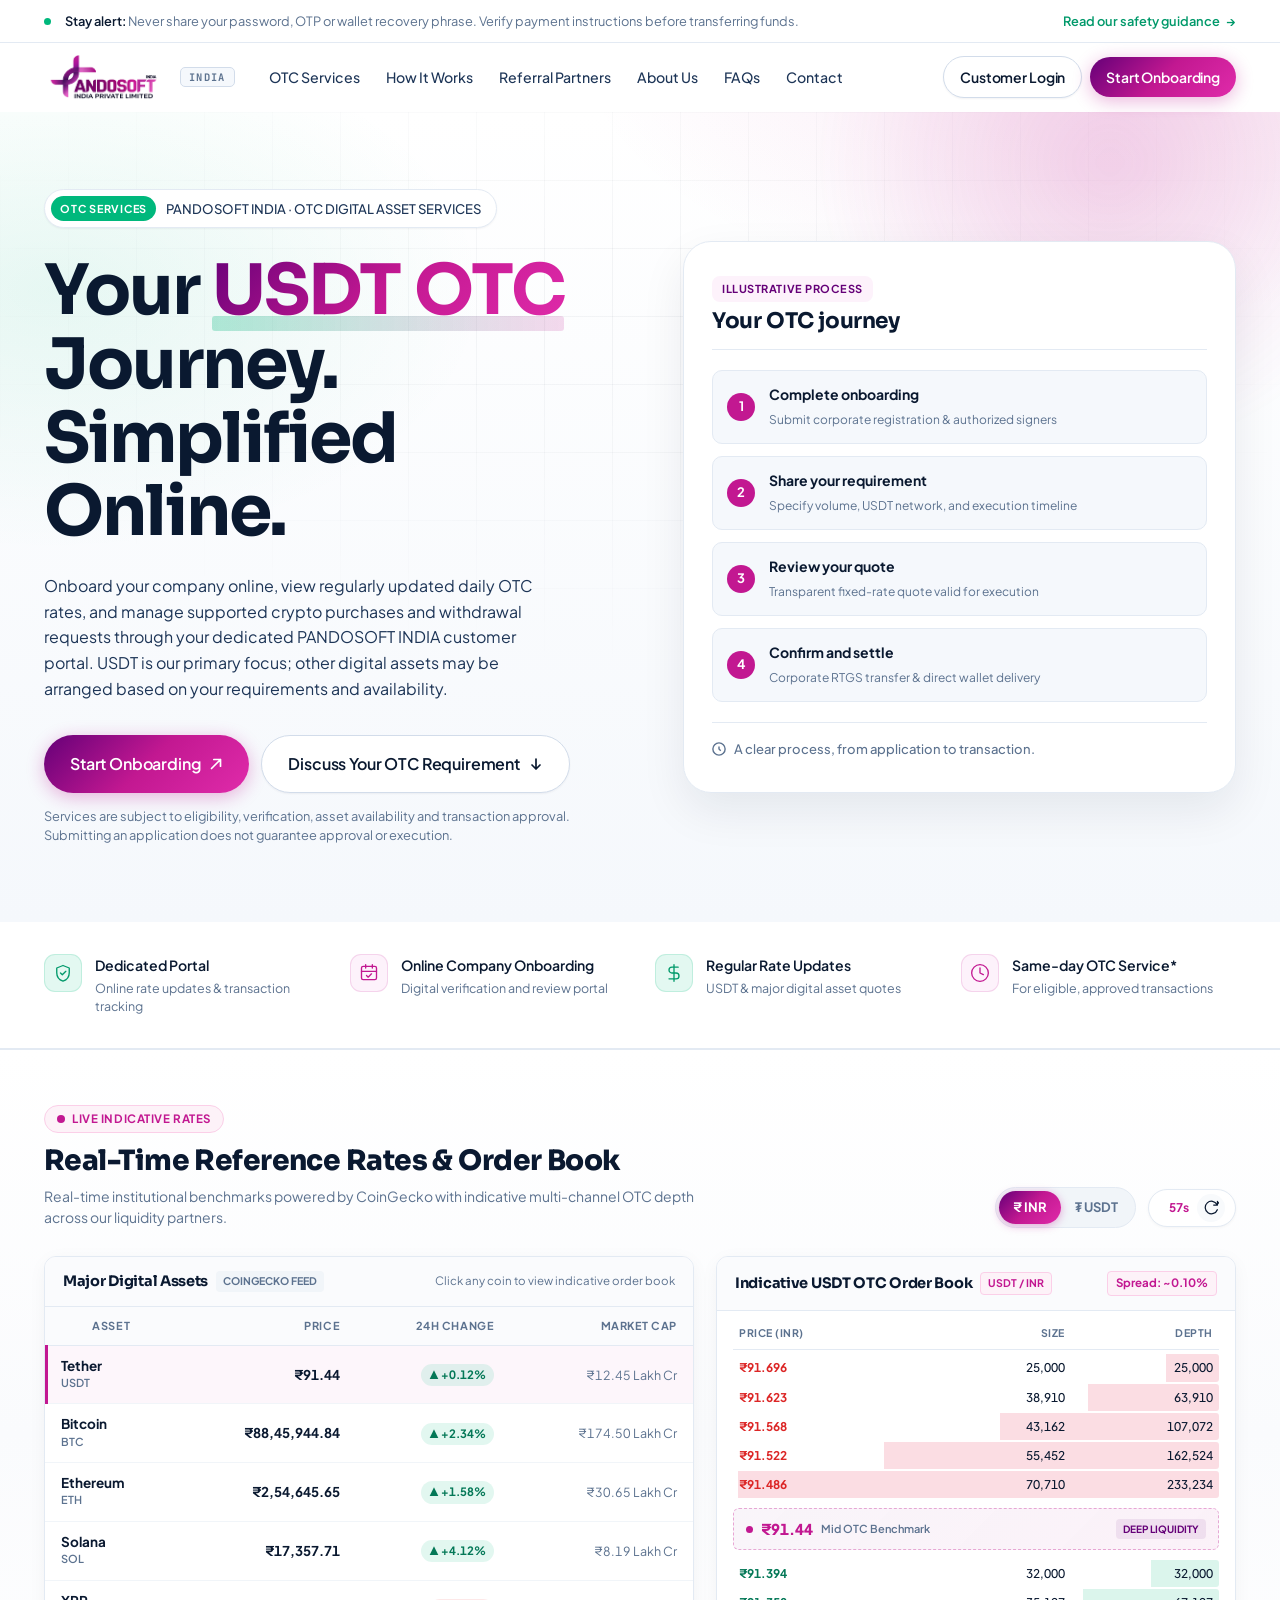
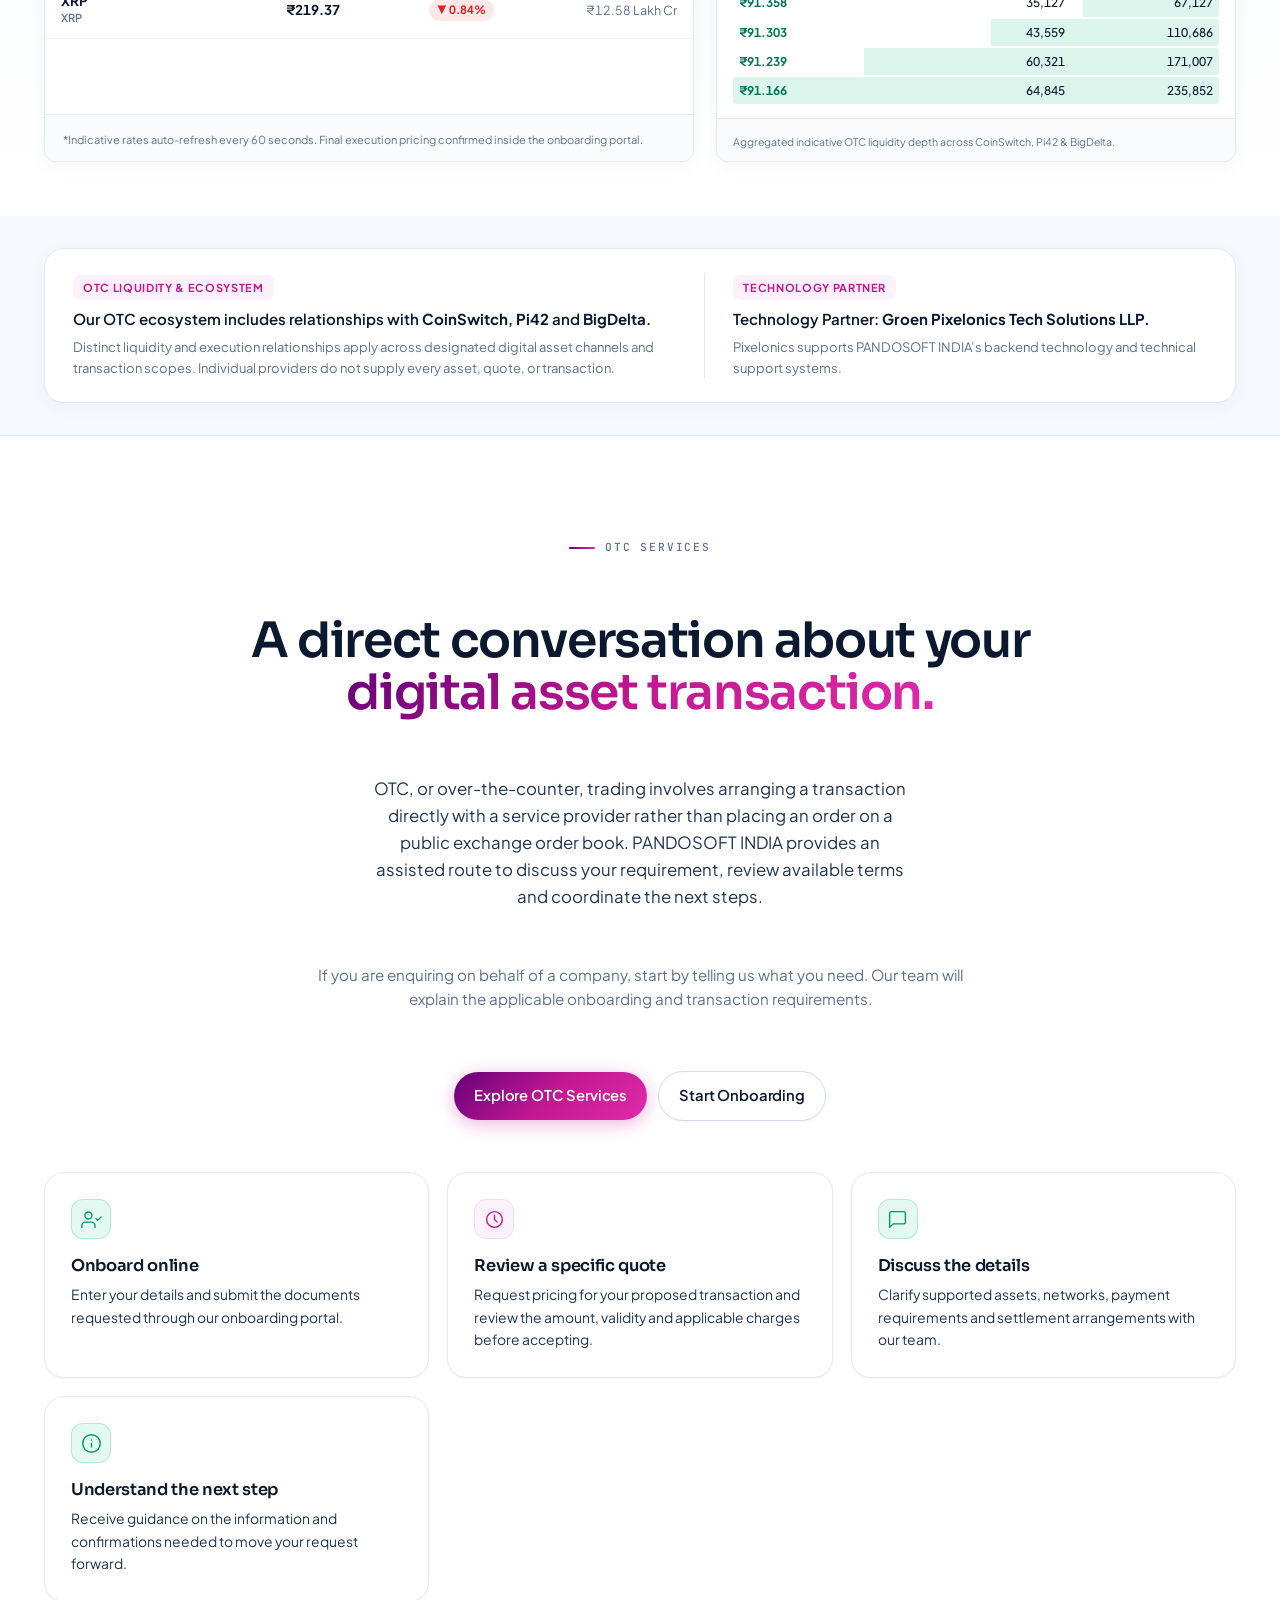
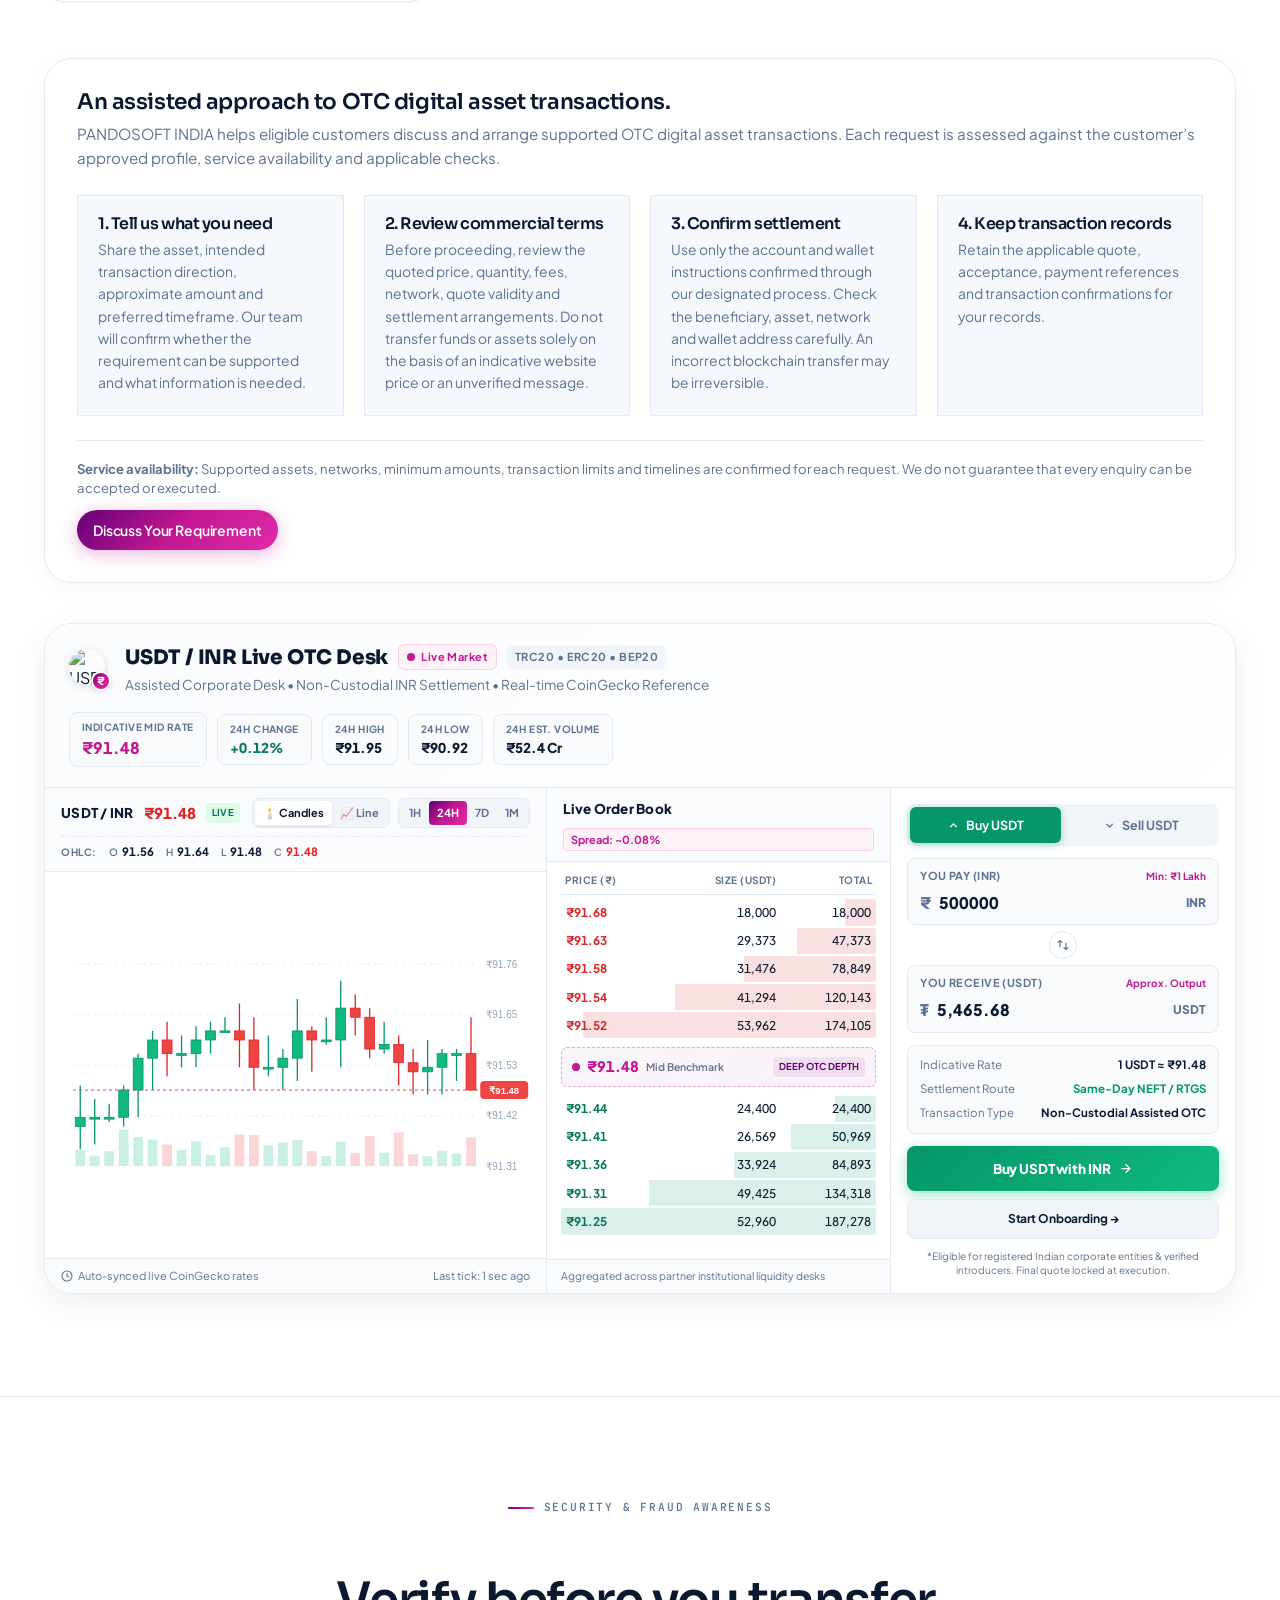
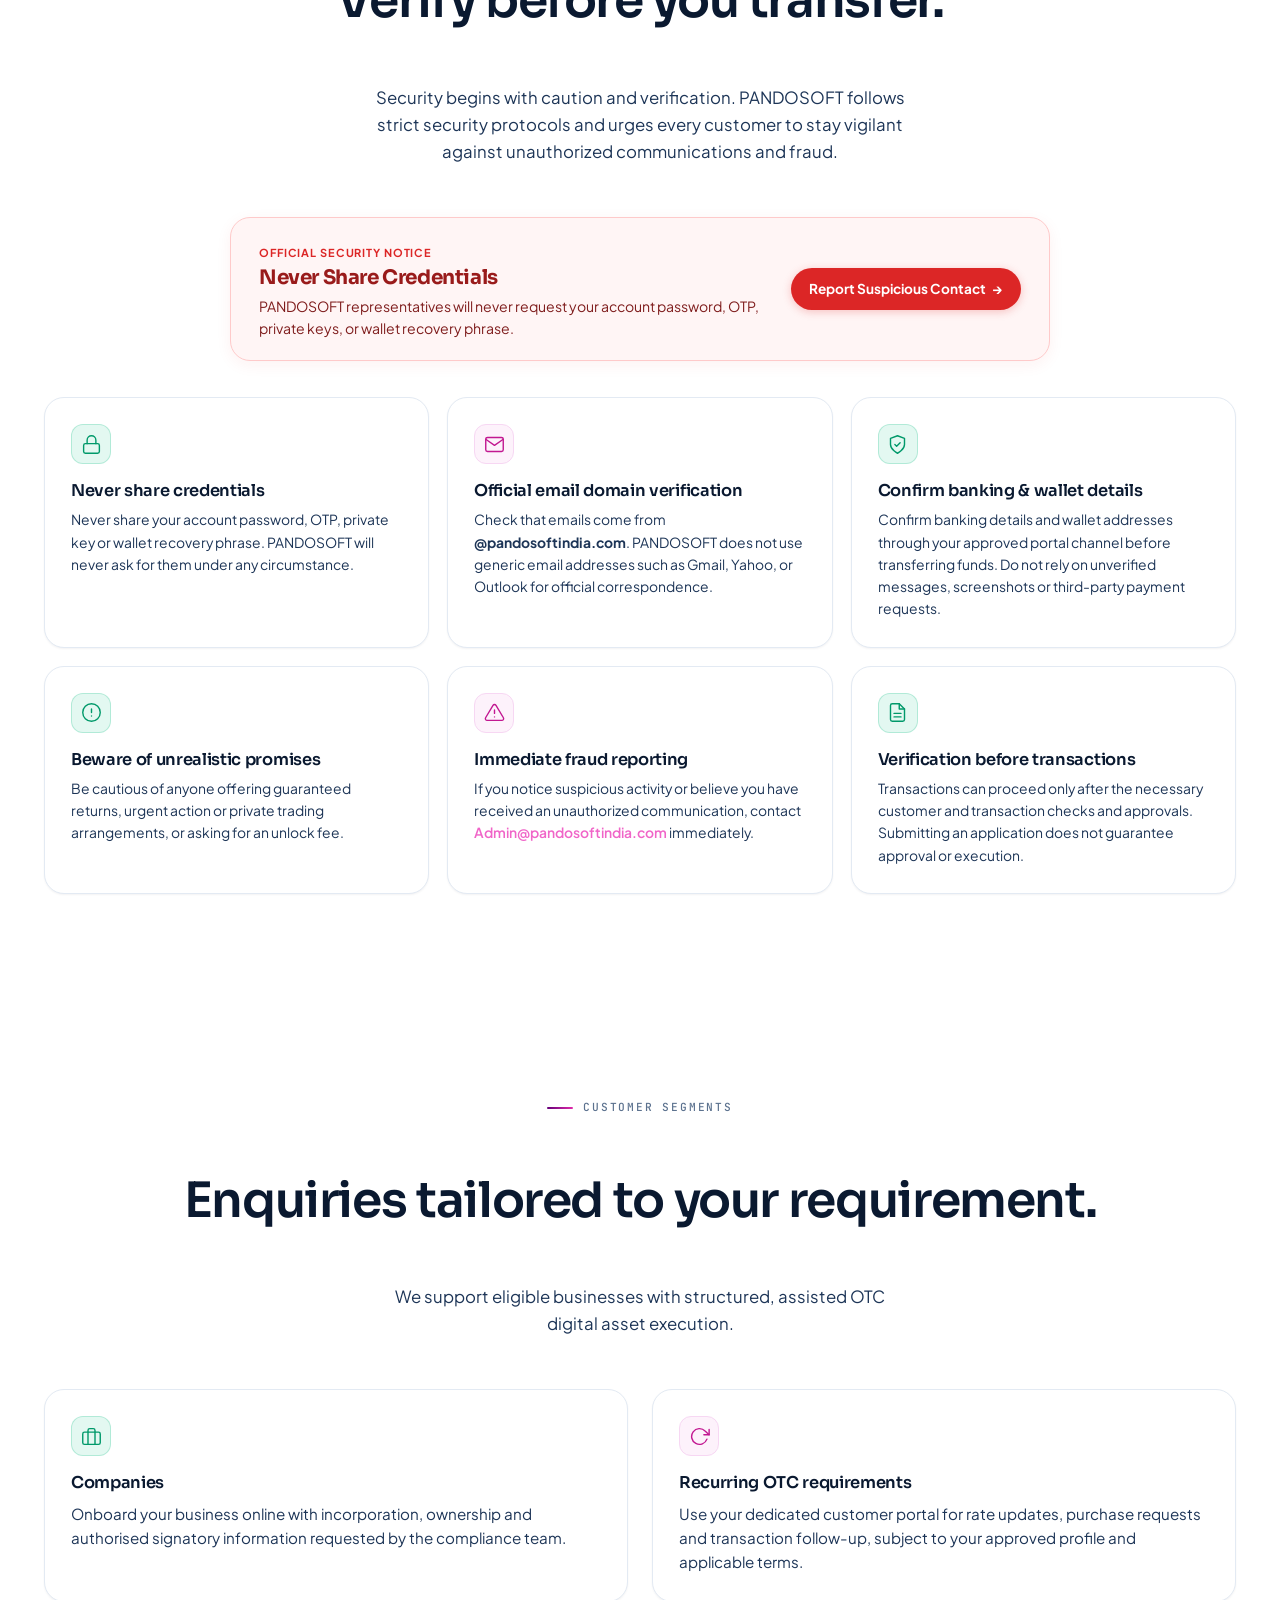
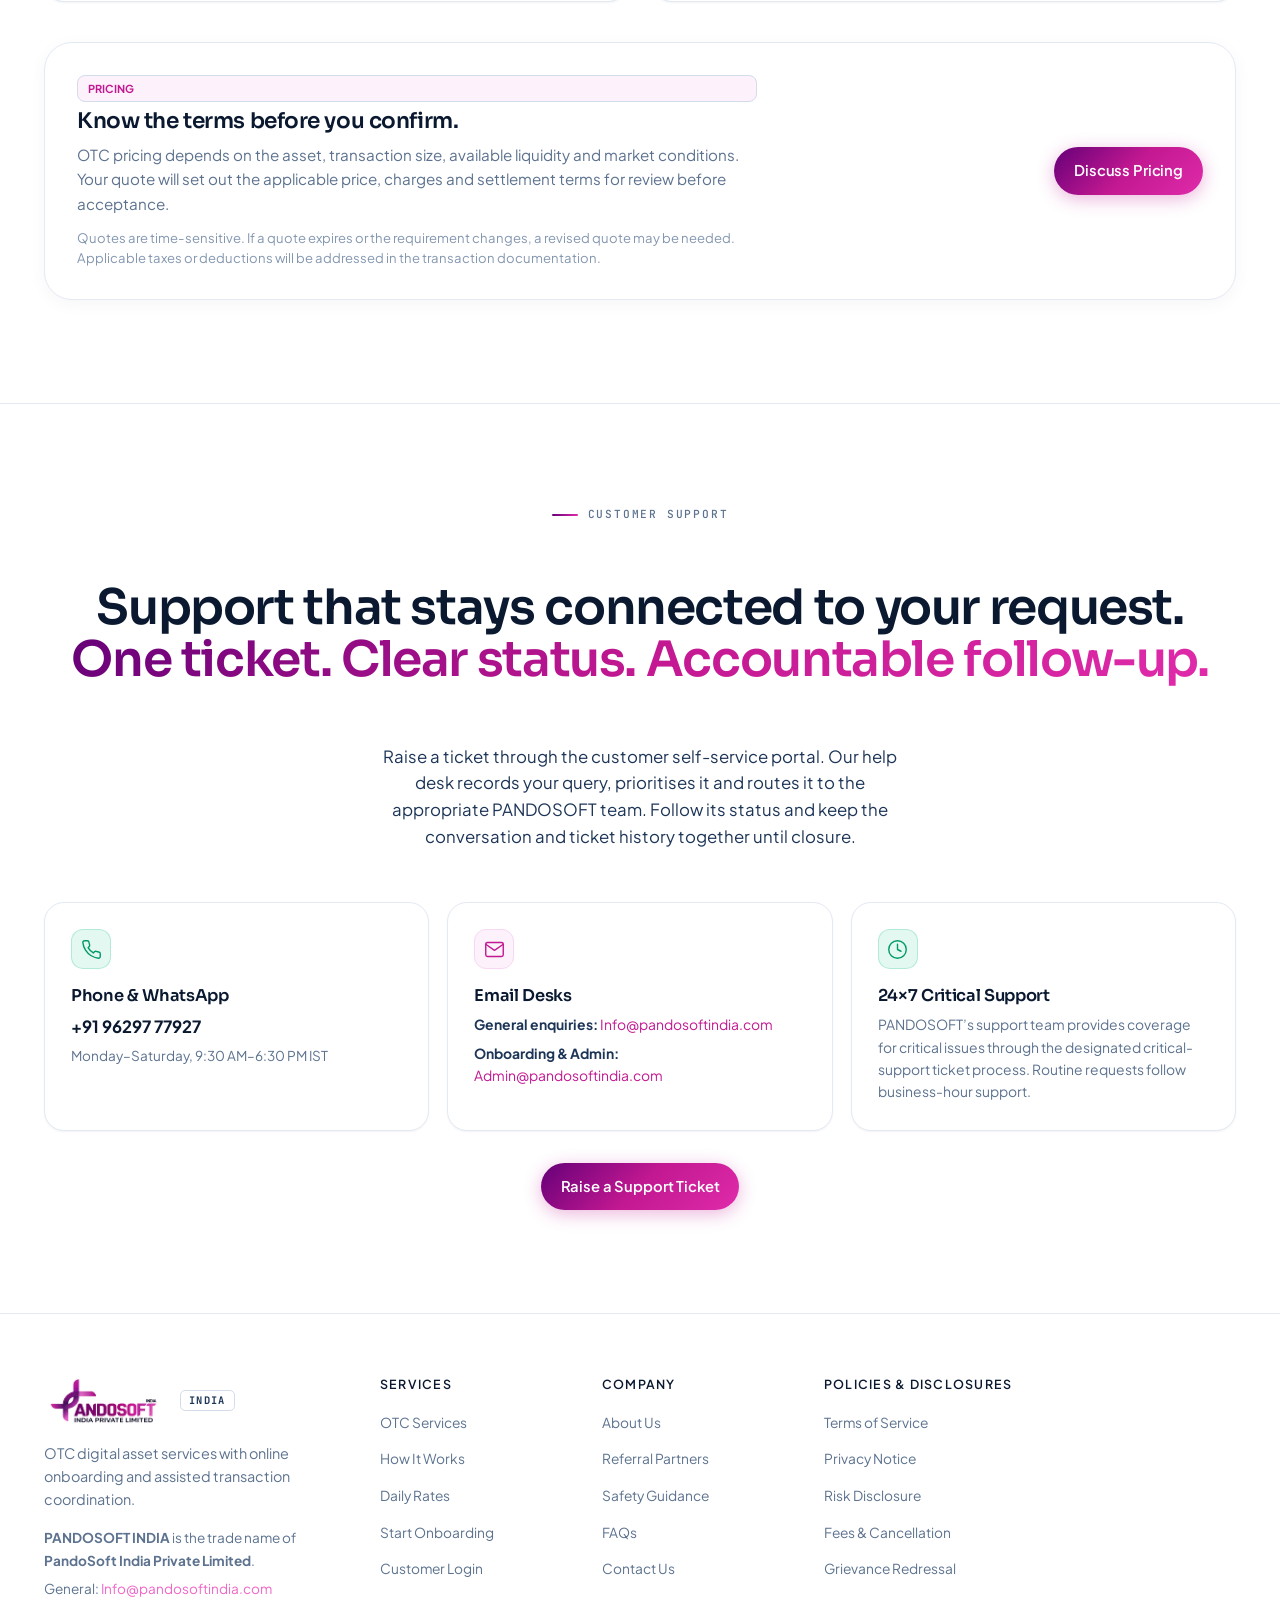
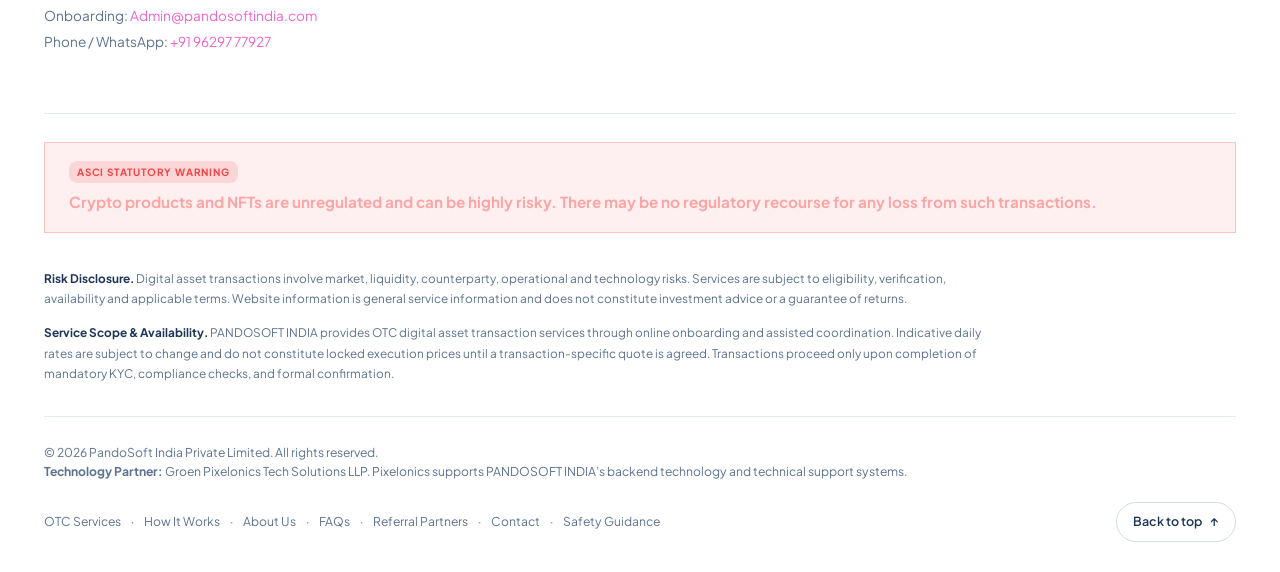
==== index.html @ 8f8084a9 "refactor: reorder sections in index.html, remove inspect_cta.py, and update brand logo dimensions in" ====
<!DOCTYPE html>
<html lang="en">
<head>
<meta charset="utf-8" />
<meta name="viewport" content="width=device-width, initial-scale=1" />
<title>PandoSoft India — Your USDT OTC Journey. Simplified Online.</title>
<meta name="description" content="Buy, sell and trade 400+ cryptocurrencies in rupees. UPI deposits, INR-margined futures, 1% TDS handled automatically and a demo terminal you can try without signing up." />
<meta name="theme-color" content="#071B3A" />
<link rel="preconnect" href="https://fonts.googleapis.com" />
<link rel="preconnect" href="https://fonts.gstatic.com" crossorigin />
<link href="https://fonts.googleapis.com/css2?family=Sora:wght@400;500;600;700&family=Plus+Jakarta+Sans:wght@400;500;600;700&family=JetBrains+Mono:wght@400;500;600&display=swap" rel="stylesheet" />
<link rel="stylesheet" href="styles.css" />
<link rel="icon" type="image/png" href="logo.png" />
<link rel="apple-touch-icon" href="logo.png" />
</head>
<body>

<div class="progress" id="progress" aria-hidden="true"></div>

<a class="skiplink" href="#main">Skip to content</a>

<!-- ══════════ NOTICE ══════════ -->
<div class="notice">
  <div class="wrap notice__in">
    <span class="notice__dot" aria-hidden="true"></span>
    <p class="notice__text">
      <strong>Stay alert:</strong> Never share your password, OTP or wallet recovery phrase. Verify payment instructions before transferring funds.
    </p>
    <a class="notice__link" href="#security">Read our safety guidance <span aria-hidden="true">→</span></a>
  </div>
</div>

<!-- ══════════ HEADER ══════════ -->
<header class="header" id="header">
  <div class="wrap header__in">
    <a class="brand" href="#top" aria-label="PandoSoft India — home">
      <img class="brand__logo-img" src="logo.png" alt="PandoSoft India" />
      <span class="brand__tag">INDIA</span>
    </a>

    <nav class="nav" aria-label="Main">
      <a class="nav__link" href="#otc-services">OTC Services</a>
      <a class="nav__link" href="how-it-works.html">How It Works</a>
      <a class="nav__link" href="referral-partners.html">Referral Partners</a>
      <a class="nav__link" href="about.html">About Us</a>
      <a class="nav__link" href="how-it-works.html#faq">FAQs</a>
      <a class="nav__link" href="contact.html">Contact</a>
    </nav>

    <div class="header__cta">
      <a class="btn btn--ghost btn--sm" href="https://portal.pandosoftindia.com/login">Customer Login</a>
      <a class="btn btn--primary btn--sm" href="https://portal.pandosoftindia.com/onboard" data-magnetic>Start Onboarding</a>
    </div>

    <button class="burger" id="burger" type="button" aria-expanded="false" aria-controls="drawer" aria-label="Open menu">
      <span></span><span></span><span></span>
    </button>
  </div>

  <!-- mobile drawer -->
  <div class="drawer" id="drawer" hidden>
    <div class="wrap">
      <a class="drawer__link" href="#otc-services">OTC Services</a>
      <a class="drawer__link" href="how-it-works.html">How It Works</a>
      <a class="drawer__link" href="referral-partners.html">Referral Partners</a>
      <a class="drawer__link" href="about.html">About Us</a>
      <a class="drawer__link" href="how-it-works.html#faq">FAQs</a>
      <a class="drawer__link" href="contact.html">Contact</a>
      <div class="drawer__cta">
        <a class="btn btn--primary btn--block" href="https://portal.pandosoftindia.com/onboard">Start Onboarding</a>
        <a class="btn btn--ghost btn--block" href="https://portal.pandosoftindia.com/login">Customer Login</a>
      </div>
    </div>
  </div>
</header>



<main id="main">

<!-- ══════════ HERO ══════════ -->
<section class="hero" id="top">
  <div class="hero__glow" aria-hidden="true"></div>
  <div class="hero__grid-lines" aria-hidden="true"></div>

  <div class="wrap hero__in">
    <div class="hero__copy">
      <p class="pill reveal">
        <span class="pill__badge">OTC Services</span>
        PANDOSOFT INDIA · OTC DIGITAL ASSET SERVICES
      </p>

      <h1 class="reveal d1">
        Your <span class="mark">USDT OTC</span> Journey.<br />
        Simplified Online.
      </h1>

      <p class="hero__lede reveal d2">
        Onboard your company online, view regularly updated daily OTC rates, and manage supported crypto purchases and withdrawal requests through your dedicated PANDOSOFT INDIA customer portal. USDT is our primary focus; other digital assets may be arranged based on your requirements and availability.
      </p>

      <div class="hero__actions reveal d3">
        <a class="btn btn--primary btn--lg" href="https://portal.pandosoftindia.com/onboard" data-magnetic>
          Start Onboarding
          <svg viewBox="0 0 14 14" aria-hidden="true"><path d="M2.5 11.5 11.5 2.5M11.5 2.5H4.8M11.5 2.5v6.7" fill="none" stroke="currentColor" stroke-width="1.7" stroke-linecap="round" stroke-linejoin="round"/></svg>
        </a>
        <a class="btn btn--ghost btn--lg" href="contact.html">
          Discuss Your OTC Requirement
          <svg viewBox="0 0 14 14" aria-hidden="true"><path d="M7 2v10M7 12 3 8M7 12l4-4" fill="none" stroke="currentColor" stroke-width="1.7" stroke-linecap="round" stroke-linejoin="round"/></svg>
        </a>
      </div>

      <p class="hero__disclaimer reveal d3" style="font-size:0.8rem; color:var(--muted); margin-top:14px; line-height:1.5;">
        Services are subject to eligibility, verification, asset availability and transaction approval. Submitting an application does not guarantee approval or execution.
      </p>
</div>

    <!-- process card (replacing live trading chart) -->
    <div class="hero__visual reveal d2">
      <div class="card process-card" id="otcJourneyCard">
        <div class="process-card__head">
          <div class="process-card__title-wrap">
            <span class="process-badge">Illustrative process</span>
            <h3 class="process-card__title">Your OTC journey</h3>
          </div>
        </div>

        <ol class="process-card__steps">
          <li class="process-card__step">
            <span class="process-card__num">1</span>
            <div class="process-card__step-body">
              <b>Complete onboarding</b>
              <small>Submit corporate registration &amp; authorized signers</small>
            </div>
          </li>
          <li class="process-card__step">
            <span class="process-card__num">2</span>
            <div class="process-card__step-body">
              <b>Share your requirement</b>
              <small>Specify volume, USDT network, and execution timeline</small>
            </div>
          </li>
          <li class="process-card__step">
            <span class="process-card__num">3</span>
            <div class="process-card__step-body">
              <b>Review your quote</b>
              <small>Transparent fixed-rate quote valid for execution</small>
            </div>
          </li>
          <li class="process-card__step">
            <span class="process-card__num">4</span>
            <div class="process-card__step-body">
              <b>Confirm and settle</b>
              <small>Corporate RTGS transfer &amp; direct wallet delivery</small>
            </div>
          </li>
        </ol>

        <div class="process-card__caption">
          <svg viewBox="0 0 16 16" width="14" height="14" fill="none" stroke="currentColor" stroke-width="1.6"><circle cx="8" cy="8" r="7"/><path d="M8 5v3l2 2"/></svg>
          <span>A clear process, from application to transaction.</span>
        </div>
      </div>
    </div>
  </div>
</section>

<!-- ══════════ TRUST RAIL ══════════ -->
<section class="trust" aria-label="Compliance and OTC Service Standards">
  <div class="wrap trust__in">
    <div class="trust__item">
      <span class="trust__ico" aria-hidden="true">
        <svg viewBox="0 0 24 24" fill="none" stroke="currentColor" stroke-width="1.6" stroke-linecap="round" stroke-linejoin="round"><path d="M12 3l7.5 3v5.6c0 4.6-3.1 8.7-7.5 10.1C7.6 20.3 4.5 16.2 4.5 11.6V6z"/><path d="M9 12l2.2 2.2L15.4 10"/></svg>
      </span>
      <span><b>Dedicated Portal</b><small>Online rate updates &amp; transaction tracking</small></span>
    </div>
    <div class="trust__item">
      <span class="trust__ico" aria-hidden="true">
        <svg viewBox="0 0 24 24" fill="none" stroke="currentColor" stroke-width="1.6" stroke-linecap="round" stroke-linejoin="round"><rect x="3" y="4" width="18" height="16" rx="2"/><path d="M16 2v4M8 2v4M3 10h18"/><path d="M9 15l2 2 4-4"/></svg>
      </span>
      <span><b>Online Company Onboarding</b><small>Digital verification and review portal</small></span>
    </div>
    <div class="trust__item">
      <span class="trust__ico" aria-hidden="true">
        <svg viewBox="0 0 24 24" fill="none" stroke="currentColor" stroke-width="1.6" stroke-linecap="round" stroke-linejoin="round"><path d="M12 2v20M17 5H9.5a3.5 3.5 0 0 0 0 7h5a3.5 3.5 0 0 1 0 7H6"/></svg>
      </span>
      <span><b>Regular Rate Updates</b><small>USDT &amp; major digital asset quotes</small></span>
    </div>
    <div class="trust__item">
      <span class="trust__ico" aria-hidden="true">
        <svg viewBox="0 0 24 24" fill="none" stroke="currentColor" stroke-width="1.6" stroke-linecap="round" stroke-linejoin="round"><circle cx="12" cy="12" r="10"/><polyline points="12 6 12 12 16 14"/></svg>
      </span>
      <span><b>Same-day OTC Service*</b><small>For eligible, approved transactions</small></span>
    </div>
  </div>
</section>

<!-- ══════════ LIVE OTC RATES & ORDER BOOK ══════════ -->
<section class="section section--rates" id="live-rates" aria-label="Live Indicative Digital Asset Rates and OTC Order Book">
  <div class="wrap">
    <div class="rates-header">
      <div class="rates-header__left">
        <span class="rates-pulse-badge">
          <span class="pulse-dot"></span>
          Live Indicative Rates
        </span>
        <h2 class="rates-title">Real-Time Reference Rates &amp; Order Book</h2>
        <p class="rates-subtitle">
          Real-time institutional benchmarks powered by CoinGecko with indicative multi-channel OTC depth across our liquidity partners.
        </p>
      </div>
      <div class="rates-header__controls">
        <div class="currency-toggle" role="group" aria-label="Currency Selector">
          <button type="button" class="currency-btn is-active" data-currency="inr">₹ INR</button>
          <button type="button" class="currency-btn" data-currency="usd">₮ USDT</button>
        </div>
        <div class="rates-refresh-wrap">
          <span class="refresh-countdown" id="ratesCountdown" title="Auto-refreshes every 60 seconds">60s</span>
          <button type="button" class="rates-refresh-btn" id="ratesRefreshBtn" aria-label="Refresh rates now" title="Refresh rates now">
            <svg viewBox="0 0 24 24" fill="none" stroke="currentColor" stroke-width="2" stroke-linecap="round" stroke-linejoin="round" class="refresh-icon"><path d="M21.5 2v6h-6M21.34 15.57a10 10 0 1 1-.57-8.38l5.67-5.67"/></svg>
          </button>
        </div>
      </div>
    </div>

    <div class="rates-grid">
      <!-- Left: Coin Rates Table Card -->
      <div class="rates-card rates-table-card">
        <div class="rates-card__head">
          <div class="rates-card__title-group">
            <h3 class="rates-card__title">Major Digital Assets</h3>
            <span class="rates-card__tag">CoinGecko Feed</span>
          </div>
          <span class="rates-card__note">Click any coin to view indicative order book</span>
        </div>
        <div class="rates-table-wrap">
          <table class="rates-table" id="ratesTable">
            <thead>
              <tr>
                <th scope="col">Asset</th>
                <th scope="col" class="text-right">Price</th>
                <th scope="col" class="text-right">24h Change</th>
                <th scope="col" class="text-right">Market Cap</th>
              </tr>
            </thead>
            <tbody id="ratesTableBody">
              <!-- Dynamically populated via script.js -->
            </tbody>
          </table>
        </div>
        <div class="rates-card__footer">
          <span class="rates-footnote">*Indicative rates auto-refresh every 60 seconds. Final execution pricing confirmed inside the onboarding portal.</span>
        </div>
      </div>

      <!-- Right: Live OTC Order Book Card -->
      <div class="rates-card orderbook-card">
        <div class="rates-card__head">
          <div class="rates-card__title-group">
            <h3 class="rates-card__title" id="orderbookTitle">Indicative OTC Order Book</h3>
            <span class="rates-card__tag rates-card__tag--accent" id="orderbookPairTag">USDT / INR</span>
          </div>
          <span class="orderbook-spread" id="orderbookSpread">Spread: ~0.10%</span>
        </div>

        <div class="orderbook-body">
          <div class="orderbook-cols-head">
            <span>Price (<span class="orderbook-curr-label">INR</span>)</span>
            <span class="text-right">Size</span>
            <span class="text-right">Depth</span>
          </div>

          <!-- Asks (Sells) -->
          <div class="orderbook-list orderbook-list--asks" id="orderbookAsks" aria-label="Ask orders (Sells)">
            <!-- Populated via script.js -->
          </div>

          <!-- Mid Reference Price -->
          <div class="orderbook-mid" id="orderbookMid">
            <div class="orderbook-mid__price-wrap">
              <span class="orderbook-mid__dot"></span>
              <span class="orderbook-mid__price" id="orderbookMidPrice">₹91.45</span>
              <span class="orderbook-mid__label">Mid OTC Benchmark</span>
            </div>
            <span class="orderbook-mid__status">Deep Liquidity</span>
          </div>

          <!-- Bids (Buys) -->
          <div class="orderbook-list orderbook-list--bids" id="orderbookBids" aria-label="Bid orders (Buys)">
            <!-- Populated via script.js -->
          </div>
        </div>

        <div class="orderbook-footer">
          <span class="orderbook-caption">Aggregated indicative OTC liquidity depth across CoinSwitch, Pi42 &amp; BigDelta.</span>
        </div>
      </div>
    </div>
  </div>
</section>

<!-- ══════════ OTC ECOSYSTEM & PARTNERS ══════════ -->
<section class="partners-bar" aria-label="Provider relationships and technology partner">
  <div class="wrap">
    <div class="partner-card">
      <div class="partner-card__content">
        <span class="partner-card__label">OTC Liquidity &amp; Ecosystem</span>
        <p class="partner-card__text">
          Our OTC ecosystem includes relationships with <strong>CoinSwitch</strong>, <strong>Pi42</strong> and <strong>BigDelta</strong>.
        </p>
        <p class="partner-card__subtext">
          Distinct liquidity and execution relationships apply across designated digital asset channels and transaction scopes. Individual providers do not supply every asset, quote, or transaction.
        </p>
      </div>
      <div class="partner-card__tech">
        <span class="partner-card__label">Technology Partner</span>
        <p class="partner-card__text">
          Technology Partner: <strong>Groen Pixelonics Tech Solutions LLP.</strong>
        </p>
        <p class="partner-card__subtext">
          Pixelonics supports PANDOSOFT INDIA’s backend technology and technical support systems.
        </p>
      </div>
    </div>
  </div>
</section>

<!-- ══════════ OTC SERVICES ══════════ -->
<section class="section" id="otc-services"><span id="products"></span>
  <div class="wrap">
    <div class="sechead sechead--center">
      <p class="eyebrow"><span></span> OTC Services</p>
      <h2>A direct conversation about your<br /><em>digital asset transaction.</em></h2>
      <p class="sechead__lede">
        OTC, or over-the-counter, trading involves arranging a transaction directly with a service provider rather than placing an order on a public exchange order book. PANDOSOFT INDIA provides an assisted route to discuss your requirement, review available terms and coordinate the next steps.
      </p>
      <p style="max-width:680px; margin:12px auto 0; font-size:0.95rem; color:var(--muted); line-height:1.6;">
        If you are enquiring on behalf of a company, start by telling us what you need. Our team will explain the applicable onboarding and transaction requirements.
      </p>
      <div style="margin-top:20px;">
        <a class="btn btn--primary" href="contact.html">Explore OTC Services</a>
        <a class="btn btn--ghost" href="https://portal.pandosoftindia.com/onboard" style="margin-left:8px;">Start Onboarding</a>
      </div>
    </div>

    <!-- Four Benefit Cards -->
    <div class="secgrid" style="margin-top:40px;">
      <div class="seccard">
        <span class="seccard__ico" aria-hidden="true">
          <svg viewBox="0 0 24 24" fill="none" stroke="currentColor" stroke-width="1.6" stroke-linecap="round" stroke-linejoin="round"><path d="M16 21v-2a4 4 0 0 0-4-4H5a4 4 0 0 0-4 4v2"/><circle cx="8.5" cy="7.5" r="4"/><polyline points="17 11 19 13 23 9"/></svg>
        </span>
        <h3>Onboard online</h3>
        <p>Enter your details and submit the documents requested through our onboarding portal.</p>
      </div>

      <div class="seccard">
        <span class="seccard__ico" aria-hidden="true">
          <svg viewBox="0 0 24 24" fill="none" stroke="currentColor" stroke-width="1.6" stroke-linecap="round" stroke-linejoin="round"><circle cx="12" cy="12" r="9"/><path d="M12 7v5l3 3"/></svg>
        </span>
        <h3>Review a specific quote</h3>
        <p>Request pricing for your proposed transaction and review the amount, validity and applicable charges before accepting.</p>
      </div>

      <div class="seccard">
        <span class="seccard__ico" aria-hidden="true">
          <svg viewBox="0 0 24 24" fill="none" stroke="currentColor" stroke-width="1.6" stroke-linecap="round" stroke-linejoin="round"><path d="M21 15a2 2 0 0 1-2 2H7l-4 4V5a2 2 0 0 1 2-2h14a2 2 0 0 1 2 2z"/></svg>
        </span>
        <h3>Discuss the details</h3>
        <p>Clarify supported assets, networks, payment requirements and settlement arrangements with our team.</p>
      </div>

      <div class="seccard">
        <span class="seccard__ico" aria-hidden="true">
          <svg viewBox="0 0 24 24" fill="none" stroke="currentColor" stroke-width="1.6" stroke-linecap="round" stroke-linejoin="round"><circle cx="12" cy="12" r="10"/><path d="M12 16v-4M12 8h.01"/></svg>
        </span>
        <h3>Understand the next step</h3>
        <p>Receive guidance on the information and confirmations needed to move your request forward.</p>
      </div>
    </div>

    <!-- Section 4: OTC Services Walkthrough Pillars -->
    <div style="margin-top:56px; padding:32px; background:var(--white); border:1px solid var(--line); border-radius:var(--r-xl); box-shadow:0 6px 24px rgba(10,25,48,0.04);">
      <h3 style="font-size:1.35rem; color:var(--ink); margin-bottom:8px;">An assisted approach to OTC digital asset transactions.</h3>
      <p style="color:var(--muted); font-size:0.95rem; line-height:1.6; margin-bottom:24px;">
        PANDOSOFT INDIA helps eligible customers discuss and arrange supported OTC digital asset transactions. Each request is assessed against the customer’s approved profile, service availability and applicable checks.
      </p>

      <div class="secgrid" style="grid-template-columns:repeat(auto-fit, minmax(240px, 1fr)); gap:20px;">
        <div style="background:var(--bg); padding:20px; border-radius:var(--r-md); border:1px solid var(--line);">
          <h4 style="font-size:1rem; margin-bottom:6px; color:var(--ink);">1. Tell us what you need</h4>
          <p style="font-size:0.87rem; color:var(--muted); line-height:1.6;">Share the asset, intended transaction direction, approximate amount and preferred timeframe. Our team will confirm whether the requirement can be supported and what information is needed.</p>
        </div>
        <div style="background:var(--bg); padding:20px; border-radius:var(--r-md); border:1px solid var(--line);">
          <h4 style="font-size:1rem; margin-bottom:6px; color:var(--ink);">2. Review commercial terms</h4>
          <p style="font-size:0.87rem; color:var(--muted); line-height:1.6;">Before proceeding, review the quoted price, quantity, fees, network, quote validity and settlement arrangements. Do not transfer funds or assets solely on the basis of an indicative website price or an unverified message.</p>
        </div>
        <div style="background:var(--bg); padding:20px; border-radius:var(--r-md); border:1px solid var(--line);">
          <h4 style="font-size:1rem; margin-bottom:6px; color:var(--ink);">3. Confirm settlement</h4>
          <p style="font-size:0.87rem; color:var(--muted); line-height:1.6;">Use only the account and wallet instructions confirmed through our designated process. Check the beneficiary, asset, network and wallet address carefully. An incorrect blockchain transfer may be irreversible.</p>
        </div>
        <div style="background:var(--bg); padding:20px; border-radius:var(--r-md); border:1px solid var(--line);">
          <h4 style="font-size:1rem; margin-bottom:6px; color:var(--ink);">4. Keep transaction records</h4>
          <p style="font-size:0.87rem; color:var(--muted); line-height:1.6;">Retain the applicable quote, acceptance, payment references and transaction confirmations for your records.</p>
        </div>
      </div>

      <div style="margin-top:24px; padding-top:18px; border-top:1px solid var(--line); display:flex; justify-content:space-between; align-items:center; flex-wrap:wrap; gap:12px;">
        <p style="font-size:0.82rem; color:var(--muted); margin:0; line-height:1.5;">
          <strong>Service availability:</strong> Supported assets, networks, minimum amounts, transaction limits and timelines are confirmed for each request. We do not guarantee that every enquiry can be accepted or executed.
        </p>
        <a class="btn btn--primary btn--sm" href="contact.html">Discuss Your Requirement</a>
      </div>
    </div>

    <!-- ══════════ LIVE USDT/INR CHART, ORDER BOOK & BUY/SELL DESK ══════════ -->
    <div class="usdt-terminal" id="usdt-terminal">
      <div class="usdt-terminal__header">
        <div class="usdt-terminal__pair">
          <div class="usdt-terminal__icons">
            <img src="https://assets.coingecko.com/coins/images/325/large/Tether.png" alt="USDT" class="usdt-terminal__logo" />
            <span class="usdt-terminal__badge-inr">₹</span>
          </div>
          <div>
            <div class="usdt-terminal__title-row">
              <h3 class="usdt-terminal__title">USDT / INR Live OTC Desk</h3>
              <span class="terminal-badge terminal-badge--live"><span class="pulse-dot"></span> Live Market</span>
              <span class="terminal-badge terminal-badge--chain">TRC20 &bull; ERC20 &bull; BEP20</span>
            </div>
            <p class="usdt-terminal__sub">Assisted Corporate Desk &bull; Non-Custodial INR Settlement &bull; Real-time CoinGecko Reference</p>
          </div>
        </div>

        <div class="usdt-terminal__metrics">
          <div class="term-metric">
            <span class="term-metric__label">Indicative Mid Rate</span>
            <span class="term-metric__val term-metric__val--price" id="tMidRate">₹91.48</span>
          </div>
          <div class="term-metric">
            <span class="term-metric__label">24h Change</span>
            <span class="term-metric__val term-metric__val--green" id="tRateChange">+0.12%</span>
          </div>
          <div class="term-metric term-metric--hide-sm">
            <span class="term-metric__label">24h High</span>
            <span class="term-metric__val" id="tHighRate">₹91.95</span>
          </div>
          <div class="term-metric term-metric--hide-sm">
            <span class="term-metric__label">24h Low</span>
            <span class="term-metric__val" id="tLowRate">₹90.92</span>
          </div>
          <div class="term-metric term-metric--hide-sm">
            <span class="term-metric__label">24h Est. Volume</span>
            <span class="term-metric__val">₹52.4 Cr</span>
          </div>
        </div>
      </div>

      <div class="usdt-terminal__body">
        <!-- 1. Live Interactive Price Chart -->
        <div class="usdt-terminal__col usdt-terminal__col--chart">
          <div class="panel-header">
            <div class="panel-header__top">
              <div class="panel-header__market">
                <span class="panel-header__title">USDT / INR</span>
                <span class="panel-header__price" id="chartHoverPrice">₹91.48</span>
                <span class="panel-header__badge">Live</span>
              </div>
              <div class="panel-header__controls">
                <div class="chart-mode-selector" role="group" aria-label="Chart Style">
                  <button type="button" class="mode-btn is-active" data-mode="candles" title="Candlestick Chart">🕯️ Candles</button>
                  <button type="button" class="mode-btn" data-mode="line" title="Line Chart">📈 Line</button>
                </div>
                <div class="tf-selector" role="group" aria-label="Chart Timeframe">
                  <button type="button" class="tf-btn" data-tf="1h">1H</button>
                  <button type="button" class="tf-btn is-active" data-tf="24h">24H</button>
                  <button type="button" class="tf-btn" data-tf="7d">7D</button>
                  <button type="button" class="tf-btn" data-tf="1m">1M</button>
                </div>
              </div>
            </div>

            <div class="panel-header__bottom">
              <div class="chart-ohlc" id="chartOhlcBar">
                <span class="ohlc-tag">OHLC:</span>
                <span class="ohlc-item"><small>O</small> <strong id="ohlcO">91.44</strong></span>
                <span class="ohlc-item"><small>H</small> <strong id="ohlcH">91.56</strong></span>
                <span class="ohlc-item"><small>L</small> <strong id="ohlcL">91.38</strong></span>
                <span class="ohlc-item"><small>C</small> <strong id="ohlcC">91.48</strong></span>
              </div>
            </div>
          </div>

          <div class="chart-container">
            <canvas id="usdtTerminalChart" width="560" height="260"></canvas>
            <div class="chart-tooltip" id="chartHoverTooltip" hidden></div>
          </div>

          <div class="chart-info-bar">
            <span class="chart-info-tag">
              <svg width="12" height="12" viewBox="0 0 24 24" fill="none" stroke="currentColor" stroke-width="2.2"><circle cx="12" cy="12" r="10"/><polyline points="12 6 12 12 16 14"/></svg>
              Auto-synced live CoinGecko rates
            </span>
            <span class="chart-info-note" id="chartSyncTime">Last tick: 1 sec ago</span>
          </div>
        </div>

        <!-- 2. Live Order Book -->
        <div class="usdt-terminal__col usdt-terminal__col--book">
          <div class="panel-header">
            <span class="panel-header__title">Live Order Book</span>
            <span class="book-spread-pill" id="terminalSpreadBadge">Spread: ~0.08%</span>
          </div>

          <div class="desk-book">
            <div class="desk-book__head">
              <span>Price (₹)</span>
              <span class="text-right">Size (USDT)</span>
              <span class="text-right">Total</span>
            </div>

            <!-- Asks (Sells) -->
            <div class="desk-book__asks" id="deskAsksList">
              <!-- Dynamic via JS -->
            </div>

            <!-- Mid Price -->
            <div class="desk-book__mid">
              <div class="desk-book__mid-wrap">
                <span class="pulse-dot"></span>
                <span class="desk-book__mid-price" id="deskMidDisplay">₹91.48</span>
                <span class="desk-book__mid-lbl">Mid Benchmark</span>
              </div>
              <span class="desk-book__mid-stat">Deep OTC Depth</span>
            </div>

            <!-- Bids (Buys) -->
            <div class="desk-book__bids" id="deskBidsList">
              <!-- Dynamic via JS -->
            </div>
          </div>

          <div class="desk-book__foot">
            <span>Aggregated across partner institutional liquidity desks</span>
          </div>
        </div>

        <!-- 3. Buy & Sell Action Desk -->
        <div class="usdt-terminal__col usdt-terminal__col--trade">
          <div class="trade-toggle-bar">
            <button type="button" class="trade-toggle-btn trade-toggle-btn--buy is-active" id="btnSideBuy">
              <svg width="13" height="13" viewBox="0 0 24 24" fill="none" stroke="currentColor" stroke-width="2.5"><polyline points="18 15 12 9 6 15"/></svg>
              Buy USDT
            </button>
            <button type="button" class="trade-toggle-btn trade-toggle-btn--sell" id="btnSideSell">
              <svg width="13" height="13" viewBox="0 0 24 24" fill="none" stroke="currentColor" stroke-width="2.5"><polyline points="6 9 12 15 18 9"/></svg>
              Sell USDT
            </button>
          </div>

          <div class="trade-calc-wrap">
            <!-- Field 1 -->
            <div class="trade-input-block">
              <div class="trade-input-block__head">
                <label for="tradeInpPay" id="lblTradePay">You Pay (INR)</label>
                <span class="trade-input-block__tag">Min: ₹1 Lakh</span>
              </div>
              <div class="trade-input-row">
                <span class="trade-cur-symbol" id="symTradePay">₹</span>
                <input type="number" id="tradeInpPay" class="trade-num-input" value="500000" step="10000" min="50000" />
                <span class="trade-cur-code" id="codeTradePay">INR</span>
              </div>
            </div>

            <!-- Swap Button -->
            <div class="trade-swap-row">
              <button type="button" class="trade-swap-action" id="btnTradeSwap" aria-label="Switch Buy and Sell" title="Switch Buy and Sell">
                <svg viewBox="0 0 24 24" fill="none" stroke="currentColor" stroke-width="2"><path d="M7 16V4m0 0L3 8m4-4l4 4M17 8v12m0 0l4-4m-4 4l-4-4"/></svg>
              </button>
            </div>

            <!-- Field 2 -->
            <div class="trade-input-block">
              <div class="trade-input-block__head">
                <label for="tradeInpRec" id="lblTradeRec">You Receive (USDT)</label>
                <span class="trade-input-block__tag">Approx. Output</span>
              </div>
              <div class="trade-input-row">
                <span class="trade-cur-symbol" id="symTradeRec">₮</span>
                <input type="text" id="tradeInpRec" class="trade-num-input" value="5,465.67" readonly />
                <span class="trade-cur-code" id="codeTradeRec">USDT</span>
              </div>
            </div>

            <!-- Trade Info Summary -->
            <div class="trade-summary">
              <div class="trade-summary-row">
                <span>Indicative Rate</span>
                <strong id="deskSummaryRate">1 USDT ≈ ₹91.48</strong>
              </div>
              <div class="trade-summary-row">
                <span>Settlement Route</span>
                <strong style="color:var(--green-700);">Same-Day NEFT / RTGS</strong>
              </div>
              <div class="trade-summary-row">
                <span>Transaction Type</span>
                <strong>Non-Custodial Assisted OTC</strong>
              </div>
            </div>

            <!-- Action Buttons -->
            <div class="trade-button-group">
              <button type="button" class="btn btn--trade-main btn--trade-main-buy" id="btnSubmitDeskTrade">
                <span id="txtDeskTradeAction">Buy USDT with INR</span>
                <svg viewBox="0 0 24 24" fill="none" stroke="currentColor" stroke-width="2"><path d="M5 12h14M12 5l7 7-7 7"/></svg>
              </button>
              <a href="https://portal.pandosoftindia.com/onboard" class="btn btn--trade-sub">
                Start Onboarding &rarr;
              </a>
            </div>

            <span class="trade-compliance-note">
              *Eligible for registered Indian corporate entities &amp; verified introducers. Final quote locked at execution.
            </span>
          </div>
        </div>
      </div>
    </div>
  </div>
</section>

<!-- ══════════ SECURITY & FRAUD AWARENESS ══════════ -->
<section class="section section--tint" id="security">
  <div class="wrap">
    <div class="sechead sechead--center">
      <p class="eyebrow"><span></span> Security &amp; Fraud Awareness</p>
      <h2>Verify before you transfer.</h2>
      <p class="sechead__lede">
        Security begins with caution and verification. PANDOSOFT follows strict security protocols and urges every customer to stay vigilant against unauthorized communications and fraud.
      </p>
    </div>

    <!-- Centered Official Security Notice Banner -->
    <div style="background:#FFF5F5; border:1px solid #FECACA; border-radius:var(--r-lg); padding:20px 28px; box-shadow:0 4px 16px rgba(220,38,38,0.06); max-width:820px; margin:0 auto 36px auto; display:flex; align-items:center; justify-content:space-between; gap:20px; flex-wrap:wrap;">
      <div style="flex:1; min-width:280px;">
        <span style="font-size:11px; font-weight:700; text-transform:uppercase; letter-spacing:0.08em; color:#DC2626; display:inline-block; margin-bottom:4px;">Official Security Notice</span>
        <h3 style="font-size:1.25rem; font-weight:700; color:#991B1B; margin:0 0 6px 0; line-height:1.25;">Never Share Credentials</h3>
        <p style="font-size:0.88rem; color:#7F1D1D; line-height:1.55; margin:0;">PANDOSOFT representatives will never request your account password, OTP, private keys, or wallet recovery phrase.</p>
      </div>
      <div>
        <a href="mailto:Admin@pandosoftindia.com" style="display:inline-flex; align-items:center; gap:6px; background:#DC2626; color:#FFFFFF; font-weight:700; font-size:0.85rem; padding:10px 18px; border-radius:99px; text-decoration:none; box-shadow:0 2px 8px rgba(220,38,38,0.25); white-space:nowrap;">
          Report Suspicious Contact <span aria-hidden="true">&rarr;</span>
        </a>
      </div>
    </div>

    <div class="secgrid">
      <div class="seccard">
        <span class="seccard__ico" aria-hidden="true">
          <svg viewBox="0 0 24 24" fill="none" stroke="currentColor" stroke-width="1.6" stroke-linecap="round" stroke-linejoin="round"><rect x="3" y="11" width="18" height="11" rx="2" ry="2"/><path d="M7 11V7a5 5 0 0 1 10 0v4"/></svg>
        </span>
        <h3>Never share credentials</h3>
        <p>Never share your account password, OTP, private key or wallet recovery phrase. PANDOSOFT will never ask for them under any circumstance.</p>
      </div>

      <div class="seccard">
        <span class="seccard__ico" aria-hidden="true">
          <svg viewBox="0 0 24 24" fill="none" stroke="currentColor" stroke-width="1.6" stroke-linecap="round" stroke-linejoin="round"><path d="M4 4h16c1.1 0 2 .9 2 2v12c0 1.1-.9 2-2 2H4c-1.1 0-2-.9-2-2V6c0-1.1.9-2 2-2z"/><polyline points="22,6 12,13 2,6"/></svg>
        </span>
        <h3>Official email domain verification</h3>
        <p>Check that emails come from <strong>@pandosoftindia.com</strong>. PANDOSOFT does not use generic email addresses such as Gmail, Yahoo, or Outlook for official correspondence.</p>
      </div>

      <div class="seccard">
        <span class="seccard__ico" aria-hidden="true">
          <svg viewBox="0 0 24 24" fill="none" stroke="currentColor" stroke-width="1.6" stroke-linecap="round" stroke-linejoin="round"><path d="M12 22s8-4 8-10V5l-8-3-8 3v7c0 6 8 10 8 10z"/><path d="M9 12l2 2 4-4"/></svg>
        </span>
        <h3>Confirm banking &amp; wallet details</h3>
        <p>Confirm banking details and wallet addresses through your approved portal channel before transferring funds. Do not rely on unverified messages, screenshots or third-party payment requests.</p>
      </div>

      <div class="seccard">
        <span class="seccard__ico" aria-hidden="true">
          <svg viewBox="0 0 24 24" fill="none" stroke="currentColor" stroke-width="1.6" stroke-linecap="round" stroke-linejoin="round"><circle cx="12" cy="12" r="10"/><line x1="12" y1="8" x2="12" y2="12"/><line x1="12" y1="16" x2="12.01" y2="16"/></svg>
        </span>
        <h3>Beware of unrealistic promises</h3>
        <p>Be cautious of anyone offering guaranteed returns, urgent action or private trading arrangements, or asking for an unlock fee.</p>
      </div>

      <div class="seccard">
        <span class="seccard__ico" aria-hidden="true">
          <svg viewBox="0 0 24 24" fill="none" stroke="currentColor" stroke-width="1.6" stroke-linecap="round" stroke-linejoin="round"><path d="M10.29 3.86L1.82 18a2 2 0 0 0 1.71 3h16.94a2 2 0 0 0 1.71-3L13.71 3.86a2 2 0 0 0-3.42 0z"/><line x1="12" y1="9" x2="12" y2="13"/><line x1="12" y1="17" x2="12.01" y2="17"/></svg>
        </span>
        <h3>Immediate fraud reporting</h3>
        <p>If you notice suspicious activity or believe you have received an unauthorized communication, contact <a href="mailto:Admin@pandosoftindia.com" style="color:#F065C8; font-weight:600;">Admin@pandosoftindia.com</a> immediately.</p>
      </div>

      <div class="seccard">
        <span class="seccard__ico" aria-hidden="true">
          <svg viewBox="0 0 24 24" fill="none" stroke="currentColor" stroke-width="1.6" stroke-linecap="round" stroke-linejoin="round"><path d="M14 2H6a2 2 0 0 0-2 2v16a2 2 0 0 0 2 2h12a2 2 0 0 0 2-2V8z"/><polyline points="14 2 14 8 20 8"/><line x1="16" y1="13" x2="8" y2="13"/><line x1="16" y1="17" x2="8" y2="17"/></svg>
        </span>
        <h3>Verification before transactions</h3>
        <p>Transactions can proceed only after the necessary customer and transaction checks and approvals. Submitting an application does not guarantee approval or execution.</p>
      </div>
    </div>
  </div>
</section>

<!-- ══════════ CUSTOMER SEGMENTS & PRICING ══════════ -->
<section class="section" id="customer-segments">
  <div class="wrap">
    <div class="sechead sechead--center">
      <p class="eyebrow"><span></span> Customer Segments</p>
      <h2>Enquiries tailored to your requirement.</h2>
      <p class="sechead__lede">We support eligible businesses with structured, assisted OTC digital asset execution.</p>
    </div>

    <div class="secgrid" style="grid-template-columns:1fr 1fr; gap:24px; margin-top:32px;">
      <div class="seccard">
        <span class="seccard__ico" aria-hidden="true">
          <svg viewBox="0 0 24 24" fill="none" stroke="currentColor" stroke-width="1.6" stroke-linecap="round" stroke-linejoin="round"><rect x="2" y="7" width="20" height="14" rx="2" ry="2"/><path d="M16 21V5a2 2 0 0 0-2-2h-4a2 2 0 0 0-2 2v16"/></svg>
        </span>
        <h3>Companies</h3>
        <p style="font-size:0.95rem; line-height:1.6;">
          Onboard your business online with incorporation, ownership and authorised signatory information requested by the compliance team.
        </p>
      </div>

      <div class="seccard">
        <span class="seccard__ico" aria-hidden="true">
          <svg viewBox="0 0 24 24" fill="none" stroke="currentColor" stroke-width="1.6" stroke-linecap="round" stroke-linejoin="round"><polyline points="23 4 23 10 17 10"/><path d="M20.49 15a9 9 0 1 1-2.12-9.36L23 10"/></svg>
        </span>
        <h3>Recurring OTC requirements</h3>
        <p style="font-size:0.95rem; line-height:1.6;">
          Use your dedicated customer portal for rate updates, purchase requests and transaction follow-up, subject to your approved profile and applicable terms.
        </p>
      </div>
    </div>

    <!-- Pricing Card -->
    <div style="margin-top:40px; background:var(--white); border:1px solid var(--line); border-radius:var(--r-xl); padding:32px; box-shadow:0 4px 18px rgba(10,25,48,0.04);">
      <div style="display:flex; justify-content:space-between; align-items:flex-start; flex-wrap:wrap; gap:20px;">
        <div style="max-width:680px;">
          <span class="badge" style="background:var(--blue-50); color:var(--blue); font-weight:700; padding:4px 10px; border-radius:var(--r-xs); font-size:11px; text-transform:uppercase;">Pricing</span>
          <h3 style="font-size:1.35rem; color:var(--ink); margin:8px 0 10px 0;">Know the terms before you confirm.</h3>
          <p style="font-size:0.95rem; color:var(--muted); line-height:1.6; margin-bottom:12px;">
            OTC pricing depends on the asset, transaction size, available liquidity and market conditions. Your quote will set out the applicable price, charges and settlement terms for review before acceptance.
          </p>
          <p style="font-size:0.82rem; color:var(--muted-2); line-height:1.5; margin:0;">
            Quotes are time-sensitive. If a quote expires or the requirement changes, a revised quote may be needed. Applicable taxes or deductions will be addressed in the transaction documentation.
          </p>
        </div>
        <div style="align-self:center;">
          <a class="btn btn--primary" href="contact.html">Discuss Pricing</a>
        </div>
      </div>
    </div>
  </div>
</section>

<!-- ══════════ SUPPORT SECTION ══════════ -->
<section class="section section--tint" id="support">
  <div class="wrap">
    <div class="sechead sechead--center">
      <p class="eyebrow"><span></span> Customer Support</p>
      <h2>Support that stays connected to your request.<br /><em>One ticket. Clear status. Accountable follow-up.</em></h2>
      <p class="sechead__lede">
        Raise a ticket through the customer self-service portal. Our help desk records your query, prioritises it and routes it to the appropriate PANDOSOFT team. Follow its status and keep the conversation and ticket history together until closure.
      </p>
    </div>

    <div class="secgrid" style="margin-top:32px;">
      <div class="seccard">
        <span class="seccard__ico" aria-hidden="true">
          <svg viewBox="0 0 24 24" fill="none" stroke="currentColor" stroke-width="1.6" stroke-linecap="round" stroke-linejoin="round"><path d="M22 16.92v3a2 2 0 0 1-2.18 2 19.79 19.79 0 0 1-8.63-3.07 19.5 19.5 0 0 1-6-6 19.79 19.79 0 0 1-3.07-8.67A2 2 0 0 1 4.11 2h3a2 2 0 0 1 2 1.72 12.84 12.84 0 0 0 .7 2.81 2 2 0 0 1-.45 2.11L8.09 9.91a16 16 0 0 0 6 6l1.27-1.27a2 2 0 0 1 2.11-.45 12.84 12.84 0 0 0 2.81.7A2 2 0 0 1 22 16.92z"/></svg>
        </span>
        <h3>Phone &amp; WhatsApp</h3>
        <p style="font-size:1.05rem; font-weight:700; color:var(--ink); margin-bottom:4px;">+91 96297 77927</p>
        <p style="font-size:0.85rem; color:var(--muted);">Monday–Saturday, 9:30 AM–6:30 PM IST</p>
      </div>

      <div class="seccard">
        <span class="seccard__ico" aria-hidden="true">
          <svg viewBox="0 0 24 24" fill="none" stroke="currentColor" stroke-width="1.6" stroke-linecap="round" stroke-linejoin="round"><path d="M4 4h16c1.1 0 2 .9 2 2v12c0 1.1-.9 2-2 2H4c-1.1 0-2-.9-2-2V6c0-1.1.9-2 2-2z"/><polyline points="22,6 12,13 2,6"/></svg>
        </span>
        <h3>Email Desks</h3>
        <p style="font-size:0.87rem; margin-bottom:6px;"><strong>General enquiries:</strong> <a href="mailto:Info@pandosoftindia.com" style="color:var(--blue);">Info@pandosoftindia.com</a></p>
        <p style="font-size:0.87rem; margin:0;"><strong>Onboarding &amp; Admin:</strong> <a href="mailto:Admin@pandosoftindia.com" style="color:var(--blue);">Admin@pandosoftindia.com</a></p>
      </div>

      <div class="seccard">
        <span class="seccard__ico" aria-hidden="true">
          <svg viewBox="0 0 24 24" fill="none" stroke="currentColor" stroke-width="1.6" stroke-linecap="round" stroke-linejoin="round"><circle cx="12" cy="12" r="10"/><polyline points="12 6 12 12 16 14"/></svg>
        </span>
        <h3>24×7 Critical Support</h3>
        <p style="font-size:0.87rem; color:var(--muted); line-height:1.6;">
          PANDOSOFT’s support team provides coverage for critical issues through the designated critical-support ticket process. Routine requests follow business-hour support.
        </p>
      </div>
    </div>

    <div style="text-align:center; margin-top:32px;">
      <a class="btn btn--primary" href="https://portal.pandosoftindia.com/login">Raise a Support Ticket</a>
    </div>
  </div>
</section>

</main>

<!-- ══════════ FOOTER ══════════ -->
<footer class="footer">
  <div class="wrap">
    <div class="footer__top">
      <div class="footer__brand">
        <a class="brand brand--light" href="#top" aria-label="PandoSoft India — home">
          <img class="brand__logo-img" src="logo.png" alt="PandoSoft India" />
          <span class="brand__tag">INDIA</span>
        </a>
        <p style="margin: 12px 0 16px 0; line-height: 1.6; color: var(--d-muted); font-size: 0.9rem;">
          OTC digital asset services with online onboarding and assisted transaction coordination.
        </p>
        <div style="font-size: 0.85rem; color: var(--d-muted); line-height: 1.6; margin-bottom: 16px;">
          <p style="margin: 0 0 6px 0;"><strong>PANDOSOFT INDIA</strong> is the trade name of <strong>PandoSoft India Private Limited</strong>.</p>
          <p style="margin: 0 0 4px 0;">General: <a href="mailto:Info@pandosoftindia.com" style="color: #F065C8;">Info@pandosoftindia.com</a></p>
          <p style="margin: 0 0 4px 0;">Onboarding: <a href="mailto:Admin@pandosoftindia.com" style="color: #F065C8;">Admin@pandosoftindia.com</a></p>
          <p style="margin: 0;">Phone / WhatsApp: <a href="tel:+919629777927" style="color: #F065C8;">+91 96297 77927</a></p>
        </div>
      </div>

      <nav class="footer__col" aria-label="OTC Services">
        <h3>Services</h3>
        <ul>
          <li><a href="#otc-services">OTC Services</a></li>
          <li><a href="how-it-works.html">How It Works</a></li>
          <li><a href="#otc-services">Daily Rates</a></li>
          <li><a href="https://portal.pandosoftindia.com/onboard">Start Onboarding</a></li>
          <li><a href="https://portal.pandosoftindia.com/login">Customer Login</a></li>
        </ul>
      </nav>
      <nav class="footer__col" aria-label="Company">
        <h3>Company</h3>
        <ul>
          <li><a href="about.html">About Us</a></li>
          <li><a href="referral-partners.html">Referral Partners</a></li>
          <li><a href="#security">Safety Guidance</a></li>
          <li><a href="how-it-works.html#faq">FAQs</a></li>
          <li><a href="contact.html">Contact Us</a></li>
        </ul>
      </nav>
      <nav class="footer__col" aria-label="Legal & Policies">
        <h3>Policies &amp; Disclosures</h3>
        <ul>
          <li><a href="how-it-works.html#faq">Terms of Service</a></li>
          <li><a href="how-it-works.html#faq">Privacy Notice</a></li>
          <li><a href="how-it-works.html#faq">Risk Disclosure</a></li>
          <li><a href="how-it-works.html#faq">Fees &amp; Cancellation</a></li>
          <li><a href="how-it-works.html#faq">Grievance Redressal</a></li>
        </ul>
      </nav>
    </div>

    <!-- Statutory ASCI VDA Warning -->
    <div class="footer__statutory-warning">
      <div class="warning-badge">ASCI Statutory Warning</div>
      <p class="warning-text">
        <strong>Crypto products and NFTs are unregulated and can be highly risky. There may be no regulatory recourse for any loss from such transactions.</strong>
      </p>
    </div>

    <!-- Additional Risk Wording & Regulatory Note -->
    <div class="footer__legal" style="padding-top: 16px;">
      <p>
        <b>Risk Disclosure.</b> Digital asset transactions involve market, liquidity, counterparty, operational and technology risks. Services are subject to eligibility, verification, availability and applicable terms. Website information is general service information and does not constitute investment advice or a guarantee of returns.
      </p>
      <p>
        <b>Service Scope &amp; Availability.</b> PANDOSOFT INDIA provides OTC digital asset transaction services through online onboarding and assisted coordination. Indicative daily rates are subject to change and do not constitute locked execution prices until a transaction-specific quote is agreed. Transactions proceed only upon completion of mandatory KYC, compliance checks, and formal confirmation.
      </p>
    </div>

    <div class="footer__bottom">
      <span>© 2026 PandoSoft India Private Limited. All rights reserved.<br />
      <strong>Technology Partner:</strong> Groen Pixelonics Tech Solutions LLP. Pixelonics supports PANDOSOFT INDIA’s backend technology and technical support systems.</span>
      <div class="footer__bottom-links">
        <a href="#otc-services">OTC Services</a><span aria-hidden="true">·</span>
        <a href="how-it-works.html">How It Works</a><span aria-hidden="true">·</span>
        <a href="about.html">About Us</a><span aria-hidden="true">·</span>
        <a href="how-it-works.html#faq">FAQs</a><span aria-hidden="true">·</span>
        <a href="referral-partners.html">Referral Partners</a><span aria-hidden="true">·</span>
        <a href="contact.html">Contact</a><span aria-hidden="true">·</span>
        <a href="#security">Safety Guidance</a>
      </div>
      <button class="totop" id="toTop" type="button">Back to top <span aria-hidden="true">↑</span></button>
    </div>
  </div>
</footer>

<!-- mobile sticky cta -->
<div class="mobilebar" id="mobileBar">
  <div class="mobilebar__in">
    <span><b>OTC Digital Asset Desk</b><small>Assisted execution &amp; portal onboarding</small></span>
    <a class="btn btn--primary" href="https://portal.pandosoftindia.com/onboard">Start Onboarding</a>
  </div>
</div>


</div>

<div class="toasts" id="toasts" aria-live="polite" aria-atomic="false"></div>

<script src="script.js"></script>
</body>
</html>
---- styles.css ----
/* ==========================================================================
   PandoSoft India — stylesheet
   1. Tokens        2. Base          3. Primitives    4. Header/notice
   5. Hero          6. Trust         7. Markets       8. Demo terminal
   9. Products     10. Fees         11. Steps        12. Security
  13. Reviews      14. Compare      15. Tools        16. FAQ
  17. CTA          18. Footer       19. Overlays     20. Motion / responsive
   ========================================================================== */

/* ── 1. TOKENS ───────────────────────────────────────────────────────────── */
:root {
  /* brand logo palette & gradient tokens */
  --deep-purple:  #650078;
  --magenta:      #C21891;
  --bright-pink:  #E02BAA;

  /* signature gradient */
  --brand-grad:       linear-gradient(135deg, #650078 0%, #C21891 50%, #E02BAA 100%);
  --brand-grad-h:     linear-gradient(90deg, #650078 0%, #C21891 50%, #E02BAA 100%);
  --brand-grad-hover: linear-gradient(135deg, #7A0291 0%, #D81C9F 50%, #F435BD 100%);

  /* brand primary mappings */
  --blue:       #C21891;
  --blue-700:   #650078;
  --blue-900:   #1C0224;
  --blue-ink:   #110117;
  --blue-50:    #FDF2FB;
  --blue-100:   #F7D7F3;
  --green:      #00B87C;
  --green-700:  #00996A;
  --green-50:   #E3F8F1;
  --warn:       #C21891;
  --down:       #C21891;
  --down-50:    #FDF2FB;

  /* neutrals */
  --ink:        #0A1930;
  --ink-2:      #1D3557;
  --muted:      #5C728F;
  --muted-2:    #8497B0;
  --line:       #E3EAF3;
  --line-2:     #D2DCEA;
  --bg:         #F5F8FC;
  --bg-2:       #EEF3FA;
  --white:      #FFFFFF;

  /* dark-section */
  --d-line:     rgba(255,255,255,.10);
  --d-line-2:   rgba(255,255,255,.16);
  --d-text:     #B7C8E0;
  --d-text-2:   #8AA0C0;

  /* shape */
  --r-xs: 8px;
  --r-sm: 10px;
  --r:    14px;
  --r-lg: 20px;
  --r-xl: 28px;

  /* shadow */
  --sh-1: 0 1px 2px rgba(10,25,48,.05);
  --sh-2: 0 2px 4px rgba(10,25,48,.04), 0 8px 20px rgba(10,25,48,.06);
  --sh-3: 0 4px 10px rgba(10,25,48,.05), 0 18px 44px rgba(10,25,48,.10);
  --sh-4: 0 24px 70px rgba(4,18,42,.22);
  --sh-blue: 0 8px 26px rgba(194, 24, 145, .32);
  --sh-green: 0 8px 24px rgba(0,184,124,.26);

  /* motion */
  --ease:  cubic-bezier(.22,1,.36,1);
  --ease-out: cubic-bezier(.16,1,.3,1);
  --spring: cubic-bezier(.34,1.4,.64,1);

  /* type */
  --sans: 'Plus Jakarta Sans', system-ui, -apple-system, 'Segoe UI', sans-serif;
  --display: 'Sora', var(--sans);
  --mono: 'JetBrains Mono', ui-monospace, 'SF Mono', Consolas, monospace;
}

/* ── 2. BASE ─────────────────────────────────────────────────────────────── */
*, *::before, *::after { box-sizing: border-box; }
[hidden] { display: none !important; }

html {
  -webkit-text-size-adjust: 100%;
  scroll-behavior: smooth;
  scroll-padding-top: 96px;
}

body {
  margin: 0;
  font-family: var(--sans);
  font-size: 16px;
  line-height: 1.6;
  color: var(--ink);
  background: var(--white);
  overflow-x: hidden;
  -webkit-font-smoothing: antialiased;
  -moz-osx-font-smoothing: grayscale;
  -webkit-tap-highlight-color: transparent;
}

h1, h2, h3, h4 {
  font-family: var(--display);
  font-weight: 600;
  letter-spacing: -.028em;
  line-height: 1.06;
  margin: 0;
  text-wrap: balance;
}

h1 { font-size: clamp(2.5rem, 5.6vw, 4.35rem); font-weight: 700; }
h2 { font-size: clamp(1.95rem, 3.9vw, 3.05rem); }
h3 { font-size: clamp(1.05rem, 1.4vw, 1.22rem); letter-spacing: -.02em; }

h2 em, h1 em {
  font-style: normal;
  background: linear-gradient(135deg, #650078 0%, #C21891 50%, #E02BAA 100%);
  -webkit-background-clip: text;
  -webkit-text-fill-color: transparent;
}

p { margin: 0; }
ul, ol, dl, dd, dt, figure, blockquote { margin: 0; padding: 0; }
ul, ol { list-style: none; }
li { list-style: none; }

a { color: inherit; text-decoration: none; }
img, svg, canvas { display: block; max-width: 100%; }
button, input, select { font: inherit; color: inherit; }
button { background: none; border: 0; padding: 0; cursor: pointer; touch-action: manipulation; }
input, select { border-radius: 0; }

:focus-visible {
  outline: 2px solid var(--blue);
  outline-offset: 3px;
  border-radius: 4px;
}

::selection { background: var(--blue); color: #fff; }

::-webkit-scrollbar { width: 11px; height: 11px; }
::-webkit-scrollbar-track { background: var(--bg-2); }
::-webkit-scrollbar-thumb { background: var(--line-2); border-radius: 99px; border: 3px solid var(--bg-2); }
::-webkit-scrollbar-thumb:hover { background: var(--muted-2); }

.sr-only {
  position: absolute; width: 1px; height: 1px; overflow: hidden;
  clip: rect(0 0 0 0); clip-path: inset(50%); white-space: nowrap;
}

.skiplink {
  position: fixed; top: -100px; left: 16px; z-index: 200;
  background: var(--ink); color: #fff; padding: 12px 18px;
  border-radius: var(--r-sm); font-weight: 600; font-size: .9rem;
  transition: top .25s var(--ease);
}
.skiplink:focus { top: 16px; }

.wrap {
  width: 100%;
  max-width: 1240px;
  margin-inline: auto;
  padding-inline: 24px;
}

.section { padding: clamp(72px, 8vw, 116px) 0; position: relative; }
.section--tint { background: var(--bg); }
.section--dark { background: var(--blue-900); color: var(--d-text); }
.section--dark h2, .section--dark h3 { color: #fff; }

/* scroll progress */
.progress {
  position: fixed; inset: 0 auto auto 0; z-index: 90;
  height: 2px; width: 0;
  background: linear-gradient(90deg, var(--blue), var(--green));
  transition: width .1s linear;
}

/* ── 3. PRIMITIVES ───────────────────────────────────────────────────────── */
.eyebrow {
  display: inline-flex; align-items: center; gap: 10px;
  font-family: var(--mono); font-size: .7rem; font-weight: 500;
  letter-spacing: .16em; text-transform: uppercase;
  color: var(--muted); margin-bottom: 18px;
}
.eyebrow span { width: 26px; height: 2px; background: linear-gradient(90deg, #650078, #E02BAA); display: block; border-radius: 2px; }
.eyebrow--light { color: var(--d-text-2); }
.eyebrow--light span { background: var(--green); }

.sechead { display: flex; justify-content: space-between; align-items: flex-end; gap: 40px; flex-wrap: wrap; margin-bottom: clamp(36px, 4vw, 56px); }
.sechead__copy { max-width: 620px; }
.sechead__lede { margin-top: 18px; font-size: 1.05rem; color: var(--ink-2); max-width: 540px; }
.sechead--light .sechead__lede { color: var(--d-text); }
.sechead--center { flex-direction: column; align-items: center; text-align: center; }
.sechead--center .sechead__lede { margin-inline: auto; }
.sechead__aside { flex: 0 0 auto; }

/* buttons */
.btn {
  position: relative;
  display: inline-flex; align-items: center; justify-content: center; gap: 9px;
  padding: 12px 20px;
  border-radius: 99px;
  font-family: var(--sans);
  font-size: .925rem; font-weight: 600; letter-spacing: -.01em;
  white-space: nowrap; cursor: pointer;
  overflow: hidden;
  isolation: isolate;
  transition: transform .18s var(--ease), box-shadow .28s var(--ease),
              background-color .22s var(--ease), border-color .22s var(--ease), color .22s var(--ease);
  touch-action: manipulation;
}
.btn svg { width: 14px; height: 14px; transition: transform .28s var(--ease); }
.btn--sm { padding: 9px 16px; font-size: .875rem; }
.btn--lg { padding: 15px 26px; font-size: 1rem; }
.btn--block { display: flex; width: 100%; }

.btn--primary {
  background: linear-gradient(135deg, #650078 0%, #C21891 50%, #E02BAA 100%);
  color: #fff;
  border-color: transparent;
  box-shadow: 0 4px 18px rgba(194, 24, 145, .32);
}
.btn--primary:hover {
  background: linear-gradient(135deg, #7A0291 0%, #D81C9F 50%, #F435BD 100%);
  transform: translateY(-2px);
  box-shadow: 0 12px 30px rgba(194, 24, 145, .42);
}
.btn--primary:hover svg { transform: translate(2px,-2px); }
.btn--primary:active { transform: translateY(0) scale(.98); box-shadow: 0 4px 12px rgba(194, 24, 145, .3); }

.btn--ghost {
  background: var(--white); color: var(--ink);
  border: 1px solid var(--line-2);
  box-shadow: var(--sh-1);
}
.btn--ghost:hover { border-color: var(--ink); background: var(--ink); color: #fff; transform: translateY(-2px); }
.btn--ghost:active { transform: translateY(0) scale(.98); }

.section--dark .btn--ghost, .cta .btn--ghost {
  background: rgba(255,255,255,.06); color: #fff; border-color: var(--d-line-2); box-shadow: none;
}
.section--dark .btn--ghost:hover, .cta .btn--ghost:hover { background: #fff; color: var(--ink); border-color: #fff; }

.btn[disabled] { opacity: .55; pointer-events: none; }
.btn--done { background: var(--green) !important; box-shadow: var(--sh-green) !important; }

/* ripple */
.ripple {
  position: absolute; border-radius: 50%; transform: scale(0); pointer-events: none;
  background: currentColor; opacity: .28; z-index: -1;
  animation: ripple .6s var(--ease-out) forwards;
}
@keyframes ripple { to { transform: scale(2.6); opacity: 0; } }

.link {
  display: inline-flex; align-items: center; gap: 7px;
  font-size: .92rem; font-weight: 600; color: var(--blue);
  padding-bottom: 2px;
  background-image: linear-gradient(currentColor, currentColor);
  background-size: 0% 1.5px; background-repeat: no-repeat; background-position: 0 100%;
  transition: background-size .35s var(--ease), gap .3s var(--ease);
}
.link:hover { background-size: 100% 1.5px; gap: 11px; }
.link--light { color: var(--green); }

.dot { width: 7px; height: 7px; border-radius: 50%; display: inline-block; flex: 0 0 auto; }
.dot--green { background: var(--green); box-shadow: 0 0 0 4px rgba(0,184,124,.18); }
.dot--blue { background: var(--blue); box-shadow: 0 0 0 4px rgba(194,24,145,.16); }

.chg {
  display: inline-flex; align-items: center; gap: 3px;
  font-family: var(--mono); font-size: .76rem; font-weight: 600;
  padding: 3px 8px; border-radius: 6px; white-space: nowrap;
  transition: background-color .3s var(--ease), color .3s var(--ease);
}
.chg.up { background: var(--green-50); color: var(--green-700); }
.chg.down { background: var(--down-50); color: var(--down); }
.up { color: var(--green-700); }
.down { color: var(--down); }
.ok { color: var(--green-700); }
.is-zero { color: var(--muted-2) !important; }

.asset { display: flex; align-items: center; gap: 11px; }
.asset b { display: block; font-family: var(--display); font-size: .95rem; font-weight: 600; letter-spacing: -.01em; }
.asset small { display: block; font-size: .76rem; color: var(--muted); }

.asset__ico {
  width: 38px; height: 38px; flex: 0 0 38px; border-radius: 50%;
  display: flex; align-items: center; justify-content: center;
  overflow: hidden;
  box-shadow: 0 2px 6px rgba(0,0,0,.12);
  background: transparent;
}
.asset__ico svg {
  width: 100%; height: 100%; display: block; border-radius: 50%;
}
.asset__ico--xs { width: 26px; height: 26px; flex-basis: 26px; border-radius: 50%; }
.asset__ico--xs svg { width: 100%; height: 100%; display: block; border-radius: 50%; }
/* coin badges stay inside the blue / green / white palette */
.asset__ico[data-v="btc"]  { background: linear-gradient(140deg,#00B87C,#00996A); }
.asset__ico[data-v="eth"]  { background: linear-gradient(140deg,#1355F5,#0E42C4); }
.asset__ico[data-v="sol"]  { background: linear-gradient(140deg,#00B87C,#1355F5); }
.asset__ico[data-v="bnb"]  { background: linear-gradient(140deg,#00B87C,#00996A); }
.asset__ico[data-v="xrp"]  { background: linear-gradient(140deg,#1355F5,#0E42C4); }
.asset__ico[data-v="ada"]  { background: linear-gradient(140deg,#0E42C4,#1355F5); }
.asset__ico[data-v="doge"] { background: linear-gradient(140deg,#00B87C,#1355F5); }
.asset__ico[data-v="link"] { background: linear-gradient(140deg,#1355F5,#0E42C4); }
.asset__ico[data-v="avax"] { background: linear-gradient(140deg,#00B87C,#00996A); }
.asset__ico[data-v="dot"]  { background: linear-gradient(140deg,#1355F5,#00B87C); }
.asset__ico[data-v="sui"]  { background: linear-gradient(140deg,#1355F5,#0E42C4); }
.asset__ico[data-v="hbar"] { background: linear-gradient(140deg,#00B87C,#00996A); }
.asset__ico[data-v="apt"]  { background: linear-gradient(140deg,#0E42C4,#1355F5); }
.asset__ico[data-v="pol"]  { background: linear-gradient(140deg,#1355F5,#00B87C); }
.asset__ico[data-v="uni"]  { background: linear-gradient(140deg,#00B87C,#1355F5); }

/* segmented control */
.seg {
  position: relative; display: inline-flex; align-items: center; gap: 2px;
  padding: 4px; border-radius: 99px;
  background: var(--white); border: 1px solid var(--line);
  box-shadow: var(--sh-1);
}
.seg button {
  position: relative; z-index: 1;
  padding: 8px 15px; border-radius: 99px;
  font-size: .84rem; font-weight: 600; color: var(--muted);
  transition: color .25s var(--ease);
  white-space: nowrap;
}
.seg button:hover { color: var(--ink); }
.seg button.is-active { color: #fff; }
.seg__thumb {
  position: absolute; top: 4px; left: 0; height: calc(100% - 8px);
  border-radius: 99px; background: var(--ink);
  transform: translateX(var(--x, 0)); width: var(--w, 0);
  transition: transform .38s var(--spring), width .38s var(--spring);
  pointer-events: none;
}
.seg--sm button { padding: 6px 12px; font-size: .78rem; }
.seg--full { display: flex; width: 100%; }
.seg--full button { flex: 1; }
.seg--center { margin: 0 auto clamp(32px,4vw,44px); }
.seg--tabs { background: var(--white); }

.section--dark .seg { background: rgba(255,255,255,.05); border-color: var(--d-line); }
.section--dark .seg button { color: var(--d-text-2); }
.section--dark .seg button:hover { color: #fff; }
.section--dark .seg__thumb { background: var(--blue); }

/* pill */
.pill {
  display: inline-flex; align-items: center; gap: 10px;
  padding: 6px 15px 6px 6px; margin-bottom: 26px;
  border-radius: 99px; background: var(--white);
  border: 1px solid var(--line); box-shadow: var(--sh-1);
  font-size: .82rem; font-weight: 500; color: var(--ink-2);
}
.pill__badge {
  background: var(--green); color: #fff;
  font-size: .68rem; font-weight: 700; letter-spacing: .07em; text-transform: uppercase;
  padding: 4px 9px; border-radius: 99px;
}

/* ── 4. NOTICE + HEADER ──────────────────────────────────────────────────── */
.notice {
  background: var(--blue-ink); color: var(--d-text);
  font-size: .8rem; position: relative; z-index: 60;
}
.notice__in { display: flex; align-items: center; gap: 14px; min-height: 42px; padding-block: 8px; }
.notice__dot {
  width: 7px; height: 7px; border-radius: 50%; background: var(--green); flex: 0 0 auto;
  box-shadow: 0 0 0 0 rgba(0,184,124,.6); animation: ping 2.6s var(--ease) infinite;
}
@keyframes ping {
  0% { box-shadow: 0 0 0 0 rgba(0,184,124,.55); }
  70% { box-shadow: 0 0 0 9px rgba(0,184,124,0); }
  100% { box-shadow: 0 0 0 0 rgba(0,184,124,0); }
}
.notice__text { flex: 1; min-width: 0; }
.notice__text strong { color: #fff; font-weight: 600; }
.notice__link { color: var(--green); font-weight: 600; white-space: nowrap; display: inline-flex; align-items: center; gap: 6px; transition: gap .3s var(--ease); }
.notice__link:hover { gap: 10px; }

.header {
  position: sticky; top: 0; z-index: 70;
  background: rgba(255,255,255,.86);
  backdrop-filter: saturate(180%) blur(16px);
  -webkit-backdrop-filter: saturate(180%) blur(16px);
  border-bottom: 1px solid transparent;
  transition: border-color .3s var(--ease), background-color .3s var(--ease), box-shadow .3s var(--ease);
}
.header.is-stuck { border-bottom-color: var(--line); background: rgba(255,255,255,.95); box-shadow: 0 4px 20px rgba(10,25,48,.05); }
.header__in { display: flex; align-items: center; gap: 22px; height: 68px; }

/* brand */
.brand { display: inline-flex; align-items: center; gap: 10px; flex: 0 0 auto; }
.brand__logo-img {
  height: 46px;
  width: auto;
  max-width: 180px;
  object-fit: contain;
  display: block;
  border-radius: 6px;
  transition: transform .3s var(--spring);
}
.brand:hover .brand__logo-img { transform: scale(1.04); }
.brand__mark {
  width: 34px; height: 34px; border-radius: 10px;
  display: grid; place-items: center;
  background: linear-gradient(140deg, var(--blue) 10%, var(--green) 130%);
  color: #fff; box-shadow: 0 4px 12px rgba(194,24,145,.24);
  transition: transform .3s var(--spring);
}
.brand:hover .brand__mark { transform: rotate(-6deg) scale(1.06); }
.brand__mark svg { width: 22px; height: 22px; }
.brand__tag {
  display: inline-block;
  font-family: var(--mono);
  font-size: .65rem;
  font-weight: 700;
  letter-spacing: .14em;
  color: var(--muted);
  background: var(--bg);
  border: 1px solid var(--line-2);
  padding: 3px 8px;
  border-radius: 5px;
  text-transform: uppercase;
  line-height: 1.2;
  margin-left: 2px;
}
.brand--light .brand__tag {
  color: var(--d-text);
  background: rgba(255, 255, 255, 0.08);
  border-color: var(--d-line-2);
}

.brand__type {
  display: flex; align-items: baseline; gap: 5px;
  font-family: var(--display); font-weight: 600; font-size: 1.06rem; letter-spacing: -.03em;
}
.brand__type span {
  background: linear-gradient(135deg, #650078 0%, #C21891 50%, #E02BAA 100%);
  -webkit-background-clip: text;
  -webkit-text-fill-color: transparent;
}
.brand__type small {
  font-family: var(--mono); font-size: .55rem; font-weight: 500;
  letter-spacing: .16em; color: var(--muted);
  border: 1px solid var(--line-2); padding: 2px 5px; border-radius: 4px;
  transform: translateY(-2px);
}
.brand--light .brand__type { color: #fff; }
.brand--light .brand__type span { color: var(--green); }
.brand--light .brand__type small { color: var(--d-text-2); border-color: var(--d-line-2); }

/* nav */
.nav { display: flex; align-items: center; gap: 2px; flex: 1; }
.nav__item { position: relative; }
.nav__link {
  display: inline-flex; align-items: center; gap: 5px;
  padding: 8px 12px; border-radius: 9px;
  font-size: .885rem; font-weight: 500; color: var(--ink-2);
  transition: background-color .2s var(--ease), color .2s var(--ease);
}
.nav__link:hover { background: var(--bg-2); color: var(--ink); }
.nav__link.is-active {
  color: var(--magenta);
  font-weight: 600;
  background: var(--blue-50);
}
.nav__link .chev { width: 9px; height: 6px; transition: transform .3s var(--ease); }
.nav__item.is-open .nav__link { background: var(--bg-2); color: var(--ink); }
.nav__item.is-open .chev { transform: rotate(180deg); }

.menu {
  position: absolute; top: calc(100% + 10px); left: -8px;
  width: 320px; padding: 8px;
  background: var(--white); border: 1px solid var(--line);
  border-radius: var(--r-lg); box-shadow: var(--sh-3);
  opacity: 0; visibility: hidden; transform: translateY(-8px) scale(.98);
  transform-origin: top left;
  transition: opacity .22s var(--ease), transform .28s var(--ease), visibility .22s;
}
.nav__item.is-open .menu { opacity: 1; visibility: visible; transform: none; }
.menu__row {
  display: flex; align-items: center; gap: 12px;
  padding: 10px 12px; border-radius: var(--r-sm);
  transition: background-color .2s var(--ease), transform .2s var(--ease);
}
.menu__row:hover { background: var(--bg); transform: translateX(3px); }
.menu__row b { display: block; font-size: .89rem; font-weight: 600; }
.menu__row small { display: block; font-size: .78rem; color: var(--muted); }
.menu__ico {
  width: 34px; height: 34px; flex: 0 0 34px; border-radius: 10px;
  display: grid; place-items: center; font-size: .9rem; font-weight: 700;
}
.ico-blue { background: var(--blue-50); color: var(--blue); }
.ico-green { background: var(--green-50); color: var(--green-700); }

.header__cta { display: flex; align-items: center; gap: 8px; flex: 0 0 auto; }

.burger { display: none; width: 40px; height: 40px; border-radius: 10px; position: relative; }
.burger span {
  position: absolute; left: 11px; width: 18px; height: 1.8px; border-radius: 2px;
  background: var(--ink); transition: transform .3s var(--ease), opacity .2s var(--ease), top .3s var(--ease);
}
.burger span:nth-child(1) { top: 14px; }
.burger span:nth-child(2) { top: 19px; }
.burger span:nth-child(3) { top: 24px; }
.burger.is-open span:nth-child(1) { top: 19px; transform: rotate(45deg); }
.burger.is-open span:nth-child(2) { opacity: 0; }
.burger.is-open span:nth-child(3) { top: 19px; transform: rotate(-45deg); }

.drawer { border-top: 1px solid var(--line); background: var(--white); }
.drawer__link {
  display: block; padding: 15px 0; font-size: 1rem; font-weight: 600;
  border-bottom: 1px solid var(--line);
  transition: padding-left .25s var(--ease), color .2s var(--ease);
}
.drawer__link:active { padding-left: 8px; color: var(--blue); }
.drawer__cta { display: grid; gap: 10px; padding: 20px 0 26px; }

/* ── 5. HERO ─────────────────────────────────────────────────────────────── */
.hero {
  position: relative; overflow: hidden;
  padding: clamp(52px, 6vw, 84px) 0 clamp(56px, 6vw, 88px);
  background:
    radial-gradient(900px 460px at 88% -10%, rgba(194,24,145,.10), transparent 62%),
    radial-gradient(700px 420px at 4% 22%, rgba(0,184,124,.09), transparent 62%),
    linear-gradient(180deg, #fff 0%, var(--bg) 100%);
}
.hero__glow {
  position: absolute; width: 620px; height: 620px; border-radius: 50%;
  top: -260px; right: -140px; pointer-events: none;
  background: radial-gradient(circle, rgba(194,24,145,.16), transparent 66%);
  filter: blur(10px);
}
.hero__grid-lines {
  position: absolute; inset: 0; pointer-events: none;
  background-image:
    linear-gradient(rgba(10,25,48,.045) 1px, transparent 1px),
    linear-gradient(90deg, rgba(10,25,48,.045) 1px, transparent 1px);
  background-size: 68px 68px;
  -webkit-mask-image: radial-gradient(ellipse 78% 62% at 50% 24%, #000 10%, transparent 72%);
  mask-image: radial-gradient(ellipse 78% 62% at 50% 24%, #000 10%, transparent 72%);
}
.hero__in {
  position: relative;
  display: grid; grid-template-columns: 1.02fr .98fr;
  gap: clamp(36px, 5vw, 72px); align-items: center;
}

h1 .mark {
  position: relative;
  background: linear-gradient(135deg, #650078 0%, #C21891 48%, #E02BAA 100%);
  -webkit-background-clip: text;
  -webkit-text-fill-color: transparent;
  white-space: nowrap;
}
h1 .mark::after {
  content: ''; position: absolute; left: 0; right: 0; bottom: .04em;
  height: .22em; border-radius: 3px;
  background: linear-gradient(90deg, rgba(0,184,124,.28), rgba(194,24,145,.16));
  z-index: -1;
  transform: scaleX(0); transform-origin: left;
  animation: mark-in .9s .5s var(--ease-out) forwards;
}
@keyframes mark-in { to { transform: scaleX(1); } }

.hero__lede {
  margin-top: 24px; font-size: clamp(1rem, 1.25vw, 1.1rem);
  color: var(--ink-2); max-width: 512px;
}
.hero__actions { display: flex; gap: 12px; margin-top: 34px; flex-wrap: wrap; }
.hero__notes {
  display: flex; flex-wrap: wrap; gap: 8px 22px; margin-top: 30px;
  padding-top: 24px; border-top: 1px solid var(--line);
  font-size: .855rem; color: var(--muted);
}
.hero__notes li { display: inline-flex; align-items: center; gap: 7px; }
.hero__notes svg { width: 12px; height: 12px; color: var(--green); }

/* chart card */
.card {
  background: var(--white); border: 1px solid var(--line);
  border-radius: var(--r-xl); box-shadow: var(--sh-3);
}
.chart {
  position: relative; padding: 22px 22px 18px;
  transform-style: preserve-3d;
  transition: transform .5s var(--ease), box-shadow .5s var(--ease);
  will-change: transform;
}
.chart__head { display: flex; align-items: flex-start; justify-content: space-between; gap: 16px; }
.live {
  display: inline-flex; align-items: center; gap: 7px;
  font-family: var(--mono); font-size: .68rem; font-weight: 500; letter-spacing: .09em;
  text-transform: uppercase; color: var(--green-700);
  background: var(--green-50); padding: 5px 10px; border-radius: 99px;
}
.live i { width: 6px; height: 6px; border-radius: 50%; background: var(--green); animation: blink 1.8s var(--ease) infinite; }
@keyframes blink { 0%,100% { opacity: 1; } 50% { opacity: .25; } }

.chart__price { display: flex; align-items: baseline; gap: 12px; margin: 18px 0 2px; }
.chart__price b {
  font-family: var(--mono); font-size: clamp(1.35rem, 2.1vw, 1.72rem);
  font-weight: 500; letter-spacing: -.02em;
  transition: color .5s var(--ease);
}
.chart__price.flash-up b { color: var(--green-700); }
.chart__price.flash-down b { color: var(--down); }
.chart__stamp { font-family: var(--mono); font-size: .68rem; color: var(--muted-2); }

.chart__canvas-wrap { position: relative; height: 168px; margin: 14px 0 14px; }
.chart__canvas-wrap canvas { width: 100%; height: 100%; cursor: crosshair; }
.chart__tip {
  position: absolute; top: 0; left: 0; z-index: 4;
  display: none; align-items: center; gap: 10px;
  padding: 7px 11px; border-radius: var(--r-xs);
  background: var(--ink); color: #fff;
  font-family: var(--mono); font-size: .72rem;
  box-shadow: var(--sh-2); pointer-events: none; white-space: nowrap;
}
.chart__tip b { font-weight: 500; }
.chart__tip span { color: var(--muted-2); }

.chart__stats {
  display: grid; grid-template-columns: repeat(3,1fr); gap: 12px;
  margin-top: 16px; padding-top: 16px; border-top: 1px solid var(--line);
}
.chart__stats dt { font-family: var(--mono); font-size: .64rem; letter-spacing: .08em; text-transform: uppercase; color: var(--muted-2); }
.chart__stats dd { font-family: var(--mono); font-size: .84rem; font-weight: 500; margin-top: 5px; }

.chip {
  position: absolute; z-index: 5;
  display: inline-flex; align-items: center; gap: 8px;
  padding: 9px 13px; border-radius: 99px;
  background: rgba(255,255,255,.94);
  backdrop-filter: blur(8px);
  border: 1px solid var(--line); box-shadow: var(--sh-2);
  font-family: var(--mono); font-size: .7rem; color: var(--ink-2);
  animation: float 6s var(--ease) infinite;
}
.chip--tl { top: 118px; left: -34px; }
.chip--br { bottom: 30px; right: -26px; animation-delay: -3s; }
@keyframes float { 0%,100% { transform: translateY(0); } 50% { transform: translateY(-9px); } }

/* hero stats */
.stats {
  display: grid; grid-template-columns: repeat(4,1fr);
  gap: 4px; margin-top: clamp(48px, 5vw, 72px);
  padding: 22px 0; border-top: 1px solid var(--line); border-bottom: 1px solid var(--line);
}
.stats > div { padding-left: 20px; border-left: 1px solid var(--line); }
.stats > div:first-child { padding-left: 0; border-left: 0; }
.stats dt { font-size: .78rem; color: var(--muted); }
.stats dd {
  font-family: var(--display); font-size: clamp(1.4rem, 2.4vw, 1.95rem);
  font-weight: 600; letter-spacing: -.03em; margin-top: 6px;
}

/* ── 6. TRUST RAIL ───────────────────────────────────────────────────────── */
.trust { background: var(--white); border-bottom: 1px solid var(--line); }
.trust__in { display: grid; grid-template-columns: repeat(4,1fr); gap: 30px; padding-block: 32px; }
.trust__item { display: flex; align-items: flex-start; gap: 13px; }
.trust__ico {
  width: 38px; height: 38px; flex: 0 0 38px; border-radius: 11px;
  display: grid; place-items: center;
  background: var(--green-50); color: var(--green-700);
  border: 1px solid rgba(0,184,124,.16);
}
.trust__ico svg { width: 20px; height: 20px; }
.trust__item:nth-child(2n) .trust__ico { background: var(--blue-50); color: var(--blue); border-color: rgba(194,24,145,.14); }
.trust__item b { display: block; font-size: .88rem; font-weight: 600; }
.trust__item small { display: block; font-size: .78rem; color: var(--muted); line-height: 1.5; margin-top: 2px; }

/* ── 7. MARKETS ──────────────────────────────────────────────────────────── */
.table {
  border: 1px solid var(--line); border-radius: var(--r-lg);
  background: var(--white); overflow: hidden; box-shadow: var(--sh-1);
}
.table__head, .mrow, .crow {
  display: grid;
  grid-template-columns: minmax(190px, 1.5fr) 1.1fr 1fr .85fr .95fr auto;
  align-items: center; column-gap: 16px; row-gap: 0;
  padding: 14px 20px;
}
.table__head {
  background: var(--bg);
  font-family: var(--mono); font-size: .66rem; font-weight: 500;
  letter-spacing: .09em; text-transform: uppercase; color: var(--muted-2);
  border-bottom: 1px solid var(--line);
}
.ta-r { text-align: right; }
.ta-c { text-align: center; }

.mrow {
  border-bottom: 1px solid var(--line);
  transition: background-color .22s var(--ease);
  cursor: pointer;
}
.mrow:last-child { border-bottom: 0; }
.mrow:hover { background: var(--bg); }
.mrow:active { background: var(--bg-2); }

.mrow__asset { display: flex; align-items: center; gap: 12px; min-width: 0; }
.mrow__name b { display: block; font-family: var(--display); font-size: .93rem; font-weight: 600; letter-spacing: -.01em; }
.mrow__name small { font-family: var(--mono); font-size: .72rem; color: var(--muted); }
.mrow__range {
  grid-column: 1 / -1;
  display: flex; align-items: center; gap: 10px;
  max-height: 0; opacity: 0; overflow: hidden;
  transition: max-height .35s var(--ease), opacity .3s var(--ease), margin-top .35s var(--ease);
}
.mrow.is-hover .mrow__range { max-height: 30px; opacity: 1; margin-top: 10px; }
.mrow__range small { font-family: var(--mono); font-size: .68rem; color: var(--muted); white-space: nowrap; }
.mrow__track { position: relative; flex: 1; height: 4px; border-radius: 99px; background: var(--line); }
.mrow__fill { position: absolute; inset: 0 auto 0 0; border-radius: 99px; background: linear-gradient(90deg, var(--blue), var(--green)); }
.mrow__knob {
  position: absolute; top: 50%; width: 9px; height: 9px; border-radius: 50%;
  background: var(--ink); transform: translate(-50%,-50%);
  box-shadow: 0 0 0 3px rgba(255,255,255,.9);
}
.mrow__vol, .mrow__price { font-family: var(--mono); font-size: .89rem; font-weight: 500; text-align: right; }
.mrow__vol { font-size: .82rem; font-weight: 400; color: var(--muted); }
.mrow__spark { display: grid; place-items: center; }
.mrow__spark canvas { width: 96px; height: 34px; }
.mrow__cta {
  justify-self: end;
  font-size: .8rem; font-weight: 600; color: var(--blue);
  padding: 7px 14px; border-radius: 99px;
  background: var(--blue-50);
  transition: background-color .25s var(--ease), color .25s var(--ease), transform .2s var(--ease);
}
/* every ripple host needs its own paint context */
.mrow__cta, .chipbtn, .totop, .badge, .iconbtn, .convert__swap {
  position: relative; overflow: hidden; isolation: isolate;
}
.mrow:hover .mrow__cta { background: var(--blue); color: #fff; }
.mrow:active .mrow__cta { transform: scale(.95); }

/* converter */
.convert {
  margin-top: 26px; padding: 24px;
  border: 1px solid var(--line); border-radius: var(--r-lg);
  background: linear-gradient(180deg, var(--white), var(--bg));
  box-shadow: var(--sh-1);
}
.convert__head { display: flex; justify-content: space-between; align-items: flex-start; gap: 20px; flex-wrap: wrap; margin-bottom: 18px; }
.convert__head h3 { font-size: 1.1rem; }
.convert__head p { font-size: .82rem; color: var(--muted); margin-top: 4px; }
.convert__rate {
  font-family: var(--mono); font-size: .76rem; color: var(--blue);
  background: var(--blue-50); padding: 7px 13px; border-radius: 99px;
}
.convert__row { display: grid; grid-template-columns: 1fr auto 1fr; gap: 14px; align-items: end; }
.convert__swap {
  width: 42px; height: 42px; margin-bottom: 4px;
  border-radius: 50%; display: grid; place-items: center;
  background: var(--ink); color: #fff;
  box-shadow: var(--sh-2);
  transition: transform .35s var(--spring), background-color .25s var(--ease);
}
.convert__swap svg { width: 16px; height: 16px; }
.convert__swap:hover { background: var(--blue); transform: rotate(180deg); }
.convert__swap:active { transform: rotate(180deg) scale(.9); }
.field__unit--static { pointer-events: none; }
.field { display: grid; gap: 8px; }
.field label { font-family: var(--mono); font-size: .68rem; letter-spacing: .08em; text-transform: uppercase; color: var(--muted-2); }
.field__in {
  display: flex; align-items: center;
  background: var(--white); border: 1px solid var(--line-2); border-radius: var(--r);
  padding: 4px 5px 4px 16px;
  transition: border-color .22s var(--ease), box-shadow .22s var(--ease);
}
.field__in:focus-within { border-color: var(--blue); box-shadow: 0 0 0 4px rgba(194,24,145,.10); }
.field__in input {
  flex: 1; min-width: 0; border: 0; background: none; outline: none;
  font-family: var(--mono); font-size: 1.02rem; padding: 13px 0;
}
.field__unit {
  display: inline-flex; align-items: center; gap: 7px;
  font-family: var(--mono); font-size: .8rem; font-weight: 600;
  padding: 10px 13px; border-radius: var(--r-sm);
  background: var(--bg-2); color: var(--ink-2);
  transition: background-color .22s var(--ease), transform .18s var(--ease);
}
.field__unit svg { width: 13px; height: 12px; }
.field__unit:hover { background: var(--ink); color: #fff; }
.field__unit:active { transform: scale(.94); }
.convert__chips { display: flex; flex-wrap: wrap; gap: 8px; margin-top: 16px; }
.chipbtn {
  font-family: var(--mono); font-size: .76rem; font-weight: 500;
  padding: 7px 14px; border-radius: 99px;
  border: 1px solid var(--line-2); background: var(--white); color: var(--ink-2);
  transition: all .22s var(--ease);
}
.chipbtn:hover { border-color: var(--blue); color: var(--blue); transform: translateY(-1px); }
.chipbtn:active { transform: scale(.95); }
.chipbtn.is-active { background: var(--ink); border-color: var(--ink); color: #fff; }
.convert__note { margin-top: 16px; font-size: .76rem; color: var(--muted-2); }

/* ── 8. DEMO TERMINAL ────────────────────────────────────────────────────── */
.terminal-sec { overflow: hidden; }
.section--dark .sechead__lede { color: var(--d-text); }
.ticklist { display: grid; gap: 10px; margin-top: 24px; }
.ticklist li { display: flex; align-items: flex-start; gap: 12px; font-size: .92rem; color: var(--d-text); }
.ticklist li span {
  font-family: var(--mono); font-size: .68rem; color: var(--green);
  padding-top: 3px; flex: 0 0 auto;
}
.ticklist--dark-text li { color: var(--ink-2); }
.ticklist--dark-text li span { color: var(--green-700); font-weight: 700; }

.ticket {
  display: grid; grid-template-columns: 1.35fr .85fr; gap: 0;
  border: 1px solid var(--d-line); border-radius: var(--r-xl);
  background: rgba(255,255,255,.03); overflow: hidden;
  box-shadow: var(--sh-4);
}
.ticket__chart { padding: 22px; border-right: 1px solid var(--d-line); min-width: 0; }
.ticket__top { display: flex; align-items: flex-start; justify-content: space-between; gap: 18px; flex-wrap: wrap; }
.ticket__top .asset b { color: #fff; }
.ticket__top .asset small { color: var(--d-text-2); }
.ticket__price { text-align: right; }
.ticket__price b { display: block; font-family: var(--mono); font-size: 1.25rem; font-weight: 500; color: #fff; }
.ticket__canvas-wrap { position: relative; height: 250px; margin: 18px 0 20px; }
.ticket__canvas-wrap canvas { width: 100%; height: 100%; }
.tv-marks { position: absolute; inset: 0; pointer-events: none; }
.tv-hit {
  position: absolute; left: 0; right: 0;
  font-family: var(--mono); font-size: .66rem;
  padding: 3px 0 0 6px; height: 0;
  border-top: 1px dashed currentColor;
}
.tv-hit--buy { top: 18%; color: rgba(0,184,124,.85); }
.tv-hit--sell { top: 74%; color: rgba(194,24,145,.85); }

.ticket__book { display: grid; grid-template-columns: 1fr; gap: 16px; }
.book__title {
  display: flex; justify-content: space-between; align-items: baseline;
  font-family: var(--mono); font-size: .68rem; letter-spacing: .08em;
  text-transform: uppercase; color: var(--d-text-2); margin-bottom: 10px;
}
.book__title small { text-transform: none; letter-spacing: 0; color: rgba(255,255,255,.28); font-size: .64rem; }
.book__legend {
  display: grid; grid-template-columns: 1fr 1fr 1fr 1fr; gap: 8px;
  padding: 0 8px 6px;
  font-family: var(--mono); font-size: .62rem; letter-spacing: .06em;
  text-transform: uppercase; color: rgba(255,255,255,.26);
}
.book__legend span:last-child { text-align: right; }
.book__side { display: grid; gap: 3px; }
.brow {
  position: relative;
  display: grid; grid-template-columns: 1fr 1fr 1fr 1fr;
  gap: 8px; padding: 5px 8px; border-radius: 6px;
  font-family: var(--mono); font-size: .74rem;
  overflow: hidden;
}
.brow::before {
  content: ''; position: absolute; inset: 0 auto 0 0;
  width: var(--d, 30%); opacity: .16; border-radius: 6px;
}
.book__side--ask .brow { color: #9DBBFF; }
.book__side--ask .brow::before { background: var(--down); }
.book__side--bid .brow { color: #6FE2B8; }
.book__side--bid .brow::before { background: var(--green); }
.brow span { position: relative; }
.brow span:last-child { text-align: right; color: var(--d-text-2); }
.brow.is-flash { animation: rowflash .5s var(--ease); }
@keyframes rowflash { 0% { background: rgba(255,255,255,.14); } 100% { background: transparent; } }
.book__mid {
  display: flex; align-items: center; justify-content: space-between;
  margin: 8px 0; padding: 8px 10px; border-radius: var(--r-xs);
  background: rgba(255,255,255,.05);
  font-family: var(--mono); font-size: .74rem; color: var(--d-text-2);
}
.book__mid b { color: #fff; font-weight: 500; }

/* order form */
.order { padding: 22px; background: rgba(4,18,42,.45); display: grid; gap: 15px; align-content: start; }
.side {
  position: relative; display: grid; grid-template-columns: 1fr 1fr;
  padding: 4px; border-radius: 12px;
  background: rgba(255,255,255,.05); border: 1px solid var(--d-line);
}
.side button {
  position: relative; z-index: 1; padding: 11px; border-radius: 9px;
  font-size: .92rem; font-weight: 600; color: var(--d-text-2);
  transition: color .28s var(--ease);
}
.side button.is-active { color: #fff; }
.side__thumb {
  position: absolute; top: 4px; left: 4px; height: calc(100% - 8px); width: calc(50% - 4px);
  border-radius: 9px; background: var(--green);
  box-shadow: 0 4px 14px rgba(0,184,124,.32);
  transition: transform .36s var(--spring), background-color .3s var(--ease), box-shadow .3s var(--ease);
}
.side.is-sell .side__thumb { transform: translateX(100%); background: var(--down); box-shadow: 0 4px 14px rgba(194,24,145,.32); }

.order__types { display: flex; }
.order__pair { display: grid; gap: 7px; }
.order__pair label, .order__label label {
  font-family: var(--mono); font-size: .68rem; letter-spacing: .08em;
  text-transform: uppercase; color: var(--d-text-2);
}
.select {
  position: relative; display: flex; align-items: center; gap: 10px;
  padding: 10px 12px; border-radius: var(--r);
  background: rgba(255,255,255,.05); border: 1px solid var(--d-line);
  transition: border-color .22s var(--ease);
}
.select:hover { border-color: var(--d-line-2); }
.select select {
  flex: 1; appearance: none; -webkit-appearance: none;
  background: none; border: 0; outline: none;
  font-family: var(--mono); font-size: .9rem; font-weight: 500; color: #fff;
  cursor: pointer; padding-right: 18px;
}
.select select option { background: var(--blue-900); color: #fff; }
.select__chev { position: absolute; right: 13px; width: 9px; height: 6px; color: var(--d-text-2); pointer-events: none; }

.order__field { display: grid; gap: 7px; }
.order__label { display: flex; justify-content: space-between; align-items: baseline; gap: 10px; }
.order__label span { font-family: var(--mono); font-size: .68rem; color: rgba(255,255,255,.42); }
.amountbox {
  display: flex; align-items: center; gap: 8px;
  padding: 4px 5px 4px 14px; border-radius: var(--r);
  background: rgba(255,255,255,.05); border: 1px solid var(--d-line);
  transition: border-color .22s var(--ease), box-shadow .22s var(--ease);
}
.amountbox:focus-within { border-color: var(--blue); box-shadow: 0 0 0 4px rgba(194,24,145,.16); }
.amountbox__pre { font-family: var(--mono); font-size: .95rem; color: var(--d-text-2); }
.amountbox input {
  flex: 1; min-width: 0; border: 0; background: none; outline: none;
  font-family: var(--mono); font-size: 1.05rem; font-weight: 500; color: #fff;
  padding: 11px 0;
}
.amountbox--out { background: rgba(255,255,255,.02); }
.amountbox--out input { color: var(--green); }
.amountbox__unit {
  font-family: var(--mono); font-size: .74rem; font-weight: 600;
  padding: 8px 11px; border-radius: 8px;
  background: rgba(255,255,255,.07); color: var(--d-text);
}

/* slider */
.slider {
  -webkit-appearance: none; appearance: none;
  width: 100%; height: 5px; border-radius: 99px; outline: none;
  background: linear-gradient(90deg, var(--blue) var(--fill,50%), rgba(255,255,255,.14) var(--fill,50%));
  cursor: pointer;
}
.slider::-webkit-slider-thumb {
  -webkit-appearance: none; width: 18px; height: 18px; border-radius: 50%;
  background: #fff; border: 2px solid var(--blue);
  box-shadow: 0 2px 8px rgba(4,18,42,.5);
  transition: transform .16s var(--spring);
}
.slider::-moz-range-thumb {
  width: 16px; height: 16px; border-radius: 50%; border: 2px solid var(--blue);
  background: #fff; box-shadow: 0 2px 8px rgba(4,18,42,.5);
}
.slider:hover::-webkit-slider-thumb { transform: scale(1.15); }
.slider:active::-webkit-slider-thumb { transform: scale(1.28); }
.section--tint .slider { background: linear-gradient(90deg, var(--blue) var(--fill,50%), var(--line-2) var(--fill,50%)); }
.section--tint .slider::-webkit-slider-thumb { box-shadow: 0 2px 10px rgba(194,24,145,.32); }
.slider--lg { height: 7px; margin-top: 4px; }
.slider--lg::-webkit-slider-thumb { width: 24px; height: 24px; }

.quickrow { display: flex; gap: 7px; }
.quickrow button {
  flex: 1; padding: 8px 4px; border-radius: var(--r-xs);
  font-family: var(--mono); font-size: .76rem; font-weight: 500;
  background: rgba(255,255,255,.05); border: 1px solid var(--d-line); color: var(--d-text);
  transition: all .2s var(--ease);
}
.quickrow button:hover { border-color: var(--blue); color: #fff; }
.quickrow button:active { transform: scale(.95); }
.quickrow button.is-active { background: var(--blue); border-color: var(--blue); color: #fff; }

.fees { display: grid; gap: 9px; padding: 15px; border-radius: var(--r); background: rgba(255,255,255,.04); border: 1px solid var(--d-line); }
.fees > div { display: flex; justify-content: space-between; align-items: baseline; gap: 12px; }
.fees dt { font-size: .84rem; color: var(--d-text-2); }
.fees dt small { font-family: var(--mono); font-size: .68rem; color: rgba(255,255,255,.32); margin-left: 4px; }
.fees dd { font-family: var(--mono); font-size: .86rem; font-weight: 500; color: #fff; }
.fees__total { padding-top: 10px; border-top: 1px solid var(--d-line); }
.fees__total dt { font-weight: 600; color: #fff; }
.fees__total dd { font-size: 1rem; color: var(--green); }

.order__note { font-size: .72rem; color: rgba(255,255,255,.38); text-align: center; }

/* ── 9. PRODUCTS ─────────────────────────────────────────────────────────── */
.prods { position: relative; }
.prod {
  display: grid; grid-template-columns: 1fr 1fr; gap: clamp(28px, 4vw, 56px);
  align-items: center;
  padding: clamp(24px, 3vw, 40px);
  border: 1px solid var(--line); border-radius: var(--r-xl);
  background: linear-gradient(150deg, var(--white) 30%, var(--bg));
  box-shadow: var(--sh-1);
}
.prod[hidden] { display: none; }
.prod.is-active { animation: panel-in .5s var(--ease-out) both; }
@keyframes panel-in { from { opacity: 0; transform: translateY(14px); } to { opacity: 1; transform: none; } }
.prod__copy h3 { font-size: clamp(1.3rem, 2.2vw, 1.72rem); line-height: 1.14; }
.prod__copy p { margin-top: 14px; color: var(--ink-2); font-size: 1rem; max-width: 460px; }
.prod__copy .link { margin-top: 22px; }
.prod__art { display: grid; }

.mini-card {
  border: 1px solid var(--line); border-radius: var(--r-lg);
  background: var(--white); box-shadow: var(--sh-2); overflow: hidden;
}
.mini-card__head {
  display: flex; justify-content: space-between; align-items: center; gap: 12px;
  padding: 14px 18px; border-bottom: 1px solid var(--line); background: var(--bg);
  font-size: .88rem; font-weight: 600;
}
.mini-card__head span { font-family: var(--mono); font-size: .7rem; font-weight: 500; color: var(--muted); }
.mini-card__row {
  display: grid; grid-template-columns: 26px 1fr auto; align-items: center;
  gap: 11px; padding: 13px 18px; border-bottom: 1px solid var(--line);
  transition: background-color .22s var(--ease);
}
.mini-card__row:hover { background: var(--bg); }
.mini-card__row b { font-size: .9rem; font-weight: 600; }
.mini-card__row small { display: block; grid-column: 2; font-size: .74rem; color: var(--muted); margin-top: -12px; }
.mini-card__row em { font-family: var(--mono); font-size: .84rem; font-style: normal; }
.mini-card__foot {
  display: flex; justify-content: space-between; align-items: center;
  padding: 14px 18px; font-size: .84rem; color: var(--muted);
}
.mini-card__foot b { font-family: var(--mono); font-size: .7rem; padding: 4px 9px; border-radius: 99px; background: var(--green-50); }
.mini-card__grid { display: grid; grid-template-columns: 1fr 1fr; }
.mini-card__grid > div { padding: 15px 18px; border-bottom: 1px solid var(--line); }
.mini-card__grid > div:nth-child(odd) { border-right: 1px solid var(--line); }
.mini-card__grid small { display: block; font-family: var(--mono); font-size: .66rem; letter-spacing: .06em; text-transform: uppercase; color: var(--muted-2); }
.mini-card__grid b { display: block; font-family: var(--mono); font-size: .92rem; font-weight: 500; margin-top: 6px; }
.mini-card__chain { padding: 8px; }
.chainrow {
  display: grid; grid-template-columns: 1.1fr .6fr .8fr .6fr; gap: 8px;
  align-items: center; padding: 10px 12px; border-radius: var(--r-xs);
  font-family: var(--mono); font-size: .78rem;
  transition: background-color .2s var(--ease);
}
.chainrow:hover { background: var(--bg); }
.chainrow small { color: var(--muted); }
.chainrow span { text-align: right; }
.chainrow em { font-style: normal; text-align: right; font-size: .74rem; }

.codebox { border: 1px solid var(--line); border-radius: var(--r-lg); background: var(--blue-900); overflow: hidden; box-shadow: var(--sh-2); }
.codebox pre { margin: 0; padding: 20px; overflow-x: auto; }
.codebox code { font-family: var(--mono); font-size: .78rem; line-height: 1.75; color: #C8D6EC; }
.c-key { color: #7FB2FF; }
.c-str { color: #6FE2B8; }
.c-num { color: #8FB0FF; }
.c-head { color: #8AA0C0; }
.codebox__res {
  padding: 12px 20px; border-top: 1px solid var(--d-line);
  font-family: var(--mono); font-size: .72rem; color: var(--d-text-2);
  background: rgba(255,255,255,.03);
}

/* ── 10. FEES ────────────────────────────────────────────────────────────── */
.fees-calc {
  display: grid; grid-template-columns: 1.25fr .75fr; gap: clamp(24px, 3vw, 44px);
  padding: clamp(24px, 3vw, 38px);
  border: 1px solid var(--line); border-radius: var(--r-xl);
  background: var(--white); box-shadow: var(--sh-2);
}
.calc__row { display: flex; justify-content: space-between; align-items: baseline; gap: 16px; }
.calc__row label { font-size: .92rem; font-weight: 600; }
.calc__row output { font-family: var(--mono); font-size: 1.35rem; font-weight: 500; color: var(--blue); }
.calc__scale { display: flex; justify-content: space-between; margin-top: 8px; font-family: var(--mono); font-size: .68rem; color: var(--muted-2); }
.calc__seg { margin-top: 26px; }
.fees-calc__out { display: grid; gap: 2px; align-content: start; }
.calcstat { padding: 16px 18px; border-radius: var(--r); background: var(--bg); }
.calcstat + .calcstat { margin-top: 0; }
.calcstat small { display: block; font-size: .78rem; color: var(--muted); }
.calcstat b { display: block; font-family: var(--mono); font-size: 1.3rem; font-weight: 500; margin-top: 6px; }
.calcstat--save { background: var(--green-50); }
.calcstat--save small { color: var(--green-700); opacity: .8; }
.calcstat--save b { color: var(--green-700); }
.calc__note { margin-top: 14px; font-size: .76rem; color: var(--muted-2); line-height: 1.55; }

.fee-cards { display: grid; grid-template-columns: repeat(3,1fr); gap: 20px; margin-top: 24px; }
.feecard {
  padding: 26px; border: 1px solid var(--line); border-radius: var(--r-lg);
  background: var(--white);
  transition: transform .3s var(--ease), box-shadow .3s var(--ease), border-color .3s var(--ease);
}
.feecard:hover { transform: translateY(-4px); box-shadow: var(--sh-2); border-color: var(--line-2); }
.feecard--accent { border-color: rgba(194,24,145,.28); box-shadow: 0 10px 30px rgba(194,24,145,.08); }
.feecard h3 { font-size: .95rem; letter-spacing: -.01em; }
.feecard__big {
  font-family: var(--display); font-size: clamp(2.1rem, 3.6vw, 2.7rem); font-weight: 600;
  letter-spacing: -.04em; margin: 14px 0 18px; line-height: 1;
}
.feecard__big small { display: block; font-family: var(--mono); font-size: .68rem; font-weight: 500; letter-spacing: .1em; text-transform: uppercase; color: var(--muted); margin-top: 8px; }
.feecard ul { display: grid; gap: 10px; }
.feecard li { position: relative; padding-left: 18px; font-size: .86rem; color: var(--ink-2); line-height: 1.5; }
.feecard li::before {
  content: ''; position: absolute; left: 0; top: .5em;
  width: 6px; height: 6px; border-radius: 2px; background: var(--green);
}

/* ── 11. STEPS ───────────────────────────────────────────────────────────── */
.steps {
  display: grid;
  grid-template-columns: repeat(3, 1fr);
  gap: 22px;
  list-style: none;
  padding: 0;
  margin: 36px 0 0 0;
}
.step {
  position: relative;
  background: var(--white);
  border: 1px solid var(--line);
  border-radius: var(--r-lg);
  padding: 26px 22px;
  display: flex;
  flex-direction: column;
  box-shadow: 0 4px 14px rgba(10, 25, 48, 0.03);
  transition: transform 0.2s ease, border-color 0.2s ease, box-shadow 0.2s ease;
}
.step:hover {
  transform: translateY(-2px);
  border-color: var(--blue-100);
  box-shadow: 0 8px 24px rgba(194, 24, 145, 0.08);
}
.step:first-child {
  border-left: 1px solid var(--line);
  padding-left: 22px;
}
.step__n {
  display: inline-block;
  align-self: flex-start;
  font-family: var(--mono);
  font-size: .78rem;
  font-weight: 700;
  color: var(--magenta);
  background: var(--blue-50);
  border: 1px solid var(--blue-100);
  letter-spacing: .08em;
  padding: 3px 9px;
  border-radius: var(--r-xs);
  margin-bottom: 14px;
}
.step::after {
  display: none;
}
.step h3 {
  font-size: 1.1rem;
  font-weight: 700;
  color: var(--ink);
  margin: 0 0 10px 0;
  line-height: 1.35;
}
.step p {
  font-size: .88rem;
  color: var(--muted);
  line-height: 1.6;
  margin: 0 0 16px 0;
  flex-grow: 1;
}
.step__meta {
  display: inline-block;
  align-self: flex-start;
  margin-top: auto;
  font-family: var(--mono);
  font-size: .7rem;
  font-weight: 600;
  padding: 4px 10px;
  border-radius: var(--r-full);
  background: var(--green-50);
  color: var(--green-700);
  border: 1px solid rgba(0, 184, 124, 0.2);
}
.section--tint .step__n {
  background: var(--blue-50);
}

/* ── Referral Audience Card ── */
.ref-audience-box {
  margin-top: 40px;
  background: var(--white);
  border: 1px solid var(--line);
  border-radius: var(--r-lg);
  padding: 36px 32px;
  box-shadow: 0 4px 18px rgba(10, 25, 48, 0.03);
}
.ref-audience-grid {
  display: grid;
  grid-template-columns: repeat(3, 1fr);
  gap: 20px;
  margin-top: 28px;
  padding-top: 24px;
  border-top: 1px solid var(--line);
}
@media (max-width: 980px) {
  .steps {
    grid-template-columns: repeat(2, 1fr);
  }
  .ref-audience-grid {
    grid-template-columns: 1fr;
  }
}
@media (max-width: 640px) {
  .steps {
    grid-template-columns: 1fr;
  }
}

/* ── 12. SECURITY ────────────────────────────────────────────────────────── */
.poR {
  padding: 20px 22px; border-radius: var(--r-lg);
  background: rgba(255,255,255,.04); border: 1px solid var(--d-line);
  min-width: 236px;
}
.poR__label { font-family: var(--mono); font-size: .66rem; letter-spacing: .1em; text-transform: uppercase; color: var(--d-text-2); }
.poR__val {
  font-family: var(--display); font-size: 2.3rem; font-weight: 600; letter-spacing: -.04em;
  color: var(--green); margin: 6px 0 10px; line-height: 1;
}
.poR__sub { font-size: .8rem; color: var(--d-text); line-height: 1.55; }
.poR .link { margin-top: 14px; }

.secgrid { display: grid; grid-template-columns: repeat(3,1fr); gap: 18px; }
.seccard {
  padding: 26px; border-radius: var(--r-lg);
  background: rgba(255,255,255,.03); border: 1px solid var(--d-line);
  transition: transform .3s var(--ease), background-color .3s var(--ease), border-color .3s var(--ease);
}
.seccard:hover { transform: translateY(-4px); background: rgba(255,255,255,.055); border-color: var(--d-line-2); }
.seccard__ico {
  display: grid; place-items: center; width: 40px; height: 40px;
  border-radius: 12px; margin-bottom: 18px;
  background: rgba(0,184,124,.12); color: var(--green);
  border: 1px solid rgba(0,184,124,.2);
}
.seccard__ico svg { width: 21px; height: 21px; }
.seccard:nth-child(3n+2) .seccard__ico { background: rgba(194,24,145,.16); color: #7FA9FF; border-color: rgba(194,24,145,.28); }
.seccard h3 { font-size: 1.02rem; margin-bottom: 10px; }
.seccard p { font-size: .87rem; color: var(--d-text); line-height: 1.6; }

/* ── 13. REVIEWS ─────────────────────────────────────────────────────────── */
.reviews { display: grid; grid-template-columns: repeat(4,1fr); gap: 18px; }
.review {
  display: flex; flex-direction: column; gap: 16px;
  padding: 26px; border: 1px solid var(--line); border-radius: var(--r-lg);
  background: var(--white);
  transition: transform .3s var(--ease), box-shadow .3s var(--ease);
}
.review:hover { transform: translateY(-4px); box-shadow: var(--sh-2); }
.review--accent { background: linear-gradient(160deg, var(--blue-50), var(--white)); border-color: var(--blue-100); }
.stars { color: var(--warn); font-size: .82rem; letter-spacing: .18em; }
.review blockquote { font-size: .93rem; color: var(--ink-2); line-height: 1.62; flex: 1; }
.review figcaption b { display: block; font-size: .88rem; font-weight: 600; }
.review figcaption small { display: block; font-size: .76rem; color: var(--muted); margin-top: 3px; }

/* ── 14. COMPARE ─────────────────────────────────────────────────────────── */
.table--compare .table__head { grid-template-columns: 2fr 1fr 1.2fr; }
.crow { grid-template-columns: 2fr 1fr 1.2fr; border-bottom: 1px solid var(--line); transition: background-color .2s var(--ease); }
.crow:last-child { border-bottom: 0; }
.crow:hover { background: var(--bg); }
.crow > span { font-size: .92rem; }
.crow b { font-family: var(--mono); font-size: .82rem; font-weight: 600; text-align: center; color: var(--green-700); }
.crow b.no { color: var(--muted); font-weight: 400; }
.crow em { font-style: normal; font-family: var(--sans); font-size: .84rem; color: var(--muted); text-align: center; }

/* ── 15. TOOLS & CALCULATORS SUITE ─────────────────────────────────────── */
.tools-tabs {
  max-width: 820px;
  margin: 0 auto 36px;
  overflow-x: auto;
  scrollbar-width: none;
}
.tools-tabs::-webkit-scrollbar { display: none; }
.tools-tabs button {
  display: inline-flex;
  align-items: center;
  gap: 8px;
  white-space: nowrap;
  padding: 10px 18px;
  font-size: .84rem;
}
.tools-tabs button svg { flex-shrink: 0; }

.tool-view {
  display: none;
  animation: toolFadeIn 0.32s cubic-bezier(0.16, 1, 0.3, 1) forwards;
}
.tool-view.is-active {
  display: block;
}
@keyframes toolFadeIn {
  from { opacity: 0; transform: translateY(8px); }
  to { opacity: 1; transform: translateY(0); }
}

/* Calculator Grid */
.calc-card {
  background: var(--white);
  border: 1px solid var(--line);
  border-radius: var(--r-xl);
  padding: clamp(24px, 4vw, 36px);
  box-shadow: var(--sh-1);
}
.calc-grid {
  display: grid;
  grid-template-columns: 1.15fr 0.85fr;
  gap: clamp(24px, 4vw, 44px);
  align-items: start;
}
.calc-inputs {
  display: flex;
  flex-direction: column;
  gap: 20px;
}
.calc-row-2 {
  display: grid;
  grid-template-columns: 1fr 1fr;
  gap: 16px;
}
.calc-label-row {
  display: flex;
  justify-content: space-between;
  align-items: center;
  margin-bottom: 6px;
}
.calc-label-row label {
  font-family: var(--mono);
  font-size: 0.72rem;
  letter-spacing: 0.08em;
  text-transform: uppercase;
  color: var(--muted-2);
  font-weight: 500;
}
.calc-label-val {
  font-family: var(--mono);
  font-size: 0.82rem;
  font-weight: 600;
  color: var(--ink);
}
.calc-field {
  position: relative;
  display: flex;
  align-items: center;
  border: 1px solid var(--line);
  border-radius: var(--r);
  background: var(--bg);
  transition: border-color .2s var(--ease), box-shadow .2s var(--ease);
}
.calc-field:focus-within {
  border-color: var(--blue);
  box-shadow: 0 0 0 4px rgba(194,24,145,.10);
  background: #fff;
}
.calc-prefix {
  padding-left: 14px;
  font-family: var(--mono);
  font-size: 0.95rem;
  color: var(--muted);
  font-weight: 500;
  pointer-events: none;
}
.calc-input {
  width: 100%;
  border: 0;
  background: transparent;
  padding: 12px 14px;
  font-family: var(--mono);
  font-size: 1.05rem;
  font-weight: 600;
  color: var(--ink);
  outline: none;
}
.calc-select {
  border: 0;
  background: transparent;
  padding: 12px 14px;
  font-family: var(--sans);
  font-size: 0.9rem;
  font-weight: 600;
  color: var(--ink);
  cursor: pointer;
  outline: none;
  width: 100%;
}
.calc-field-btn {
  margin-right: 6px;
  padding: 6px 10px;
  font-size: 0.72rem;
  font-family: var(--mono);
  font-weight: 600;
  border: 1px solid var(--line);
  border-radius: var(--r-sm);
  background: var(--white);
  color: var(--blue);
  cursor: pointer;
  white-space: nowrap;
  transition: all 0.2s var(--ease);
}
.calc-field-btn:hover {
  background: var(--blue);
  color: #fff;
  border-color: var(--blue);
}

.calc-chips {
  display: flex;
  flex-wrap: wrap;
  gap: 8px;
  margin-top: 8px;
}
.calc-chips .chipbtn {
  font-size: 0.76rem;
  padding: 5px 11px;
}

/* Range slider in calculators */
.calc-range {
  width: 100%;
  appearance: none;
  height: 6px;
  border-radius: 99px;
  background: var(--line);
  outline: none;
  cursor: pointer;
  margin-top: 8px;
}
.calc-range::-webkit-slider-thumb {
  appearance: none;
  width: 18px;
  height: 18px;
  border-radius: 50%;
  background: var(--blue);
  box-shadow: 0 2px 6px rgba(194,24,145,.35);
  cursor: grab;
  transition: transform .15s var(--ease);
}
.calc-range::-webkit-slider-thumb:active {
  cursor: grabbing;
  transform: scale(1.18);
}
.calc-range::-moz-range-thumb {
  width: 18px;
  height: 18px;
  border-radius: 50%;
  background: var(--blue);
  box-shadow: 0 2px 6px rgba(194,24,145,.35);
  border: none;
  cursor: grab;
}

/* Results Card */
.calc-results {
  background: var(--bg);
  border: 1px solid var(--line);
  border-radius: var(--r-lg);
  padding: 24px;
  display: flex;
  flex-direction: column;
  gap: 18px;
}
.calc-results-head {
  display: flex;
  justify-content: space-between;
  align-items: baseline;
  border-bottom: 1px solid var(--line);
  padding-bottom: 14px;
}
.calc-results-head h4 {
  font-size: 0.96rem;
  color: var(--ink);
  font-weight: 600;
}
.calc-badge {
  font-family: var(--mono);
  font-size: 0.72rem;
  font-weight: 600;
  padding: 4px 10px;
  border-radius: 99px;
  background: var(--blue-50);
  color: var(--blue);
}
.calc-highlight-box {
  background: var(--white);
  border: 1px solid var(--line);
  border-radius: var(--r);
  padding: 18px;
  text-align: center;
  transition: all 0.3s var(--ease);
}
.calc-highlight-box.is-profit {
  border-color: rgba(0, 184, 124, 0.4);
  background: rgba(0, 184, 124, 0.04);
}
.calc-highlight-box.is-loss {
  border-color: rgba(235, 59, 90, 0.4);
  background: rgba(235, 59, 90, 0.04);
}
.calc-highlight-box .calc-hl-label {
  font-size: 0.76rem;
  color: var(--muted);
  text-transform: uppercase;
  letter-spacing: 0.05em;
  font-family: var(--mono);
}
.calc-highlight-box .calc-hl-val {
  font-size: 1.8rem;
  font-family: var(--mono);
  font-weight: 700;
  margin: 6px 0;
  letter-spacing: -0.02em;
}
.calc-highlight-box.is-profit .calc-hl-val { color: var(--green-700); }
.calc-highlight-box.is-loss .calc-hl-val { color: #eb3b5a; }
.calc-highlight-box .calc-hl-sub {
  font-size: 0.82rem;
  color: var(--muted);
  font-family: var(--mono);
}

.calc-breakdown {
  display: flex;
  flex-direction: column;
  gap: 10px;
}
.calc-item {
  display: flex;
  justify-content: space-between;
  align-items: baseline;
  font-size: 0.86rem;
  color: var(--ink-2);
}
.calc-item dt {
  display: flex;
  align-items: center;
  gap: 6px;
  color: var(--muted);
}
.calc-item dd {
  font-family: var(--mono);
  font-weight: 600;
  color: var(--ink);
}
.calc-item.calc-total {
  border-top: 1px solid var(--line);
  padding-top: 10px;
  font-weight: 600;
  color: var(--ink);
}
.calc-item.calc-total dd {
  font-size: 1.05rem;
  color: var(--blue);
}

/* Stacked bar visualization for SIP */
.calc-bar-wrap {
  margin-top: 6px;
}
.calc-bar {
  display: flex;
  height: 10px;
  border-radius: 99px;
  overflow: hidden;
  background: var(--line);
}
.calc-bar-invested {
  background: var(--blue);
  transition: width 0.4s var(--ease);
}
.calc-bar-returns {
  background: var(--green);
  transition: width 0.4s var(--ease);
}
.calc-bar-legend {
  display: flex;
  justify-content: space-between;
  margin-top: 8px;
  font-size: 0.74rem;
  font-family: var(--mono);
  color: var(--muted);
}
.calc-bar-legend span {
  display: inline-flex;
  align-items: center;
  gap: 5px;
}
.calc-bar-legend i {
  width: 8px;
  height: 8px;
  border-radius: 50%;
  display: inline-block;
}

.calc-note {
  font-size: 0.74rem;
  color: var(--muted-2);
  line-height: 1.45;
  border-top: 1px dashed var(--line);
  padding-top: 12px;
}

/* ── MARKET HEATMAP ─────────────────────────────────────────────────────── */
.heatmap-card {
  background: var(--white);
  border: 1px solid var(--line);
  border-radius: var(--r-xl);
  padding: clamp(20px, 3.5vw, 32px);
  box-shadow: var(--sh-1);
}
.heatmap-header {
  display: flex;
  justify-content: space-between;
  align-items: center;
  flex-wrap: wrap;
  gap: 16px;
  margin-bottom: 22px;
}
.heatmap-legend {
  display: flex;
  align-items: center;
  gap: 12px;
  font-size: 0.76rem;
  font-family: var(--mono);
  color: var(--muted);
}
.heatmap-grad-bar {
  width: 90px;
  height: 8px;
  border-radius: 4px;
  background: linear-gradient(90deg, #eb3b5a 0%, #8497b0 50%, #00b87c 100%);
}
.heatmap-grid {
  display: grid;
  grid-template-columns: repeat(12, 1fr);
  grid-auto-rows: minmax(90px, auto);
  gap: 12px;
}
.hm-tile {
  position: relative;
  border-radius: var(--r);
  padding: 16px;
  display: flex;
  flex-direction: column;
  justify-content: space-between;
  cursor: pointer;
  transition: transform 0.25s var(--ease), box-shadow 0.25s var(--ease), filter 0.25s;
  overflow: hidden;
  color: #fff;
  border: 1px solid rgba(255,255,255,0.12);
}
.hm-tile:hover {
  transform: translateY(-4px) scale(1.015);
  box-shadow: 0 12px 28px rgba(0,0,0,0.22);
  z-index: 5;
  filter: brightness(1.08);
}
.hm-tile--btc { grid-column: span 5; grid-row: span 2; }
.hm-tile--eth { grid-column: span 4; grid-row: span 2; }
.hm-tile--sol { grid-column: span 3; grid-row: span 1; }
.hm-tile--bnb { grid-column: span 3; grid-row: span 1; }
.hm-tile--xrp { grid-column: span 3; grid-row: span 1; }
.hm-tile--doge { grid-column: span 3; grid-row: span 1; }
.hm-tile--ada { grid-column: span 2; grid-row: span 1; }
.hm-tile--link { grid-column: span 2; grid-row: span 1; }
.hm-tile--avax { grid-column: span 2; grid-row: span 1; }
.hm-tile--sui { grid-column: span 2; grid-row: span 1; }
.hm-tile--dot { grid-column: span 2; grid-row: span 1; }
.hm-tile--hbar { grid-column: span 2; grid-row: span 1; }
.hm-tile--apt { grid-column: span 3; grid-row: span 1; }
.hm-tile--pol { grid-column: span 3; grid-row: span 1; }

.hm-tile-top {
  display: flex;
  justify-content: space-between;
  align-items: flex-start;
  gap: 6px;
}
.hm-tile-sym {
  font-family: var(--font);
  font-size: 1.15rem;
  font-weight: 700;
  letter-spacing: -0.01em;
}
.hm-tile--btc .hm-tile-sym,
.hm-tile--eth .hm-tile-sym {
  font-size: 1.5rem;
}
.hm-tile-name {
  font-size: 0.72rem;
  opacity: 0.85;
  font-weight: 400;
  display: block;
}
.hm-tile-chg {
  font-family: var(--mono);
  font-size: 0.78rem;
  font-weight: 600;
  padding: 3px 7px;
  border-radius: 99px;
  background: rgba(0,0,0,0.25);
  backdrop-filter: blur(4px);
}
.hm-tile-bottom {
  display: flex;
  justify-content: space-between;
  align-items: baseline;
  gap: 6px;
  margin-top: 8px;
}
.hm-tile-price {
  font-family: var(--mono);
  font-size: 0.95rem;
  font-weight: 600;
  letter-spacing: -0.01em;
}
.hm-tile--btc .hm-tile-price,
.hm-tile--eth .hm-tile-price {
  font-size: 1.25rem;
}
.hm-tile-vol {
  font-family: var(--mono);
  font-size: 0.7rem;
  opacity: 0.75;
}

/* Tool legacy card links fallback */
.tools { display: grid; grid-template-columns: repeat(4,1fr); gap: 18px; margin-top: 32px; }
.tool {
  display: flex; flex-direction: column; gap: 12px;
  padding: 24px; border: 1px solid var(--line); border-radius: var(--r-lg);
  background: var(--white);
  transition: transform .3s var(--ease), box-shadow .3s var(--ease), border-color .3s var(--ease);
}
.tool:hover { transform: translateY(-4px); box-shadow: var(--sh-2); border-color: var(--blue-100); }
.tool__ico {
  display: grid; place-items: center; width: 42px; height: 42px;
  border-radius: 12px; margin-bottom: 6px;
  background: var(--bg-2); color: var(--blue);
}
.tool__ico svg { width: 21px; height: 21px; }
.tool:nth-child(2n) .tool__ico { background: var(--green-50); color: var(--green-700); }
.tool h3 { font-size: 1rem; }
.tool p { font-size: .87rem; color: var(--ink-2); flex: 1; }
.tool .link { font-size: .84rem; }

/* ── 16. FAQ ─────────────────────────────────────────────────────────────── */
.faq { display: grid; grid-template-columns: .82fr 1.18fr; gap: clamp(32px, 5vw, 72px); align-items: start; }
.faq__aside h2 { margin-bottom: 16px; }
.faq__lede { color: var(--ink-2); font-size: 1rem; margin-bottom: 26px; max-width: 340px; }
.faq__list { display: grid; gap: 10px; }
.faq__list details {
  border: 1px solid var(--line); border-radius: var(--r);
  background: var(--white); overflow: hidden;
  transition: border-color .25s var(--ease), box-shadow .25s var(--ease), background-color .25s var(--ease);
}
.faq__list details[open] { border-color: var(--blue-100); box-shadow: 0 6px 22px rgba(194,24,145,.07); }
.faq__list summary {
  display: flex; align-items: center; justify-content: space-between; gap: 18px;
  padding: 19px 22px; cursor: pointer;
  font-family: var(--display); font-size: .98rem; font-weight: 600; letter-spacing: -.015em;
  list-style: none;
  transition: color .2s var(--ease);
}
.faq__list summary::-webkit-details-marker { display: none; }
.faq__list summary:hover { color: var(--blue); }
.faq__ico {
  position: relative; width: 26px; height: 26px; flex: 0 0 26px;
  border-radius: 50%; background: var(--bg-2);
  transition: background-color .3s var(--ease), transform .35s var(--spring);
}
.faq__ico::before, .faq__ico::after {
  content: ''; position: absolute; top: 50%; left: 50%; background: var(--ink-2);
  transform: translate(-50%,-50%);
  transition: background-color .3s var(--ease), opacity .3s var(--ease), transform .3s var(--ease);
}
.faq__ico::before { width: 10px; height: 1.6px; }
.faq__ico::after { width: 1.6px; height: 10px; }
details[open] .faq__ico { background: var(--blue); transform: rotate(135deg); }
details[open] .faq__ico::before, details[open] .faq__ico::after { background: #fff; }
.faq__body { padding: 0 22px 22px; }
.faq__body p { font-size: .92rem; color: var(--ink-2); line-height: 1.68; max-width: 620px; }

/* ── 17. CTA ─────────────────────────────────────────────────────────────── */
.cta {
  position: relative; overflow: hidden;
  background: var(--blue-900); color: var(--d-text);
  padding: clamp(64px, 7vw, 104px) 0;
}
.cta__glow {
  position: absolute; inset: 0; pointer-events: none;
  background:
    radial-gradient(760px 420px at 12% 8%, rgba(194,24,145,.30), transparent 62%),
    radial-gradient(680px 420px at 88% 96%, rgba(0,184,124,.22), transparent 62%);
}
.cta__in { position: relative; display: grid; grid-template-columns: 1.25fr .75fr; gap: clamp(32px, 5vw, 64px); align-items: center; }
.cta__copy h2 { color: #fff; }
.cta__copy h2 em { color: var(--green); }
.cta__lede { margin-top: 18px; font-size: 1.03rem; max-width: 480px; }
.signup { display: flex; gap: 10px; margin-top: 30px; flex-wrap: wrap; max-width: 560px; }
.signup__field { flex: 1 1 260px; }
.signup__field input {
  width: 100%; padding: 15px 20px; border-radius: 99px;
  background: rgba(255,255,255,.07); border: 1px solid var(--d-line-2);
  color: #fff; outline: none; font-size: .95rem;
  transition: border-color .22s var(--ease), box-shadow .22s var(--ease), background-color .22s var(--ease);
}
.signup__field input::placeholder { color: rgba(255,255,255,.42); }
.signup__field input:focus { border-color: var(--green); box-shadow: 0 0 0 4px rgba(0,184,124,.16); background: rgba(255,255,255,.1); }
.signup__field input.is-invalid { border-color: var(--down); box-shadow: 0 0 0 4px rgba(194,24,145,.16); }
.signup__msg { flex: 1 1 100%; font-size: .82rem; min-height: 20px; color: var(--down); }
.signup__msg.is-ok { color: var(--green); }
.cta__fine { margin-top: 8px; font-size: .74rem; color: var(--d-text-2); max-width: 480px; }

.qrcard {
  padding: 26px; border-radius: var(--r-xl);
  background: rgba(255,255,255,.05); border: 1px solid var(--d-line);
  text-align: center;
}
.qrcard__code {
  width: 148px; height: 148px; margin: 0 auto 18px;
  border-radius: var(--r);
  display: grid; grid-template-columns: repeat(21, 1fr); grid-template-rows: repeat(21, 1fr);
  box-shadow: 0 10px 30px rgba(4,18,42,.4);
  overflow: hidden;
}
.qrcard__code i { display: block; }
.qrcard__cap { font-size: .85rem; color: var(--d-text-2); }
.qrcard__cap b { display: block; color: #fff; margin-top: 3px; }
.qrcard__badges { display: grid; gap: 9px; margin-top: 20px; }
.badge {
  display: flex; align-items: center; gap: 11px;
  padding: 9px 15px; border-radius: 12px;
  background: rgba(255,255,255,.07); border: 1px solid var(--d-line-2);
  text-align: left;
  transition: background-color .25s var(--ease), transform .2s var(--ease), border-color .25s var(--ease);
}
.badge:hover { background: rgba(255,255,255,.14); transform: translateY(-2px); border-color: rgba(255,255,255,.28); }
.badge:active { transform: translateY(0) scale(.98); }
.badge svg { width: 20px; height: 20px; flex: 0 0 20px; color: #fff; }
.badge small { display: block; font-size: .6rem; letter-spacing: .06em; text-transform: uppercase; color: var(--d-text-2); }
.badge b { display: block; font-size: .85rem; color: #fff; margin-top: -1px; }

/* ── 18. FOOTER ──────────────────────────────────────────────────────────── */
.footer { background: var(--blue-ink); color: var(--d-text-2); padding: clamp(48px,5vw,72px) 0 30px; }
.footer__top { display: grid; grid-template-columns: 1.6fr repeat(4, 1fr); gap: 32px; padding-bottom: 44px; border-bottom: 1px solid var(--d-line); }
.footer__brand p { margin-top: 18px; font-size: .85rem; line-height: 1.65; max-width: 300px; }
.footer__brand .brand__type { color: #fff; }
.footer__brand .brand__type span { color: var(--green); }
.footer__brand .brand__type small { color: var(--d-text-2); border-color: var(--d-line-2); }
.footer__social { display: flex; gap: 9px; margin-top: 22px; }
.footer__social a {
  width: 36px; height: 36px; border-radius: 10px; display: grid; place-items: center;
  border: 1px solid var(--d-line); color: var(--d-text);
  transition: all .25s var(--ease);
}
.footer__social svg { width: 17px; height: 17px; }
.footer__social a:hover { background: var(--green); border-color: var(--green); color: var(--blue-ink); transform: translateY(-2px); }
.footer__col h3 { font-family: var(--sans); font-size: .78rem; font-weight: 600; letter-spacing: .1em; text-transform: uppercase; color: #fff; margin-bottom: 18px; }
.footer__col ul { display: grid; gap: 11px; }
.footer__col a { font-size: .86rem; transition: color .2s var(--ease), padding-left .2s var(--ease); }
.footer__col a:hover { color: #fff; padding-left: 4px; }

.footer__legal { display: grid; gap: 14px; padding: 32px 0; border-bottom: 1px solid var(--d-line); }
.footer__legal p { font-size: .74rem; line-height: 1.7; max-width: 940px; color: rgba(138,160,192,.78); }
.footer__legal b { color: var(--d-text); }

.footer__bottom { display: flex; align-items: center; justify-content: space-between; gap: 20px; flex-wrap: wrap; padding-top: 26px; font-size: .76rem; }
.footer__bottom-links { display: flex; align-items: center; gap: 10px; }
.footer__bottom-links a:hover { color: #fff; }
.totop {
  display: inline-flex; align-items: center; gap: 8px;
  padding: 9px 16px; border-radius: 99px;
  border: 1px solid var(--d-line-2); font-size: .78rem; font-weight: 600; color: var(--d-text);
  transition: all .25s var(--ease);
}
.totop:hover { background: var(--green); border-color: var(--green); color: var(--blue-ink); }
.totop:active { transform: scale(.96); }

/* ── 19. OVERLAYS ────────────────────────────────────────────────────────── */
.mobilebar {
  position: fixed; left: 0; right: 0; bottom: 0; z-index: 80;
  background: rgba(255,255,255,.96);
  backdrop-filter: blur(14px); -webkit-backdrop-filter: blur(14px);
  border-top: 1px solid var(--line);
  padding: 10px 16px calc(10px + env(safe-area-inset-bottom, 0px));
  transform: translateY(120%);
  transition: transform .4s var(--ease);
  display: none;
}
.mobilebar.is-on { transform: none; }
.mobilebar__in { display: flex; align-items: center; justify-content: space-between; gap: 14px; max-width: 560px; margin-inline: auto; }
.mobilebar__in b { display: block; font-size: .88rem; }
.mobilebar__in small { display: block; font-size: .72rem; color: var(--muted); }

.sheet, .modal { position: fixed; inset: 0; z-index: 120; display: grid; }
.sheet[hidden], .modal[hidden] { display: none; }
.sheet__backdrop, .modal__backdrop {
  position: absolute; inset: 0; background: rgba(4,18,42,.5);
  backdrop-filter: blur(4px); -webkit-backdrop-filter: blur(4px);
  opacity: 0; animation: fade-in .25s var(--ease) forwards;
}
@keyframes fade-in { to { opacity: 1; } }
.sheet { align-items: end; }
.sheet__panel {
  position: relative; width: 100%; max-height: 78vh; overflow: auto;
  background: var(--white); border-radius: var(--r-xl) var(--r-xl) 0 0;
  padding: 22px;
  animation: sheet-in .4s var(--ease-out) both;
  box-shadow: var(--sh-4);
}
@keyframes sheet-in { from { transform: translateY(100%); } to { transform: none; } }
.sheet__head { display: flex; align-items: center; justify-content: space-between; margin-bottom: 16px; }
.sheet__head h3 { font-size: 1.05rem; }
.sheet__list { display: grid; gap: 4px; }
.sheet__row {
  display: grid; grid-template-columns: 38px 1fr auto; align-items: center; gap: 12px;
  padding: 11px 12px; border-radius: var(--r);
  transition: background-color .2s var(--ease);
  width: 100%; text-align: left;
}
.sheet__row:hover, .sheet__row:active { background: var(--bg); }
.sheet__row b { font-size: .9rem; font-weight: 600; }
.sheet__row small { display: block; font-size: .74rem; color: var(--muted); }
.sheet__row em { font-family: var(--mono); font-size: .84rem; font-style: normal; }

.modal { place-items: center; padding: 20px; }
.modal__panel {
  position: relative; width: 100%; max-width: 440px;
  background: var(--white); border-radius: var(--r-xl);
  padding: 24px; box-shadow: var(--sh-4);
  animation: modal-in .35s var(--ease-out) both;
}
@keyframes modal-in { from { opacity: 0; transform: scale(.94) translateY(10px); } to { opacity: 1; transform: none; } }
.modal__head { display: flex; align-items: center; justify-content: space-between; margin-bottom: 18px; }
.modal__head h3 { font-size: 1.1rem; }
.iconbtn {
  width: 32px; height: 32px; border-radius: 9px; display: grid; place-items: center;
  background: var(--bg-2); color: var(--ink-2); font-size: .8rem;
  transition: background-color .2s var(--ease), transform .18s var(--ease);
}
.iconbtn:hover { background: var(--ink); color: #fff; }
.iconbtn:active { transform: scale(.9); }
.modal__list { display: grid; gap: 11px; padding: 18px; border-radius: var(--r); background: var(--bg); }
.modal__list > div { display: flex; justify-content: space-between; align-items: baseline; gap: 14px; }
.modal__list dt { font-size: .85rem; color: var(--muted); }
.modal__list dd { font-family: var(--mono); font-size: .88rem; font-weight: 500; }
.modal__list .is-total { padding-top: 11px; border-top: 1px solid var(--line-2); }
.modal__list .is-total dt { font-weight: 600; color: var(--ink); }
.modal__warn {
  margin-top: 14px; padding: 11px 14px; border-radius: var(--r-xs);
  background: var(--down-50); color: #0E42C4; font-size: .78rem; line-height: 1.5;
}
.modal__actions { display: flex; gap: 10px; margin-top: 20px; }
.modal__actions .btn { flex: 1; }

.toasts { position: fixed; z-index: 140; left: 50%; bottom: 26px; transform: translateX(-50%); display: grid; gap: 9px; width: max-content; max-width: calc(100vw - 32px); }
.toast {
  display: flex; align-items: center; gap: 11px;
  padding: 13px 18px; border-radius: 99px;
  background: var(--ink); color: #fff; font-size: .87rem; font-weight: 500;
  box-shadow: var(--sh-3);
  opacity: 0; transform: translateY(14px) scale(.96);
  transition: opacity .3s var(--ease), transform .4s var(--spring);
}
.toast.is-visible { opacity: 1; transform: none; }
.toast b { display: grid; place-items: center; width: 22px; height: 22px; border-radius: 50%; background: var(--green); font-size: .72rem; flex: 0 0 22px; }
.toast--warn b { background: var(--warn); }

/* ── 20. MOTION / RESPONSIVE ─────────────────────────────────────────────── */
.reveal {
  opacity: 1;
  transform: none;
  transition: opacity .6s var(--ease-out), transform .6s var(--ease-out);
}
.hero .reveal {
  animation: heroFadeIn .7s var(--ease-out) both;
}
@keyframes heroFadeIn {
  from { opacity: 0; transform: translateY(14px); }
  to { opacity: 1; transform: translateY(0); }
}
.reveal.is-in { opacity: 1; transform: none; }
.reveal.d1 { animation-delay: .08s; transition-delay: .08s; }
.reveal.d2 { animation-delay: .16s; transition-delay: .16s; }
.reveal.d3 { animation-delay: .24s; transition-delay: .24s; }
.reveal.d4 { animation-delay: .32s; transition-delay: .32s; }
.hero__copy > .reveal:nth-child(1) { animation-delay: 0s; }
.hero__copy > .reveal:nth-child(2) { animation-delay: .08s; }
.hero__copy > .reveal:nth-child(3) { animation-delay: .16s; }
.hero__copy > .reveal:nth-child(4) { animation-delay: .24s; }
.hero__copy > .reveal:nth-child(5) { animation-delay: .32s; }

@media (max-width: 1120px) {
  .hero__in { grid-template-columns: 1fr; gap: 48px; }
  .hero__visual { max-width: 620px; }
  .chip--tl { left: -12px; }
  .chip--br { right: -12px; }
  .ticket { grid-template-columns: 1fr; }
  .ticket__chart { border-right: 0; border-bottom: 1px solid var(--d-line); }
  .ticket__book { grid-template-columns: 1fr; }
  .fees-calc { grid-template-columns: 1fr; }
  .trust__in { grid-template-columns: 1fr 1fr; gap: 22px; }
  .steps { grid-template-columns: 1fr 1fr; gap: 32px 0; }
  .step { border-left: 1px solid var(--line); }
  .step:nth-child(odd) { border-left: 0; padding-left: 0; }
  .secgrid { grid-template-columns: 1fr 1fr; }
  .reviews { grid-template-columns: 1fr 1fr; }
  .tools { grid-template-columns: 1fr 1fr; }
  .footer__top { grid-template-columns: 1fr 1fr 1fr; }
  .footer__brand { grid-column: 1 / -1; }
}

@media (max-width: 980px) {
  .brand__logo-img { height: 40px; }
  .nav, .header__cta { display: none; }
  .burger { display: block; margin-left: auto; }
  .header__in { height: 62px; }
  .faq { grid-template-columns: 1fr; gap: 34px; }
  .faq__lede { max-width: none; }
  .prod { grid-template-columns: 1fr; }
  .cta__in { grid-template-columns: 1fr; }
  .qrcard { max-width: 360px; }
  .sechead { align-items: flex-start; }
  .stats { grid-template-columns: 1fr 1fr; gap: 22px 0; }
  .stats > div:nth-child(odd) { padding-left: 0; border-left: 0; }
  .mobilebar { display: block; }
  .footer { padding-bottom: 96px; }
  .toasts { bottom: 96px; }
  .hide-md { display: none; }
  .table__head, .mrow { grid-template-columns: minmax(150px,1.5fr) 1.1fr 1fr auto; }
}

@media (max-width: 700px) {
  .wrap { padding-inline: 18px; }
  .notice__link { display: none; }
  .hero__actions { flex-direction: column; align-items: stretch; }
  .hero__actions .btn { width: 100%; }
  .hero__notes { gap: 8px 16px; font-size: .8rem; }
  .chart__stats { grid-template-columns: 1fr 1fr; }
  .chip { display: none; }
  .trust__in { grid-template-columns: 1fr; gap: 18px; }
  .steps { grid-template-columns: 1fr; gap: 26px; }
  .step, .step:nth-child(odd) { border-left: 0; padding-left: 0; }
  .step::after { display: none; }
  .secgrid, .reviews, .tools, .fee-cards { grid-template-columns: 1fr; }
  .footer__top { grid-template-columns: 1fr 1fr; }
  .footer__brand, .footer__col:first-of-type { grid-column: 1 / -1; }
  .table--compare .table__head, .crow { grid-template-columns: 1.6fr .9fr; }
  .convert__row { grid-template-columns: 1fr; align-items: stretch; }
  .convert__swap { justify-self: center; transform: rotate(90deg); margin: 2px 0 4px; }
  .convert__swap:hover { transform: rotate(270deg); }
  .hide-sm { display: none; }
  .table__head, .mrow { grid-template-columns: minmax(130px,1.6fr) 1fr auto; gap: 10px; padding: 13px 14px; }
  .mrow__spark, .mrow__vol { display: none; }
  .mrow__range { display: none; }
  .modal__actions { flex-direction: column-reverse; }
  .signup { flex-direction: column; }
  .signup .btn { width: 100%; }
  .quickrow button { font-size: .72rem; }
  .seg--tabs { max-width: 100%; }
  .seg--tabs button { padding: 8px 10px; font-size: .74rem; }
  .footer__bottom { flex-direction: column; align-items: flex-start; gap: 14px; }
}

@media (max-width: 380px) {
  .seg--tabs button { padding: 7px 8px; font-size: .7rem; }
}

@media (hover: none) {
  .mrow.is-hover .mrow__range { max-height: 0; opacity: 0; margin-top: 0; }
}

@media (prefers-reduced-motion: reduce) {
  html { scroll-behavior: auto; }
  *, *::before, *::after {
    animation-duration: .001ms !important;
    animation-iteration-count: 1 !important;
    transition-duration: .001ms !important;
  }
  .reveal { opacity: 1; transform: none; }
  .ticker__track { animation: none; }
}

/* ticker (kept last: relies on generic tokens only) */
.ticker {
  background: var(--blue-ink); color: var(--d-text-2);
  border-bottom: 1px solid var(--d-line);
  overflow: hidden; white-space: nowrap;
  -webkit-mask-image: linear-gradient(90deg, transparent, #000 3%, #000 97%, transparent);
  mask-image: linear-gradient(90deg, transparent, #000 3%, #000 97%, transparent);
}
.ticker__track { display: inline-flex; gap: 34px; padding: 9px 0; animation: slide 58s linear infinite; }
.ticker:hover .ticker__track { animation-play-state: paused; }
@keyframes slide { from { transform: translateX(0); } to { transform: translateX(-50%); } }
.tk { display: inline-flex; align-items: center; gap: 9px; font-family: var(--mono); font-size: .75rem; }
.tk b { color: #fff; font-weight: 500; }
.tk small { font-size: .68rem; color: rgba(138,160,192,.6); }
.tk .up { color: var(--green); }
.tk .down { color: #9DBBFF; }
.tk .d { width: 5px; height: 5px; border-radius: 50%; background: rgba(138,160,192,.35); }

/* ══════════════════════════════════════════════════════════════════════════
   21. WHITE THEME — every former dark surface is now white.
   Appended last so it wins at equal specificity.
   ══════════════════════════════════════════════════════════════════════════ */
:root {
  /* the old "dark section" tokens now describe text/borders on white */
  --d-line:   #E3EAF3;
  --d-line-2: #D2DCEA;
  --d-text:   #1D3557;
  --d-text-2: #5C728F;
}

/* ── surfaces ── */
.notice, .ticker, .section--dark, .cta, .footer { background: var(--white); }
.notice { border-bottom: 1px solid var(--line); color: var(--muted); }
.ticker { border-bottom: 1px solid var(--line); color: var(--muted); }
.section--tint { background: var(--white); border-top: 1px solid var(--line); }
.section--dark { color: var(--ink-2); border-top: 1px solid var(--line); }
.section--dark h2, .section--dark h3 { color: var(--ink); }
.cta { color: var(--ink-2); border-top: 1px solid var(--line); }
.footer { color: var(--muted); border-top: 1px solid var(--line); }

/* ── notice, eyebrows, lists, brand ── */
.notice__text strong { color: var(--ink); }
.notice__link { color: var(--green-700); }
.link--light { color: var(--green-700); }
.ticklist li span { color: var(--green-700); }
.brand--light .brand__type { color: var(--ink); }
.brand--light .brand__type span { color: var(--green-700); }

/* ── ghost buttons + segmented controls on white ── */
.section--dark .btn--ghost, .cta .btn--ghost {
  background: var(--white); color: var(--ink); border-color: var(--line-2); box-shadow: var(--sh-1);
}
.section--dark .btn--ghost:hover, .cta .btn--ghost:hover {
  background: var(--blue-50); color: var(--blue-700); border-color: var(--blue-100);
}
.section--dark .seg { background: var(--white); border-color: var(--line); }
.section--dark .seg button { color: var(--muted); }
.section--dark .seg button:hover { color: var(--ink); }

/* ── demo terminal: ticket + order book ── */
.ticket { background: var(--white); border-color: var(--line); box-shadow: var(--sh-3); }
.ticket__chart { border-right-color: var(--line); }
.ticket__top .asset b { color: var(--ink); }
.ticket__price b { color: var(--ink); }
.book__title small { color: var(--muted-2); }
.book__legend { color: var(--muted-2); }
.book__side--ask .brow { color: var(--blue-700); }
.book__side--bid .brow { color: var(--green-700); }
@keyframes rowflash { 0% { background: rgba(194,24,145,.10); } 100% { background: transparent; } }
.book__mid { background: var(--bg); }
.book__mid b { color: var(--ink); }

/* ── demo terminal: order form ── */
.order { background: var(--bg); }
.side { background: var(--white); border-color: var(--line); }
.select { background: var(--white); border-color: var(--line); }
.select:hover { border-color: var(--line-2); }
.select select { color: var(--ink); }
.select select option { background: var(--white); color: var(--ink); }
.order__label span { color: var(--muted-2); }
.amountbox { background: var(--white); border-color: var(--line); }
.amountbox input { color: var(--ink); }
.amountbox--out { background: var(--bg); }
.amountbox__unit { background: var(--bg-2); color: var(--ink-2); }
.slider { background: linear-gradient(90deg, var(--blue) var(--fill,50%), var(--line-2) var(--fill,50%)); }
.slider::-webkit-slider-thumb { box-shadow: 0 2px 8px rgba(194,24,145,.30); }
.slider::-moz-range-thumb { box-shadow: 0 2px 8px rgba(194,24,145,.30); }
.quickrow button { background: var(--white); border-color: var(--line); color: var(--ink-2); }
.quickrow button:hover { border-color: var(--blue); color: var(--blue-700); }
.fees { background: var(--bg); border-color: var(--line); }
.fees dt small { color: var(--muted-2); }
.fees dd { color: var(--ink); }
.fees__total dt { color: var(--ink); }
.order__note { color: var(--muted); }

/* ── api code sample (was a dark editor) ── */
.codebox { background: var(--bg); border-color: var(--line); }
.codebox code { color: var(--ink-2); }
.c-key { color: var(--blue); }
.c-str { color: var(--green-700); }
.c-num { color: var(--blue-700); }
.c-head { color: var(--muted); }
.codebox__res { background: var(--white); border-top-color: var(--line); color: var(--muted); }

/* ── security ── */
.poR { background: var(--white); border-color: var(--line); box-shadow: var(--sh-1); }
.poR__val { color: var(--green-700); }
.seccard { background: var(--white); border-color: var(--line); box-shadow: var(--sh-1); }
.seccard:hover { background: var(--white); border-color: var(--blue-100); box-shadow: var(--sh-2); }
.seccard__ico { background: var(--green-50); color: var(--green-700); border-color: rgba(0,184,124,.22); }
.seccard:nth-child(3n+2) .seccard__ico { background: var(--blue-50); color: var(--blue); border-color: var(--blue-100); }

/* ── sign-up CTA ── */
.cta__glow {
  background:
    radial-gradient(760px 420px at 12% 8%, rgba(194,24,145,.10), transparent 62%),
    radial-gradient(680px 420px at 88% 96%, rgba(0,184,124,.09), transparent 62%);
}
.cta__copy h2 { color: var(--ink); }
.cta__copy h2 em { color: var(--green-700); }
.signup__field input { background: var(--white); border-color: var(--line-2); color: var(--ink); }
.signup__field input::placeholder { color: var(--muted-2); }
.signup__field input:focus { background: var(--white); }
.qrcard { background: var(--white); border-color: var(--line); box-shadow: var(--sh-2); }
.qrcard__code { box-shadow: 0 10px 26px rgba(194,24,145,.14); }
.qrcard__cap b { color: var(--ink); }
.badge { background: var(--white); border-color: var(--line-2); }
.badge:hover { background: var(--blue-50); border-color: var(--blue-100); }
.badge svg { color: var(--blue); }
.badge b { color: var(--ink); }

/* ── footer ── */
.footer__brand .brand__type { color: var(--ink); }
.footer__brand .brand__type span { color: var(--green-700); }
.footer__col h3 { color: var(--ink); }
.footer__col a:hover { color: var(--blue); }
.footer__legal p { color: var(--muted); }
.footer__bottom-links a:hover { color: var(--blue); }
.totop { border-color: var(--line-2); color: var(--ink-2); }

/* ── ticker text ── */
.tk b { color: var(--ink); }
.tk small { color: var(--muted-2); }
.tk .up { color: var(--green-700); }
.tk .down { color: var(--blue-700); }
.tk .d { background: var(--line-2); }

/* ── cascade guards: keep the *active* label legible on its thumb ── */
.section--dark .seg button.is-active,
.section--dark .seg button.is-active:hover { color: #fff; }
.quickrow button.is-active,
.quickrow button.is-active:hover { color: #fff; }
.amountbox--out input { color: var(--green-700); }

/* Responsive styles for Calculators & Heatmap */
@media (max-width: 980px) {
  .calc-grid { grid-template-columns: 1fr; }
  .hm-tile--btc { grid-column: span 6; grid-row: span 2; }
  .hm-tile--eth { grid-column: span 6; grid-row: span 2; }
  .hm-tile--sol, .hm-tile--bnb, .hm-tile--xrp, .hm-tile--doge { grid-column: span 4; }
  .hm-tile--ada, .hm-tile--link, .hm-tile--avax, .hm-tile--sui, .hm-tile--dot, .hm-tile--hbar { grid-column: span 3; }
  .hm-tile--apt, .hm-tile--pol { grid-column: span 6; }
}
@media (max-width: 700px) {
  .calc-row-2 { grid-template-columns: 1fr; }
  .heatmap-grid { grid-template-columns: repeat(2, 1fr); }
  .hm-tile--btc, .hm-tile--eth { grid-column: span 2; grid-row: span 1; }
  .hm-tile--sol, .hm-tile--bnb, .hm-tile--xrp, .hm-tile--doge,
  .hm-tile--ada, .hm-tile--link, .hm-tile--avax, .hm-tile--sui,
  .hm-tile--dot, .hm-tile--hbar, .hm-tile--apt, .hm-tile--pol { grid-column: span 1; grid-row: span 1; }
}
.fees__total dd { color: var(--green-700); }

/* ── OTC Ecosystem & Partners Bar ── */
.partners-bar {
  padding: 32px 0;
  background: var(--bg);
  border-bottom: 1px solid var(--line);
}
.partner-card {
  display: grid;
  grid-template-columns: 1.2fr 1fr;
  gap: 28px;
  background: var(--white);
  border: 1px solid var(--line);
  border-radius: var(--r-lg);
  padding: 24px 28px;
  box-shadow: 0 4px 18px rgba(10, 25, 48, 0.04);
}
.partner-card__label {
  display: inline-block;
  font-size: 11px;
  font-weight: 700;
  text-transform: uppercase;
  letter-spacing: 0.06em;
  color: var(--blue);
  background: var(--blue-50);
  padding: 4px 10px;
  border-radius: var(--r-xs);
  margin-bottom: 8px;
}
.partner-card__text {
  font-size: 15px;
  font-weight: 600;
  color: var(--ink);
  margin-bottom: 6px;
  line-height: 1.5;
}
.partner-card__subtext {
  font-size: 13px;
  color: var(--muted);
  line-height: 1.6;
}
.partner-card__tech {
  border-left: 1px solid var(--line);
  padding-left: 28px;
}
@media (max-width: 840px) {
  .partner-card {
    grid-template-columns: 1fr;
    gap: 20px;
  }
  .partner-card__tech {
    border-left: none;
    border-top: 1px solid var(--line);
    padding-left: 0;
    padding-top: 20px;
  }
}

/* ── Process Card in Hero ── */
.process-card {
  padding: 32px 28px;
  background: var(--white);
  border: 1px solid var(--line);
  border-radius: var(--r-xl);
  box-shadow: 0 18px 45px rgba(10, 25, 48, 0.08);
}
.process-card__head {
  margin-bottom: 20px;
  border-bottom: 1px solid var(--line);
  padding-bottom: 16px;
}
.process-badge {
  display: inline-block;
  font-size: 11px;
  font-weight: 700;
  text-transform: uppercase;
  letter-spacing: 0.05em;
  color: var(--blue-700);
  background: var(--blue-50);
  padding: 4px 10px;
  border-radius: var(--r-xs);
  margin-bottom: 8px;
}
.process-card__title {
  font-size: 1.35rem;
  font-weight: 700;
  color: var(--ink);
  margin: 0;
}
.process-card__steps {
  list-style: none;
  padding: 0;
  margin: 0 0 20px 0;
  display: flex;
  flex-direction: column;
  gap: 12px;
}
.process-card__step {
  display: flex;
  align-items: center;
  gap: 14px;
  padding: 12px 14px;
  background: var(--bg);
  border: 1px solid var(--line);
  border-radius: var(--r-sm);
  transition: all var(--transition-fast, 0.2s ease);
}
.process-card__step:hover {
  background: var(--white);
  border-color: var(--blue-100);
  box-shadow: 0 4px 12px rgba(19, 85, 245, 0.06);
}
.process-card__num {
  width: 28px;
  height: 28px;
  border-radius: 50%;
  background: var(--blue);
  color: #fff;
  font-size: 13px;
  font-weight: 700;
  display: flex;
  align-items: center;
  justify-content: center;
  flex-shrink: 0;
}
.process-card__step-body b {
  display: block;
  font-size: 14px;
  color: var(--ink);
}
.process-card__step-body small {
  font-size: 12px;
  color: var(--muted);
}
.process-card__caption {
  display: flex;
  align-items: center;
  gap: 8px;
  font-size: 13px;
  font-weight: 500;
  color: var(--muted);
  border-top: 1px solid var(--line);
  padding-top: 16px;
}


/* ══════════ CONTACT & ENQUIRY SECTION ══════════ */
.contact-grid {
  display: grid;
  grid-template-columns: 1fr 1.35fr;
  gap: 36px;
  align-items: start;
  margin-top: 40px;
}
.contact-channels {
  display: flex;
  flex-direction: column;
  gap: 16px;
}
.contact-card {
  background: var(--white);
  border: 1px solid var(--line);
  border-radius: var(--r-md);
  padding: 20px 24px;
  box-shadow: 0 4px 14px rgba(10, 25, 48, 0.03);
  transition: transform 0.2s ease, border-color 0.2s ease;
}
.contact-card:hover {
  border-color: var(--blue-100);
  transform: translateY(-2px);
}
.contact-card--highlight {
  background: linear-gradient(135deg, rgba(19, 85, 245, 0.04) 0%, rgba(19, 85, 245, 0.01) 100%);
  border-color: rgba(19, 85, 245, 0.2);
}
.contact-card__head {
  display: flex;
  gap: 16px;
  align-items: flex-start;
  margin-bottom: 12px;
}
.contact-card__ico {
  width: 40px;
  height: 40px;
  border-radius: var(--r-sm);
  background: var(--blue-50);
  color: var(--blue);
  display: flex;
  align-items: center;
  justify-content: center;
  flex-shrink: 0;
}
.contact-card__ico svg {
  width: 20px;
  height: 20px;
}
.contact-card__head h3 {
  font-size: 1.05rem;
  font-weight: 700;
  color: var(--ink);
  margin: 0 0 4px 0;
}
.contact-card__head p {
  font-size: 0.85rem;
  color: var(--muted);
  line-height: 1.5;
  margin: 0;
}
.contact-link {
  display: inline-block;
  font-size: 1.05rem;
  font-weight: 700;
  color: var(--blue);
  text-decoration: none;
  transition: color 0.2s ease;
}
.contact-link:hover {
  color: var(--blue-700);
  text-decoration: underline;
}

/* Enquiry Form Card */
.enquiry-card {
  background: var(--white);
  border: 1px solid var(--line);
  border-radius: var(--r-lg);
  padding: 32px 36px;
  box-shadow: 0 10px 30px rgba(10, 25, 48, 0.05);
}
.enquiry-card__head {
  margin-bottom: 24px;
  border-bottom: 1px solid var(--line);
  padding-bottom: 16px;
}
.enquiry-card__head h3 {
  font-size: 1.4rem;
  font-weight: 700;
  color: var(--ink);
  margin: 0 0 6px 0;
}
.enquiry-card__head p {
  font-size: 0.9rem;
  color: var(--muted);
  line-height: 1.5;
  margin: 0;
}
.enquiry-form {
  display: flex;
  flex-direction: column;
  gap: 18px;
}
.form-row {
  display: grid;
  grid-template-columns: 1fr 1fr;
  gap: 16px;
}
.form-group {
  display: flex;
  flex-direction: column;
  gap: 6px;
}
.form-group label {
  font-size: 0.82rem;
  font-weight: 600;
  color: var(--ink);
}
.form-group label .req {
  color: var(--red);
}
.form-group label .opt {
  color: var(--muted);
  font-weight: 400;
}
.form-group input,
.form-group select,
.form-group textarea {
  width: 100%;
  padding: 10px 14px;
  font-size: 0.92rem;
  font-family: inherit;
  color: var(--ink);
  background: var(--bg);
  border: 1px solid var(--line);
  border-radius: var(--r-sm);
  outline: none;
  transition: border-color 0.2s ease, box-shadow 0.2s ease, background 0.2s ease;
}
.form-group input:focus,
.form-group select:focus,
.form-group textarea:focus {
  border-color: var(--blue);
  background: var(--white);
  box-shadow: 0 0 0 3px rgba(19, 85, 245, 0.12);
}
.form-group textarea {
  resize: vertical;
  min-height: 90px;
}
.form-note {
  display: flex;
  align-items: flex-start;
  gap: 10px;
  padding: 12px 14px;
  background: #FFFBEB;
  border: 1px solid #FDE68A;
  border-radius: var(--r-sm);
  color: #92400E;
}
.form-note svg {
  flex-shrink: 0;
  margin-top: 2px;
  stroke: #D97706;
}
.form-note p {
  font-size: 0.8rem;
  line-height: 1.5;
  margin: 0;
}
.form-checkbox {
  display: flex;
  align-items: flex-start;
  gap: 10px;
  padding: 4px 0;
}
.form-checkbox input[type="checkbox"] {
  width: 18px;
  height: 18px;
  margin-top: 2px;
  cursor: pointer;
  accent-color: var(--blue);
}
.form-checkbox label {
  font-size: 0.85rem;
  color: var(--muted);
  line-height: 1.5;
  cursor: pointer;
}
.form-checkbox label a {
  color: var(--blue);
  text-decoration: underline;
}
.form-alert {
  padding: 14px 16px;
  border-radius: var(--r-sm);
  font-size: 0.88rem;
  line-height: 1.5;
  margin-top: 12px;
}
.form-alert--success {
  background: #ECFDF5;
  border: 1px solid #A7F3D0;
  color: #065F46;
}
.form-alert--error {
  background: #FEF2F2;
  border: 1px solid #FECACA;
  color: #991B1B;
}

/* ══════════ STATUTORY ASCI WARNING BANNER ══════════ */
.footer__statutory-warning {
  margin: 28px 0 20px 0;
  padding: 18px 24px;
  background: rgba(239, 68, 68, 0.08);
  border: 1px solid rgba(239, 68, 68, 0.25);
  border-radius: var(--r-md);
  display: flex;
  flex-direction: column;
  gap: 8px;
}
.warning-badge {
  display: inline-block;
  align-self: flex-start;
  font-size: 10px;
  font-weight: 700;
  text-transform: uppercase;
  letter-spacing: 0.08em;
  color: #EF4444;
  background: rgba(239, 68, 68, 0.15);
  padding: 3px 8px;
  border-radius: var(--r-xs);
}
.warning-text {
  font-size: 0.95rem;
  line-height: 1.5;
  color: #F87171;
  margin: 0;
}
.warning-text strong {
  color: #FCA5A5;
}

@media (max-width: 860px) {
  .contact-grid {
    grid-template-columns: 1fr;
    gap: 28px;
  }
  .form-row {
    grid-template-columns: 1fr;
  }
  .enquiry-card {
    padding: 24px 20px;
  }
}


/* ══════════ REFERRAL PARTNER PROGRAM STYLES ══════════ */
.partner-steps-grid {
  display: grid;
  grid-template-columns: repeat(auto-fit, minmax(220px, 1fr));
  gap: 20px;
  margin-top: 32px;
}
.partner-step {
  background: var(--white);
  border: 1px solid var(--line);
  border-radius: var(--r-md);
  padding: 24px 20px;
  display: flex;
  flex-direction: column;
  gap: 14px;
  box-shadow: 0 4px 14px rgba(10, 25, 48, 0.03);
  transition: transform 0.2s ease, border-color 0.2s ease, box-shadow 0.2s ease;
}
.partner-step:hover {
  transform: translateY(-2px);
  border-color: var(--blue-100);
  box-shadow: 0 8px 24px rgba(19, 85, 245, 0.08);
}
.partner-step__num {
  width: 32px;
  height: 32px;
  border-radius: 50%;
  background: var(--blue);
  color: #fff;
  font-size: 14px;
  font-weight: 700;
  display: flex;
  align-items: center;
  justify-content: center;
  flex-shrink: 0;
}
.partner-step__content h4 {
  font-size: 1.05rem;
  font-weight: 700;
  color: var(--ink);
  margin: 0 0 6px 0;
}
.partner-step__content p {
  font-size: 0.88rem;
  color: var(--muted);
  line-height: 1.5;
  margin: 0;
}


/* ── Operational Milestones with Images ── */
.milestones-grid {
  display: grid;
  grid-template-columns: repeat(4, 1fr);
  gap: 16px;
}
.milestone-card {
  padding: 14px;
  background: var(--bg);
  border-radius: var(--r-md);
  border: 1px solid var(--line);
  text-align: center;
  display: flex;
  flex-direction: column;
  align-items: center;
  transition: transform 0.2s ease, border-color 0.2s ease, box-shadow 0.2s ease;
}
.milestone-card:hover {
  transform: translateY(-2px);
  border-color: var(--blue-100);
  background: var(--white);
  box-shadow: 0 6px 18px rgba(10, 25, 48, 0.05);
}
.milestone-card__img-wrap {
  width: 100%;
  aspect-ratio: 16 / 9;
  border-radius: 6px;
  overflow: hidden;
  margin-bottom: 10px;
  border: 1px solid var(--line);
  background: #0D1117;
}
.milestone-card__img-wrap img {
  width: 100%;
  height: 100%;
  object-fit: cover;
  display: block;
  transition: transform 0.3s ease;
}
.milestone-card:hover .milestone-card__img-wrap img {
  transform: scale(1.05);
}
.milestone-card__tag {
  font-size: 11px;
  font-weight: 700;
  text-transform: uppercase;
  letter-spacing: 0.05em;
  display: block;
  margin-bottom: 4px;
}
.milestone-card__tag--magenta {
  color: var(--magenta);
}
.milestone-card__tag--green {
  color: var(--green-700);
}
.milestone-card__title {
  font-size: 13.5px;
  font-weight: 700;
  color: var(--ink);
  margin: 0;
  line-height: 1.35;
}
@media (max-width: 860px) {
  .milestones-grid {
    grid-template-columns: repeat(2, 1fr);
    gap: 14px;
  }
}
@media (max-width: 480px) {
  .milestones-grid {
    grid-template-columns: 1fr;
  }
}

/* ════════════════════════════════════════════════════════════════
   LIVE OTC RATES & ORDER BOOK COMPONENT
   ════════════════════════════════════════════════════════════════ */
.section--rates {
  padding: 54px 0;
  background: linear-gradient(180deg, #FFFFFF 0%, #FAFBFD 50%, #FFFFFF 100%);
  border-top: 1px solid var(--line);
  position: relative;
}
.rates-header {
  display: flex;
  align-items: flex-end;
  justify-content: space-between;
  gap: 24px;
  flex-wrap: wrap;
  margin-bottom: 28px;
}
.rates-header__left {
  max-width: 680px;
}
.rates-pulse-badge {
  display: inline-flex;
  align-items: center;
  gap: 7px;
  padding: 4px 12px;
  border-radius: 999px;
  background: #FDF2F8;
  border: 1px solid #FBCFE8;
  color: var(--magenta);
  font-size: 11.5px;
  font-weight: 700;
  text-transform: uppercase;
  letter-spacing: 0.05em;
  margin-bottom: 10px;
}
.pulse-dot {
  width: 8px;
  height: 8px;
  border-radius: 50%;
  background: var(--magenta);
  box-shadow: 0 0 0 0 rgba(194, 24, 145, 0.7);
  animation: pulseDot 2s infinite ease-in-out;
}
@keyframes pulseDot {
  0% {
    transform: scale(0.95);
    box-shadow: 0 0 0 0 rgba(194, 24, 145, 0.7);
  }
  70% {
    transform: scale(1);
    box-shadow: 0 0 0 6px rgba(194, 24, 145, 0);
  }
  100% {
    transform: scale(0.95);
    box-shadow: 0 0 0 0 rgba(194, 24, 145, 0);
  }
}
.rates-title {
  font-size: 28px;
  font-weight: 800;
  color: var(--ink);
  letter-spacing: -0.02em;
  line-height: 1.25;
  margin: 0 0 8px;
}
.rates-subtitle {
  font-size: 14px;
  color: var(--muted);
  line-height: 1.5;
  margin: 0;
}
.rates-header__controls {
  display: flex;
  align-items: center;
  gap: 12px;
}
.currency-toggle {
  display: inline-flex;
  background: #F1F5F9;
  padding: 3px;
  border-radius: 30px;
  border: 1px solid var(--line);
}
.currency-btn {
  border: none;
  background: transparent;
  padding: 6px 14px;
  border-radius: 24px;
  font-size: 13px;
  font-weight: 700;
  color: var(--muted);
  cursor: pointer;
  transition: all 0.2s ease;
  font-family: inherit;
}
.currency-btn.is-active {
  background: var(--brand-grad);
  color: #FFFFFF;
  box-shadow: 0 2px 8px rgba(194, 24, 145, 0.35);
}
.rates-refresh-wrap {
  display: inline-flex;
  align-items: center;
  gap: 8px;
  background: #FFFFFF;
  border: 1px solid var(--line);
  border-radius: 30px;
  padding: 4px 10px 4px 14px;
  box-shadow: 0 1px 3px rgba(0,0,0,0.04);
}
.refresh-countdown {
  font-size: 12px;
  font-weight: 700;
  color: var(--magenta);
  font-variant-numeric: tabular-nums;
  min-width: 26px;
  text-align: right;
}
.rates-refresh-btn {
  width: 28px;
  height: 28px;
  border-radius: 50%;
  border: none;
  background: #F8FAFC;
  display: flex;
  align-items: center;
  justify-content: center;
  cursor: pointer;
  color: var(--ink);
  transition: all 0.2s ease;
}
.rates-refresh-btn:hover {
  background: #EDE9FE;
  color: var(--magenta);
}
.refresh-icon {
  width: 15px;
  height: 15px;
  transition: transform 0.3s ease;
}
.rates-refresh-btn.is-spinning .refresh-icon {
  animation: spinIcon 0.8s linear infinite;
}
@keyframes spinIcon {
  from { transform: rotate(0deg); }
  to { transform: rotate(360deg); }
}

/* ── Grid Layout ── */
.rates-grid {
  display: grid;
  grid-template-columns: 1.25fr 1fr;
  gap: 22px;
  align-items: stretch;
}
.rates-card {
  background: #FFFFFF;
  border: 1px solid var(--line);
  border-radius: 12px;
  box-shadow: 0 4px 20px -2px rgba(15, 23, 42, 0.05);
  display: flex;
  flex-direction: column;
  overflow: hidden;
  transition: border-color 0.2s ease;
}
.rates-card:hover {
  border-color: rgba(194, 24, 145, 0.3);
}
.rates-card__head {
  padding: 14px 18px;
  border-bottom: 1px solid var(--line);
  display: flex;
  align-items: center;
  justify-content: space-between;
  gap: 8px;
  flex-wrap: wrap;
  background: #FAFBFD;
}
.rates-card__title-group {
  display: flex;
  align-items: center;
  gap: 8px;
}
.rates-card__title {
  font-size: 14.5px;
  font-weight: 700;
  margin: 0;
  color: var(--ink);
}
.rates-card__tag {
  font-size: 10.5px;
  font-weight: 700;
  text-transform: uppercase;
  padding: 2px 7px;
  border-radius: 4px;
  background: #F1F5F9;
  color: var(--muted);
}
.rates-card__tag--accent {
  background: #FDF2F8;
  color: var(--magenta);
  border: 1px solid #FBCFE8;
}
.rates-card__note {
  font-size: 11.5px;
  color: var(--muted);
}
.rates-card__footer {
  padding: 10px 18px;
  border-top: 1px solid var(--line);
  background: #FAFBFD;
}
.rates-footnote {
  font-size: 11px;
  color: var(--muted);
  line-height: 1.4;
}

/* ── Rates Table ── */
.rates-table-wrap {
  overflow-x: auto;
  flex: 1;
}
.rates-table {
  width: 100%;
  border-collapse: collapse;
  font-size: 13.5px;
}
.rates-table th {
  padding: 10px 16px;
  font-size: 11px;
  font-weight: 700;
  text-transform: uppercase;
  letter-spacing: 0.05em;
  color: var(--muted);
  background: #FAFBFD;
  border-bottom: 1px solid var(--line);
}
.rates-table td {
  padding: 12px 16px;
  border-bottom: 1px solid #F1F5F9;
  vertical-align: middle;
}
.rates-table tbody tr {
  transition: background 0.15s ease, border-color 0.15s ease;
  cursor: pointer;
  position: relative;
}
.rates-table tbody tr:hover {
  background: #F8FAFC;
}
.rates-table tbody tr.is-selected {
  background: rgba(194, 24, 145, 0.04);
  box-shadow: inset 3px 0 0 var(--magenta);
}
.text-right {
  text-align: right;
}
.asset-col {
  display: flex;
  align-items: center;
  gap: 10px;
}
.asset-img {
  width: 26px;
  height: 26px;
  border-radius: 50%;
  flex-shrink: 0;
  background: #F1F5F9;
  object-fit: contain;
}
.asset-meta {
  display: flex;
  flex-direction: column;
}
.asset-name {
  font-weight: 700;
  color: var(--ink);
  line-height: 1.2;
}
.asset-symbol {
  font-size: 11px;
  color: var(--muted);
  text-transform: uppercase;
  font-weight: 600;
}
.asset-price {
  font-weight: 700;
  font-variant-numeric: tabular-nums;
  color: var(--ink);
}
.change-pill {
  display: inline-flex;
  align-items: center;
  gap: 2px;
  padding: 2px 8px;
  border-radius: 999px;
  font-size: 11.5px;
  font-weight: 700;
  font-variant-numeric: tabular-nums;
}
.change-pill--up {
  background: rgba(16, 185, 129, 0.12);
  color: #047857;
}
.change-pill--down {
  background: rgba(239, 68, 68, 0.12);
  color: #DC2626;
}
.asset-mcap {
  font-size: 12.5px;
  color: var(--muted);
  font-variant-numeric: tabular-nums;
}

/* ── Order Book ── */
.orderbook-card .orderbook-spread {
  font-size: 11.5px;
  font-weight: 700;
  color: var(--magenta);
  background: #FDF2F8;
  padding: 2px 8px;
  border-radius: 4px;
  border: 1px solid #FBCFE8;
}
.orderbook-body {
  padding: 10px 16px;
  flex: 1;
  display: flex;
  flex-direction: column;
}
.orderbook-cols-head {
  display: grid;
  grid-template-columns: 1.2fr 1fr 1fr;
  font-size: 10.5px;
  font-weight: 700;
  text-transform: uppercase;
  letter-spacing: 0.05em;
  color: var(--muted);
  padding: 4px 6px 8px;
  border-bottom: 1px solid var(--line);
}
.orderbook-list {
  display: flex;
  flex-direction: column;
  gap: 2px;
  margin: 4px 0;
}
.orderbook-row {
  display: grid;
  grid-template-columns: 1.2fr 1fr 1fr;
  padding: 4px 6px;
  font-size: 12px;
  font-variant-numeric: tabular-nums;
  position: relative;
  border-radius: 3px;
  overflow: hidden;
}
.orderbook-row__depth-bar {
  position: absolute;
  top: 0;
  right: 0;
  bottom: 0;
  opacity: 0.15;
  pointer-events: none;
  z-index: 1;
  transition: width 0.3s ease;
}
.orderbook-row--ask .orderbook-row__depth-bar {
  background: #E11D48;
}
.orderbook-row--bid .orderbook-row__depth-bar {
  background: #10B981;
}
.orderbook-row span {
  position: relative;
  z-index: 2;
}
.orderbook-row--ask .orderbook-price {
  color: #DC2626;
  font-weight: 700;
}
.orderbook-row--bid .orderbook-price {
  color: #047857;
  font-weight: 700;
}
.orderbook-size,
.orderbook-total {
  color: var(--ink);
  font-weight: 500;
}
.orderbook-mid {
  margin: 6px 0;
  padding: 8px 12px;
  background: linear-gradient(135deg, rgba(101, 0, 120, 0.04), rgba(194, 24, 145, 0.06));
  border: 1px dashed rgba(194, 24, 145, 0.35);
  border-radius: 6px;
  display: flex;
  align-items: center;
  justify-content: space-between;
}
.orderbook-mid__price-wrap {
  display: flex;
  align-items: center;
  gap: 8px;
}
.orderbook-mid__dot {
  width: 7px;
  height: 7px;
  border-radius: 50%;
  background: var(--magenta);
}
.orderbook-mid__price {
  font-size: 15px;
  font-weight: 800;
  color: var(--magenta);
  font-variant-numeric: tabular-nums;
}
.orderbook-mid__label {
  font-size: 11px;
  font-weight: 600;
  color: var(--muted);
}
.orderbook-mid__status {
  font-size: 10px;
  font-weight: 700;
  text-transform: uppercase;
  background: rgba(101, 0, 120, 0.08);
  color: var(--deep-purple);
  padding: 2px 7px;
  border-radius: 4px;
}
.orderbook-footer {
  padding: 8px 16px;
  background: #FAFBFD;
  border-top: 1px solid var(--line);
}
.orderbook-caption {
  font-size: 10.5px;
  color: var(--muted);
}

@media (max-width: 980px) {
  .rates-grid {
    grid-template-columns: 1fr;
    gap: 18px;
  }
}
@media (max-width: 580px) {
  .rates-header {
    flex-direction: column;
    align-items: flex-start;
    gap: 16px;
  }
  .rates-header__controls {
    width: 100%;
    justify-content: space-between;
  }
}

/* ════════════════════════════════════════════════════════════════
   USDT/INR LIVE TERMINAL (CHART, ORDER BOOK & BUY/SELL DESK)
   ════════════════════════════════════════════════════════════════ */
.usdt-terminal {
  margin-top: 40px;
  background: #FFFFFF;
  border: 1px solid var(--line);
  border-radius: var(--r-xl);
  box-shadow: 0 10px 32px rgba(10, 25, 48, 0.07);
  overflow: hidden;
  transition: box-shadow 0.3s ease;
}
.usdt-terminal:hover {
  box-shadow: 0 14px 40px rgba(194, 24, 145, 0.1);
}
.usdt-terminal__header {
  padding: 20px 24px;
  background: linear-gradient(135deg, #FAFBFD 0%, #FFFFFF 100%);
  border-bottom: 1px solid var(--line);
  display: flex;
  justify-content: space-between;
  align-items: center;
  flex-wrap: wrap;
  gap: 16px;
}
.usdt-terminal__pair {
  display: flex;
  align-items: center;
  gap: 14px;
}
.usdt-terminal__icons {
  position: relative;
  width: 42px;
  height: 42px;
  flex-shrink: 0;
}
.usdt-terminal__logo {
  width: 36px;
  height: 36px;
  border-radius: 50%;
  display: block;
  box-shadow: 0 2px 8px rgba(0,0,0,0.12);
}
.usdt-terminal__badge-inr {
  position: absolute;
  right: 0;
  bottom: 0;
  width: 20px;
  height: 20px;
  border-radius: 50%;
  background: var(--brand-grad);
  color: #FFFFFF;
  font-size: 11px;
  font-weight: 800;
  display: flex;
  align-items: center;
  justify-content: center;
  border: 2px solid #FFFFFF;
  box-shadow: 0 1px 4px rgba(0,0,0,0.15);
}
.usdt-terminal__title-row {
  display: flex;
  align-items: center;
  gap: 10px;
  flex-wrap: wrap;
}
.usdt-terminal__title {
  font-size: 1.25rem;
  font-weight: 800;
  color: var(--ink);
  margin: 0;
  letter-spacing: -0.01em;
}
.terminal-badge {
  font-size: 11px;
  font-weight: 700;
  padding: 3px 8px;
  border-radius: 6px;
  letter-spacing: 0.04em;
}
.terminal-badge--live {
  background: #FDF2F8;
  color: var(--magenta);
  border: 1px solid #FBCFE8;
  display: inline-flex;
  align-items: center;
  gap: 6px;
}
.terminal-badge--chain {
  background: #F1F5F9;
  color: var(--muted);
}
.usdt-terminal__sub {
  font-size: 0.85rem;
  color: var(--muted);
  margin: 4px 0 0;
}
.usdt-terminal__metrics {
  display: flex;
  align-items: center;
  gap: 10px;
  flex-wrap: wrap;
}
.term-metric {
  display: flex;
  flex-direction: column;
  padding: 6px 12px;
  background: #F8FAFC;
  border: 1px solid var(--line);
  border-radius: 8px;
}
.term-metric__label {
  font-size: 10px;
  font-weight: 700;
  text-transform: uppercase;
  color: var(--muted);
  letter-spacing: 0.04em;
}
.term-metric__val {
  font-size: 13.5px;
  font-weight: 800;
  color: var(--ink);
  font-variant-numeric: tabular-nums;
}
.term-metric__val--price {
  font-size: 16px;
  color: var(--magenta);
}
.term-metric__val--green {
  color: #047857;
}

/* ── Terminal Body Grid (Chart + Order Book + Action Desk) ── */
.usdt-terminal__body {
  display: grid;
  grid-template-columns: 1.45fr 1fr 1fr;
  align-items: stretch;
  background: #FFFFFF;
}
.usdt-terminal__col {
  display: flex;
  flex-direction: column;
}
.usdt-terminal__col:not(:last-child) {
  border-right: 1px solid var(--line);
}
.panel-header {
  padding: 10px 16px;
  border-bottom: 1px solid var(--line);
  background: #FAFBFD;
  display: flex;
  flex-direction: column;
  gap: 8px;
}
.panel-header__top {
  display: flex;
  align-items: center;
  justify-content: space-between;
  gap: 12px;
}
.panel-header__market {
  display: flex;
  align-items: center;
  gap: 10px;
  white-space: nowrap;
  flex-shrink: 0;
}
.panel-header__title {
  font-size: 13.5px;
  font-weight: 800;
  color: var(--ink);
  letter-spacing: 0.02em;
  white-space: nowrap;
}
.panel-header__price {
  font-size: 15px;
  font-weight: 800;
  color: #047857;
  font-variant-numeric: tabular-nums;
  white-space: nowrap;
}
.panel-header__badge {
  font-size: 9.5px;
  font-weight: 700;
  text-transform: uppercase;
  background: #DCFCE7;
  color: #047857;
  padding: 2px 6px;
  border-radius: 4px;
  letter-spacing: 0.04em;
}
.panel-header__controls {
  display: flex;
  align-items: center;
  gap: 8px;
  flex-wrap: nowrap;
  white-space: nowrap;
}
.chart-mode-selector {
  display: inline-flex;
  background: #F1F5F9;
  padding: 2px;
  border-radius: 6px;
  border: 1px solid var(--line);
}
.mode-btn {
  border: none;
  background: transparent;
  padding: 3px 8px;
  border-radius: 4px;
  font-size: 11px;
  font-weight: 700;
  color: var(--muted);
  cursor: pointer;
  transition: all 0.15s ease;
  font-family: inherit;
  white-space: nowrap;
}
.mode-btn.is-active {
  background: #FFFFFF;
  color: var(--ink);
  box-shadow: 0 1px 3px rgba(0,0,0,0.1);
}
.tf-selector {
  display: inline-flex;
  background: #F1F5F9;
  padding: 2px;
  border-radius: 6px;
  border: 1px solid var(--line);
}
.tf-btn {
  border: none;
  background: transparent;
  padding: 3px 8px;
  border-radius: 4px;
  font-size: 11px;
  font-weight: 700;
  color: var(--muted);
  cursor: pointer;
  transition: all 0.15s ease;
  font-family: inherit;
  white-space: nowrap;
}
.tf-btn.is-active {
  background: var(--brand-grad);
  color: #FFFFFF;
}
.panel-header__bottom {
  display: flex;
  align-items: center;
  border-top: 1px dashed rgba(226, 232, 240, 0.8);
  padding-top: 6px;
}
.chart-ohlc {
  display: inline-flex;
  align-items: center;
  gap: 12px;
  font-size: 11px;
  color: var(--muted);
  white-space: nowrap;
}
.ohlc-tag {
  font-weight: 700;
  color: var(--muted);
  text-transform: uppercase;
  font-size: 10px;
  letter-spacing: 0.05em;
}
.ohlc-item {
  font-variant-numeric: tabular-nums;
  display: inline-flex;
  align-items: center;
  gap: 4px;
}
.ohlc-item small {
  font-weight: 600;
  color: var(--muted);
  font-size: 10px;
}
.ohlc-item strong {
  color: var(--ink);
  font-weight: 700;
  font-size: 11.5px;
}

/* ── Canvas Chart ── */
.chart-container {
  position: relative;
  padding: 10px 14px 6px;
  flex: 1;
  min-height: 250px;
  display: flex;
  align-items: center;
  justify-content: center;
  background: #FFFFFF;
}
#usdtTerminalChart {
  width: 100% !important;
  height: 250px !important;
  display: block;
  cursor: crosshair;
}
.chart-tooltip {
  position: absolute;
  pointer-events: none;
  background: rgba(15, 23, 42, 0.9);
  color: #FFFFFF;
  padding: 6px 10px;
  border-radius: 6px;
  font-size: 11px;
  line-height: 1.4;
  box-shadow: 0 4px 14px rgba(0,0,0,0.2);
  z-index: 10;
  transform: translate(-50%, -120%);
  white-space: nowrap;
}
.chart-info-bar {
  padding: 8px 16px;
  border-top: 1px solid var(--line);
  background: #FAFBFD;
  display: flex;
  justify-content: space-between;
  align-items: center;
  font-size: 11px;
  color: var(--muted);
}
.chart-info-tag {
  display: inline-flex;
  align-items: center;
  gap: 5px;
}

/* ── Order Book Desk ── */
.book-spread-pill {
  font-size: 11px;
  font-weight: 700;
  color: var(--magenta);
  background: #FDF2F8;
  padding: 2px 7px;
  border-radius: 4px;
  border: 1px solid #FBCFE8;
}
.desk-book {
  padding: 10px 14px;
  flex: 1;
  display: flex;
  flex-direction: column;
}
.desk-book__head {
  display: grid;
  grid-template-columns: 1.2fr 1fr 1fr;
  font-size: 10px;
  font-weight: 700;
  text-transform: uppercase;
  color: var(--muted);
  letter-spacing: 0.05em;
  padding: 0 4px 6px;
  border-bottom: 1px solid var(--line);
}
.desk-book__asks,
.desk-book__bids {
  display: flex;
  flex-direction: column;
  gap: 2px;
  margin: 4px 0;
}
.desk-book-row {
  display: grid;
  grid-template-columns: 1.2fr 1fr 1fr;
  padding: 3.5px 5px;
  font-size: 12px;
  font-variant-numeric: tabular-nums;
  position: relative;
  border-radius: 3px;
  overflow: hidden;
}
.desk-book-row__fill {
  position: absolute;
  top: 0;
  right: 0;
  bottom: 0;
  opacity: 0.14;
  pointer-events: none;
  z-index: 1;
  transition: width 0.3s ease;
}
.desk-book-row--ask .desk-book-row__fill {
  background: #DC2626;
}
.desk-book-row--bid .desk-book-row__fill {
  background: #059669;
}
.desk-book-row span {
  position: relative;
  z-index: 2;
}
.desk-book-row--ask .desk-price {
  color: #DC2626;
  font-weight: 700;
}
.desk-book-row--bid .desk-price {
  color: #047857;
  font-weight: 700;
}
.desk-size,
.desk-total {
  color: var(--ink);
  font-weight: 500;
}
.desk-book__mid {
  margin: 5px 0;
  padding: 7px 10px;
  background: linear-gradient(135deg, rgba(101, 0, 120, 0.04), rgba(194, 24, 145, 0.06));
  border: 1px dashed rgba(194, 24, 145, 0.35);
  border-radius: 6px;
  display: flex;
  align-items: center;
  justify-content: space-between;
}
.desk-book__mid-wrap {
  display: flex;
  align-items: center;
  gap: 7px;
}
.desk-book__mid-price {
  font-size: 14.5px;
  font-weight: 800;
  color: var(--magenta);
  font-variant-numeric: tabular-nums;
}
.desk-book__mid-lbl {
  font-size: 10.5px;
  font-weight: 600;
  color: var(--muted);
}
.desk-book__mid-stat {
  font-size: 9.5px;
  font-weight: 700;
  text-transform: uppercase;
  background: rgba(101, 0, 120, 0.08);
  color: var(--deep-purple);
  padding: 2px 6px;
  border-radius: 4px;
}
.desk-book__foot {
  padding: 8px 14px;
  background: #FAFBFD;
  border-top: 1px solid var(--line);
  font-size: 10.5px;
  color: var(--muted);
}

/* ── Buy & Sell Action Desk ── */
.usdt-terminal__col--trade {
  padding: 16px;
  background: #FFFFFF;
}
.trade-toggle-bar {
  display: flex;
  background: #F1F5F9;
  padding: 3px;
  border-radius: 8px;
  margin-bottom: 12px;
  gap: 4px;
}
.trade-toggle-btn {
  flex: 1;
  padding: 8px 12px;
  border: none;
  border-radius: 6px;
  font-size: 12.5px;
  font-weight: 700;
  cursor: pointer;
  display: flex;
  align-items: center;
  justify-content: center;
  gap: 6px;
  transition: all 0.2s ease;
  background: transparent;
  color: var(--muted);
  font-family: inherit;
}
.trade-toggle-btn--buy.is-active {
  background: #059669;
  color: #FFFFFF;
  box-shadow: 0 2px 8px rgba(5, 150, 105, 0.35);
}
.trade-toggle-btn--sell.is-active {
  background: #E11D48;
  color: #FFFFFF;
  box-shadow: 0 2px 8px rgba(225, 29, 72, 0.35);
}
.trade-input-block {
  background: #F8FAFC;
  border: 1px solid var(--line);
  border-radius: 8px;
  padding: 8px 12px;
  transition: border-color 0.2s ease, background 0.2s ease;
}
.trade-input-block:focus-within {
  border-color: var(--magenta);
  background: #FFFFFF;
  box-shadow: 0 0 0 3px rgba(194, 24, 145, 0.08);
}
.trade-input-block__head {
  display: flex;
  justify-content: space-between;
  align-items: center;
  margin-bottom: 4px;
}
.trade-input-block__head label {
  font-size: 11px;
  font-weight: 700;
  text-transform: uppercase;
  color: var(--muted);
  letter-spacing: 0.04em;
}
.trade-input-block__tag {
  font-size: 10px;
  font-weight: 700;
  color: var(--magenta);
}
.trade-input-row {
  display: flex;
  align-items: center;
  gap: 6px;
}
.trade-cur-symbol {
  font-size: 16px;
  font-weight: 800;
  color: var(--muted);
}
.trade-num-input {
  width: 100%;
  border: none;
  background: transparent;
  font-size: 16px;
  font-weight: 800;
  color: var(--ink);
  outline: none;
  font-family: inherit;
  font-variant-numeric: tabular-nums;
}
.trade-cur-code {
  font-size: 12px;
  font-weight: 800;
  color: var(--muted);
}
.trade-swap-row {
  display: flex;
  justify-content: center;
  margin: 6px 0;
}
.trade-swap-action {
  width: 28px;
  height: 28px;
  border-radius: 50%;
  border: 1px solid var(--line);
  background: #FFFFFF;
  color: var(--muted);
  display: flex;
  align-items: center;
  justify-content: center;
  cursor: pointer;
  transition: all 0.2s ease;
}
.trade-swap-action:hover {
  background: #FDF2F8;
  color: var(--magenta);
  border-color: #FBCFE8;
  transform: rotate(180deg);
}
.trade-swap-action svg {
  width: 14px;
  height: 14px;
}
.trade-summary {
  background: #F8FAFC;
  border: 1px solid var(--line);
  border-radius: 8px;
  padding: 10px 12px;
  margin: 12px 0;
  display: flex;
  flex-direction: column;
  gap: 6px;
}
.trade-summary-row {
  display: flex;
  justify-content: space-between;
  align-items: center;
  font-size: 11.5px;
  color: var(--muted);
}
.trade-summary-row strong {
  color: var(--ink);
  font-weight: 700;
}
.trade-button-group {
  display: flex;
  flex-direction: column;
  gap: 8px;
}
.btn--trade-main {
  width: 100%;
  padding: 12px 16px;
  border-radius: 8px;
  font-weight: 800;
  font-size: 13.5px;
  display: flex;
  align-items: center;
  justify-content: center;
  gap: 8px;
  border: none;
  cursor: pointer;
  transition: transform 0.15s ease, box-shadow 0.15s ease;
  font-family: inherit;
}
.btn--trade-main:hover {
  transform: translateY(-1px);
}
.btn--trade-main-buy {
  background: linear-gradient(135deg, #059669 0%, #10B981 100%);
  color: #FFFFFF;
  box-shadow: 0 4px 14px rgba(16, 185, 129, 0.4);
}
.btn--trade-main-sell {
  background: linear-gradient(135deg, #C21891 0%, #E11D48 100%);
  color: #FFFFFF;
  box-shadow: 0 4px 14px rgba(194, 24, 145, 0.4);
}
.btn--trade-main svg {
  width: 15px;
  height: 15px;
}
.btn--trade-sub {
  width: 100%;
  padding: 9px 14px;
  border-radius: 8px;
  font-weight: 700;
  font-size: 12px;
  text-align: center;
  background: #F1F5F9;
  color: var(--ink);
  border: 1px solid var(--line);
  text-decoration: none;
  display: block;
  transition: background 0.15s ease;
}
.btn--trade-sub:hover {
  background: #E2E8F0;
}
.trade-compliance-note {
  display: block;
  font-size: 10px;
  color: var(--muted);
  line-height: 1.4;
  margin-top: 10px;
  text-align: center;
}

@media (max-width: 1140px) {
  .usdt-terminal__body {
    grid-template-columns: 1fr 1fr;
  }
  .usdt-terminal__col--trade {
    grid-column: 1 / -1;
    border-top: 1px solid var(--line);
    border-right: none !important;
  }
}
@media (max-width: 768px) {
  .usdt-terminal__body {
    grid-template-columns: 1fr;
  }
  .usdt-terminal__col:not(:last-child) {
    border-right: none;
    border-bottom: 1px solid var(--line);
  }
  .term-metric--hide-sm {
    display: none;
  }
  .usdt-terminal__header {
    flex-direction: column;
    align-items: flex-start;
  }
  .panel-header__top {
    flex-direction: column;
    align-items: flex-start;
    gap: 8px;
  }
  .panel-header__controls {
    width: 100%;
    justify-content: space-between;
  }
}
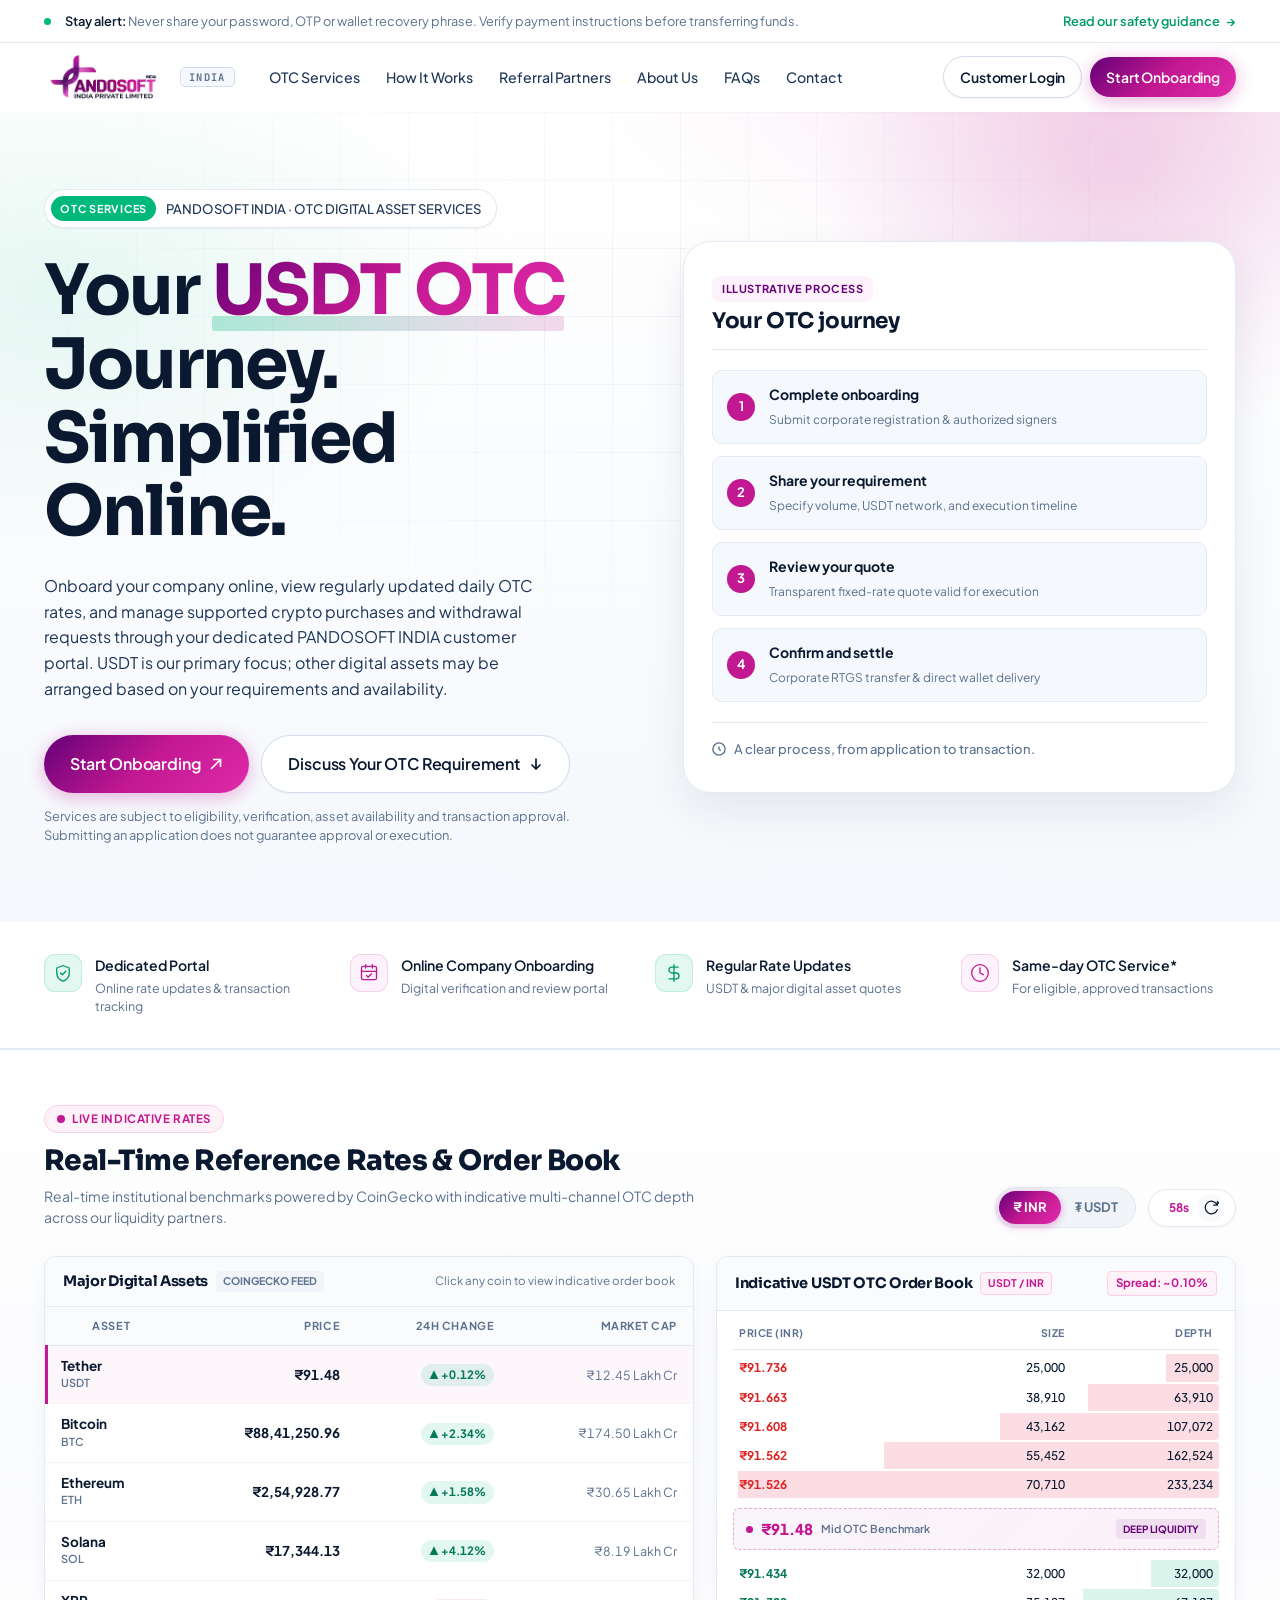
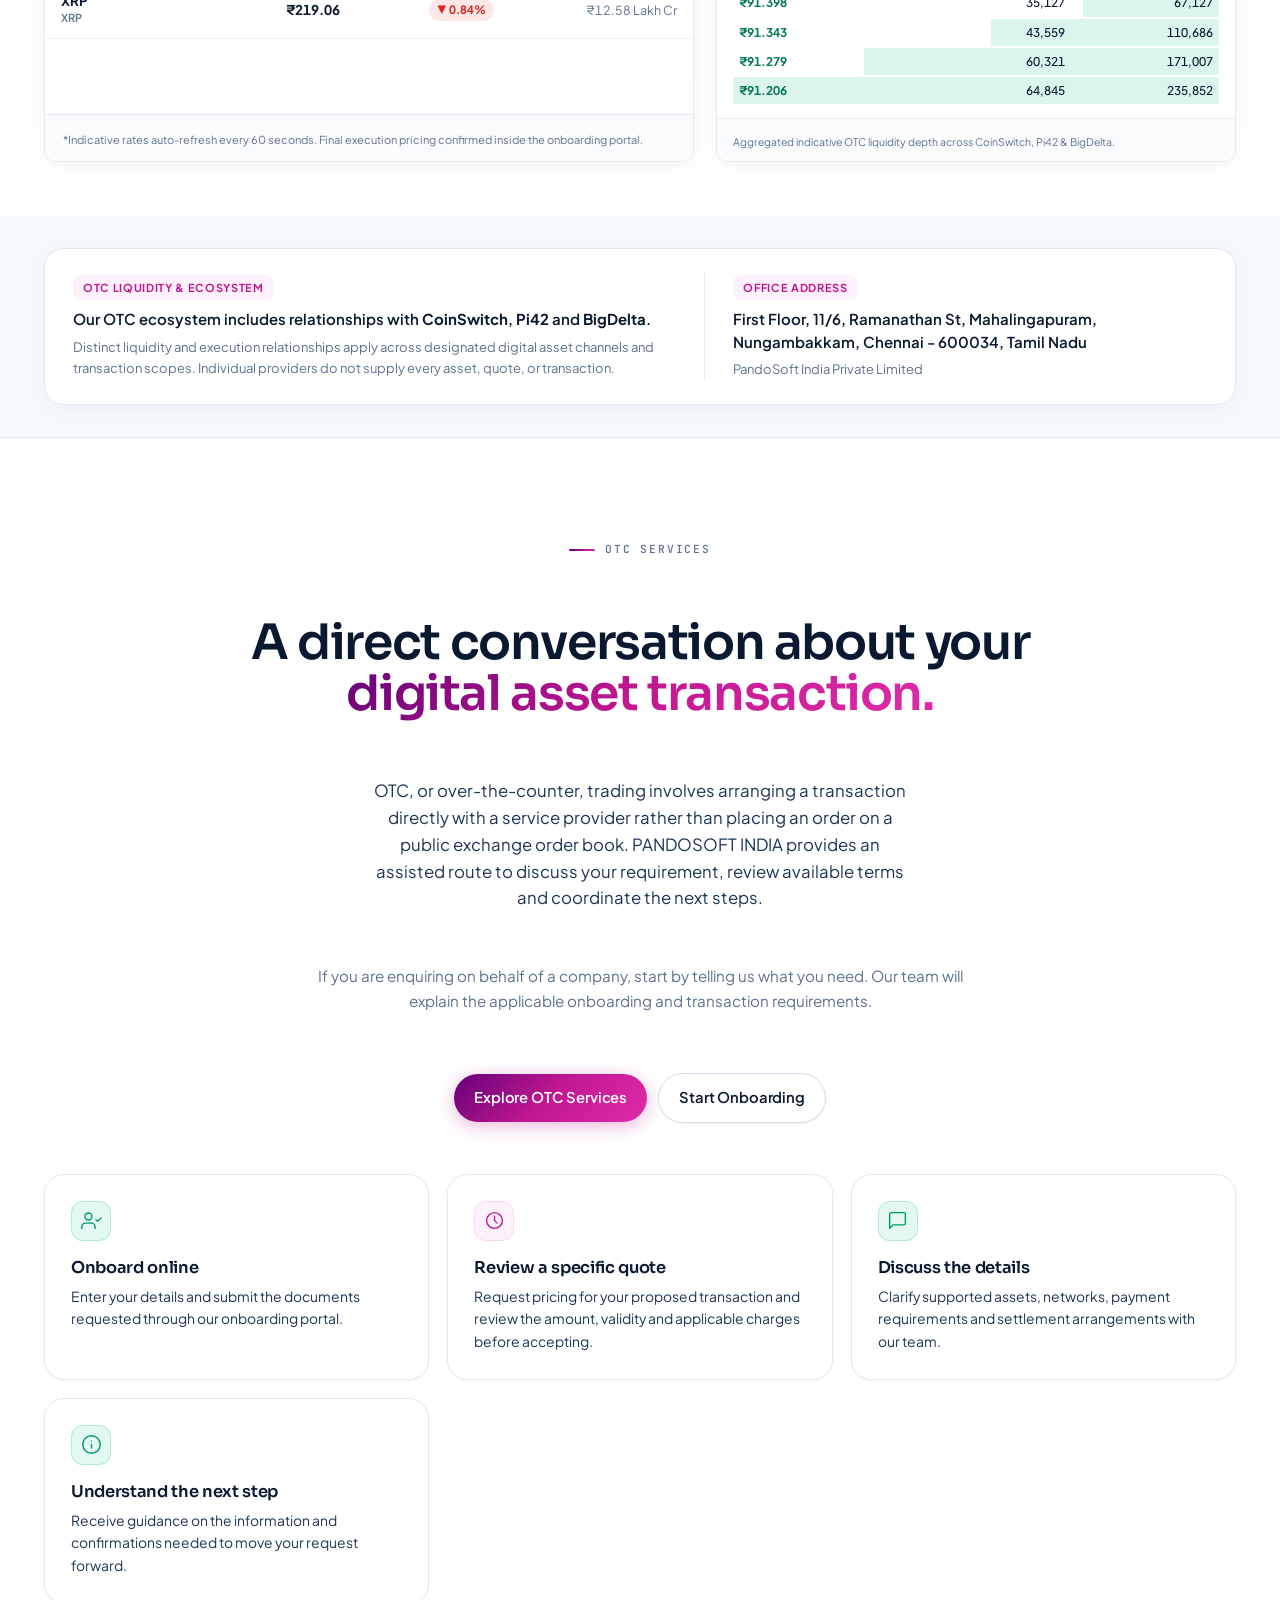
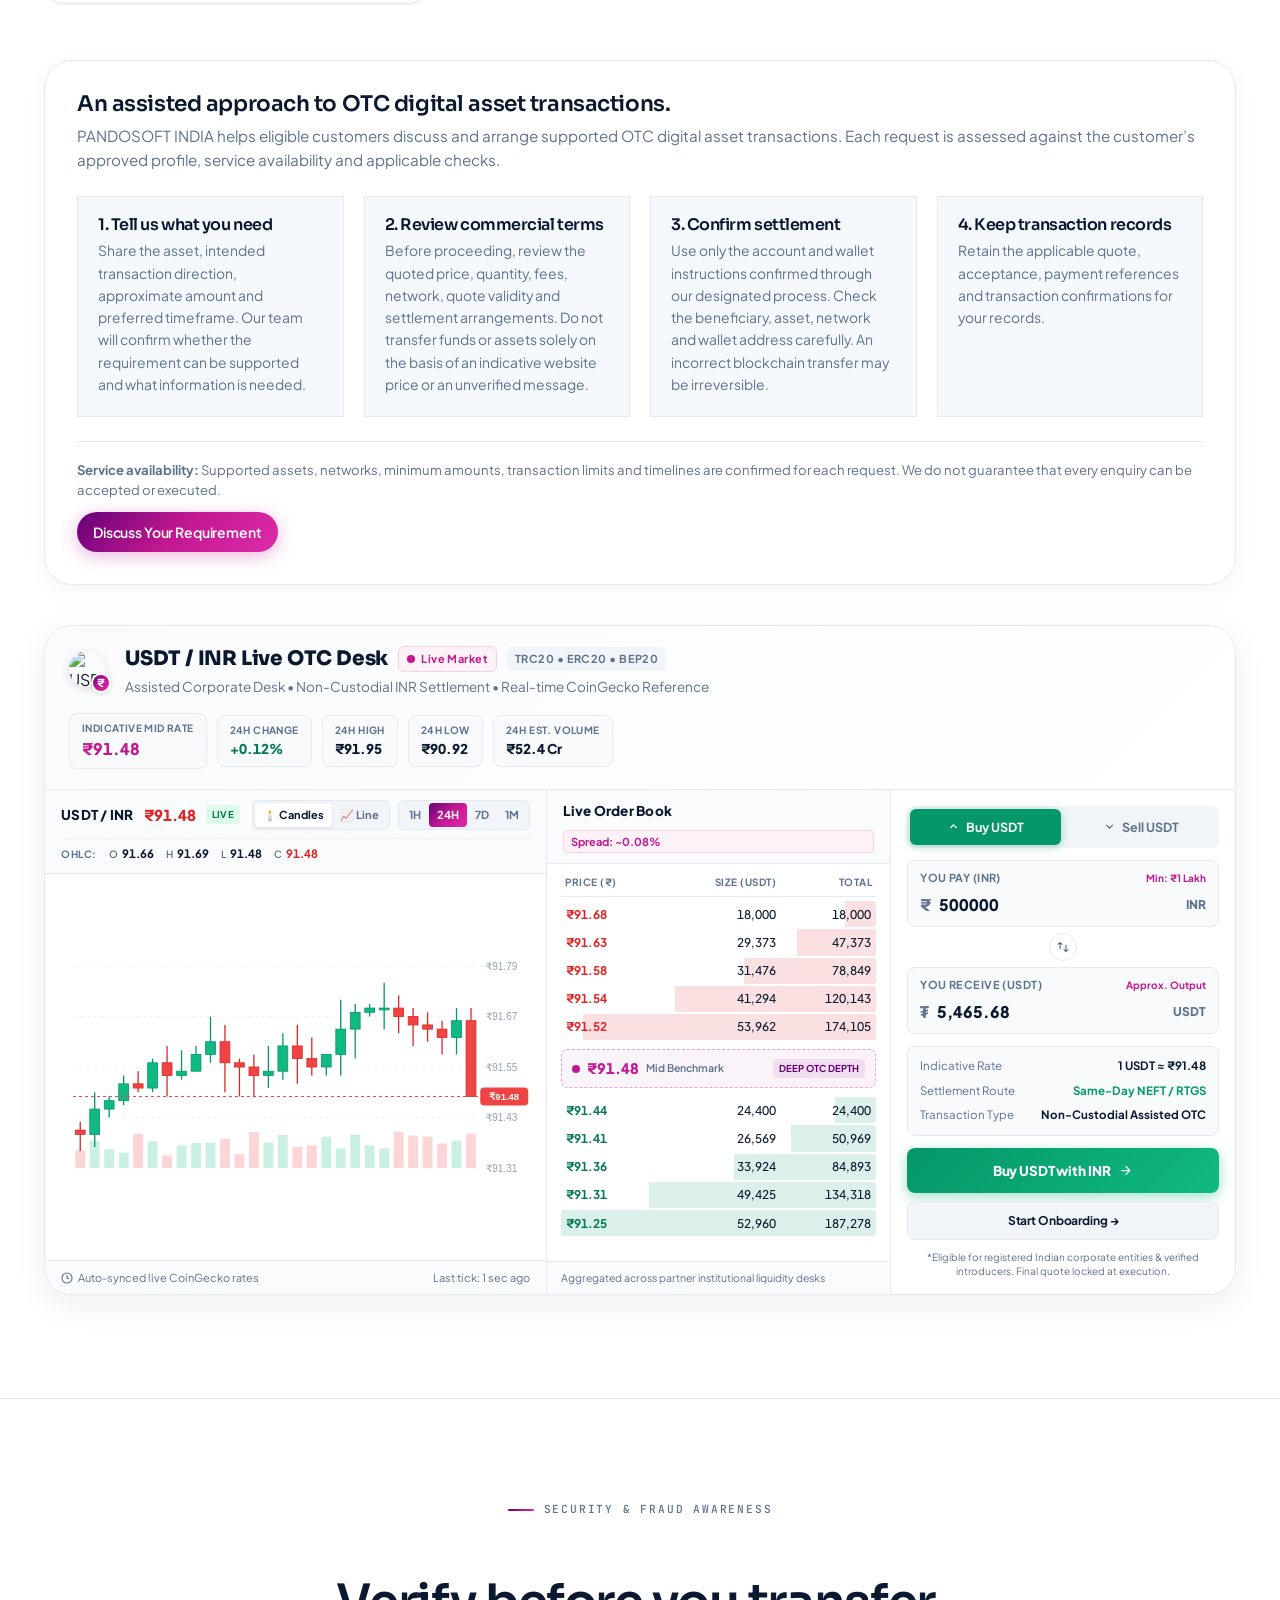
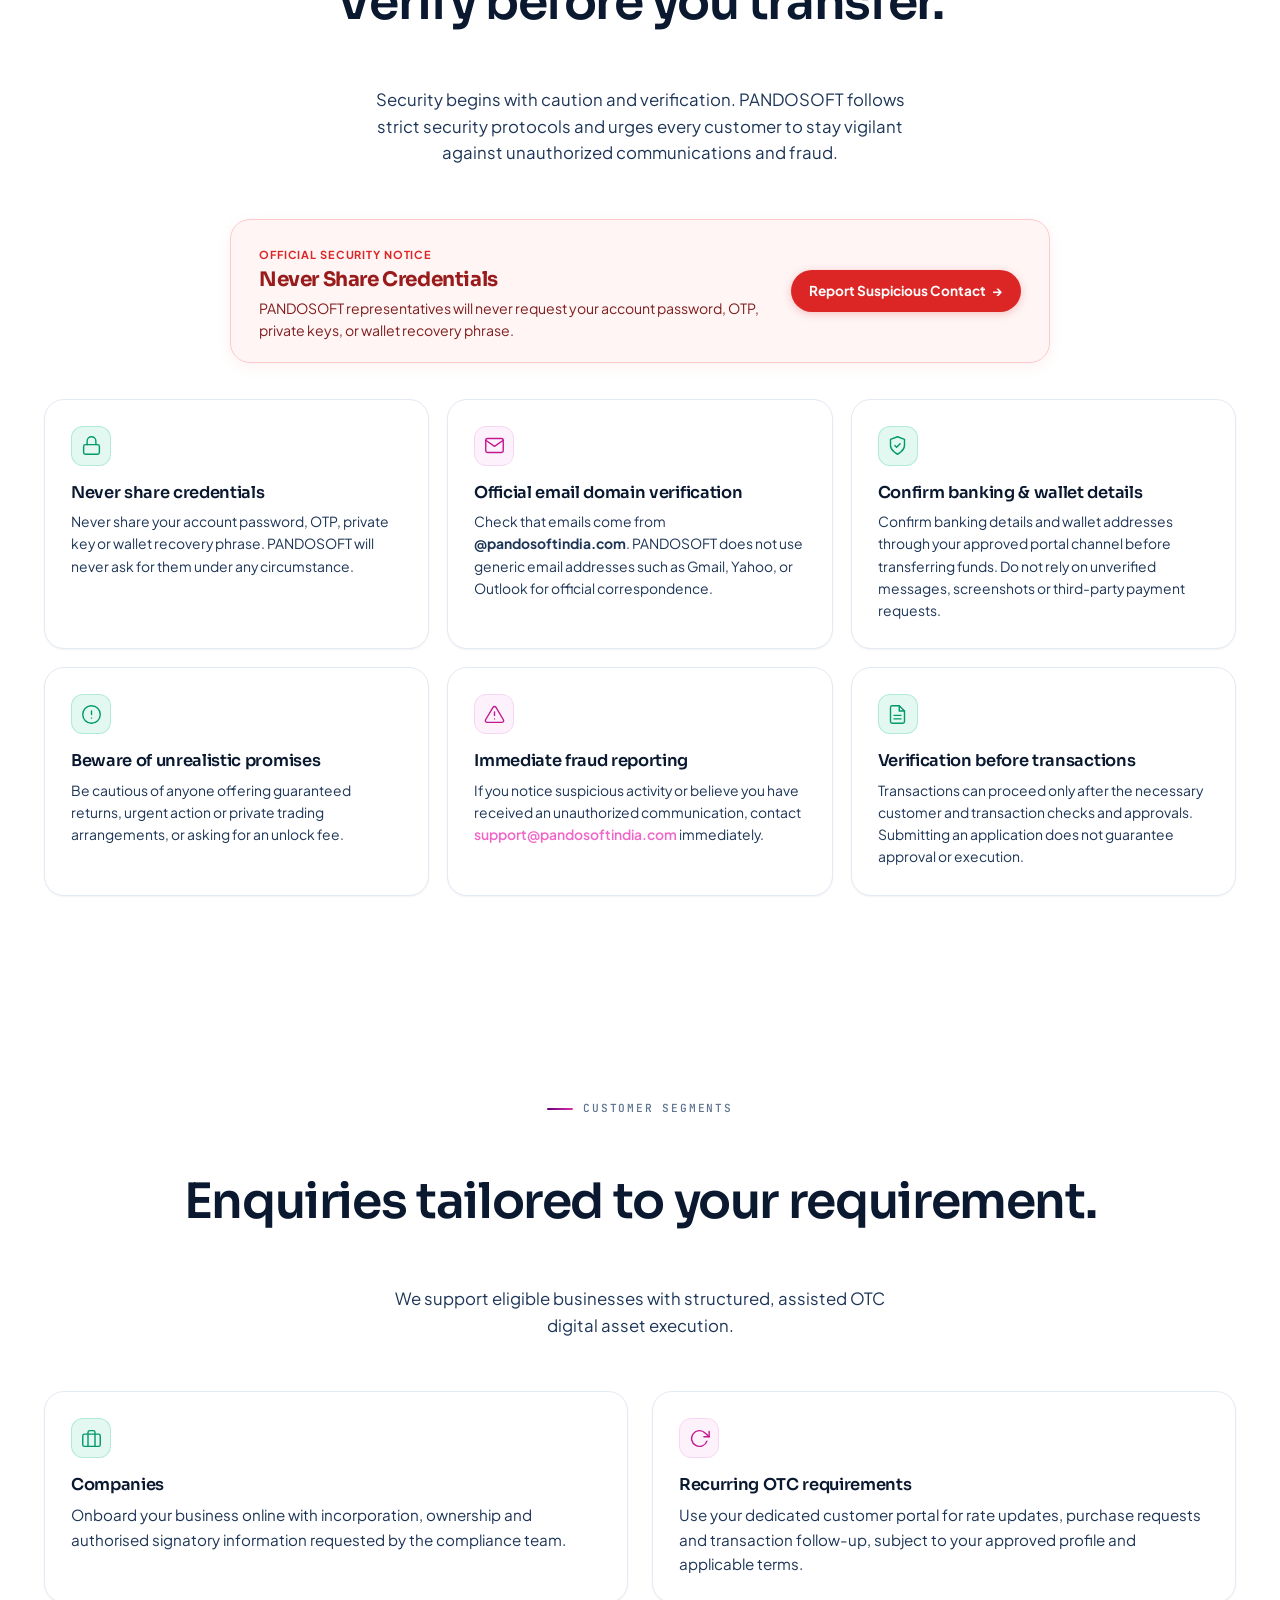
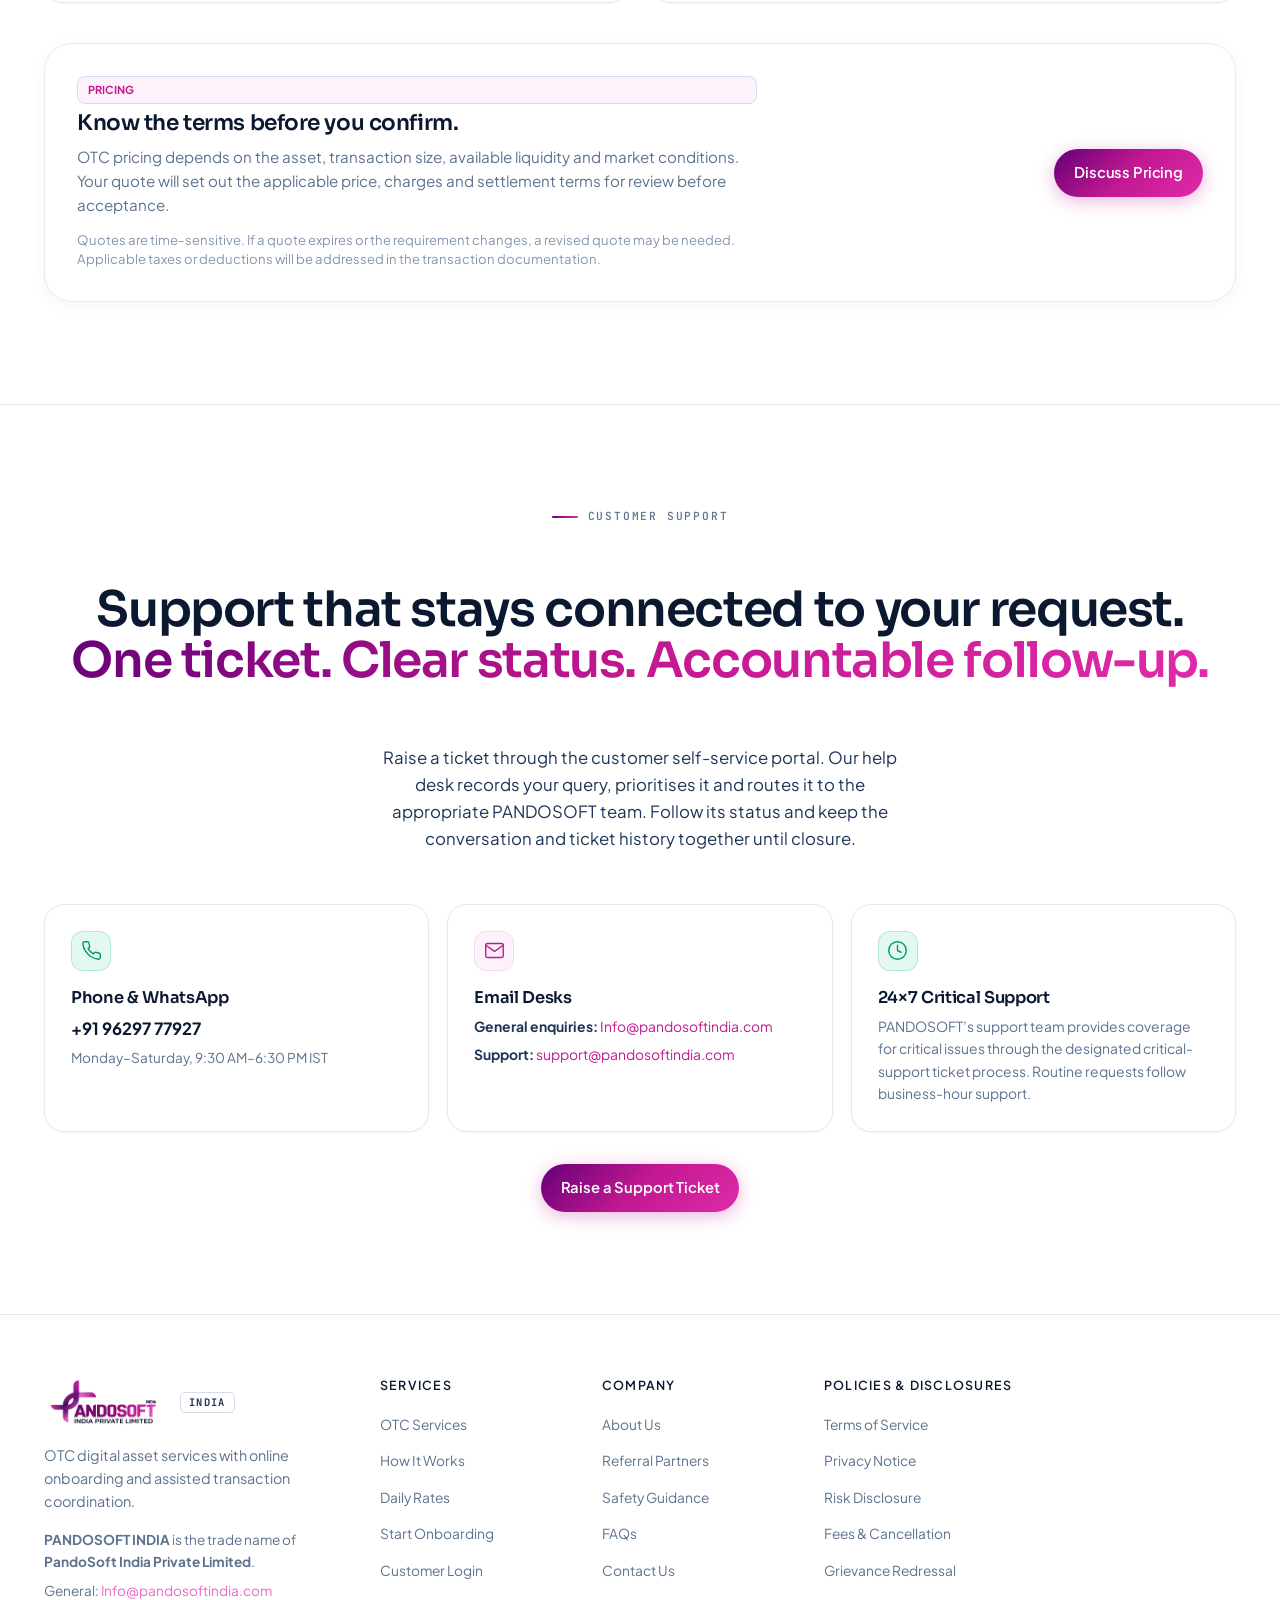
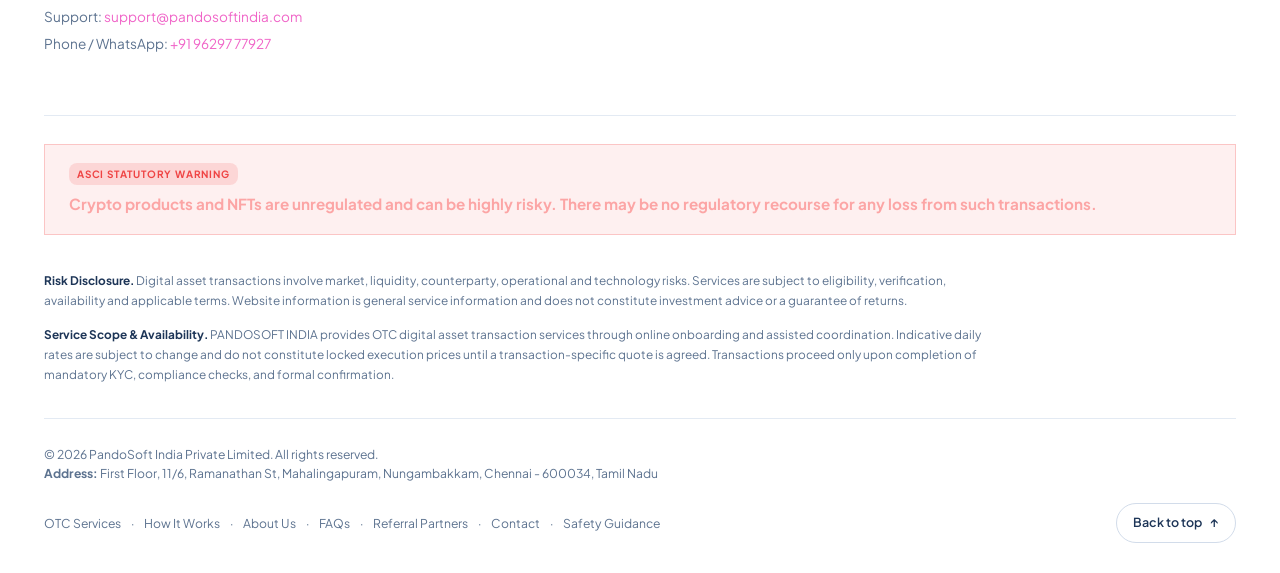
==== commit 1a5e8674: "change adress" ====
--- a/index.html
+++ b/index.html
@@ -300,7 +300,7 @@
 </section>
 
 <!-- ══════════ OTC ECOSYSTEM & PARTNERS ══════════ -->
-<section class="partners-bar" aria-label="Provider relationships and technology partner">
+<section class="partners-bar" aria-label="Provider relationships and office address">
   <div class="wrap">
     <div class="partner-card">
       <div class="partner-card__content">
@@ -313,12 +313,12 @@
         </p>
       </div>
       <div class="partner-card__tech">
-        <span class="partner-card__label">Technology Partner</span>
+        <span class="partner-card__label">Office Address</span>
         <p class="partner-card__text">
-          Technology Partner: <strong>Groen Pixelonics Tech Solutions LLP.</strong>
+          First Floor, 11/6, Ramanathan St, Mahalingapuram, Nungambakkam, Chennai - 600034, Tamil Nadu
         </p>
         <p class="partner-card__subtext">
-          Pixelonics supports PANDOSOFT INDIA’s backend technology and technical support systems.
+          PandoSoft India Private Limited
         </p>
       </div>
     </div>
@@ -646,7 +646,7 @@
         <p style="font-size:0.88rem; color:#7F1D1D; line-height:1.55; margin:0;">PANDOSOFT representatives will never request your account password, OTP, private keys, or wallet recovery phrase.</p>
       </div>
       <div>
-        <a href="mailto:Admin@pandosoftindia.com" style="display:inline-flex; align-items:center; gap:6px; background:#DC2626; color:#FFFFFF; font-weight:700; font-size:0.85rem; padding:10px 18px; border-radius:99px; text-decoration:none; box-shadow:0 2px 8px rgba(220,38,38,0.25); white-space:nowrap;">
+        <a href="mailto:support@pandosoftindia.com" style="display:inline-flex; align-items:center; gap:6px; background:#DC2626; color:#FFFFFF; font-weight:700; font-size:0.85rem; padding:10px 18px; border-radius:99px; text-decoration:none; box-shadow:0 2px 8px rgba(220,38,38,0.25); white-space:nowrap;">
           Report Suspicious Contact <span aria-hidden="true">&rarr;</span>
         </a>
       </div>
@@ -690,7 +690,7 @@
           <svg viewBox="0 0 24 24" fill="none" stroke="currentColor" stroke-width="1.6" stroke-linecap="round" stroke-linejoin="round"><path d="M10.29 3.86L1.82 18a2 2 0 0 0 1.71 3h16.94a2 2 0 0 0 1.71-3L13.71 3.86a2 2 0 0 0-3.42 0z"/><line x1="12" y1="9" x2="12" y2="13"/><line x1="12" y1="17" x2="12.01" y2="17"/></svg>
         </span>
         <h3>Immediate fraud reporting</h3>
-        <p>If you notice suspicious activity or believe you have received an unauthorized communication, contact <a href="mailto:Admin@pandosoftindia.com" style="color:#F065C8; font-weight:600;">Admin@pandosoftindia.com</a> immediately.</p>
+        <p>If you notice suspicious activity or believe you have received an unauthorized communication, contact <a href="mailto:support@pandosoftindia.com" style="color:#F065C8; font-weight:600;">support@pandosoftindia.com</a> immediately.</p>
       </div>
 
       <div class="seccard">
@@ -783,7 +783,7 @@
         </span>
         <h3>Email Desks</h3>
         <p style="font-size:0.87rem; margin-bottom:6px;"><strong>General enquiries:</strong> <a href="mailto:Info@pandosoftindia.com" style="color:var(--blue);">Info@pandosoftindia.com</a></p>
-        <p style="font-size:0.87rem; margin:0;"><strong>Onboarding &amp; Admin:</strong> <a href="mailto:Admin@pandosoftindia.com" style="color:var(--blue);">Admin@pandosoftindia.com</a></p>
+        <p style="font-size:0.87rem; margin:0;"><strong>Support:</strong> <a href="mailto:support@pandosoftindia.com" style="color:var(--blue);">support@pandosoftindia.com</a></p>
       </div>
 
       <div class="seccard">
@@ -820,7 +820,7 @@
         <div style="font-size: 0.85rem; color: var(--d-muted); line-height: 1.6; margin-bottom: 16px;">
           <p style="margin: 0 0 6px 0;"><strong>PANDOSOFT INDIA</strong> is the trade name of <strong>PandoSoft India Private Limited</strong>.</p>
           <p style="margin: 0 0 4px 0;">General: <a href="mailto:Info@pandosoftindia.com" style="color: #F065C8;">Info@pandosoftindia.com</a></p>
-          <p style="margin: 0 0 4px 0;">Onboarding: <a href="mailto:Admin@pandosoftindia.com" style="color: #F065C8;">Admin@pandosoftindia.com</a></p>
+          <p style="margin: 0 0 4px 0;">Support: <a href="mailto:support@pandosoftindia.com" style="color: #F065C8;">support@pandosoftindia.com</a></p>
           <p style="margin: 0;">Phone / WhatsApp: <a href="tel:+919629777927" style="color: #F065C8;">+91 96297 77927</a></p>
         </div>
       </div>
@@ -877,7 +877,7 @@
 
     <div class="footer__bottom">
       <span>© 2026 PandoSoft India Private Limited. All rights reserved.<br />
-      <strong>Technology Partner:</strong> Groen Pixelonics Tech Solutions LLP. Pixelonics supports PANDOSOFT INDIA’s backend technology and technical support systems.</span>
+      <strong>Address:</strong> First Floor, 11/6, Ramanathan St, Mahalingapuram, Nungambakkam, Chennai - 600034, Tamil Nadu</span>
       <div class="footer__bottom-links">
         <a href="#otc-services">OTC Services</a><span aria-hidden="true">·</span>
         <a href="how-it-works.html">How It Works</a><span aria-hidden="true">·</span>
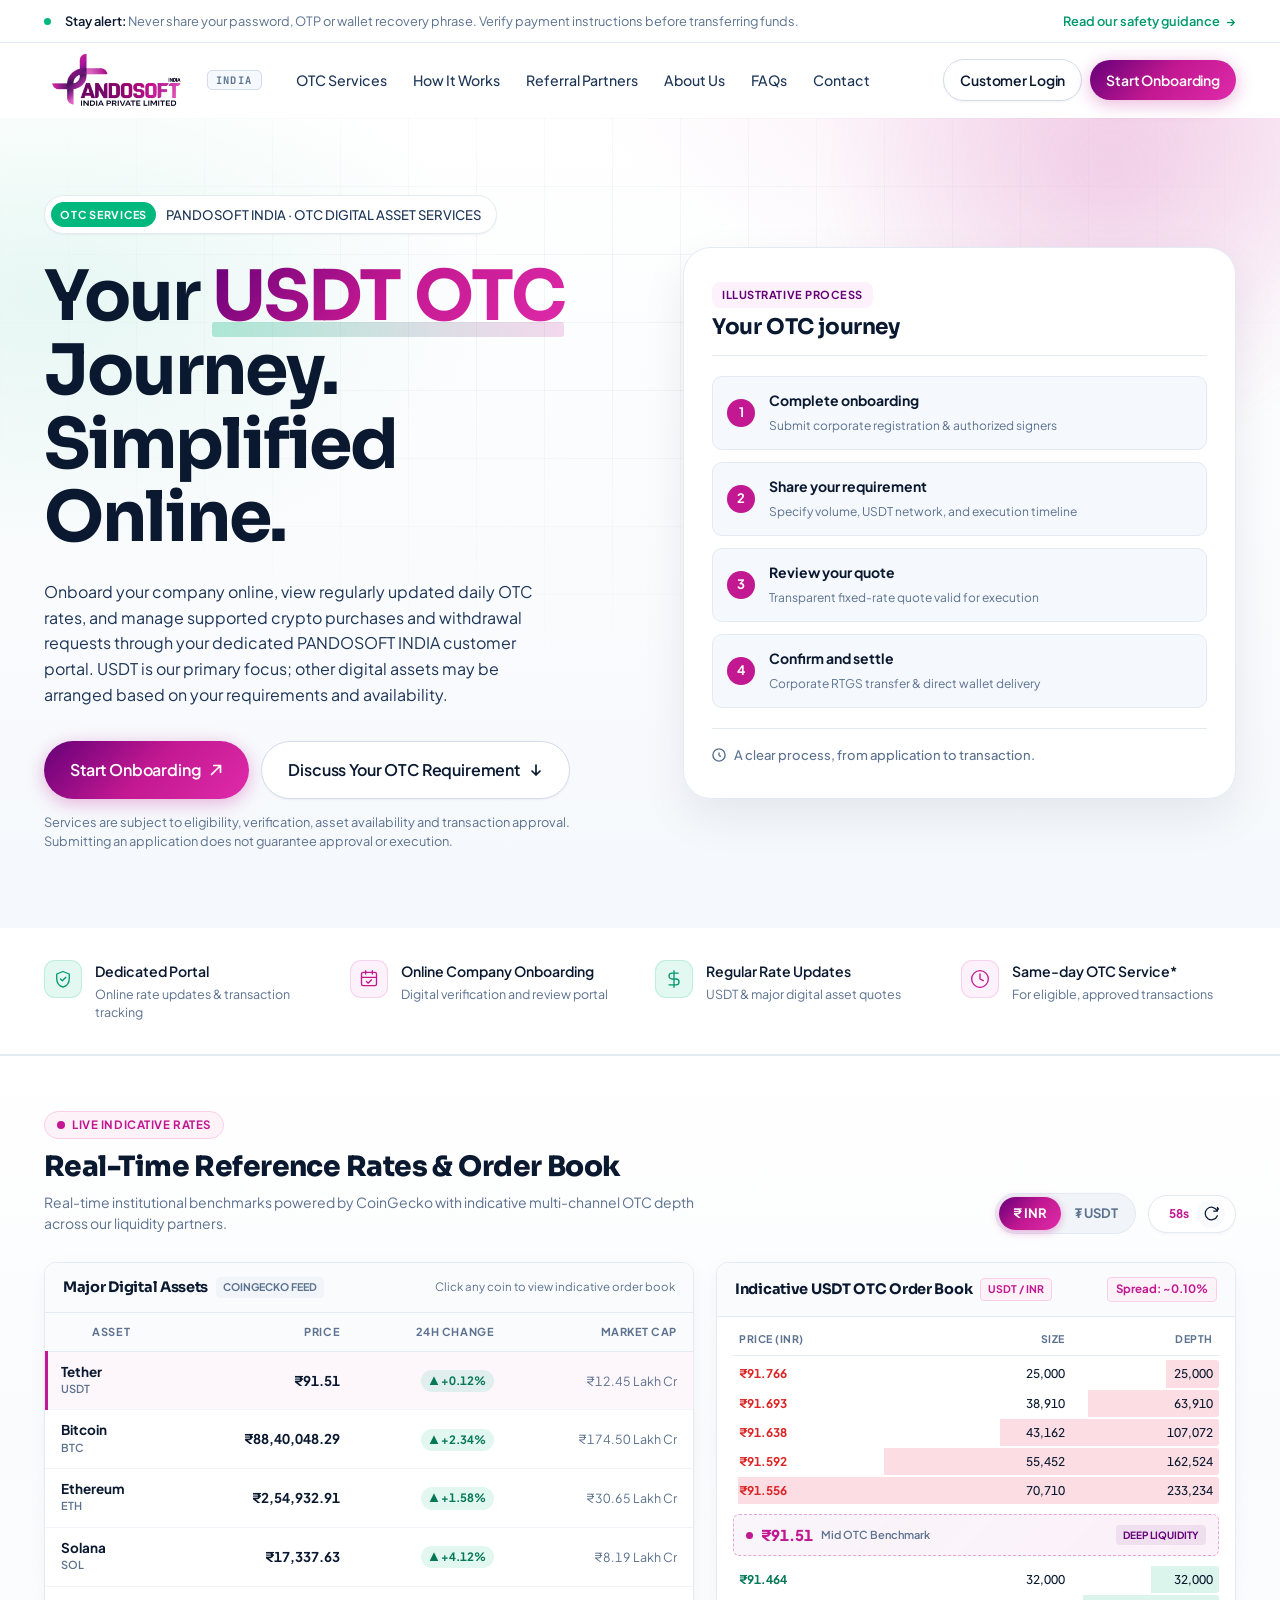
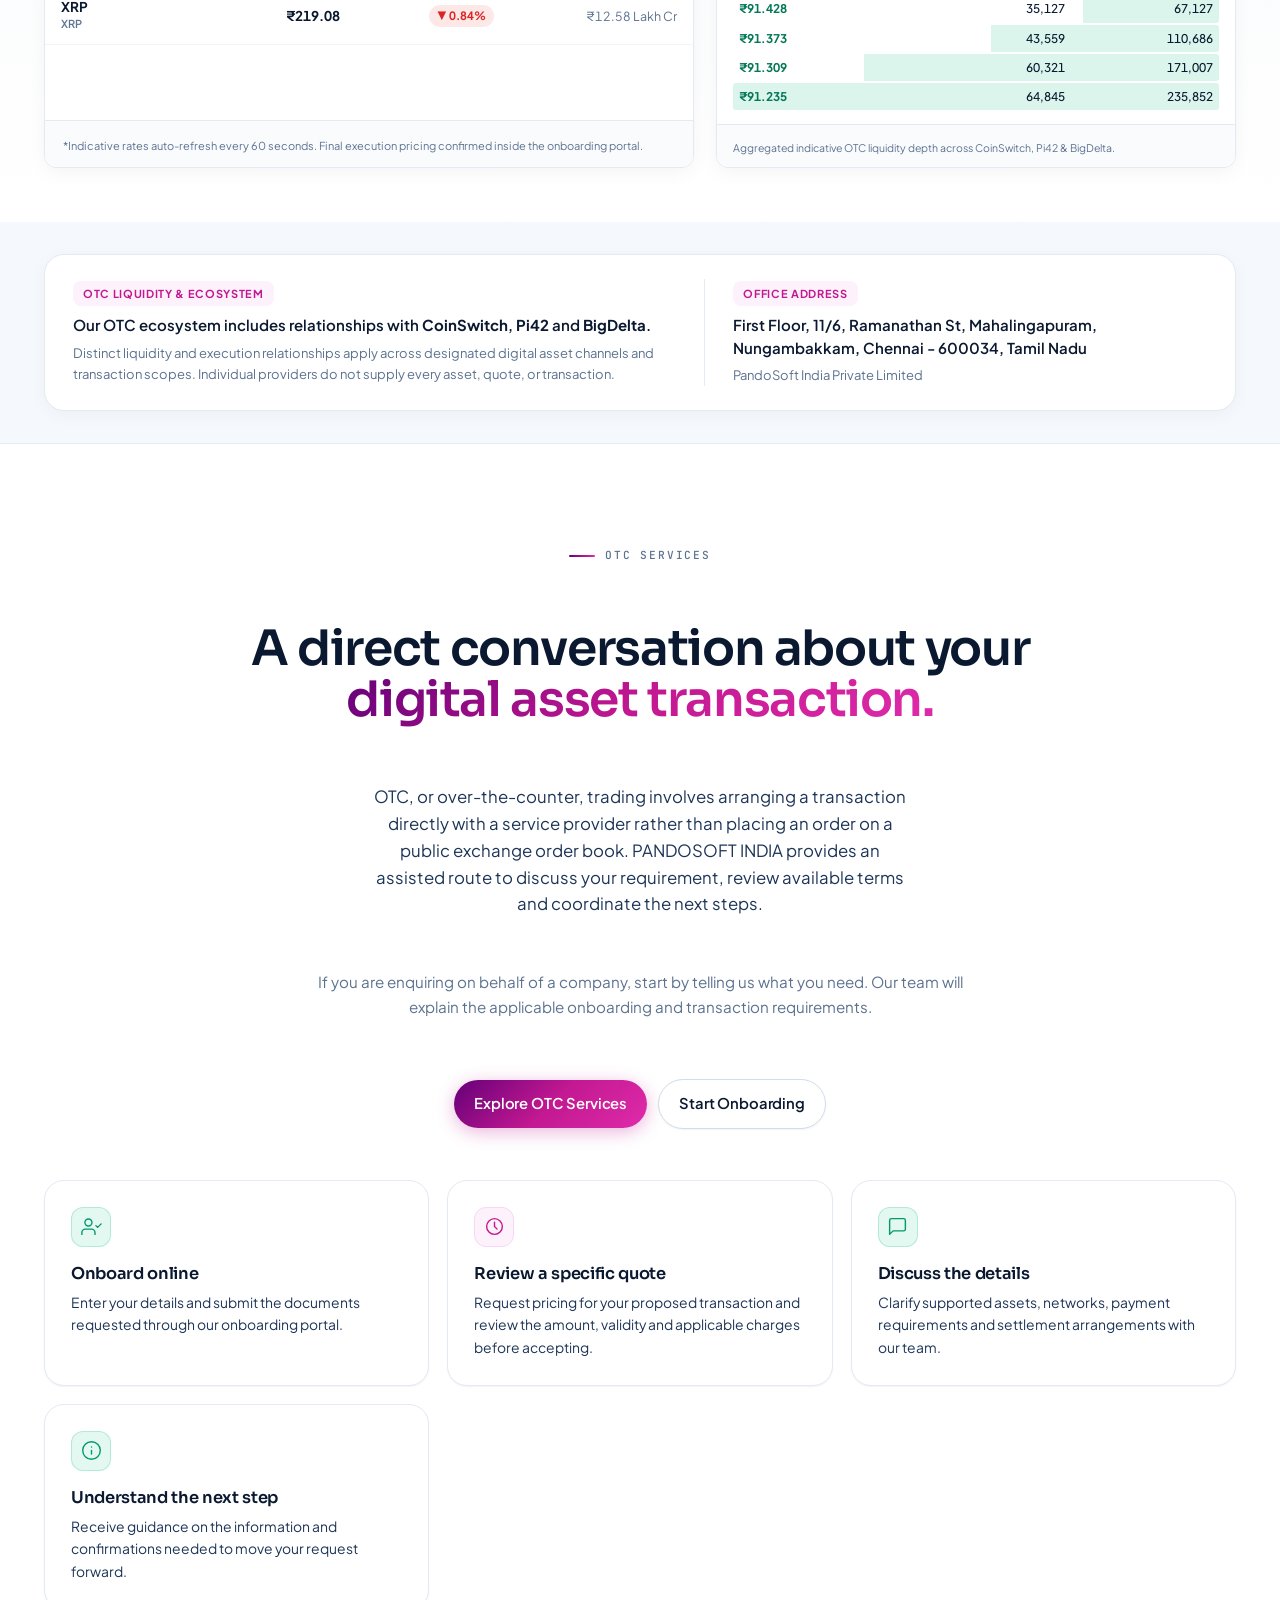
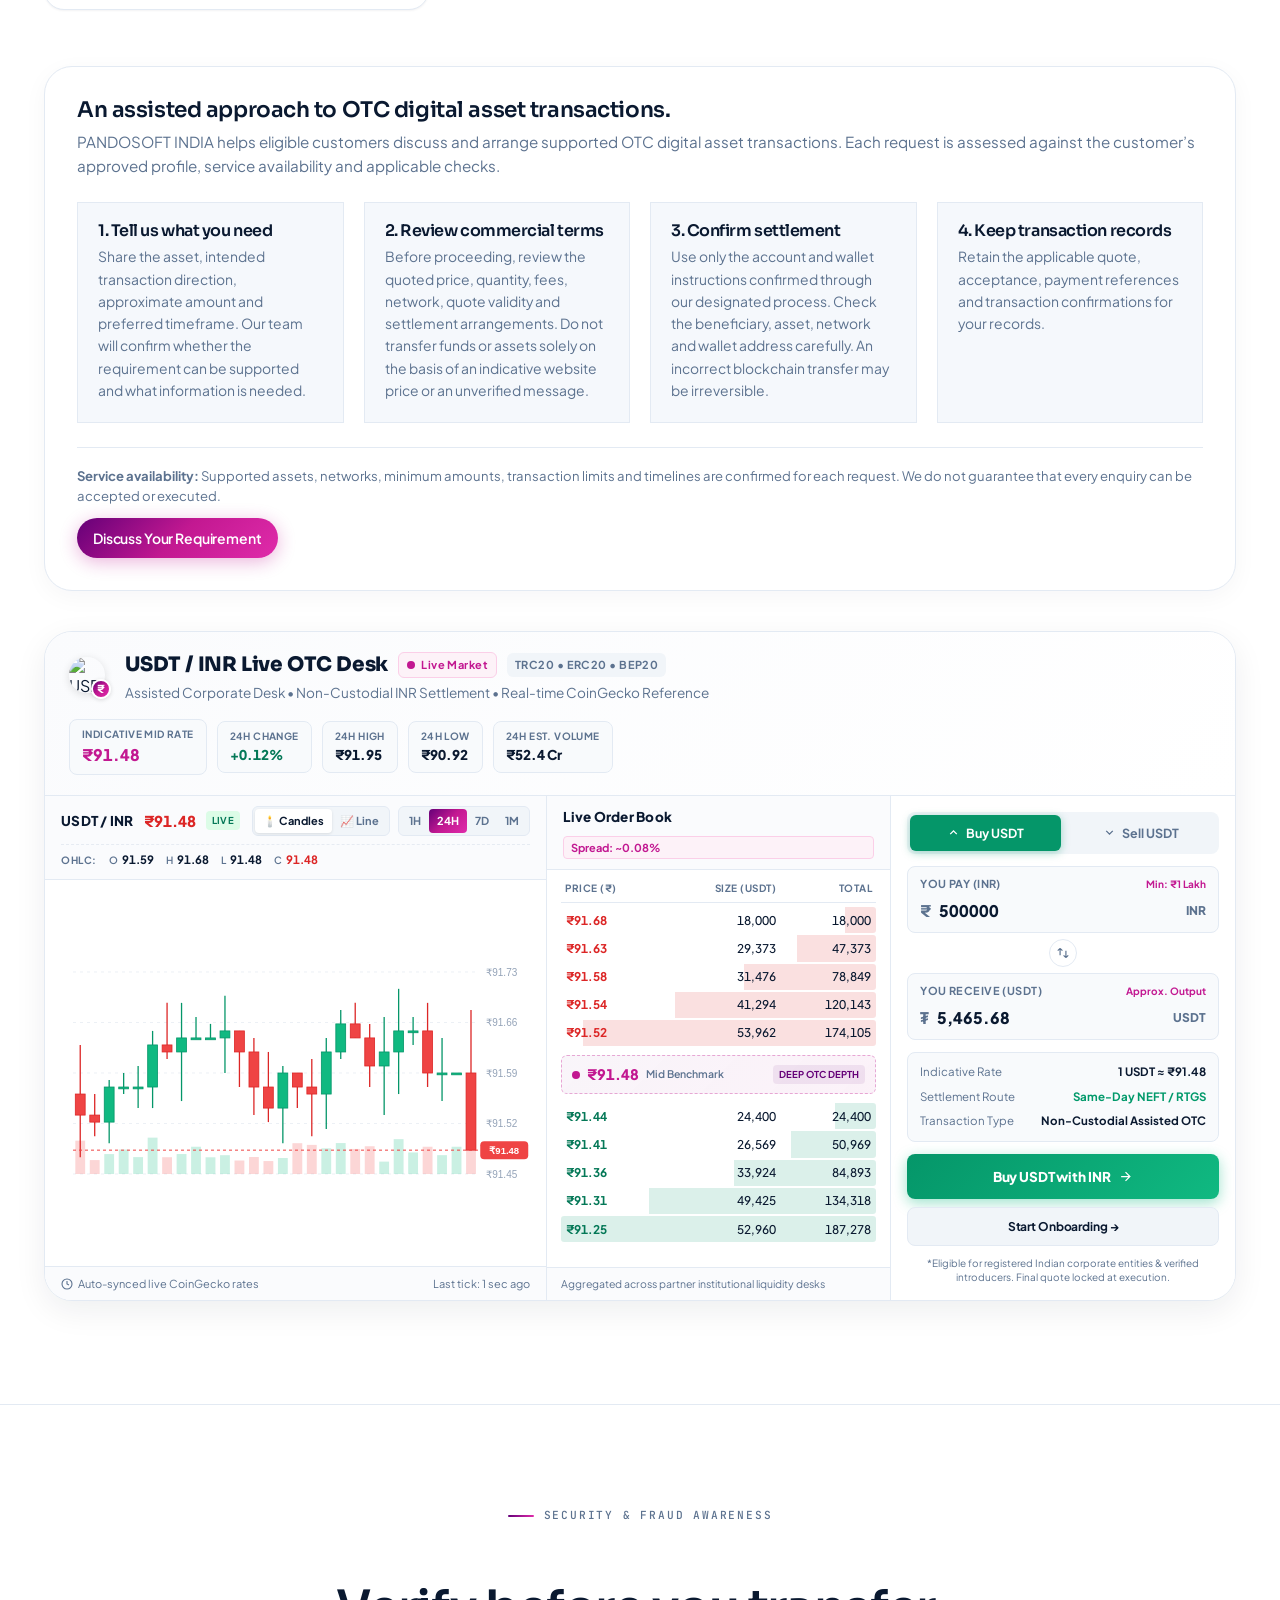
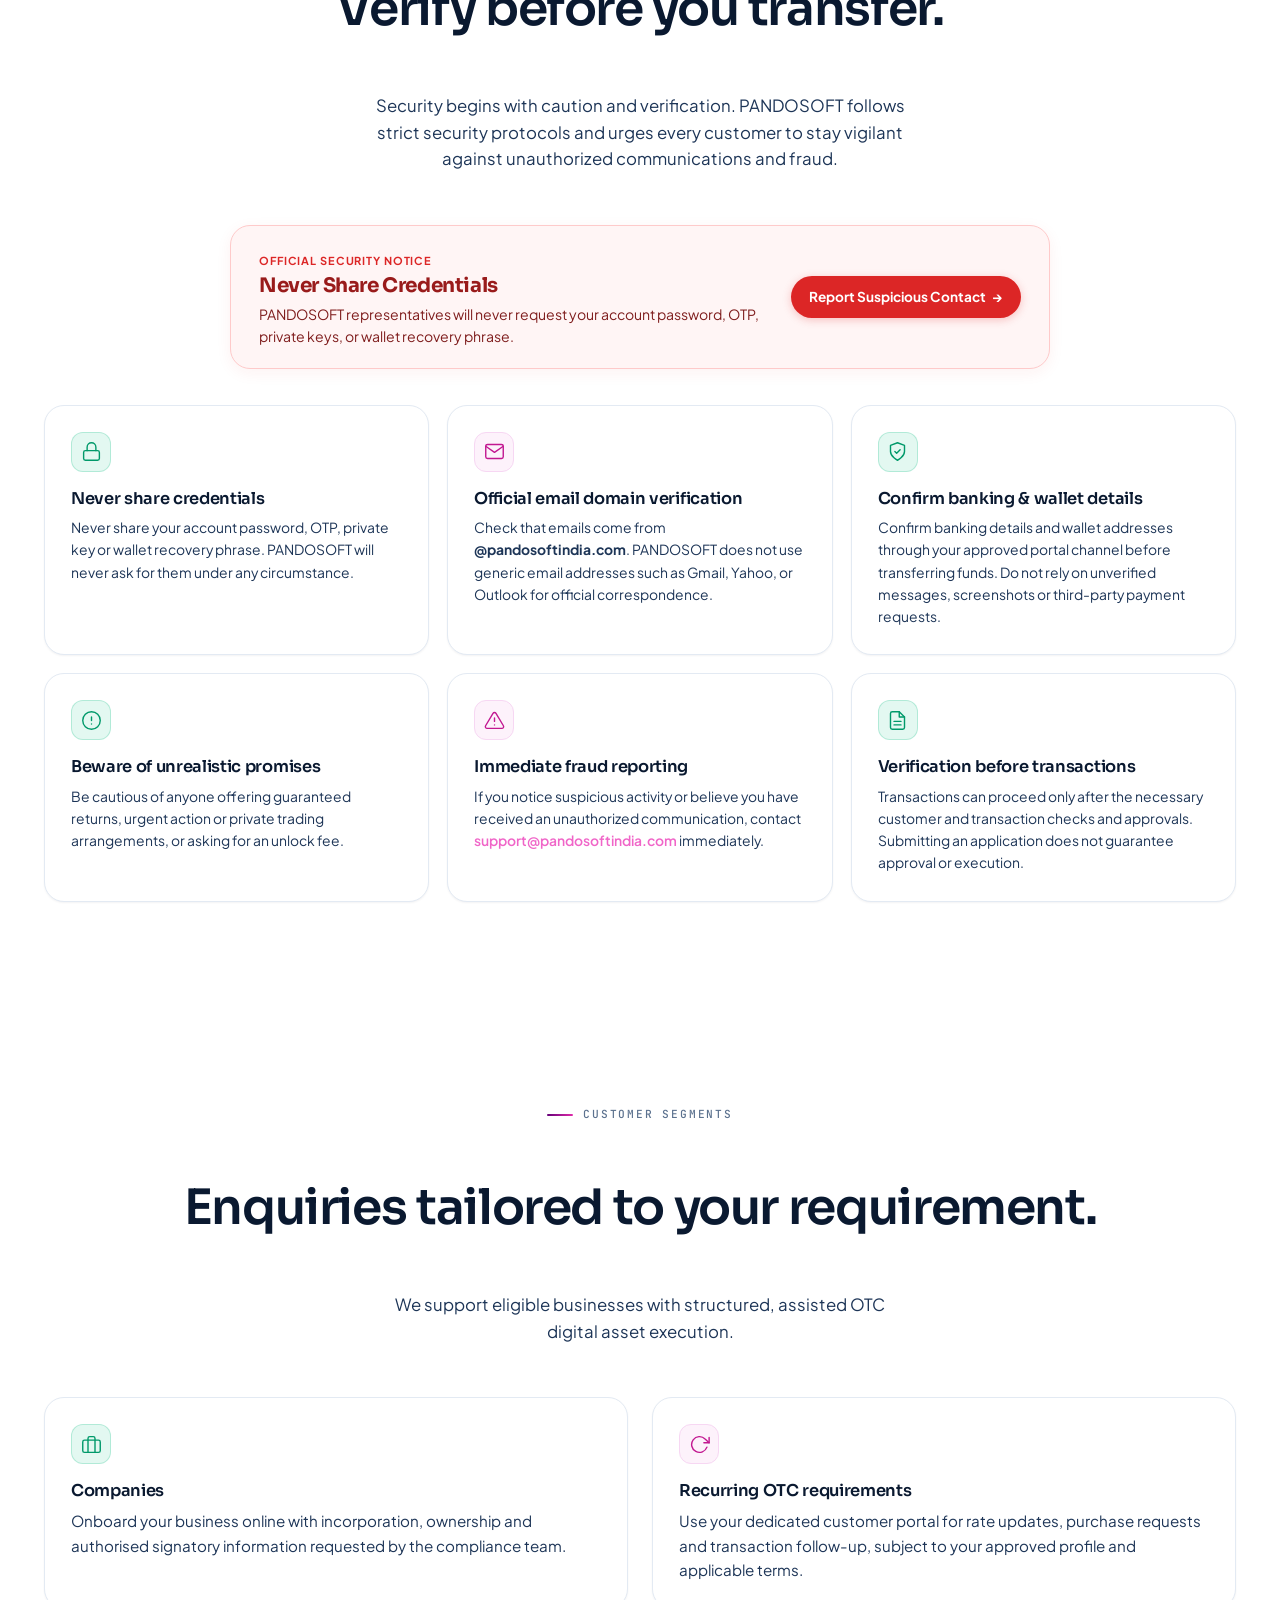
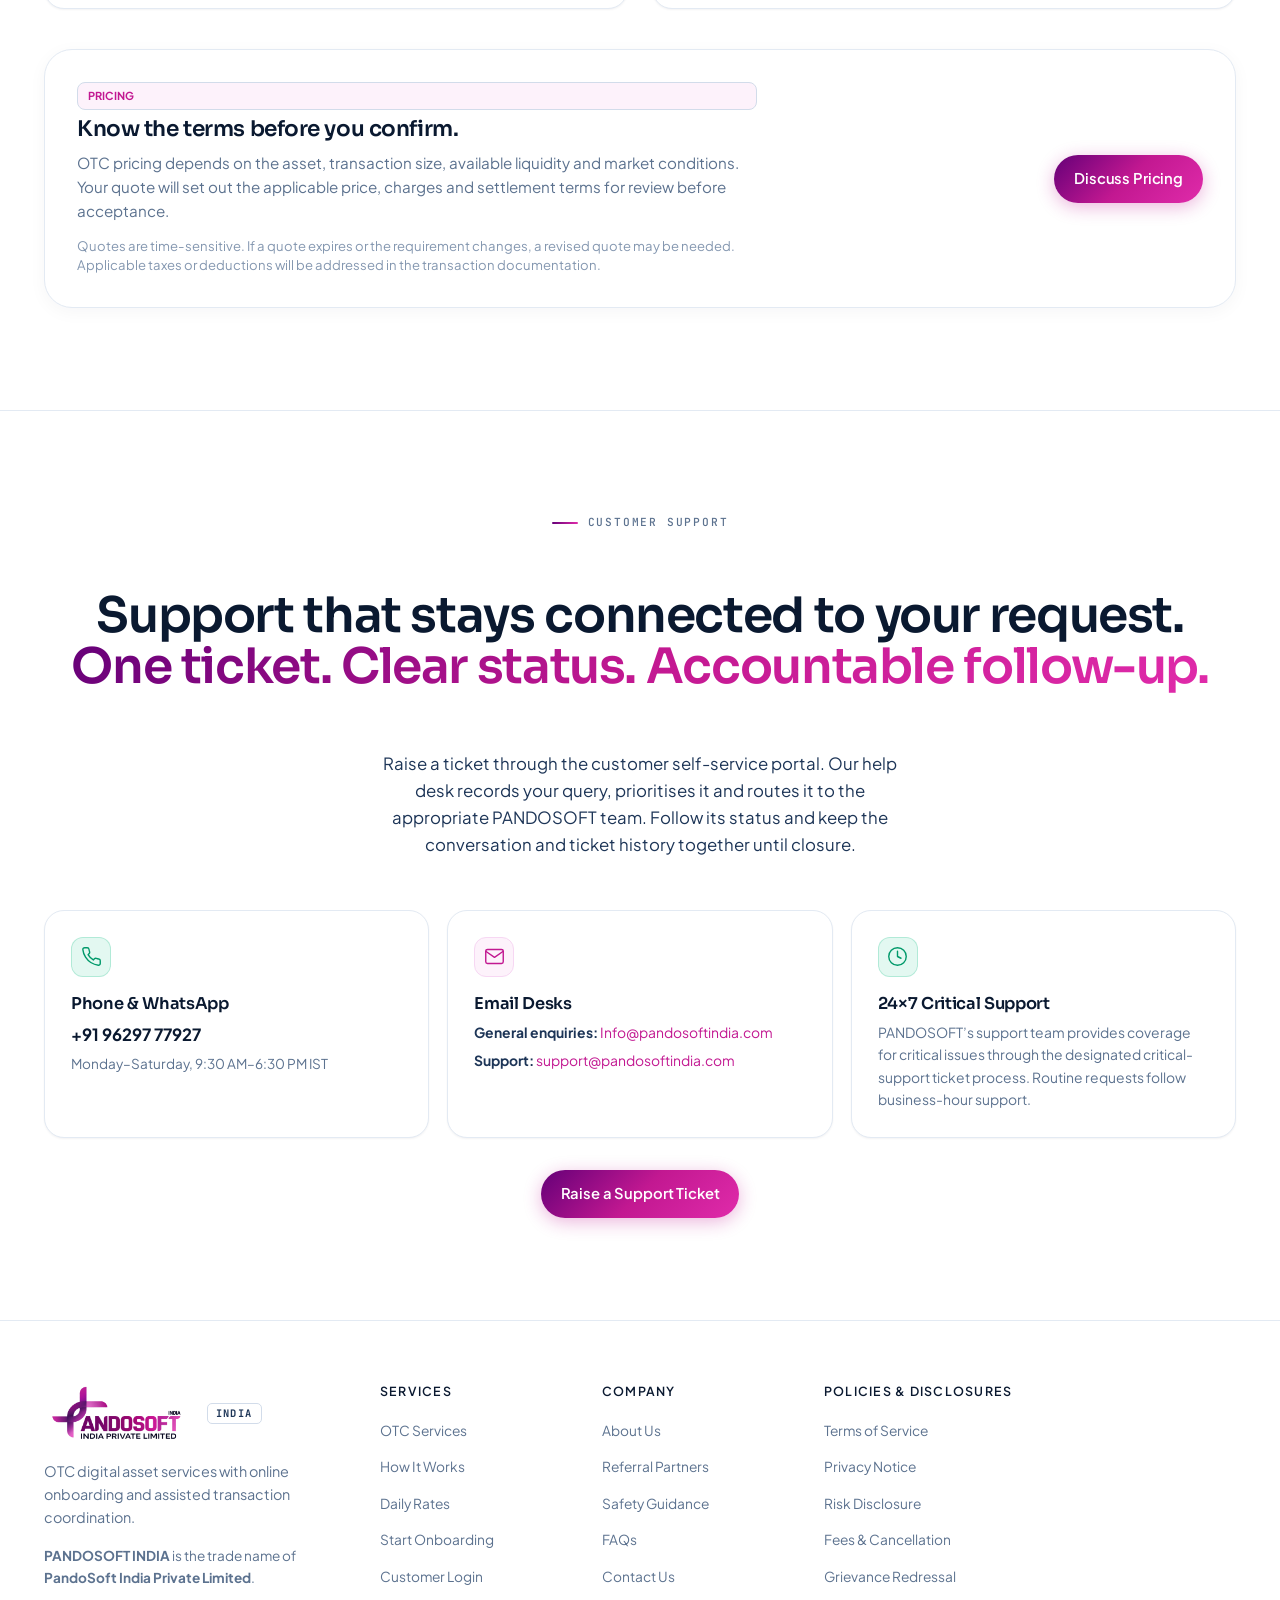
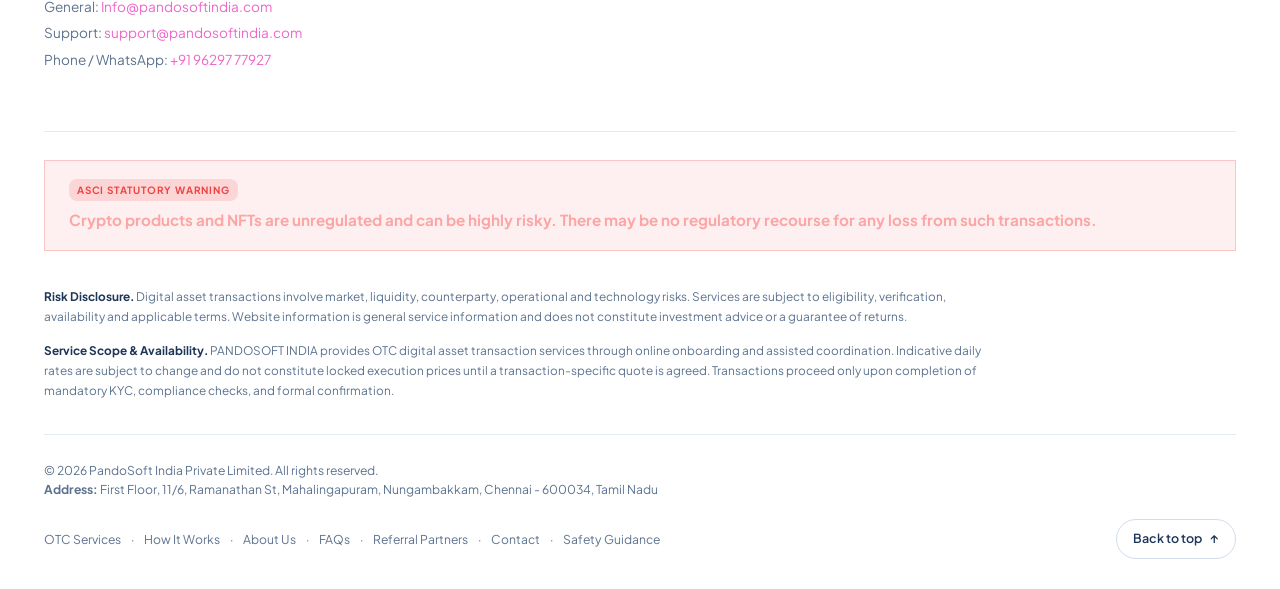
==== commit 906919a1: "refactor: update brand logo image source across all HTML pages" ====
--- a/index.html
+++ b/index.html
@@ -34,7 +34,7 @@
 <header class="header" id="header">
   <div class="wrap header__in">
     <a class="brand" href="#top" aria-label="PandoSoft India — home">
-      <img class="brand__logo-img" src="logo.png" alt="PandoSoft India" />
+      <img class="brand__logo-img" src="main-logo.png" alt="PandoSoft India" />
       <span class="brand__tag">INDIA</span>
     </a>
 
@@ -811,7 +811,7 @@
     <div class="footer__top">
       <div class="footer__brand">
         <a class="brand brand--light" href="#top" aria-label="PandoSoft India — home">
-          <img class="brand__logo-img" src="logo.png" alt="PandoSoft India" />
+          <img class="brand__logo-img" src="main-logo.png" alt="PandoSoft India" />
           <span class="brand__tag">INDIA</span>
         </a>
         <p style="margin: 12px 0 16px 0; line-height: 1.6; color: var(--d-muted); font-size: 0.9rem;">
--- a/styles.css
+++ b/styles.css
@@ -391,14 +391,14 @@
   transition: border-color .3s var(--ease), background-color .3s var(--ease), box-shadow .3s var(--ease);
 }
 .header.is-stuck { border-bottom-color: var(--line); background: rgba(255,255,255,.95); box-shadow: 0 4px 20px rgba(10,25,48,.05); }
-.header__in { display: flex; align-items: center; gap: 22px; height: 68px; }
+.header__in { display: flex; align-items: center; gap: 22px; height: 74px; }
 
 /* brand */
 .brand { display: inline-flex; align-items: center; gap: 10px; flex: 0 0 auto; }
 .brand__logo-img {
-  height: 46px;
+  height: 56px;
   width: auto;
-  max-width: 180px;
+  max-width: 220px;
   object-fit: contain;
   display: block;
   border-radius: 6px;
@@ -2019,10 +2019,10 @@
 }
 
 @media (max-width: 980px) {
-  .brand__logo-img { height: 40px; }
+  .brand__logo-img { height: 48px; max-width: 190px; }
   .nav, .header__cta { display: none; }
   .burger { display: block; margin-left: auto; }
-  .header__in { height: 62px; }
+  .header__in { height: 66px; }
   .faq { grid-template-columns: 1fr; gap: 34px; }
   .faq__lede { max-width: none; }
   .prod { grid-template-columns: 1fr; }
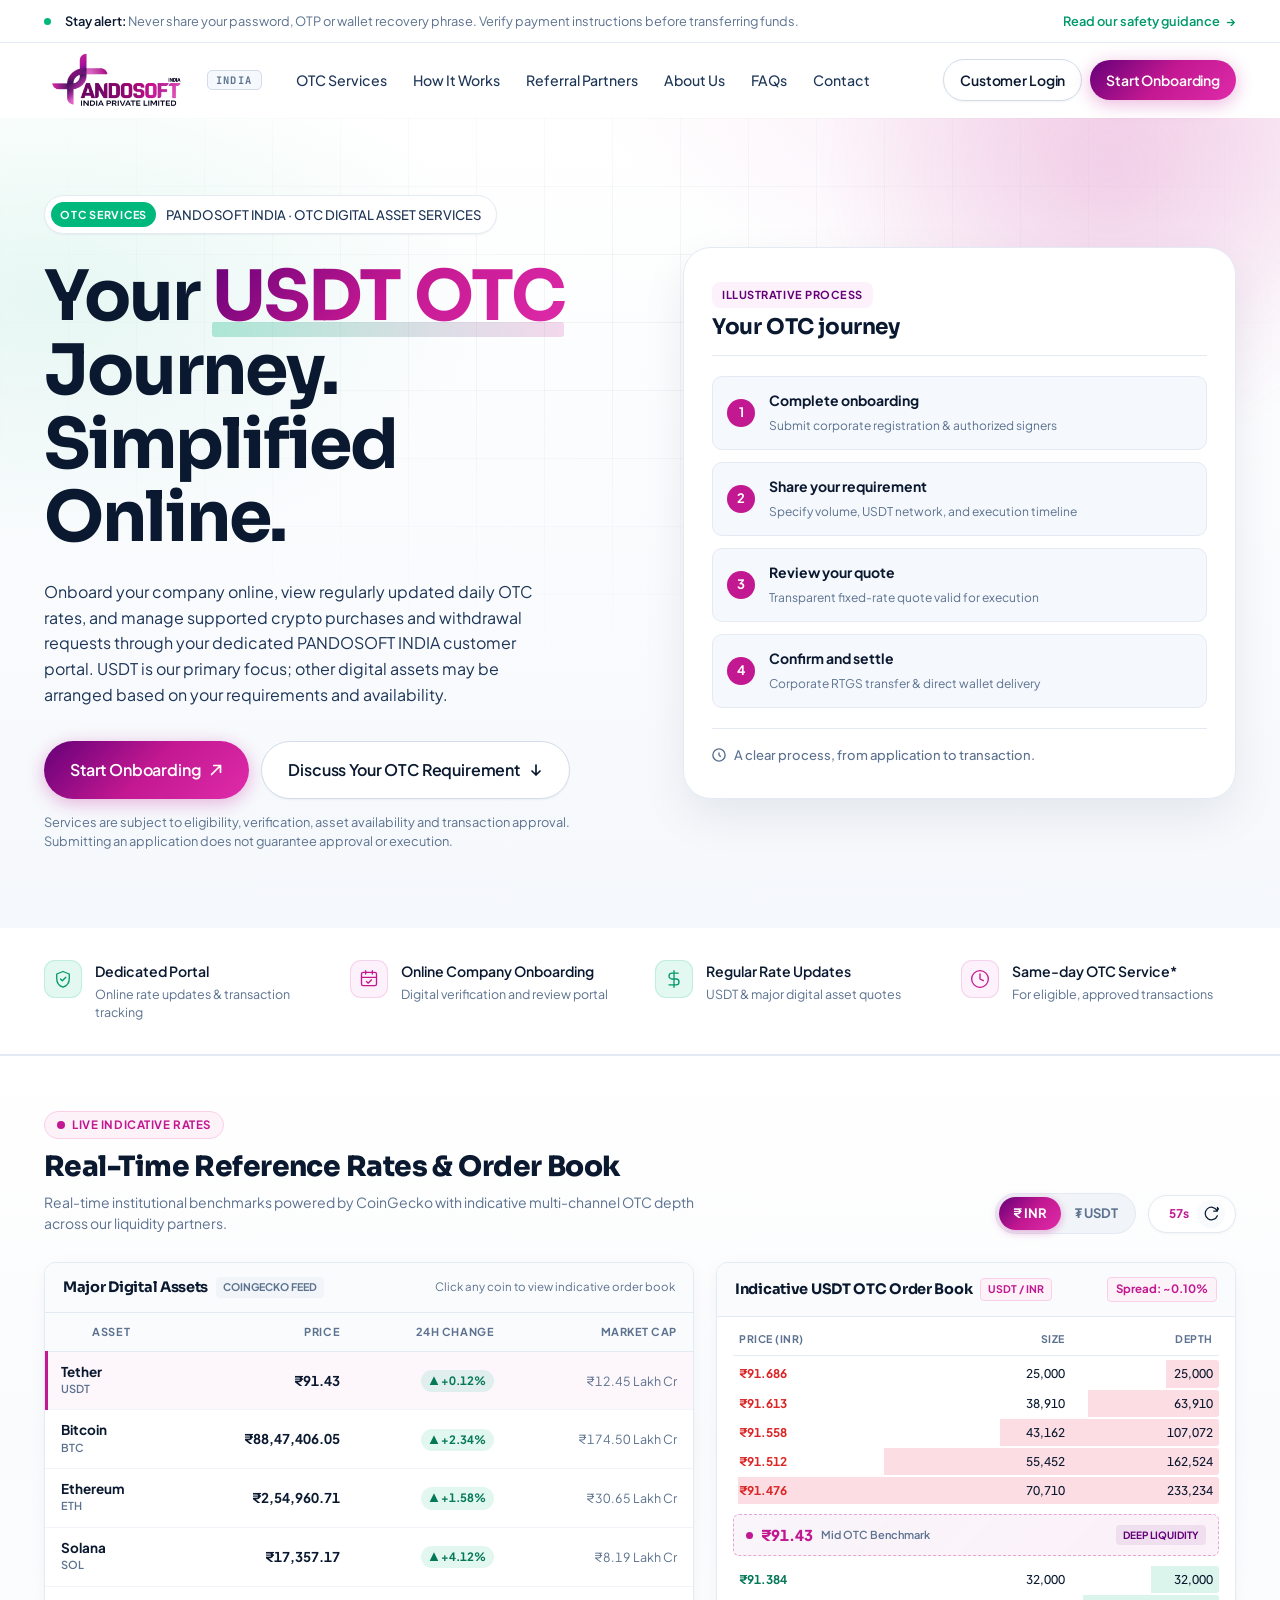
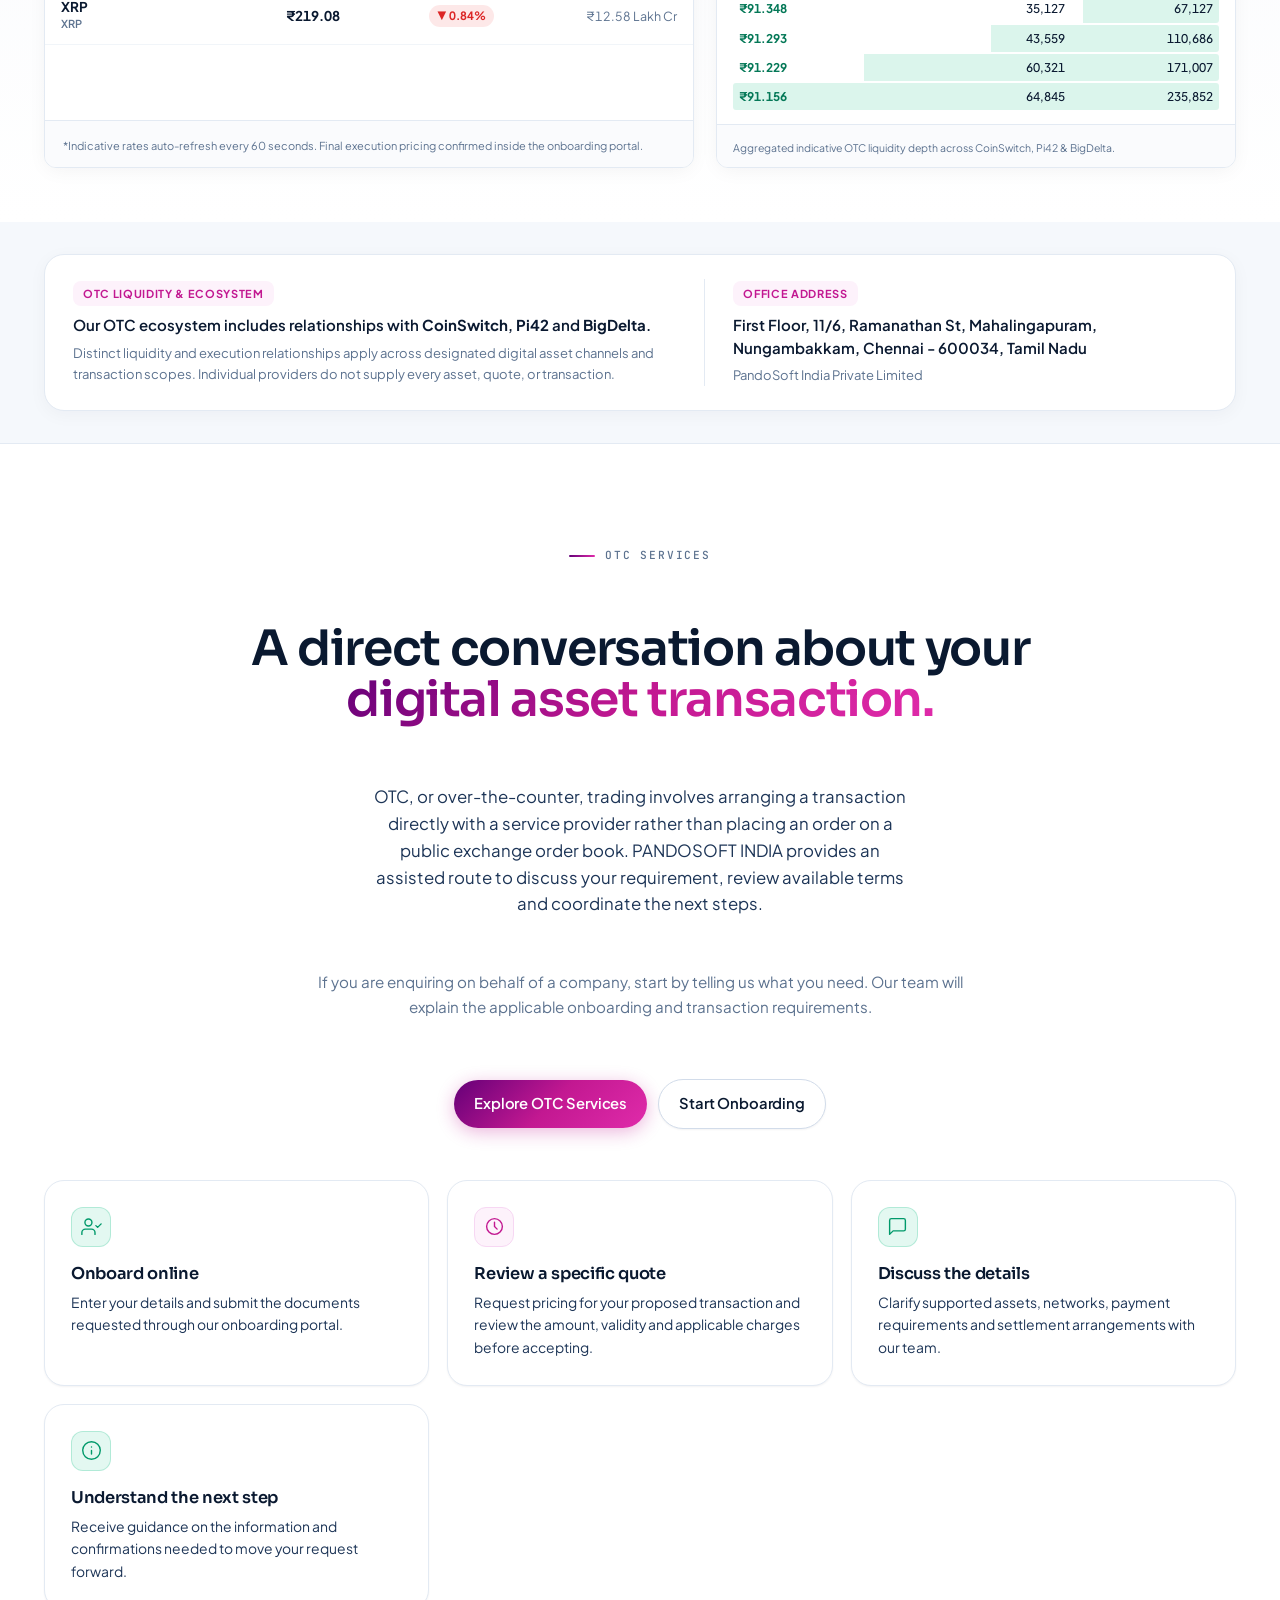
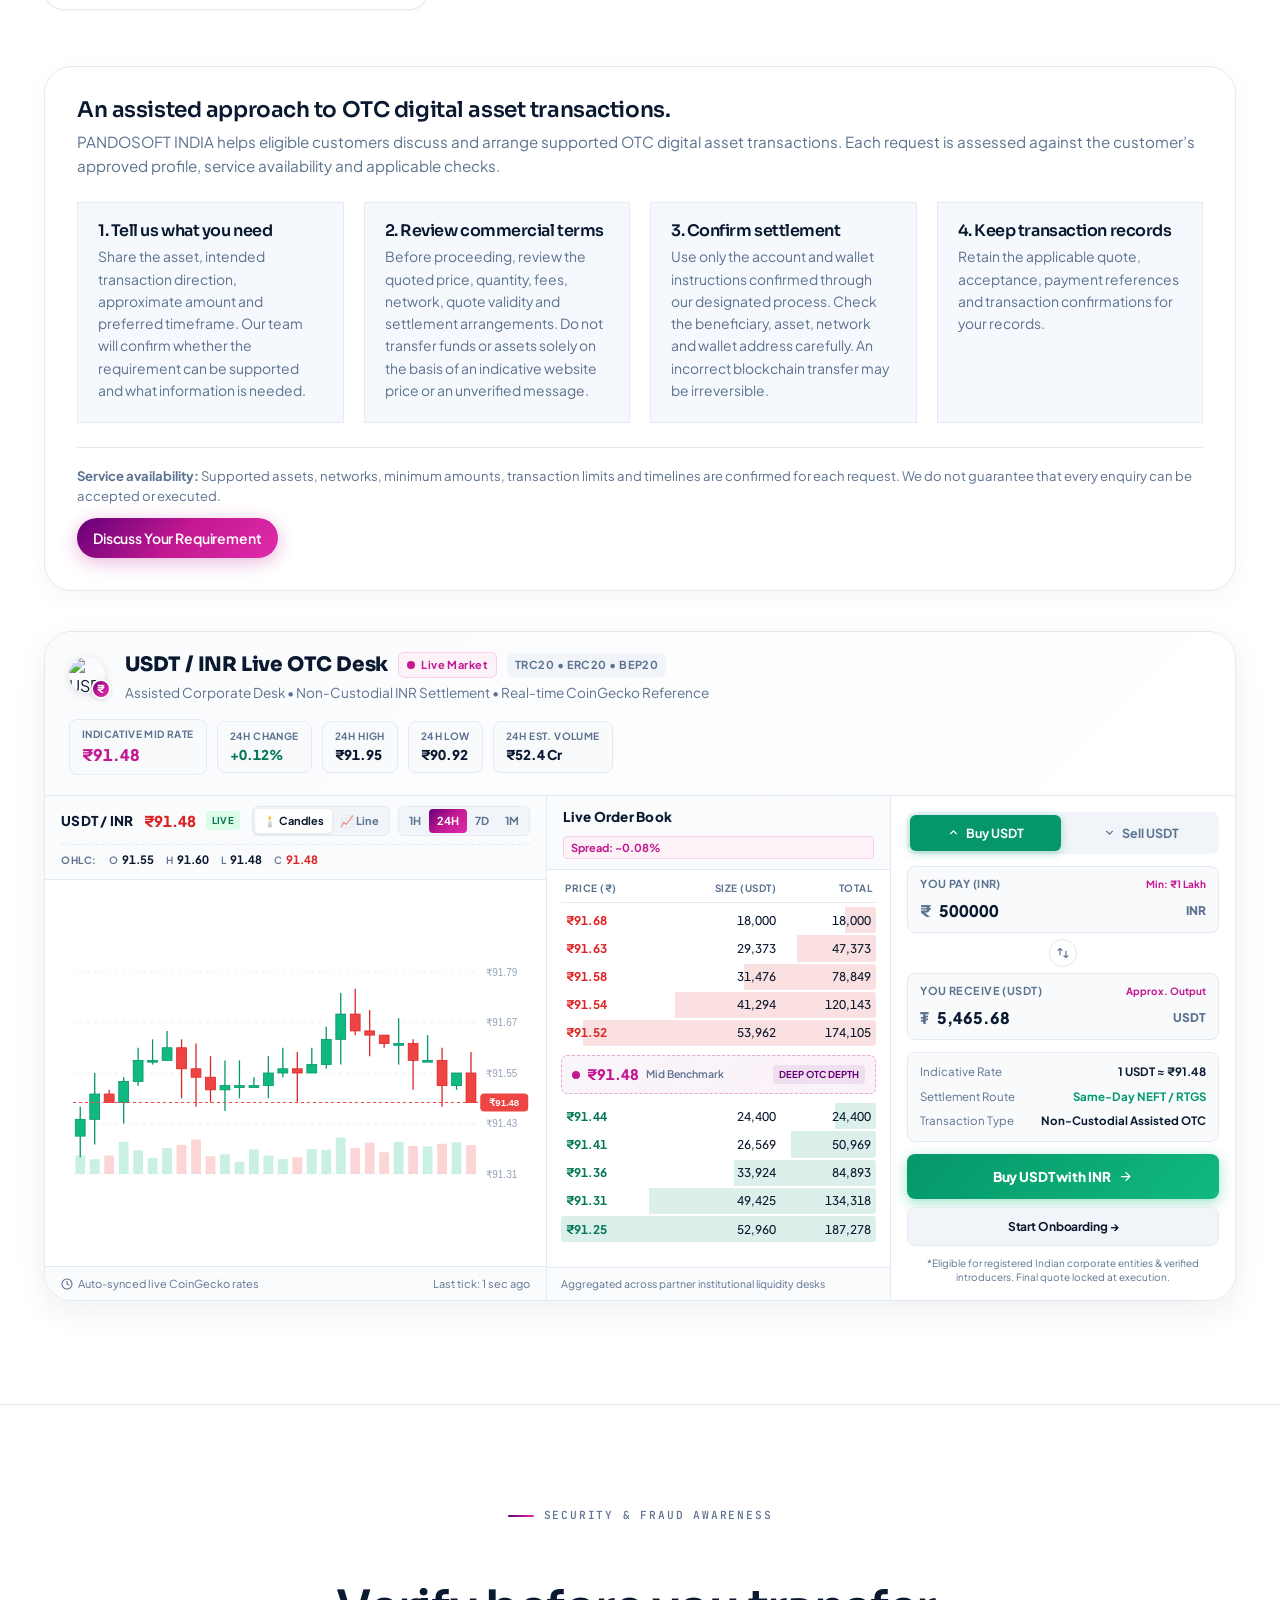
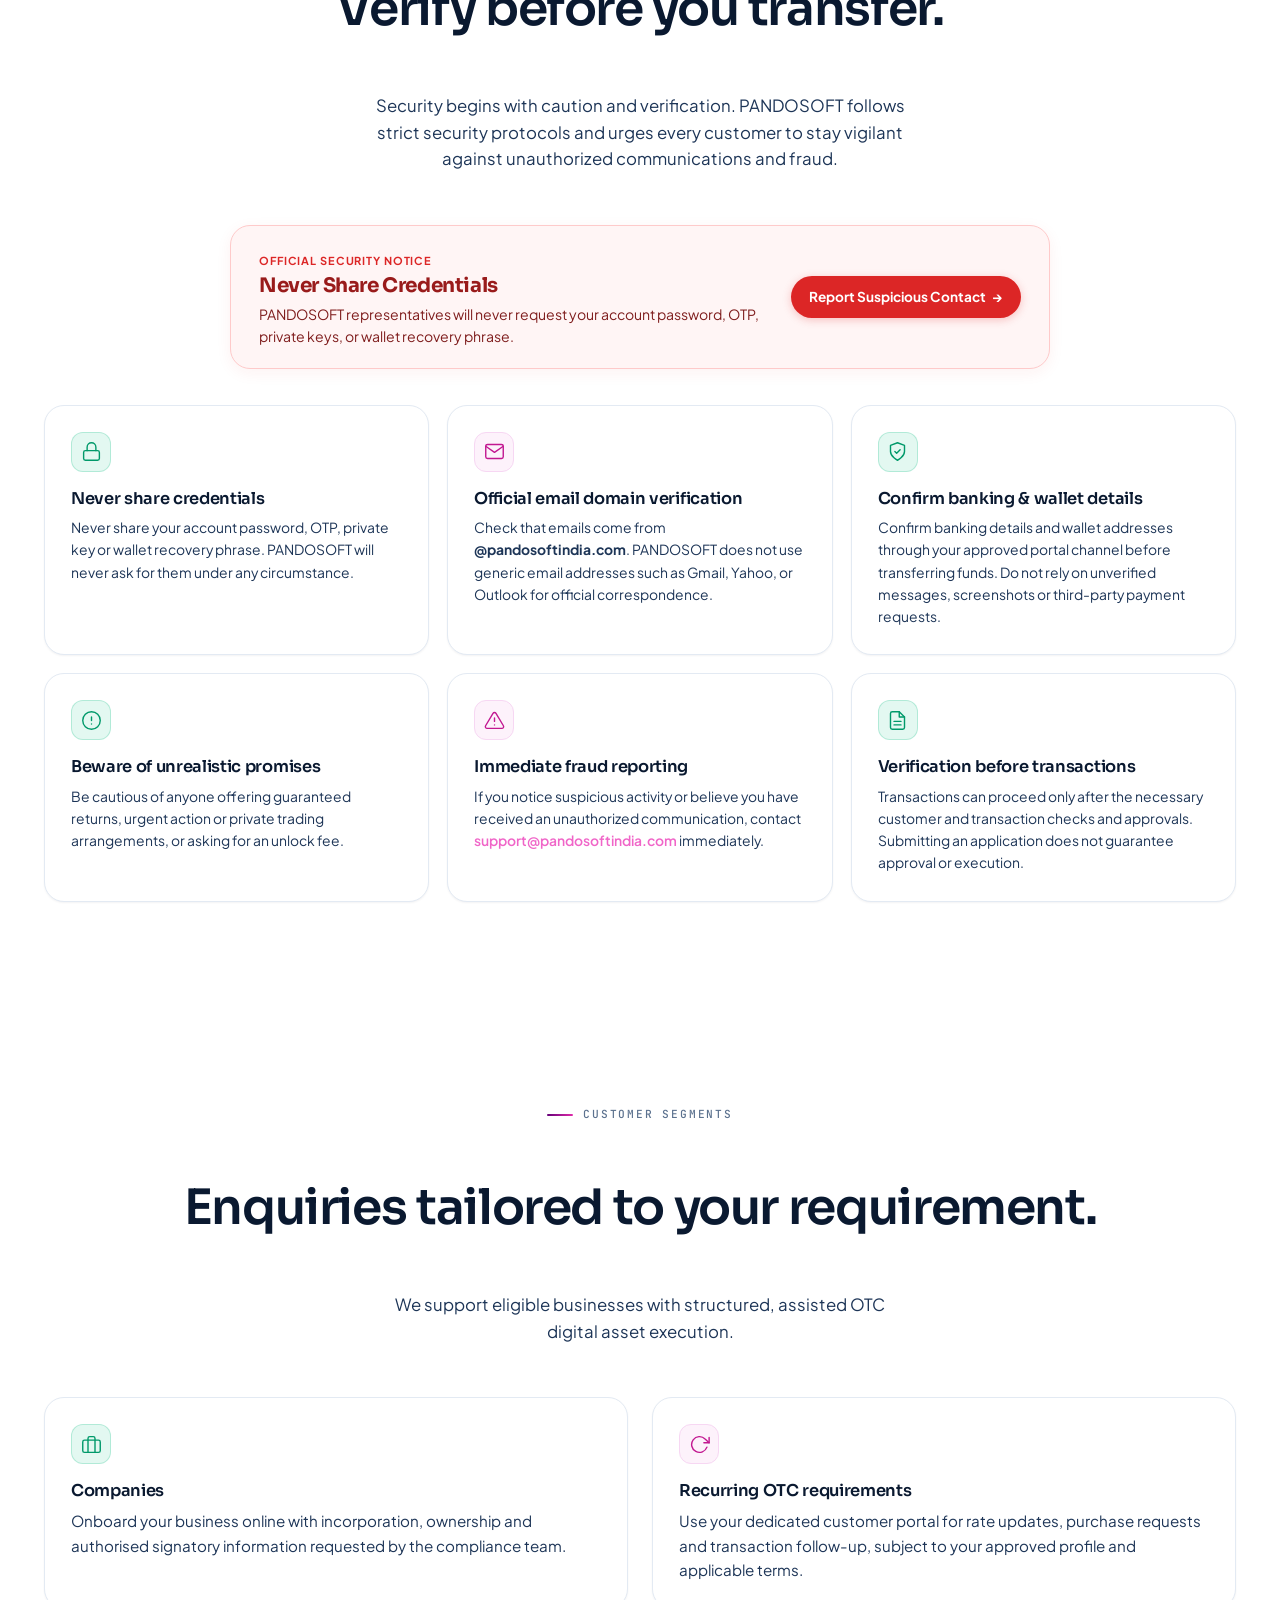
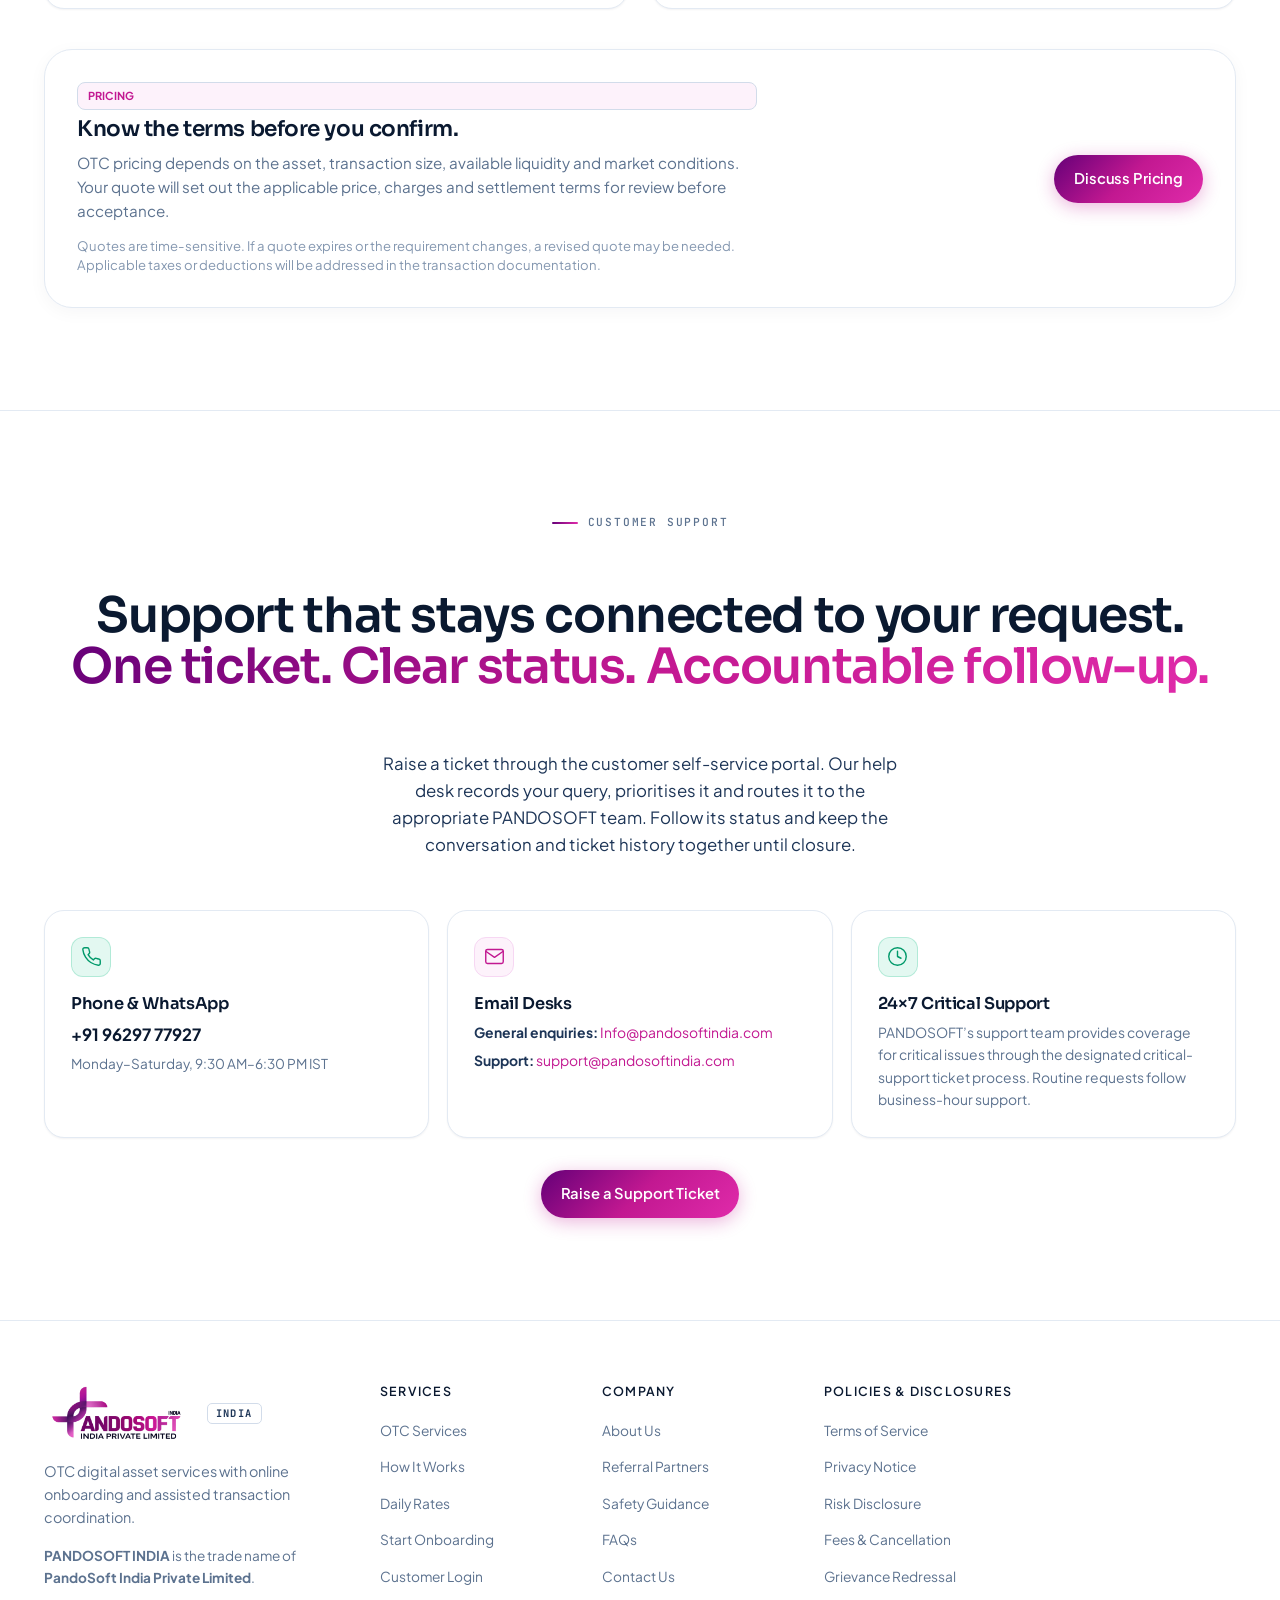
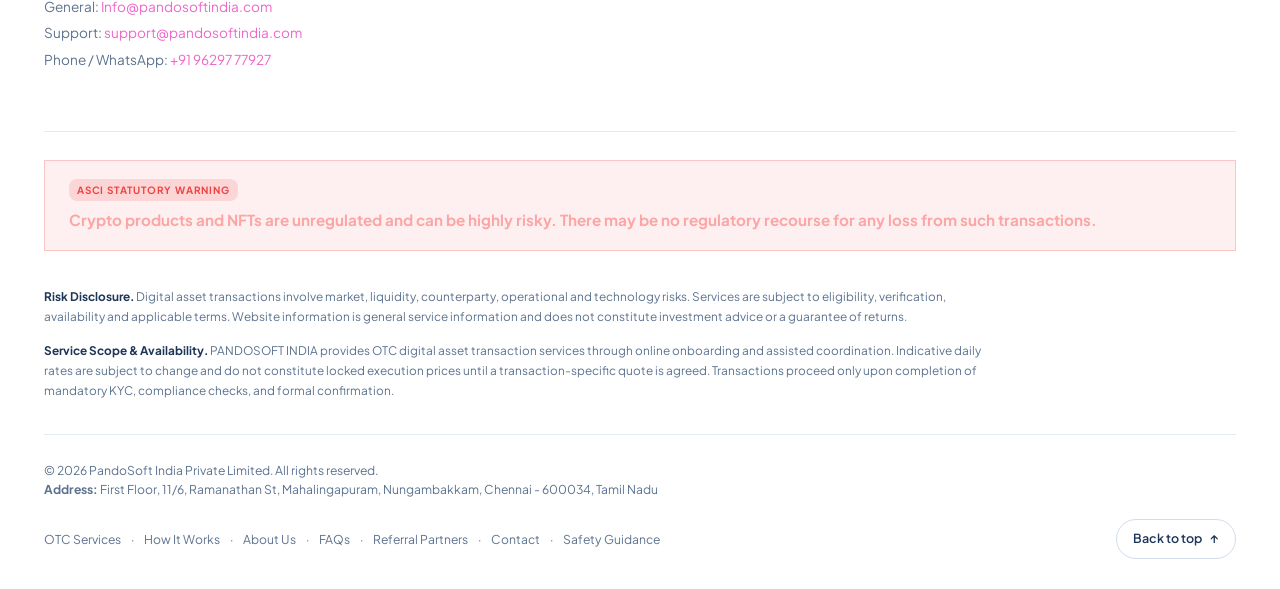
==== commit b9db16a1: "refactor: update favicon and apple-touch-icon links with version query parameters and size attribute" ====
--- a/index.html
+++ b/index.html
@@ -10,8 +10,10 @@
 <link rel="preconnect" href="https://fonts.gstatic.com" crossorigin />
 <link href="https://fonts.googleapis.com/css2?family=Sora:wght@400;500;600;700&family=Plus+Jakarta+Sans:wght@400;500;600;700&family=JetBrains+Mono:wght@400;500;600&display=swap" rel="stylesheet" />
 <link rel="stylesheet" href="styles.css" />
-<link rel="icon" type="image/png" href="logo.png" />
-<link rel="apple-touch-icon" href="logo.png" />
+<link rel="icon" type="image/png" sizes="32x32" href="logo.png?v=2" />
+<link rel="icon" type="image/png" sizes="16x16" href="logo.png?v=2" />
+<link rel="shortcut icon" href="favicon.ico?v=2" />
+<link rel="apple-touch-icon" sizes="180x180" href="logo.png?v=2" />
 </head>
 <body>
 
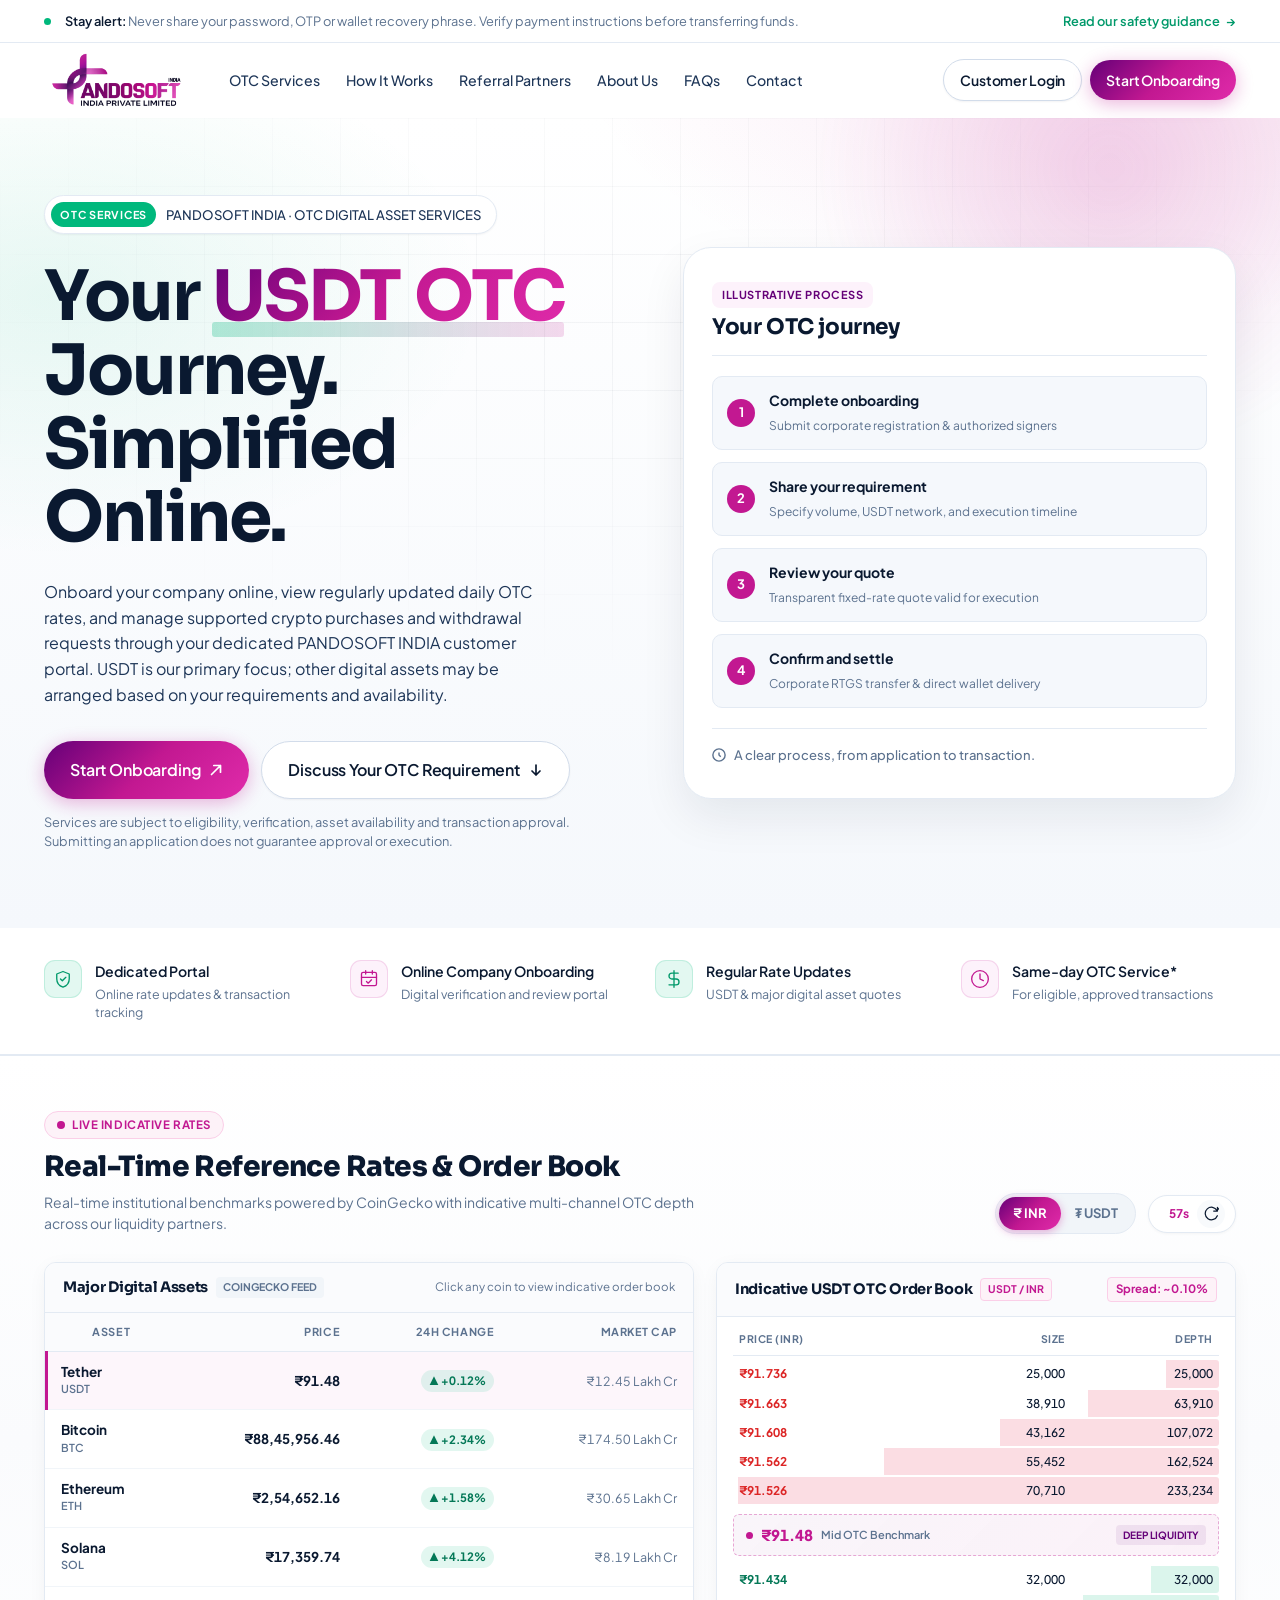
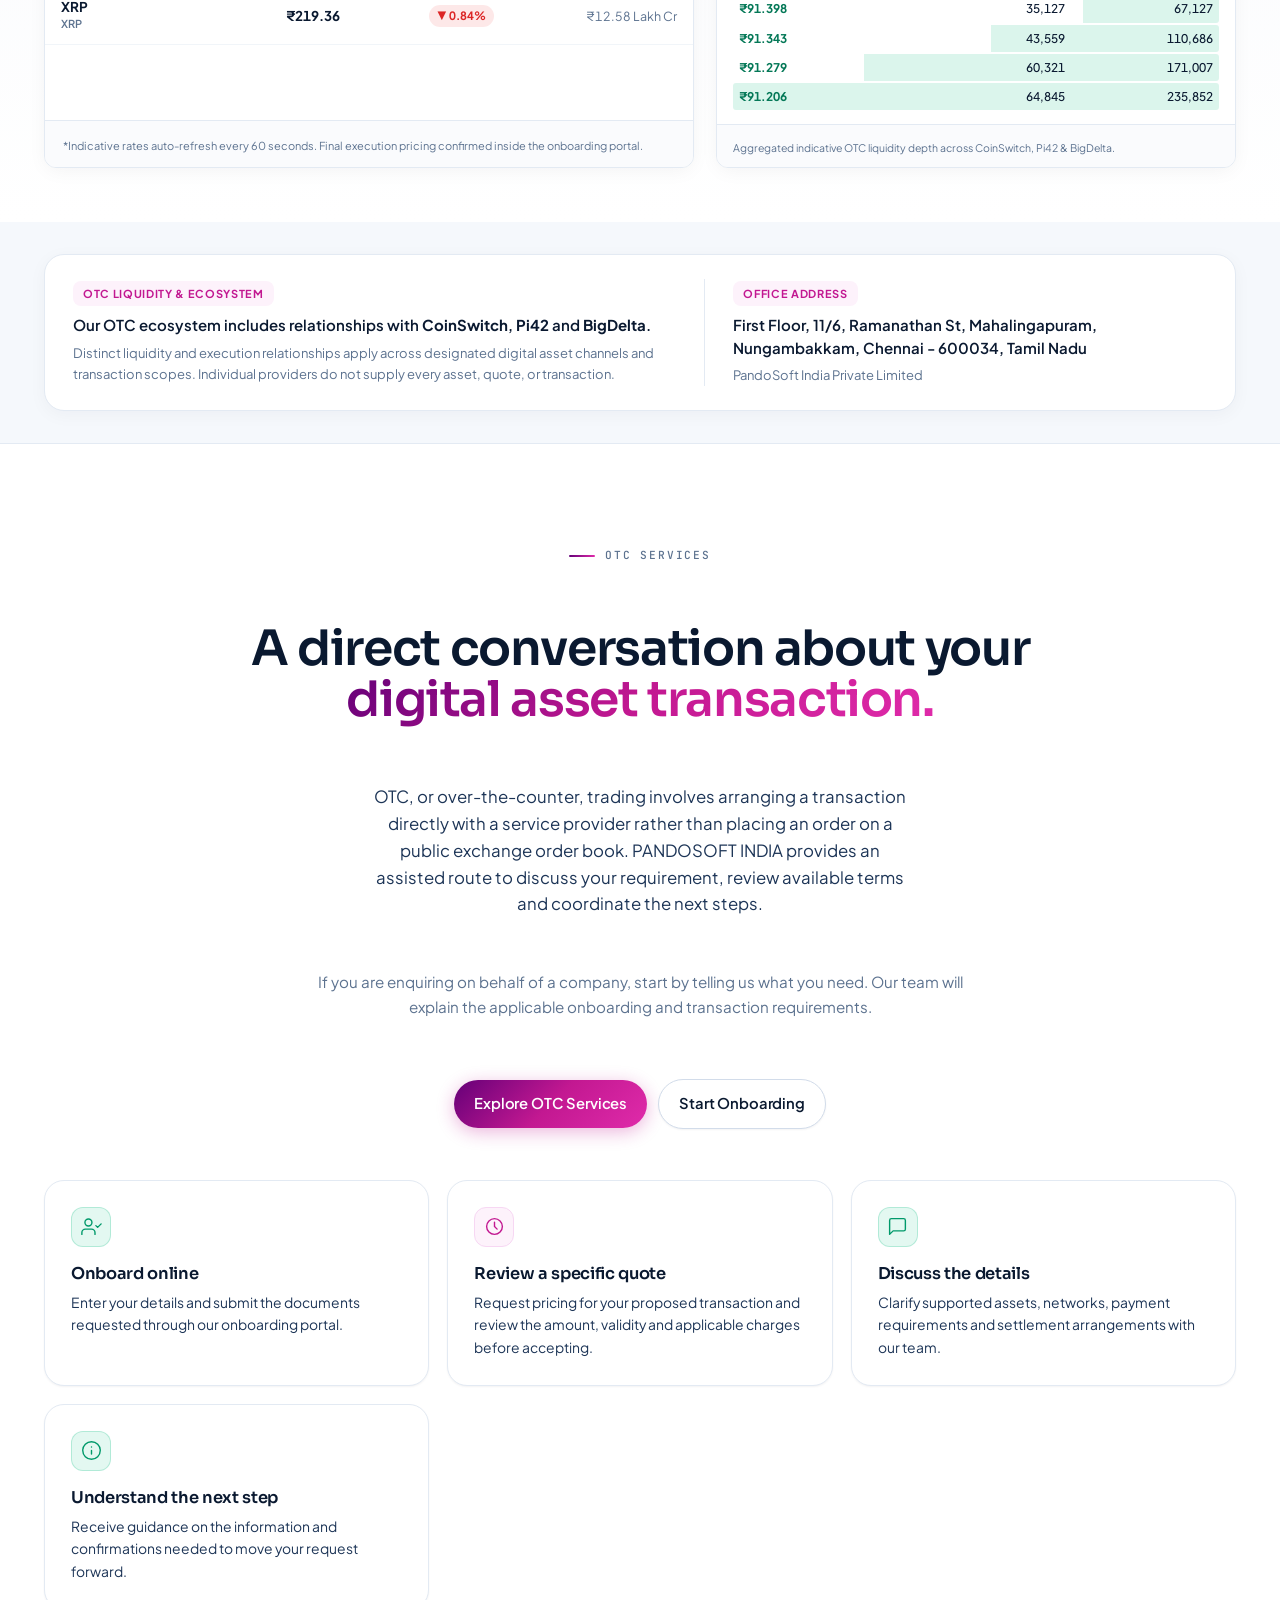
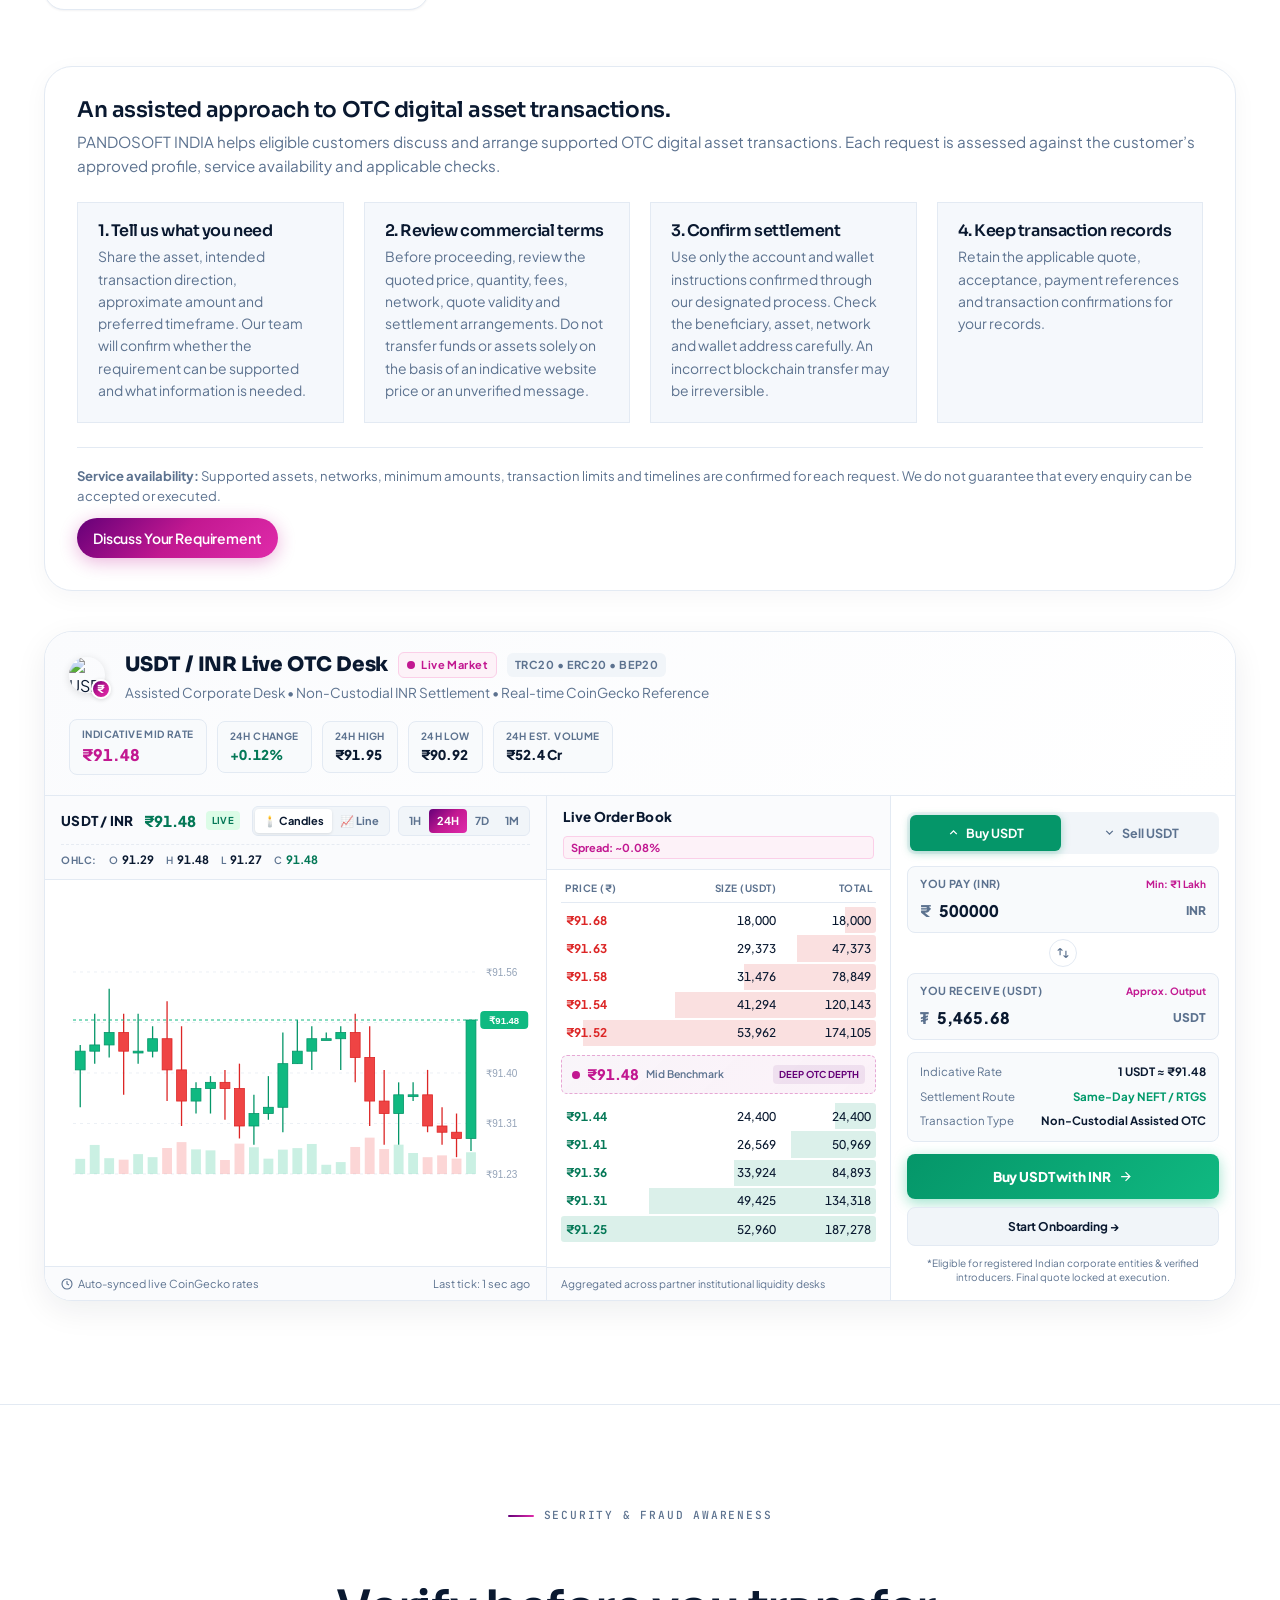
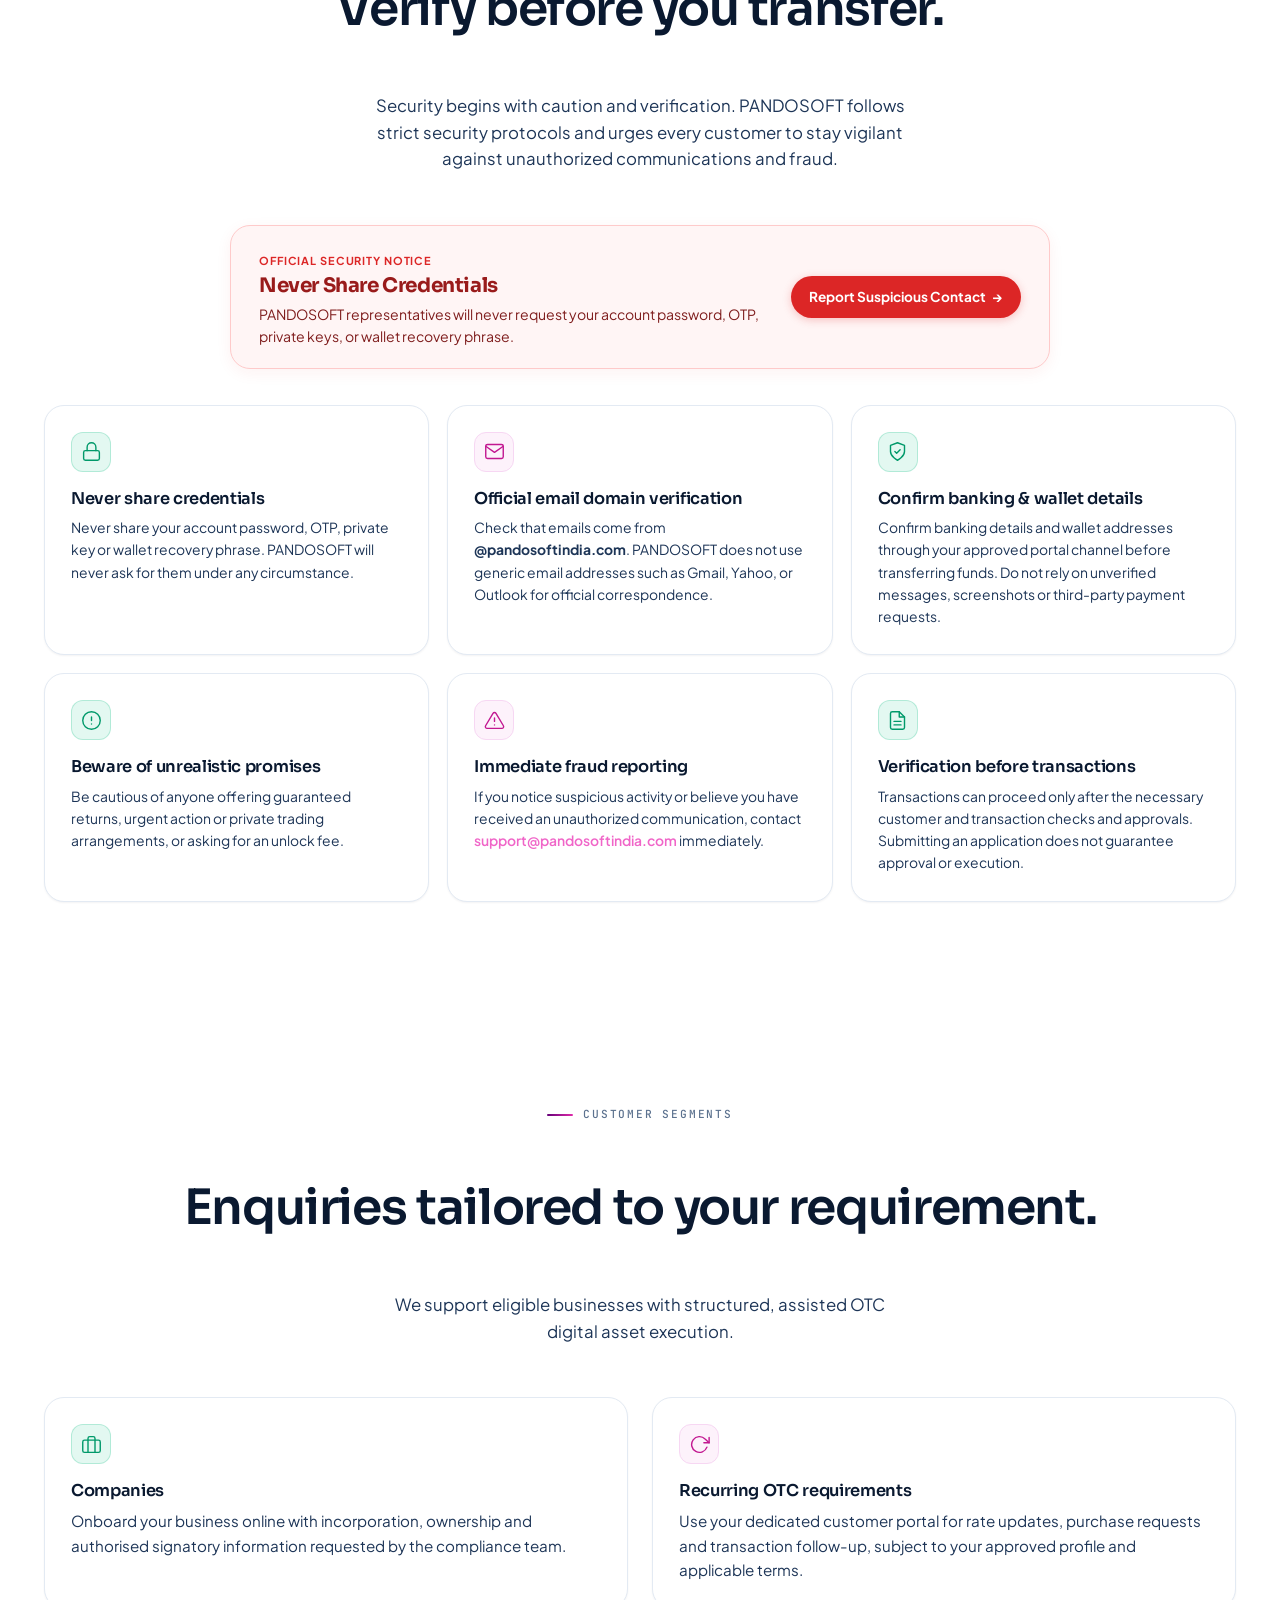
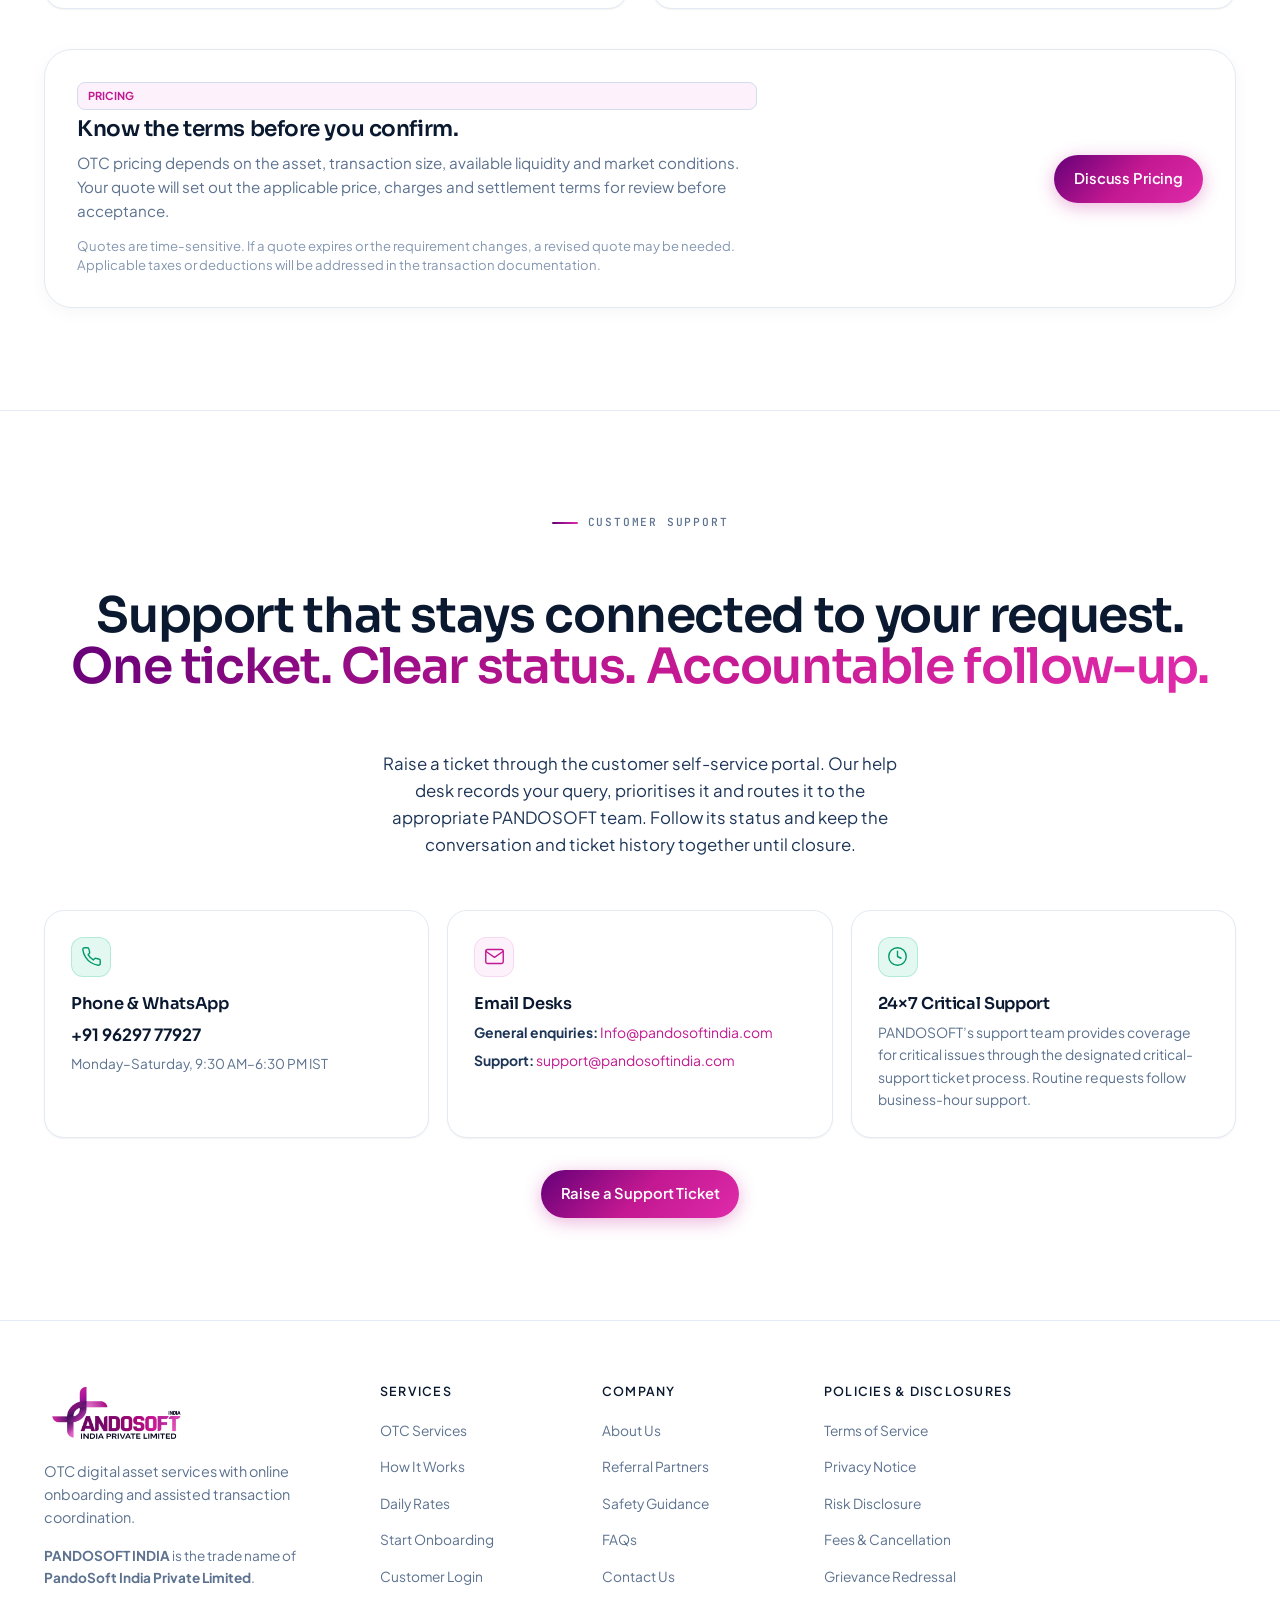
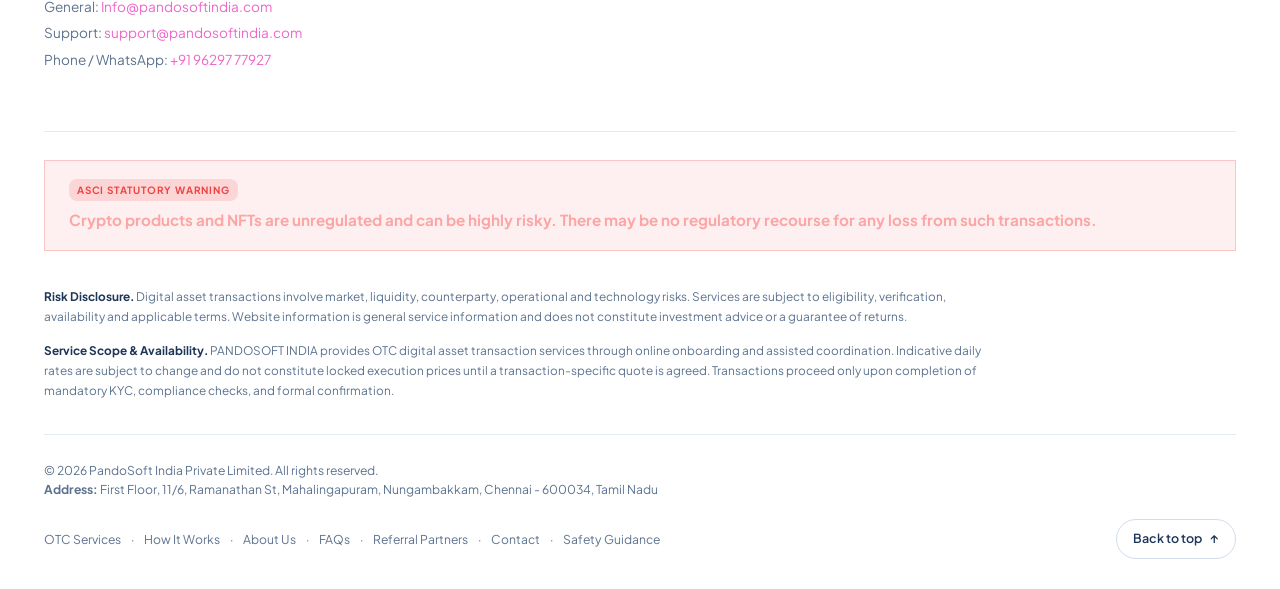
==== commit c74ab00a: "refactor: remove INDIA brand tag from headers and footers across HTML pages" ====
--- a/index.html
+++ b/index.html
@@ -37,7 +37,6 @@
   <div class="wrap header__in">
     <a class="brand" href="#top" aria-label="PandoSoft India — home">
       <img class="brand__logo-img" src="main-logo.png" alt="PandoSoft India" />
-      <span class="brand__tag">INDIA</span>
     </a>
 
     <nav class="nav" aria-label="Main">
@@ -814,7 +813,6 @@
       <div class="footer__brand">
         <a class="brand brand--light" href="#top" aria-label="PandoSoft India — home">
           <img class="brand__logo-img" src="main-logo.png" alt="PandoSoft India" />
-          <span class="brand__tag">INDIA</span>
         </a>
         <p style="margin: 12px 0 16px 0; line-height: 1.6; color: var(--d-muted); font-size: 0.9rem;">
           OTC digital asset services with online onboarding and assisted transaction coordination.
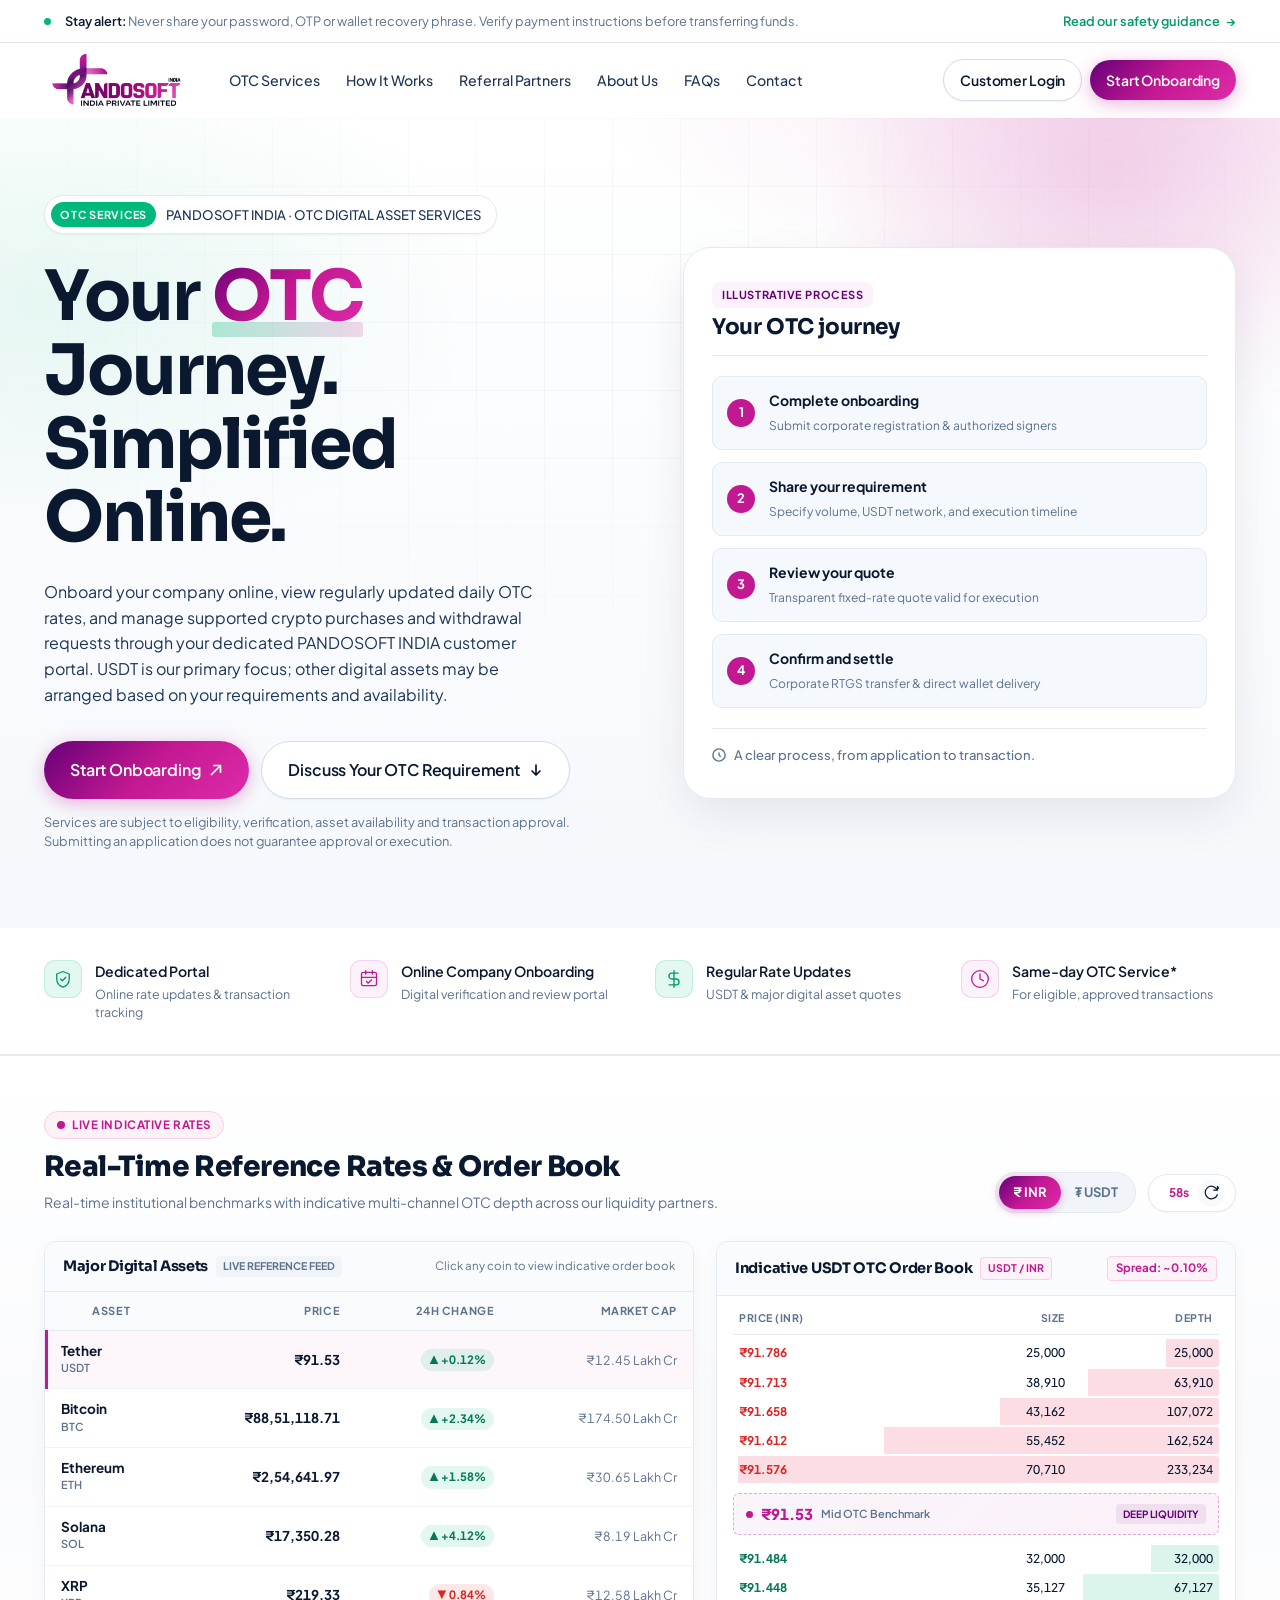
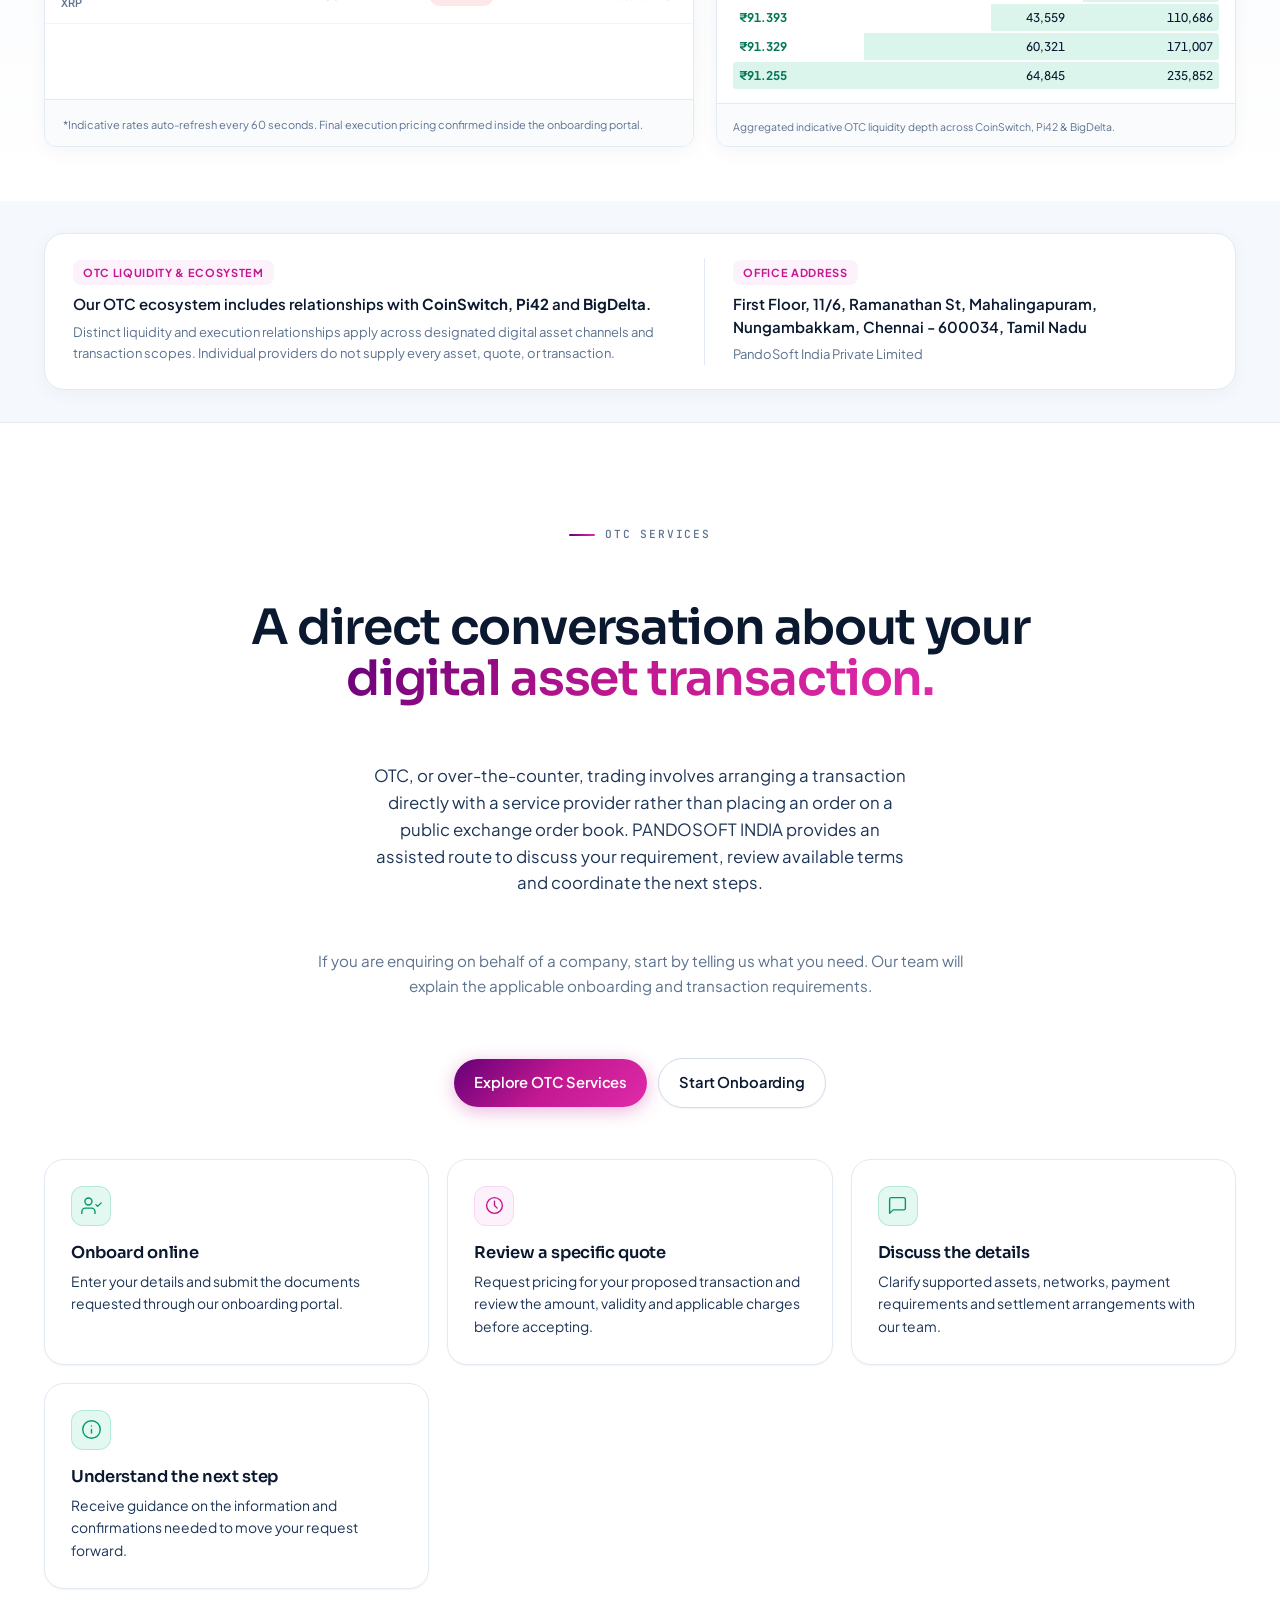
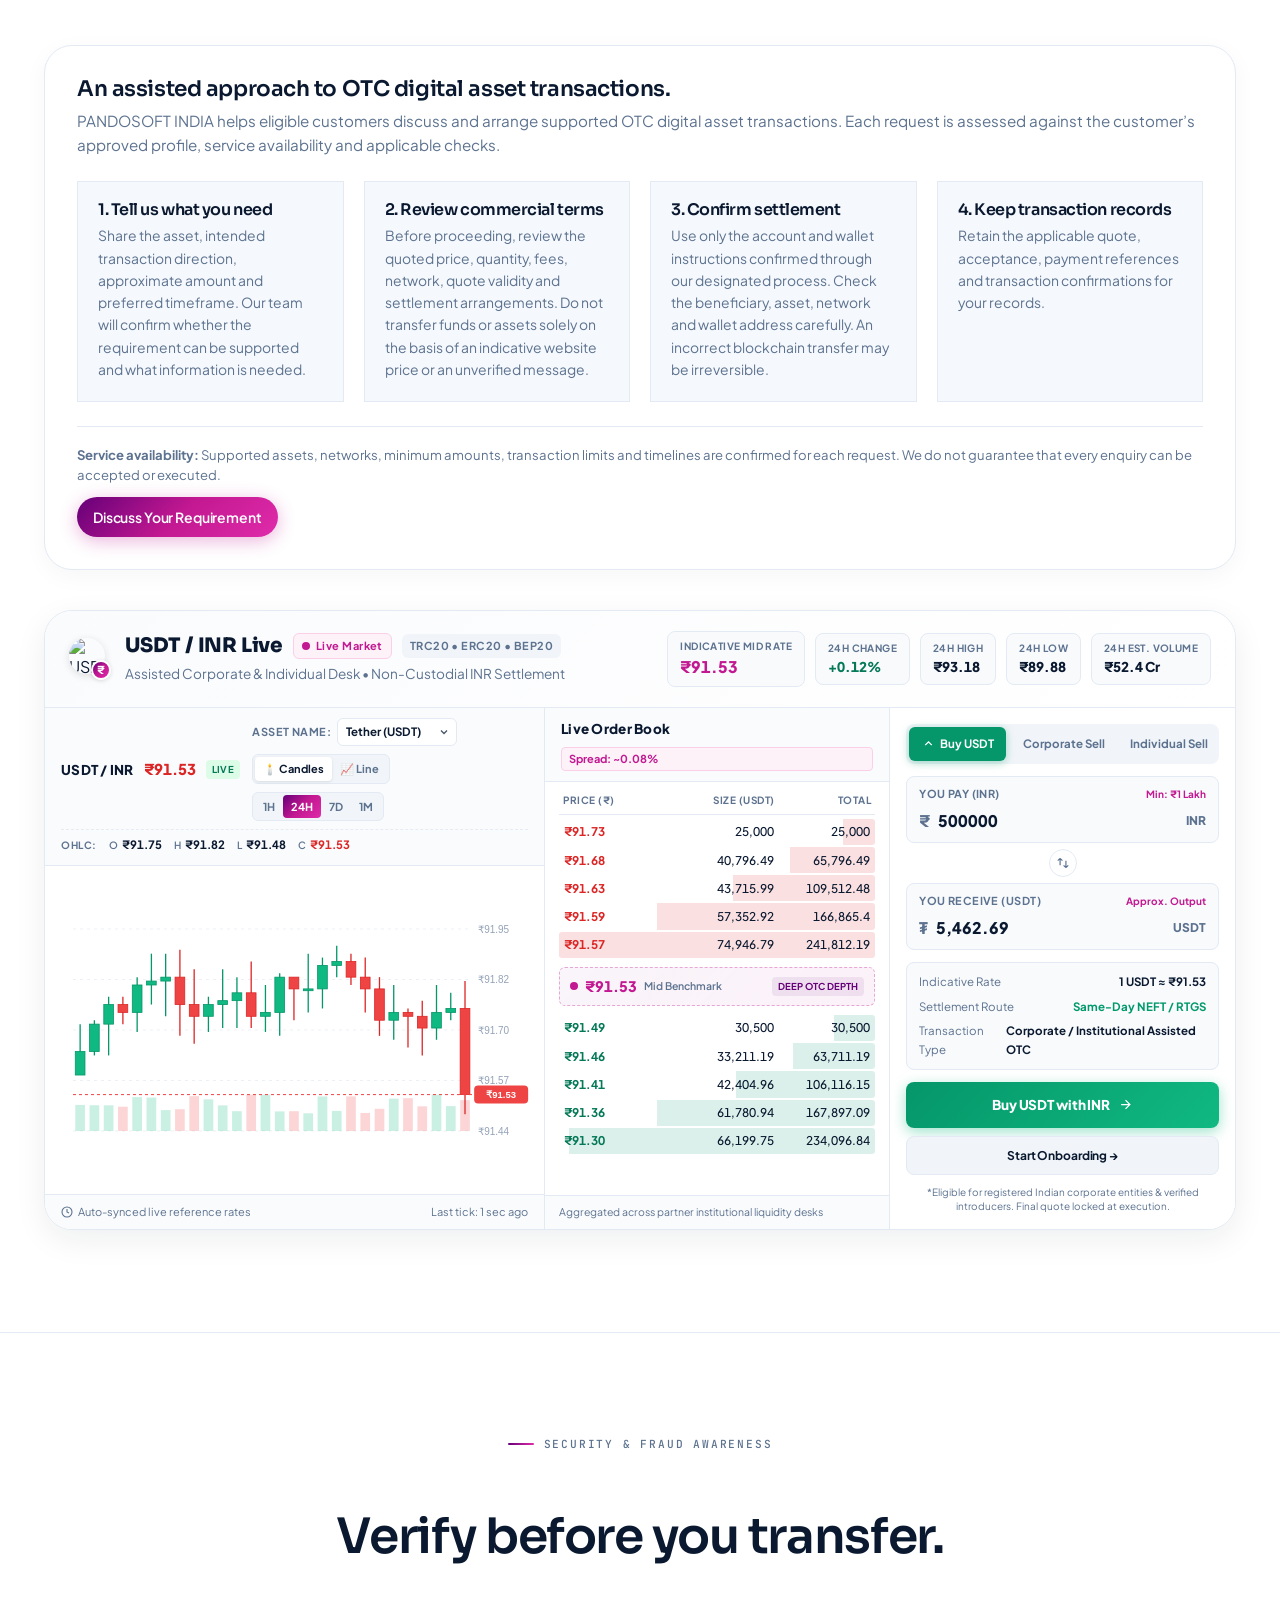
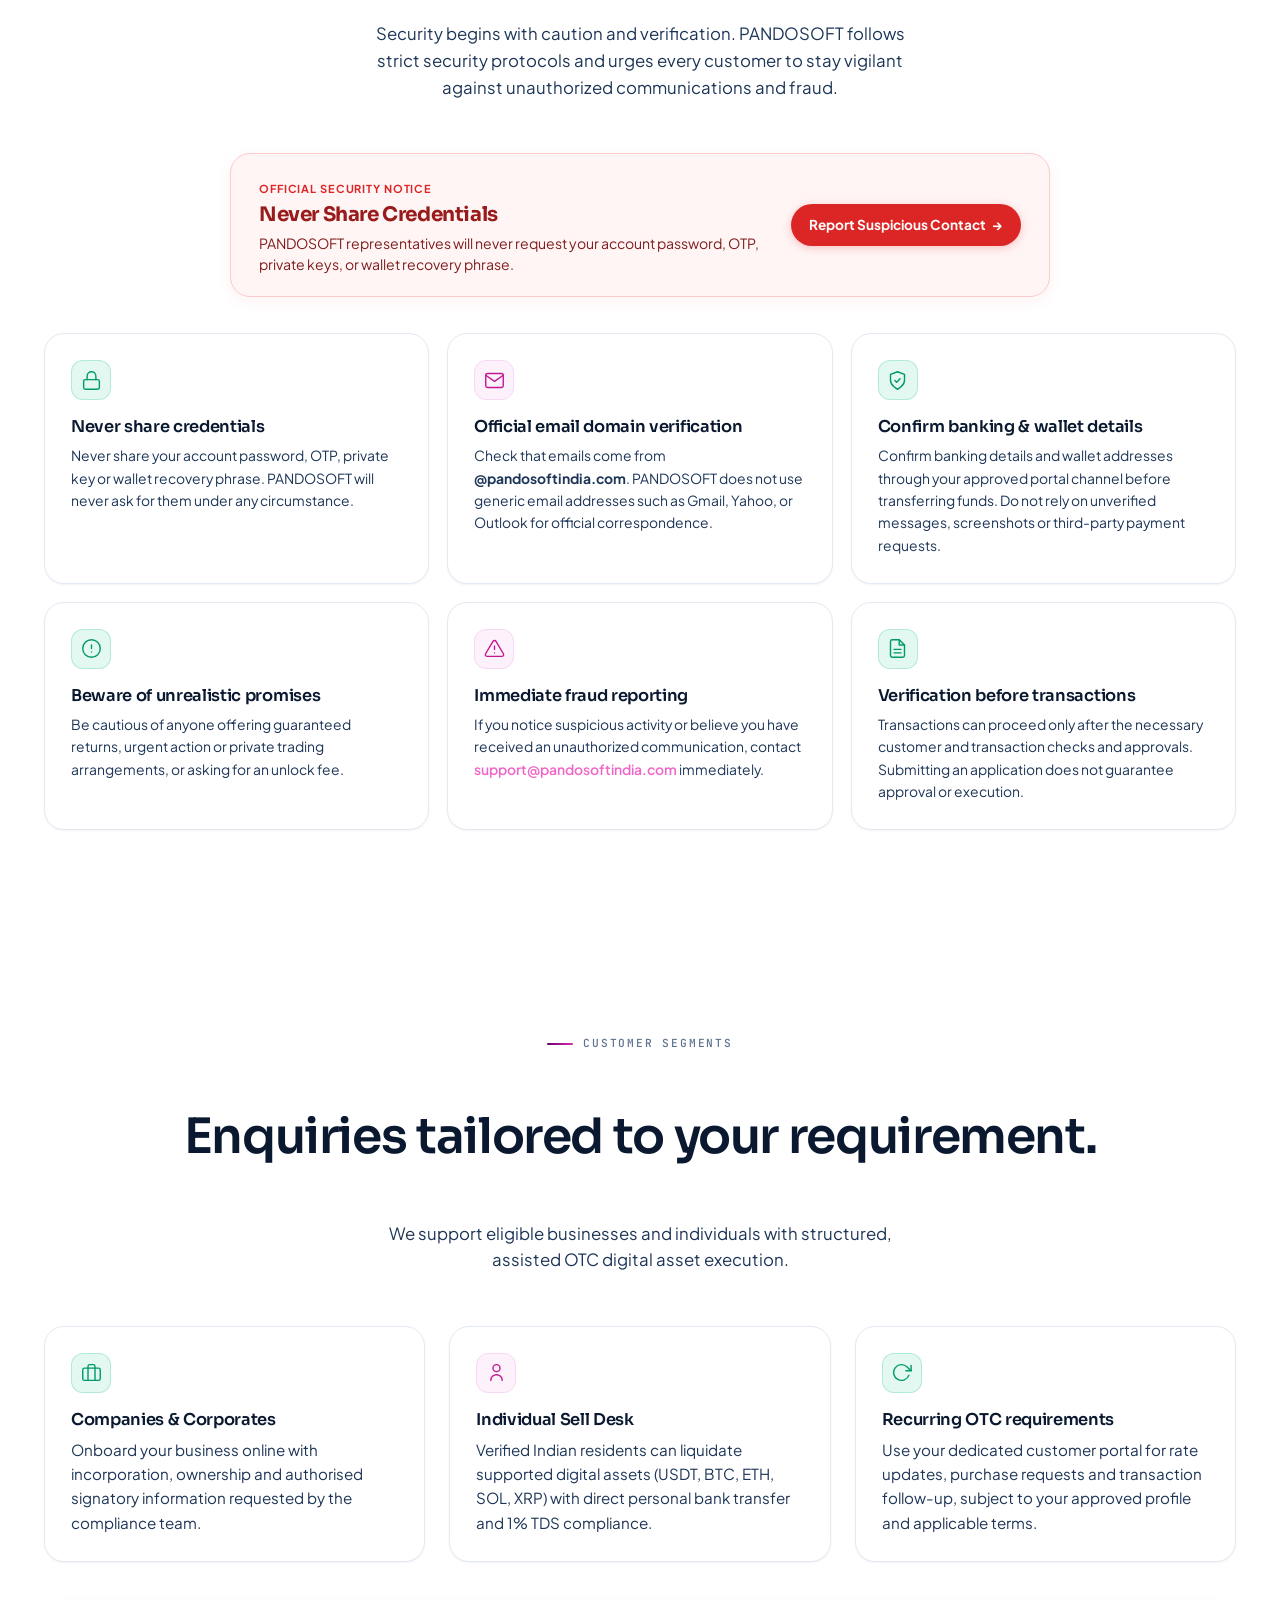
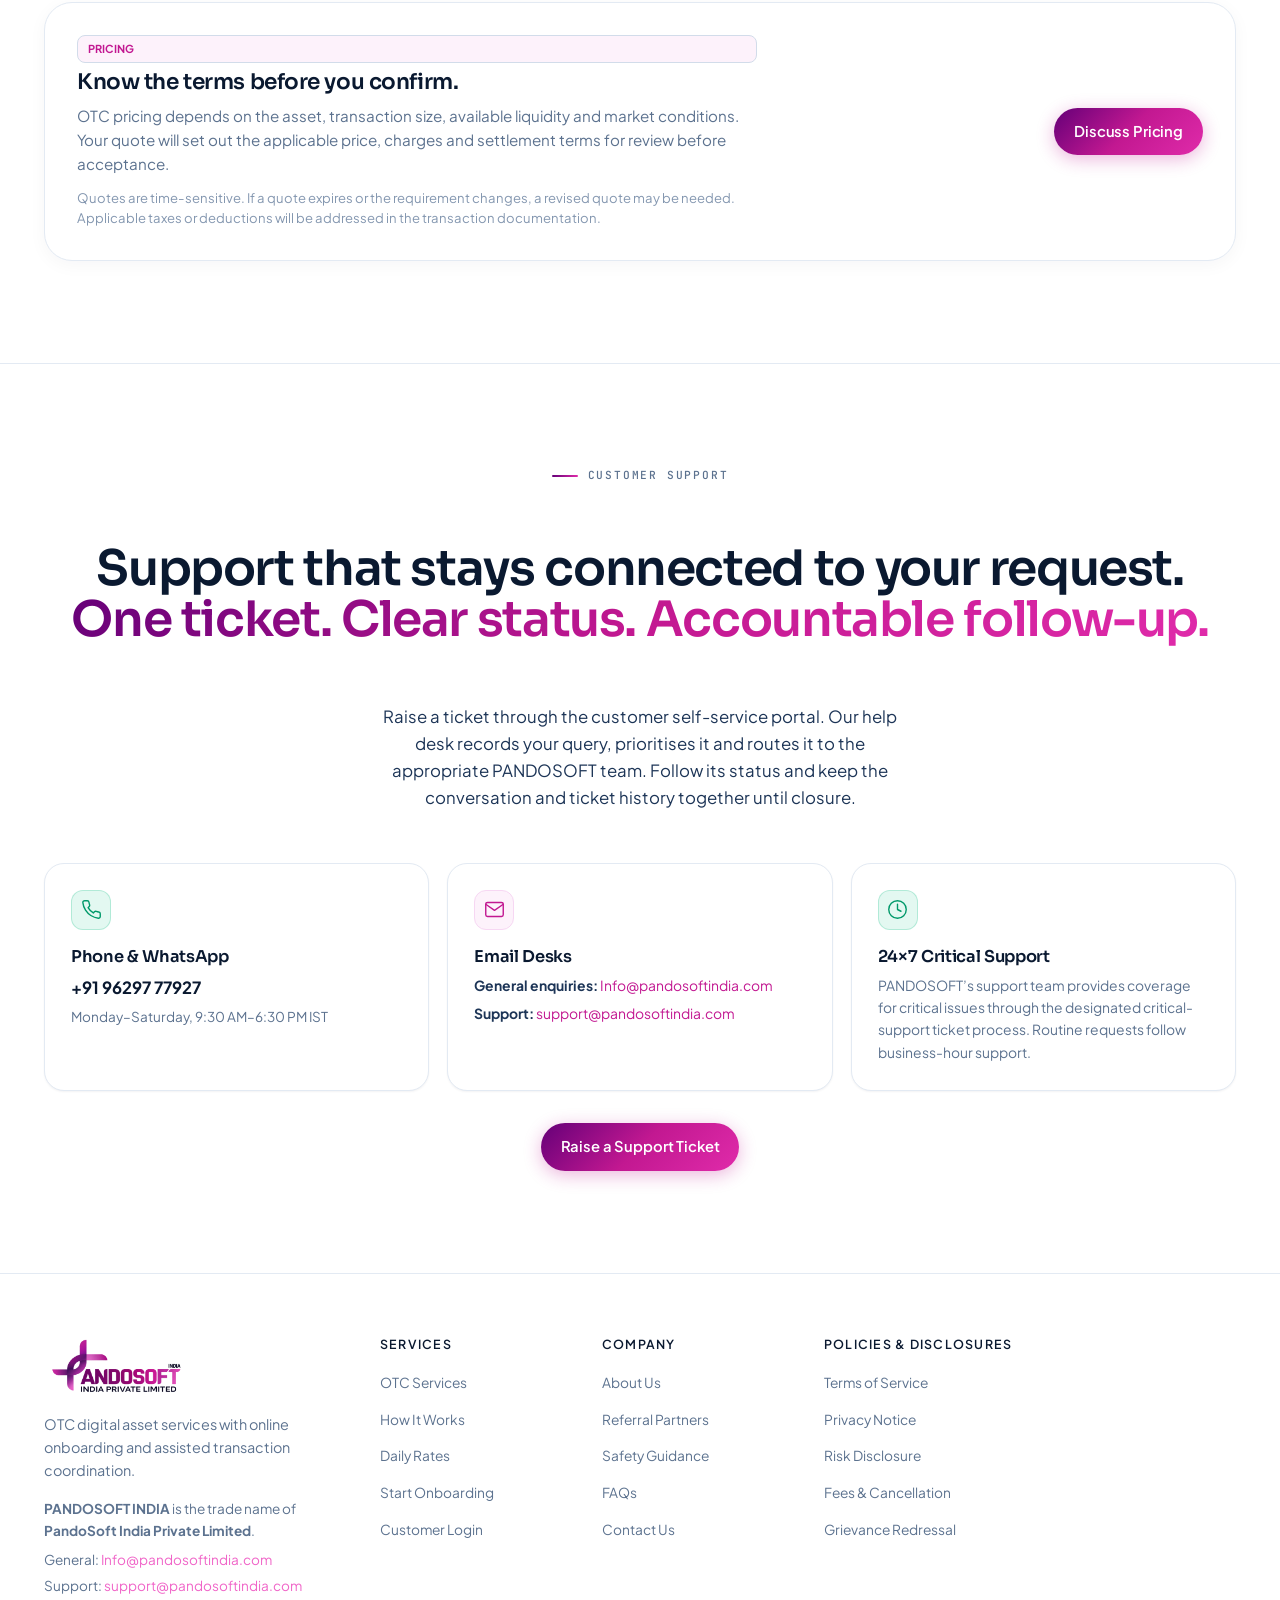
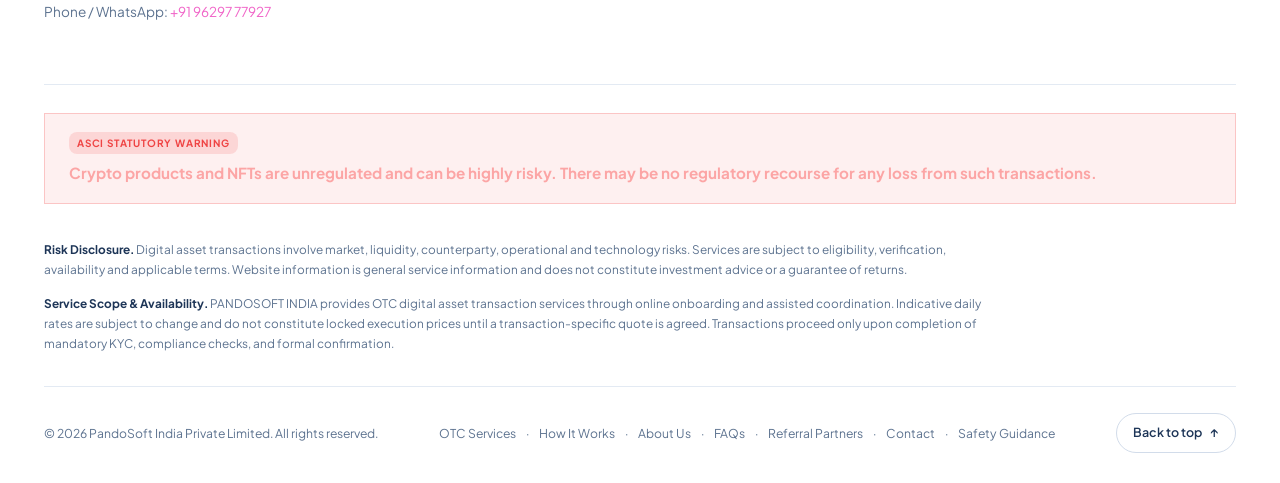
==== commit 7b9b9c3a: "refactor: format HTML and CSS with consistent indentation and styling" ====
--- a/index.html
+++ b/index.html
@@ -3,7 +3,7 @@
 <head>
 <meta charset="utf-8" />
 <meta name="viewport" content="width=device-width, initial-scale=1" />
-<title>PandoSoft India — Your USDT OTC Journey. Simplified Online.</title>
+<title>PandoSoft India — Your OTC Journey. Simplified Online.</title>
 <meta name="description" content="Buy, sell and trade 400+ cryptocurrencies in rupees. UPI deposits, INR-margined futures, 1% TDS handled automatically and a demo terminal you can try without signing up." />
 <meta name="theme-color" content="#071B3A" />
 <link rel="preconnect" href="https://fonts.googleapis.com" />
@@ -92,7 +92,7 @@
       </p>
 
       <h1 class="reveal d1">
-        Your <span class="mark">USDT OTC</span> Journey.<br />
+        Your <span class="mark">OTC</span> Journey.<br />
         Simplified Online.
       </h1>
 
@@ -207,7 +207,7 @@
         </span>
         <h2 class="rates-title">Real-Time Reference Rates &amp; Order Book</h2>
         <p class="rates-subtitle">
-          Real-time institutional benchmarks powered by CoinGecko with indicative multi-channel OTC depth across our liquidity partners.
+          Real-time institutional benchmarks with indicative multi-channel OTC depth across our liquidity partners.
         </p>
       </div>
       <div class="rates-header__controls">
@@ -230,7 +230,7 @@
         <div class="rates-card__head">
           <div class="rates-card__title-group">
             <h3 class="rates-card__title">Major Digital Assets</h3>
-            <span class="rates-card__tag">CoinGecko Feed</span>
+            <span class="rates-card__tag">Live Reference Feed</span>
           </div>
           <span class="rates-card__note">Click any coin to view indicative order book</span>
         </div>
@@ -413,21 +413,21 @@
       </div>
     </div>
 
-    <!-- ══════════ LIVE USDT/INR CHART, ORDER BOOK & BUY/SELL DESK ══════════ -->
+    <!-- ══════════ LIVE DIGITAL ASSETS / INR CHART, ORDER BOOK & BUY/SELL DESK ══════════ -->
     <div class="usdt-terminal" id="usdt-terminal">
       <div class="usdt-terminal__header">
         <div class="usdt-terminal__pair">
           <div class="usdt-terminal__icons">
-            <img src="https://assets.coingecko.com/coins/images/325/large/Tether.png" alt="USDT" class="usdt-terminal__logo" />
+            <img src="https://assets.coingecko.com/coins/images/325/large/Tether.png" alt="USDT" class="usdt-terminal__logo" id="terminalAssetLogo" />
             <span class="usdt-terminal__badge-inr">₹</span>
           </div>
           <div>
             <div class="usdt-terminal__title-row">
-              <h3 class="usdt-terminal__title">USDT / INR Live OTC Desk</h3>
+              <h3 class="usdt-terminal__title" id="terminalMainTitle">USDT / INR Live</h3>
               <span class="terminal-badge terminal-badge--live"><span class="pulse-dot"></span> Live Market</span>
-              <span class="terminal-badge terminal-badge--chain">TRC20 &bull; ERC20 &bull; BEP20</span>
-            </div>
-            <p class="usdt-terminal__sub">Assisted Corporate Desk &bull; Non-Custodial INR Settlement &bull; Real-time CoinGecko Reference</p>
+              <span class="terminal-badge terminal-badge--chain" id="terminalChainBadge">TRC20 &bull; ERC20 &bull; BEP20</span>
+            </div>
+            <p class="usdt-terminal__sub" id="terminalSubTitle">Assisted Corporate &amp; Individual Desk &bull; Non-Custodial INR Settlement</p>
           </div>
         </div>
 
@@ -461,11 +461,21 @@
           <div class="panel-header">
             <div class="panel-header__top">
               <div class="panel-header__market">
-                <span class="panel-header__title">USDT / INR</span>
+                <span class="panel-header__title" id="chartMarketTitle">USDT / INR</span>
                 <span class="panel-header__price" id="chartHoverPrice">₹91.48</span>
                 <span class="panel-header__badge">Live</span>
               </div>
               <div class="panel-header__controls">
+                <div class="asset-selector-wrap">
+                  <label for="graphAssetSelect" class="asset-selector-label">Asset Name:</label>
+                  <select id="graphAssetSelect" class="graph-asset-dropdown" aria-label="Select Asset Name">
+                    <option value="bitcoin">Bitcoin (BTC)</option>
+                    <option value="ethereum">Ethereum (ETH)</option>
+                    <option value="tether" selected>Tether (USDT)</option>
+                    <option value="ripple">XRP (XRP)</option>
+                    <option value="solana">Solana (SOL)</option>
+                  </select>
+                </div>
                 <div class="chart-mode-selector" role="group" aria-label="Chart Style">
                   <button type="button" class="mode-btn is-active" data-mode="candles" title="Candlestick Chart">🕯️ Candles</button>
                   <button type="button" class="mode-btn" data-mode="line" title="Line Chart">📈 Line</button>
@@ -498,7 +508,7 @@
           <div class="chart-info-bar">
             <span class="chart-info-tag">
               <svg width="12" height="12" viewBox="0 0 24 24" fill="none" stroke="currentColor" stroke-width="2.2"><circle cx="12" cy="12" r="10"/><polyline points="12 6 12 12 16 14"/></svg>
-              Auto-synced live CoinGecko rates
+              Auto-synced live reference rates
             </span>
             <span class="chart-info-note" id="chartSyncTime">Last tick: 1 sec ago</span>
           </div>
@@ -514,7 +524,7 @@
           <div class="desk-book">
             <div class="desk-book__head">
               <span>Price (₹)</span>
-              <span class="text-right">Size (USDT)</span>
+              <span class="text-right" id="deskBookSizeHead">Size (USDT)</span>
               <span class="text-right">Total</span>
             </div>
 
@@ -549,11 +559,15 @@
           <div class="trade-toggle-bar">
             <button type="button" class="trade-toggle-btn trade-toggle-btn--buy is-active" id="btnSideBuy">
               <svg width="13" height="13" viewBox="0 0 24 24" fill="none" stroke="currentColor" stroke-width="2.5"><polyline points="18 15 12 9 6 15"/></svg>
-              Buy USDT
+              <span id="txtBtnBuy">Buy USDT</span>
             </button>
             <button type="button" class="trade-toggle-btn trade-toggle-btn--sell" id="btnSideSell">
               <svg width="13" height="13" viewBox="0 0 24 24" fill="none" stroke="currentColor" stroke-width="2.5"><polyline points="6 9 12 15 18 9"/></svg>
-              Sell USDT
+              Corporate Sell
+            </button>
+            <button type="button" class="trade-toggle-btn trade-toggle-btn--sell trade-toggle-btn--ind-sell" id="btnSideIndSell">
+              <svg width="13" height="13" viewBox="0 0 24 24" fill="none" stroke="currentColor" stroke-width="2.5"><circle cx="12" cy="7" r="4"/><path d="M5.5 21a6.5 6.5 0 0 1 13 0"/></svg>
+              Individual Sell
             </button>
           </div>
 
@@ -562,11 +576,11 @@
             <div class="trade-input-block">
               <div class="trade-input-block__head">
                 <label for="tradeInpPay" id="lblTradePay">You Pay (INR)</label>
-                <span class="trade-input-block__tag">Min: ₹1 Lakh</span>
+                <span class="trade-input-block__tag" id="tagTradeMin">Min: ₹1 Lakh</span>
               </div>
               <div class="trade-input-row">
                 <span class="trade-cur-symbol" id="symTradePay">₹</span>
-                <input type="number" id="tradeInpPay" class="trade-num-input" value="500000" step="10000" min="50000" />
+                <input type="number" id="tradeInpPay" class="trade-num-input" value="500000" step="10000" min="25000" />
                 <span class="trade-cur-code" id="codeTradePay">INR</span>
               </div>
             </div>
@@ -599,11 +613,11 @@
               </div>
               <div class="trade-summary-row">
                 <span>Settlement Route</span>
-                <strong style="color:var(--green-700);">Same-Day NEFT / RTGS</strong>
+                <strong style="color:var(--green-700);" id="deskSummaryRoute">Same-Day NEFT / RTGS</strong>
               </div>
               <div class="trade-summary-row">
                 <span>Transaction Type</span>
-                <strong>Non-Custodial Assisted OTC</strong>
+                <strong id="deskSummaryType">Non-Custodial Assisted OTC</strong>
               </div>
             </div>
 
@@ -613,12 +627,12 @@
                 <span id="txtDeskTradeAction">Buy USDT with INR</span>
                 <svg viewBox="0 0 24 24" fill="none" stroke="currentColor" stroke-width="2"><path d="M5 12h14M12 5l7 7-7 7"/></svg>
               </button>
-              <a href="https://portal.pandosoftindia.com/onboard" class="btn btn--trade-sub">
+              <a href="https://portal.pandosoftindia.com/onboard" class="btn btn--trade-sub" id="btnDeskOnboard">
                 Start Onboarding &rarr;
               </a>
             </div>
 
-            <span class="trade-compliance-note">
+            <span class="trade-compliance-note" id="deskComplianceNote">
               *Eligible for registered Indian corporate entities &amp; verified introducers. Final quote locked at execution.
             </span>
           </div>
@@ -711,17 +725,27 @@
     <div class="sechead sechead--center">
       <p class="eyebrow"><span></span> Customer Segments</p>
       <h2>Enquiries tailored to your requirement.</h2>
-      <p class="sechead__lede">We support eligible businesses with structured, assisted OTC digital asset execution.</p>
-    </div>
-
-    <div class="secgrid" style="grid-template-columns:1fr 1fr; gap:24px; margin-top:32px;">
+      <p class="sechead__lede">We support eligible businesses and individuals with structured, assisted OTC digital asset execution.</p>
+    </div>
+
+    <div class="secgrid" style="grid-template-columns:repeat(auto-fit, minmax(280px, 1fr)); gap:24px; margin-top:32px;">
       <div class="seccard">
         <span class="seccard__ico" aria-hidden="true">
           <svg viewBox="0 0 24 24" fill="none" stroke="currentColor" stroke-width="1.6" stroke-linecap="round" stroke-linejoin="round"><rect x="2" y="7" width="20" height="14" rx="2" ry="2"/><path d="M16 21V5a2 2 0 0 0-2-2h-4a2 2 0 0 0-2 2v16"/></svg>
         </span>
-        <h3>Companies</h3>
+        <h3>Companies &amp; Corporates</h3>
         <p style="font-size:0.95rem; line-height:1.6;">
           Onboard your business online with incorporation, ownership and authorised signatory information requested by the compliance team.
+        </p>
+      </div>
+
+      <div class="seccard">
+        <span class="seccard__ico" aria-hidden="true">
+          <svg viewBox="0 0 24 24" fill="none" stroke="currentColor" stroke-width="1.6" stroke-linecap="round" stroke-linejoin="round"><circle cx="12" cy="7" r="4"/><path d="M5.5 21a6.5 6.5 0 0 1 13 0"/></svg>
+        </span>
+        <h3>Individual Sell Desk</h3>
+        <p style="font-size:0.95rem; line-height:1.6;">
+          Verified Indian residents can liquidate supported digital assets (USDT, BTC, ETH, SOL, XRP) with direct personal bank transfer and 1% TDS compliance.
         </p>
       </div>
 
@@ -876,8 +900,7 @@
     </div>
 
     <div class="footer__bottom">
-      <span>© 2026 PandoSoft India Private Limited. All rights reserved.<br />
-      <strong>Address:</strong> First Floor, 11/6, Ramanathan St, Mahalingapuram, Nungambakkam, Chennai - 600034, Tamil Nadu</span>
+      <span>© 2026 PandoSoft India Private Limited. All rights reserved.</span>
       <div class="footer__bottom-links">
         <a href="#otc-services">OTC Services</a><span aria-hidden="true">·</span>
         <a href="how-it-works.html">How It Works</a><span aria-hidden="true">·</span>
--- a/styles.css
+++ b/styles.css
@@ -10,65 +10,65 @@
 /* ── 1. TOKENS ───────────────────────────────────────────────────────────── */
 :root {
   /* brand logo palette & gradient tokens */
-  --deep-purple:  #650078;
-  --magenta:      #C21891;
-  --bright-pink:  #E02BAA;
+  --deep-purple: #650078;
+  --magenta: #C21891;
+  --bright-pink: #E02BAA;
 
   /* signature gradient */
-  --brand-grad:       linear-gradient(135deg, #650078 0%, #C21891 50%, #E02BAA 100%);
-  --brand-grad-h:     linear-gradient(90deg, #650078 0%, #C21891 50%, #E02BAA 100%);
+  --brand-grad: linear-gradient(135deg, #650078 0%, #C21891 50%, #E02BAA 100%);
+  --brand-grad-h: linear-gradient(90deg, #650078 0%, #C21891 50%, #E02BAA 100%);
   --brand-grad-hover: linear-gradient(135deg, #7A0291 0%, #D81C9F 50%, #F435BD 100%);
 
   /* brand primary mappings */
-  --blue:       #C21891;
-  --blue-700:   #650078;
-  --blue-900:   #1C0224;
-  --blue-ink:   #110117;
-  --blue-50:    #FDF2FB;
-  --blue-100:   #F7D7F3;
-  --green:      #00B87C;
-  --green-700:  #00996A;
-  --green-50:   #E3F8F1;
-  --warn:       #C21891;
-  --down:       #C21891;
-  --down-50:    #FDF2FB;
+  --blue: #C21891;
+  --blue-700: #650078;
+  --blue-900: #1C0224;
+  --blue-ink: #110117;
+  --blue-50: #FDF2FB;
+  --blue-100: #F7D7F3;
+  --green: #00B87C;
+  --green-700: #00996A;
+  --green-50: #E3F8F1;
+  --warn: #C21891;
+  --down: #C21891;
+  --down-50: #FDF2FB;
 
   /* neutrals */
-  --ink:        #0A1930;
-  --ink-2:      #1D3557;
-  --muted:      #5C728F;
-  --muted-2:    #8497B0;
-  --line:       #E3EAF3;
-  --line-2:     #D2DCEA;
-  --bg:         #F5F8FC;
-  --bg-2:       #EEF3FA;
-  --white:      #FFFFFF;
+  --ink: #0A1930;
+  --ink-2: #1D3557;
+  --muted: #5C728F;
+  --muted-2: #8497B0;
+  --line: #E3EAF3;
+  --line-2: #D2DCEA;
+  --bg: #F5F8FC;
+  --bg-2: #EEF3FA;
+  --white: #FFFFFF;
 
   /* dark-section */
-  --d-line:     rgba(255,255,255,.10);
-  --d-line-2:   rgba(255,255,255,.16);
-  --d-text:     #B7C8E0;
-  --d-text-2:   #8AA0C0;
+  --d-line: rgba(255, 255, 255, .10);
+  --d-line-2: rgba(255, 255, 255, .16);
+  --d-text: #B7C8E0;
+  --d-text-2: #8AA0C0;
 
   /* shape */
   --r-xs: 8px;
   --r-sm: 10px;
-  --r:    14px;
+  --r: 14px;
   --r-lg: 20px;
   --r-xl: 28px;
 
   /* shadow */
-  --sh-1: 0 1px 2px rgba(10,25,48,.05);
-  --sh-2: 0 2px 4px rgba(10,25,48,.04), 0 8px 20px rgba(10,25,48,.06);
-  --sh-3: 0 4px 10px rgba(10,25,48,.05), 0 18px 44px rgba(10,25,48,.10);
-  --sh-4: 0 24px 70px rgba(4,18,42,.22);
+  --sh-1: 0 1px 2px rgba(10, 25, 48, .05);
+  --sh-2: 0 2px 4px rgba(10, 25, 48, .04), 0 8px 20px rgba(10, 25, 48, .06);
+  --sh-3: 0 4px 10px rgba(10, 25, 48, .05), 0 18px 44px rgba(10, 25, 48, .10);
+  --sh-4: 0 24px 70px rgba(4, 18, 42, .22);
   --sh-blue: 0 8px 26px rgba(194, 24, 145, .32);
-  --sh-green: 0 8px 24px rgba(0,184,124,.26);
+  --sh-green: 0 8px 24px rgba(0, 184, 124, .26);
 
   /* motion */
-  --ease:  cubic-bezier(.22,1,.36,1);
-  --ease-out: cubic-bezier(.16,1,.3,1);
-  --spring: cubic-bezier(.34,1.4,.64,1);
+  --ease: cubic-bezier(.22, 1, .36, 1);
+  --ease-out: cubic-bezier(.16, 1, .3, 1);
+  --spring: cubic-bezier(.34, 1.4, .64, 1);
 
   /* type */
   --sans: 'Plus Jakarta Sans', system-ui, -apple-system, 'Segoe UI', sans-serif;
@@ -77,8 +77,15 @@
 }
 
 /* ── 2. BASE ─────────────────────────────────────────────────────────────── */
-*, *::before, *::after { box-sizing: border-box; }
-[hidden] { display: none !important; }
+*,
+*::before,
+*::after {
+  box-sizing: border-box;
+}
+
+[hidden] {
+  display: none !important;
+}
 
 html {
   -webkit-text-size-adjust: 100%;
@@ -99,7 +106,10 @@
   -webkit-tap-highlight-color: transparent;
 }
 
-h1, h2, h3, h4 {
+h1,
+h2,
+h3,
+h4 {
   font-family: var(--display);
   font-weight: 600;
   letter-spacing: -.028em;
@@ -108,27 +118,83 @@
   text-wrap: balance;
 }
 
-h1 { font-size: clamp(2.5rem, 5.6vw, 4.35rem); font-weight: 700; }
-h2 { font-size: clamp(1.95rem, 3.9vw, 3.05rem); }
-h3 { font-size: clamp(1.05rem, 1.4vw, 1.22rem); letter-spacing: -.02em; }
-
-h2 em, h1 em {
+h1 {
+  font-size: clamp(2.5rem, 5.6vw, 4.35rem);
+  font-weight: 700;
+}
+
+h2 {
+  font-size: clamp(1.95rem, 3.9vw, 3.05rem);
+}
+
+h3 {
+  font-size: clamp(1.05rem, 1.4vw, 1.22rem);
+  letter-spacing: -.02em;
+}
+
+h2 em,
+h1 em {
   font-style: normal;
   background: linear-gradient(135deg, #650078 0%, #C21891 50%, #E02BAA 100%);
   -webkit-background-clip: text;
   -webkit-text-fill-color: transparent;
 }
 
-p { margin: 0; }
-ul, ol, dl, dd, dt, figure, blockquote { margin: 0; padding: 0; }
-ul, ol { list-style: none; }
-li { list-style: none; }
-
-a { color: inherit; text-decoration: none; }
-img, svg, canvas { display: block; max-width: 100%; }
-button, input, select { font: inherit; color: inherit; }
-button { background: none; border: 0; padding: 0; cursor: pointer; touch-action: manipulation; }
-input, select { border-radius: 0; }
+p {
+  margin: 0;
+}
+
+ul,
+ol,
+dl,
+dd,
+dt,
+figure,
+blockquote {
+  margin: 0;
+  padding: 0;
+}
+
+ul,
+ol {
+  list-style: none;
+}
+
+li {
+  list-style: none;
+}
+
+a {
+  color: inherit;
+  text-decoration: none;
+}
+
+img,
+svg,
+canvas {
+  display: block;
+  max-width: 100%;
+}
+
+button,
+input,
+select {
+  font: inherit;
+  color: inherit;
+}
+
+button {
+  background: none;
+  border: 0;
+  padding: 0;
+  cursor: pointer;
+  touch-action: manipulation;
+}
+
+input,
+select {
+  border-radius: 0;
+}
 
 :focus-visible {
   outline: 2px solid var(--blue);
@@ -136,25 +202,57 @@
   border-radius: 4px;
 }
 
-::selection { background: var(--blue); color: #fff; }
-
-::-webkit-scrollbar { width: 11px; height: 11px; }
-::-webkit-scrollbar-track { background: var(--bg-2); }
-::-webkit-scrollbar-thumb { background: var(--line-2); border-radius: 99px; border: 3px solid var(--bg-2); }
-::-webkit-scrollbar-thumb:hover { background: var(--muted-2); }
+::selection {
+  background: var(--blue);
+  color: #fff;
+}
+
+::-webkit-scrollbar {
+  width: 11px;
+  height: 11px;
+}
+
+::-webkit-scrollbar-track {
+  background: var(--bg-2);
+}
+
+::-webkit-scrollbar-thumb {
+  background: var(--line-2);
+  border-radius: 99px;
+  border: 3px solid var(--bg-2);
+}
+
+::-webkit-scrollbar-thumb:hover {
+  background: var(--muted-2);
+}
 
 .sr-only {
-  position: absolute; width: 1px; height: 1px; overflow: hidden;
-  clip: rect(0 0 0 0); clip-path: inset(50%); white-space: nowrap;
+  position: absolute;
+  width: 1px;
+  height: 1px;
+  overflow: hidden;
+  clip: rect(0 0 0 0);
+  clip-path: inset(50%);
+  white-space: nowrap;
 }
 
 .skiplink {
-  position: fixed; top: -100px; left: 16px; z-index: 200;
-  background: var(--ink); color: #fff; padding: 12px 18px;
-  border-radius: var(--r-sm); font-weight: 600; font-size: .9rem;
+  position: fixed;
+  top: -100px;
+  left: 16px;
+  z-index: 200;
+  background: var(--ink);
+  color: #fff;
+  padding: 12px 18px;
+  border-radius: var(--r-sm);
+  font-weight: 600;
+  font-size: .9rem;
   transition: top .25s var(--ease);
 }
-.skiplink:focus { top: 16px; }
+
+.skiplink:focus {
+  top: 16px;
+}
 
 .wrap {
   width: 100%;
@@ -163,57 +261,146 @@
   padding-inline: 24px;
 }
 
-.section { padding: clamp(72px, 8vw, 116px) 0; position: relative; }
-.section--tint { background: var(--bg); }
-.section--dark { background: var(--blue-900); color: var(--d-text); }
-.section--dark h2, .section--dark h3 { color: #fff; }
+.section {
+  padding: clamp(72px, 8vw, 116px) 0;
+  position: relative;
+}
+
+.section--tint {
+  background: var(--bg);
+}
+
+.section--dark {
+  background: var(--blue-900);
+  color: var(--d-text);
+}
+
+.section--dark h2,
+.section--dark h3 {
+  color: #fff;
+}
 
 /* scroll progress */
 .progress {
-  position: fixed; inset: 0 auto auto 0; z-index: 90;
-  height: 2px; width: 0;
+  position: fixed;
+  inset: 0 auto auto 0;
+  z-index: 90;
+  height: 2px;
+  width: 0;
   background: linear-gradient(90deg, var(--blue), var(--green));
   transition: width .1s linear;
 }
 
 /* ── 3. PRIMITIVES ───────────────────────────────────────────────────────── */
 .eyebrow {
-  display: inline-flex; align-items: center; gap: 10px;
-  font-family: var(--mono); font-size: .7rem; font-weight: 500;
-  letter-spacing: .16em; text-transform: uppercase;
-  color: var(--muted); margin-bottom: 18px;
-}
-.eyebrow span { width: 26px; height: 2px; background: linear-gradient(90deg, #650078, #E02BAA); display: block; border-radius: 2px; }
-.eyebrow--light { color: var(--d-text-2); }
-.eyebrow--light span { background: var(--green); }
-
-.sechead { display: flex; justify-content: space-between; align-items: flex-end; gap: 40px; flex-wrap: wrap; margin-bottom: clamp(36px, 4vw, 56px); }
-.sechead__copy { max-width: 620px; }
-.sechead__lede { margin-top: 18px; font-size: 1.05rem; color: var(--ink-2); max-width: 540px; }
-.sechead--light .sechead__lede { color: var(--d-text); }
-.sechead--center { flex-direction: column; align-items: center; text-align: center; }
-.sechead--center .sechead__lede { margin-inline: auto; }
-.sechead__aside { flex: 0 0 auto; }
+  display: inline-flex;
+  align-items: center;
+  gap: 10px;
+  font-family: var(--mono);
+  font-size: .7rem;
+  font-weight: 500;
+  letter-spacing: .16em;
+  text-transform: uppercase;
+  color: var(--muted);
+  margin-bottom: 18px;
+}
+
+.eyebrow span {
+  width: 26px;
+  height: 2px;
+  background: linear-gradient(90deg, #650078, #E02BAA);
+  display: block;
+  border-radius: 2px;
+}
+
+.eyebrow--light {
+  color: var(--d-text-2);
+}
+
+.eyebrow--light span {
+  background: var(--green);
+}
+
+.sechead {
+  display: flex;
+  justify-content: space-between;
+  align-items: flex-end;
+  gap: 40px;
+  flex-wrap: wrap;
+  margin-bottom: clamp(36px, 4vw, 56px);
+}
+
+.sechead__copy {
+  max-width: 620px;
+}
+
+.sechead__lede {
+  margin-top: 18px;
+  font-size: 1.05rem;
+  color: var(--ink-2);
+  max-width: 540px;
+}
+
+.sechead--light .sechead__lede {
+  color: var(--d-text);
+}
+
+.sechead--center {
+  flex-direction: column;
+  align-items: center;
+  text-align: center;
+}
+
+.sechead--center .sechead__lede {
+  margin-inline: auto;
+}
+
+.sechead__aside {
+  flex: 0 0 auto;
+}
 
 /* buttons */
 .btn {
   position: relative;
-  display: inline-flex; align-items: center; justify-content: center; gap: 9px;
+  display: inline-flex;
+  align-items: center;
+  justify-content: center;
+  gap: 9px;
   padding: 12px 20px;
   border-radius: 99px;
   font-family: var(--sans);
-  font-size: .925rem; font-weight: 600; letter-spacing: -.01em;
-  white-space: nowrap; cursor: pointer;
+  font-size: .925rem;
+  font-weight: 600;
+  letter-spacing: -.01em;
+  white-space: nowrap;
+  cursor: pointer;
   overflow: hidden;
   isolation: isolate;
   transition: transform .18s var(--ease), box-shadow .28s var(--ease),
-              background-color .22s var(--ease), border-color .22s var(--ease), color .22s var(--ease);
+    background-color .22s var(--ease), border-color .22s var(--ease), color .22s var(--ease);
   touch-action: manipulation;
 }
-.btn svg { width: 14px; height: 14px; transition: transform .28s var(--ease); }
-.btn--sm { padding: 9px 16px; font-size: .875rem; }
-.btn--lg { padding: 15px 26px; font-size: 1rem; }
-.btn--block { display: flex; width: 100%; }
+
+.btn svg {
+  width: 14px;
+  height: 14px;
+  transition: transform .28s var(--ease);
+}
+
+.btn--sm {
+  padding: 9px 16px;
+  font-size: .875rem;
+}
+
+.btn--lg {
+  padding: 15px 26px;
+  font-size: 1rem;
+}
+
+.btn--block {
+  display: flex;
+  width: 100%;
+}
 
 .btn--primary {
   background: linear-gradient(135deg, #650078 0%, #C21891 50%, #E02BAA 100%);
@@ -221,180 +408,489 @@
   border-color: transparent;
   box-shadow: 0 4px 18px rgba(194, 24, 145, .32);
 }
+
 .btn--primary:hover {
   background: linear-gradient(135deg, #7A0291 0%, #D81C9F 50%, #F435BD 100%);
   transform: translateY(-2px);
   box-shadow: 0 12px 30px rgba(194, 24, 145, .42);
 }
-.btn--primary:hover svg { transform: translate(2px,-2px); }
-.btn--primary:active { transform: translateY(0) scale(.98); box-shadow: 0 4px 12px rgba(194, 24, 145, .3); }
+
+.btn--primary:hover svg {
+  transform: translate(2px, -2px);
+}
+
+.btn--primary:active {
+  transform: translateY(0) scale(.98);
+  box-shadow: 0 4px 12px rgba(194, 24, 145, .3);
+}
 
 .btn--ghost {
-  background: var(--white); color: var(--ink);
+  background: var(--white);
+  color: var(--ink);
   border: 1px solid var(--line-2);
   box-shadow: var(--sh-1);
 }
-.btn--ghost:hover { border-color: var(--ink); background: var(--ink); color: #fff; transform: translateY(-2px); }
-.btn--ghost:active { transform: translateY(0) scale(.98); }
-
-.section--dark .btn--ghost, .cta .btn--ghost {
-  background: rgba(255,255,255,.06); color: #fff; border-color: var(--d-line-2); box-shadow: none;
-}
-.section--dark .btn--ghost:hover, .cta .btn--ghost:hover { background: #fff; color: var(--ink); border-color: #fff; }
-
-.btn[disabled] { opacity: .55; pointer-events: none; }
-.btn--done { background: var(--green) !important; box-shadow: var(--sh-green) !important; }
+
+.btn--ghost:hover {
+  border-color: var(--ink);
+  background: var(--ink);
+  color: #fff;
+  transform: translateY(-2px);
+}
+
+.btn--ghost:active {
+  transform: translateY(0) scale(.98);
+}
+
+.section--dark .btn--ghost,
+.cta .btn--ghost {
+  background: rgba(255, 255, 255, .06);
+  color: #fff;
+  border-color: var(--d-line-2);
+  box-shadow: none;
+}
+
+.section--dark .btn--ghost:hover,
+.cta .btn--ghost:hover {
+  background: #fff;
+  color: var(--ink);
+  border-color: #fff;
+}
+
+.btn[disabled] {
+  opacity: .55;
+  pointer-events: none;
+}
+
+.btn--done {
+  background: var(--green) !important;
+  box-shadow: var(--sh-green) !important;
+}
 
 /* ripple */
 .ripple {
-  position: absolute; border-radius: 50%; transform: scale(0); pointer-events: none;
-  background: currentColor; opacity: .28; z-index: -1;
+  position: absolute;
+  border-radius: 50%;
+  transform: scale(0);
+  pointer-events: none;
+  background: currentColor;
+  opacity: .28;
+  z-index: -1;
   animation: ripple .6s var(--ease-out) forwards;
 }
-@keyframes ripple { to { transform: scale(2.6); opacity: 0; } }
+
+@keyframes ripple {
+  to {
+    transform: scale(2.6);
+    opacity: 0;
+  }
+}
 
 .link {
-  display: inline-flex; align-items: center; gap: 7px;
-  font-size: .92rem; font-weight: 600; color: var(--blue);
+  display: inline-flex;
+  align-items: center;
+  gap: 7px;
+  font-size: .92rem;
+  font-weight: 600;
+  color: var(--blue);
   padding-bottom: 2px;
   background-image: linear-gradient(currentColor, currentColor);
-  background-size: 0% 1.5px; background-repeat: no-repeat; background-position: 0 100%;
+  background-size: 0% 1.5px;
+  background-repeat: no-repeat;
+  background-position: 0 100%;
   transition: background-size .35s var(--ease), gap .3s var(--ease);
 }
-.link:hover { background-size: 100% 1.5px; gap: 11px; }
-.link--light { color: var(--green); }
-
-.dot { width: 7px; height: 7px; border-radius: 50%; display: inline-block; flex: 0 0 auto; }
-.dot--green { background: var(--green); box-shadow: 0 0 0 4px rgba(0,184,124,.18); }
-.dot--blue { background: var(--blue); box-shadow: 0 0 0 4px rgba(194,24,145,.16); }
+
+.link:hover {
+  background-size: 100% 1.5px;
+  gap: 11px;
+}
+
+.link--light {
+  color: var(--green);
+}
+
+.dot {
+  width: 7px;
+  height: 7px;
+  border-radius: 50%;
+  display: inline-block;
+  flex: 0 0 auto;
+}
+
+.dot--green {
+  background: var(--green);
+  box-shadow: 0 0 0 4px rgba(0, 184, 124, .18);
+}
+
+.dot--blue {
+  background: var(--blue);
+  box-shadow: 0 0 0 4px rgba(194, 24, 145, .16);
+}
 
 .chg {
-  display: inline-flex; align-items: center; gap: 3px;
-  font-family: var(--mono); font-size: .76rem; font-weight: 600;
-  padding: 3px 8px; border-radius: 6px; white-space: nowrap;
+  display: inline-flex;
+  align-items: center;
+  gap: 3px;
+  font-family: var(--mono);
+  font-size: .76rem;
+  font-weight: 600;
+  padding: 3px 8px;
+  border-radius: 6px;
+  white-space: nowrap;
   transition: background-color .3s var(--ease), color .3s var(--ease);
 }
-.chg.up { background: var(--green-50); color: var(--green-700); }
-.chg.down { background: var(--down-50); color: var(--down); }
-.up { color: var(--green-700); }
-.down { color: var(--down); }
-.ok { color: var(--green-700); }
-.is-zero { color: var(--muted-2) !important; }
-
-.asset { display: flex; align-items: center; gap: 11px; }
-.asset b { display: block; font-family: var(--display); font-size: .95rem; font-weight: 600; letter-spacing: -.01em; }
-.asset small { display: block; font-size: .76rem; color: var(--muted); }
+
+.chg.up {
+  background: var(--green-50);
+  color: var(--green-700);
+}
+
+.chg.down {
+  background: var(--down-50);
+  color: var(--down);
+}
+
+.up {
+  color: var(--green-700);
+}
+
+.down {
+  color: var(--down);
+}
+
+.ok {
+  color: var(--green-700);
+}
+
+.is-zero {
+  color: var(--muted-2) !important;
+}
+
+.asset {
+  display: flex;
+  align-items: center;
+  gap: 11px;
+}
+
+.asset b {
+  display: block;
+  font-family: var(--display);
+  font-size: .95rem;
+  font-weight: 600;
+  letter-spacing: -.01em;
+}
+
+.asset small {
+  display: block;
+  font-size: .76rem;
+  color: var(--muted);
+}
 
 .asset__ico {
-  width: 38px; height: 38px; flex: 0 0 38px; border-radius: 50%;
-  display: flex; align-items: center; justify-content: center;
+  width: 38px;
+  height: 38px;
+  flex: 0 0 38px;
+  border-radius: 50%;
+  display: flex;
+  align-items: center;
+  justify-content: center;
   overflow: hidden;
-  box-shadow: 0 2px 6px rgba(0,0,0,.12);
+  box-shadow: 0 2px 6px rgba(0, 0, 0, .12);
   background: transparent;
 }
+
 .asset__ico svg {
-  width: 100%; height: 100%; display: block; border-radius: 50%;
-}
-.asset__ico--xs { width: 26px; height: 26px; flex-basis: 26px; border-radius: 50%; }
-.asset__ico--xs svg { width: 100%; height: 100%; display: block; border-radius: 50%; }
+  width: 100%;
+  height: 100%;
+  display: block;
+  border-radius: 50%;
+}
+
+.asset__ico--xs {
+  width: 26px;
+  height: 26px;
+  flex-basis: 26px;
+  border-radius: 50%;
+}
+
+.asset__ico--xs svg {
+  width: 100%;
+  height: 100%;
+  display: block;
+  border-radius: 50%;
+}
+
 /* coin badges stay inside the blue / green / white palette */
-.asset__ico[data-v="btc"]  { background: linear-gradient(140deg,#00B87C,#00996A); }
-.asset__ico[data-v="eth"]  { background: linear-gradient(140deg,#1355F5,#0E42C4); }
-.asset__ico[data-v="sol"]  { background: linear-gradient(140deg,#00B87C,#1355F5); }
-.asset__ico[data-v="bnb"]  { background: linear-gradient(140deg,#00B87C,#00996A); }
-.asset__ico[data-v="xrp"]  { background: linear-gradient(140deg,#1355F5,#0E42C4); }
-.asset__ico[data-v="ada"]  { background: linear-gradient(140deg,#0E42C4,#1355F5); }
-.asset__ico[data-v="doge"] { background: linear-gradient(140deg,#00B87C,#1355F5); }
-.asset__ico[data-v="link"] { background: linear-gradient(140deg,#1355F5,#0E42C4); }
-.asset__ico[data-v="avax"] { background: linear-gradient(140deg,#00B87C,#00996A); }
-.asset__ico[data-v="dot"]  { background: linear-gradient(140deg,#1355F5,#00B87C); }
-.asset__ico[data-v="sui"]  { background: linear-gradient(140deg,#1355F5,#0E42C4); }
-.asset__ico[data-v="hbar"] { background: linear-gradient(140deg,#00B87C,#00996A); }
-.asset__ico[data-v="apt"]  { background: linear-gradient(140deg,#0E42C4,#1355F5); }
-.asset__ico[data-v="pol"]  { background: linear-gradient(140deg,#1355F5,#00B87C); }
-.asset__ico[data-v="uni"]  { background: linear-gradient(140deg,#00B87C,#1355F5); }
+.asset__ico[data-v="btc"] {
+  background: linear-gradient(140deg, #00B87C, #00996A);
+}
+
+.asset__ico[data-v="eth"] {
+  background: linear-gradient(140deg, #1355F5, #0E42C4);
+}
+
+.asset__ico[data-v="sol"] {
+  background: linear-gradient(140deg, #00B87C, #1355F5);
+}
+
+.asset__ico[data-v="bnb"] {
+  background: linear-gradient(140deg, #00B87C, #00996A);
+}
+
+.asset__ico[data-v="xrp"] {
+  background: linear-gradient(140deg, #1355F5, #0E42C4);
+}
+
+.asset__ico[data-v="ada"] {
+  background: linear-gradient(140deg, #0E42C4, #1355F5);
+}
+
+.asset__ico[data-v="doge"] {
+  background: linear-gradient(140deg, #00B87C, #1355F5);
+}
+
+.asset__ico[data-v="link"] {
+  background: linear-gradient(140deg, #1355F5, #0E42C4);
+}
+
+.asset__ico[data-v="avax"] {
+  background: linear-gradient(140deg, #00B87C, #00996A);
+}
+
+.asset__ico[data-v="dot"] {
+  background: linear-gradient(140deg, #1355F5, #00B87C);
+}
+
+.asset__ico[data-v="sui"] {
+  background: linear-gradient(140deg, #1355F5, #0E42C4);
+}
+
+.asset__ico[data-v="hbar"] {
+  background: linear-gradient(140deg, #00B87C, #00996A);
+}
+
+.asset__ico[data-v="apt"] {
+  background: linear-gradient(140deg, #0E42C4, #1355F5);
+}
+
+.asset__ico[data-v="pol"] {
+  background: linear-gradient(140deg, #1355F5, #00B87C);
+}
+
+.asset__ico[data-v="uni"] {
+  background: linear-gradient(140deg, #00B87C, #1355F5);
+}
 
 /* segmented control */
 .seg {
-  position: relative; display: inline-flex; align-items: center; gap: 2px;
-  padding: 4px; border-radius: 99px;
-  background: var(--white); border: 1px solid var(--line);
+  position: relative;
+  display: inline-flex;
+  align-items: center;
+  gap: 2px;
+  padding: 4px;
+  border-radius: 99px;
+  background: var(--white);
+  border: 1px solid var(--line);
   box-shadow: var(--sh-1);
 }
+
 .seg button {
-  position: relative; z-index: 1;
-  padding: 8px 15px; border-radius: 99px;
-  font-size: .84rem; font-weight: 600; color: var(--muted);
+  position: relative;
+  z-index: 1;
+  padding: 8px 15px;
+  border-radius: 99px;
+  font-size: .84rem;
+  font-weight: 600;
+  color: var(--muted);
   transition: color .25s var(--ease);
   white-space: nowrap;
 }
-.seg button:hover { color: var(--ink); }
-.seg button.is-active { color: #fff; }
+
+.seg button:hover {
+  color: var(--ink);
+}
+
+.seg button.is-active {
+  color: #fff;
+}
+
 .seg__thumb {
-  position: absolute; top: 4px; left: 0; height: calc(100% - 8px);
-  border-radius: 99px; background: var(--ink);
-  transform: translateX(var(--x, 0)); width: var(--w, 0);
+  position: absolute;
+  top: 4px;
+  left: 0;
+  height: calc(100% - 8px);
+  border-radius: 99px;
+  background: var(--ink);
+  transform: translateX(var(--x, 0));
+  width: var(--w, 0);
   transition: transform .38s var(--spring), width .38s var(--spring);
   pointer-events: none;
 }
-.seg--sm button { padding: 6px 12px; font-size: .78rem; }
-.seg--full { display: flex; width: 100%; }
-.seg--full button { flex: 1; }
-.seg--center { margin: 0 auto clamp(32px,4vw,44px); }
-.seg--tabs { background: var(--white); }
-
-.section--dark .seg { background: rgba(255,255,255,.05); border-color: var(--d-line); }
-.section--dark .seg button { color: var(--d-text-2); }
-.section--dark .seg button:hover { color: #fff; }
-.section--dark .seg__thumb { background: var(--blue); }
+
+.seg--sm button {
+  padding: 6px 12px;
+  font-size: .78rem;
+}
+
+.seg--full {
+  display: flex;
+  width: 100%;
+}
+
+.seg--full button {
+  flex: 1;
+}
+
+.seg--center {
+  margin: 0 auto clamp(32px, 4vw, 44px);
+}
+
+.seg--tabs {
+  background: var(--white);
+}
+
+.section--dark .seg {
+  background: rgba(255, 255, 255, .05);
+  border-color: var(--d-line);
+}
+
+.section--dark .seg button {
+  color: var(--d-text-2);
+}
+
+.section--dark .seg button:hover {
+  color: #fff;
+}
+
+.section--dark .seg__thumb {
+  background: var(--blue);
+}
 
 /* pill */
 .pill {
-  display: inline-flex; align-items: center; gap: 10px;
-  padding: 6px 15px 6px 6px; margin-bottom: 26px;
-  border-radius: 99px; background: var(--white);
-  border: 1px solid var(--line); box-shadow: var(--sh-1);
-  font-size: .82rem; font-weight: 500; color: var(--ink-2);
-}
+  display: inline-flex;
+  align-items: center;
+  gap: 10px;
+  padding: 6px 15px 6px 6px;
+  margin-bottom: 26px;
+  border-radius: 99px;
+  background: var(--white);
+  border: 1px solid var(--line);
+  box-shadow: var(--sh-1);
+  font-size: .82rem;
+  font-weight: 500;
+  color: var(--ink-2);
+}
+
 .pill__badge {
-  background: var(--green); color: #fff;
-  font-size: .68rem; font-weight: 700; letter-spacing: .07em; text-transform: uppercase;
-  padding: 4px 9px; border-radius: 99px;
+  background: var(--green);
+  color: #fff;
+  font-size: .68rem;
+  font-weight: 700;
+  letter-spacing: .07em;
+  text-transform: uppercase;
+  padding: 4px 9px;
+  border-radius: 99px;
 }
 
 /* ── 4. NOTICE + HEADER ──────────────────────────────────────────────────── */
 .notice {
-  background: var(--blue-ink); color: var(--d-text);
-  font-size: .8rem; position: relative; z-index: 60;
-}
-.notice__in { display: flex; align-items: center; gap: 14px; min-height: 42px; padding-block: 8px; }
+  background: var(--blue-ink);
+  color: var(--d-text);
+  font-size: .8rem;
+  position: relative;
+  z-index: 60;
+}
+
+.notice__in {
+  display: flex;
+  align-items: center;
+  gap: 14px;
+  min-height: 42px;
+  padding-block: 8px;
+}
+
 .notice__dot {
-  width: 7px; height: 7px; border-radius: 50%; background: var(--green); flex: 0 0 auto;
-  box-shadow: 0 0 0 0 rgba(0,184,124,.6); animation: ping 2.6s var(--ease) infinite;
-}
+  width: 7px;
+  height: 7px;
+  border-radius: 50%;
+  background: var(--green);
+  flex: 0 0 auto;
+  box-shadow: 0 0 0 0 rgba(0, 184, 124, .6);
+  animation: ping 2.6s var(--ease) infinite;
+}
+
 @keyframes ping {
-  0% { box-shadow: 0 0 0 0 rgba(0,184,124,.55); }
-  70% { box-shadow: 0 0 0 9px rgba(0,184,124,0); }
-  100% { box-shadow: 0 0 0 0 rgba(0,184,124,0); }
-}
-.notice__text { flex: 1; min-width: 0; }
-.notice__text strong { color: #fff; font-weight: 600; }
-.notice__link { color: var(--green); font-weight: 600; white-space: nowrap; display: inline-flex; align-items: center; gap: 6px; transition: gap .3s var(--ease); }
-.notice__link:hover { gap: 10px; }
+  0% {
+    box-shadow: 0 0 0 0 rgba(0, 184, 124, .55);
+  }
+
+  70% {
+    box-shadow: 0 0 0 9px rgba(0, 184, 124, 0);
+  }
+
+  100% {
+    box-shadow: 0 0 0 0 rgba(0, 184, 124, 0);
+  }
+}
+
+.notice__text {
+  flex: 1;
+  min-width: 0;
+}
+
+.notice__text strong {
+  color: #fff;
+  font-weight: 600;
+}
+
+.notice__link {
+  color: var(--green);
+  font-weight: 600;
+  white-space: nowrap;
+  display: inline-flex;
+  align-items: center;
+  gap: 6px;
+  transition: gap .3s var(--ease);
+}
+
+.notice__link:hover {
+  gap: 10px;
+}
 
 .header {
-  position: sticky; top: 0; z-index: 70;
-  background: rgba(255,255,255,.86);
+  position: sticky;
+  top: 0;
+  z-index: 70;
+  background: rgba(255, 255, 255, .86);
   backdrop-filter: saturate(180%) blur(16px);
   -webkit-backdrop-filter: saturate(180%) blur(16px);
   border-bottom: 1px solid transparent;
   transition: border-color .3s var(--ease), background-color .3s var(--ease), box-shadow .3s var(--ease);
 }
-.header.is-stuck { border-bottom-color: var(--line); background: rgba(255,255,255,.95); box-shadow: 0 4px 20px rgba(10,25,48,.05); }
-.header__in { display: flex; align-items: center; gap: 22px; height: 74px; }
+
+.header.is-stuck {
+  border-bottom-color: var(--line);
+  background: rgba(255, 255, 255, .95);
+  box-shadow: 0 4px 20px rgba(10, 25, 48, .05);
+}
+
+.header__in {
+  display: flex;
+  align-items: center;
+  gap: 22px;
+  height: 74px;
+}
 
 /* brand */
-.brand { display: inline-flex; align-items: center; gap: 10px; flex: 0 0 auto; }
+.brand {
+  display: inline-flex;
+  align-items: center;
+  gap: 10px;
+  flex: 0 0 auto;
+}
+
 .brand__logo-img {
   height: 56px;
   width: auto;
@@ -404,16 +900,32 @@
   border-radius: 6px;
   transition: transform .3s var(--spring);
 }
-.brand:hover .brand__logo-img { transform: scale(1.04); }
+
+.brand:hover .brand__logo-img {
+  transform: scale(1.04);
+}
+
 .brand__mark {
-  width: 34px; height: 34px; border-radius: 10px;
-  display: grid; place-items: center;
+  width: 34px;
+  height: 34px;
+  border-radius: 10px;
+  display: grid;
+  place-items: center;
   background: linear-gradient(140deg, var(--blue) 10%, var(--green) 130%);
-  color: #fff; box-shadow: 0 4px 12px rgba(194,24,145,.24);
+  color: #fff;
+  box-shadow: 0 4px 12px rgba(194, 24, 145, .24);
   transition: transform .3s var(--spring);
 }
-.brand:hover .brand__mark { transform: rotate(-6deg) scale(1.06); }
-.brand__mark svg { width: 22px; height: 22px; }
+
+.brand:hover .brand__mark {
+  transform: rotate(-6deg) scale(1.06);
+}
+
+.brand__mark svg {
+  width: 22px;
+  height: 22px;
+}
+
 .brand__tag {
   display: inline-block;
   font-family: var(--mono);
@@ -429,6 +941,7 @@
   line-height: 1.2;
   margin-left: 2px;
 }
+
 .brand--light .brand__tag {
   color: var(--d-text);
   background: rgba(255, 255, 255, 0.08);
@@ -436,119 +949,283 @@
 }
 
 .brand__type {
-  display: flex; align-items: baseline; gap: 5px;
-  font-family: var(--display); font-weight: 600; font-size: 1.06rem; letter-spacing: -.03em;
-}
+  display: flex;
+  align-items: baseline;
+  gap: 5px;
+  font-family: var(--display);
+  font-weight: 600;
+  font-size: 1.06rem;
+  letter-spacing: -.03em;
+}
+
 .brand__type span {
   background: linear-gradient(135deg, #650078 0%, #C21891 50%, #E02BAA 100%);
   -webkit-background-clip: text;
   -webkit-text-fill-color: transparent;
 }
+
 .brand__type small {
-  font-family: var(--mono); font-size: .55rem; font-weight: 500;
-  letter-spacing: .16em; color: var(--muted);
-  border: 1px solid var(--line-2); padding: 2px 5px; border-radius: 4px;
+  font-family: var(--mono);
+  font-size: .55rem;
+  font-weight: 500;
+  letter-spacing: .16em;
+  color: var(--muted);
+  border: 1px solid var(--line-2);
+  padding: 2px 5px;
+  border-radius: 4px;
   transform: translateY(-2px);
 }
-.brand--light .brand__type { color: #fff; }
-.brand--light .brand__type span { color: var(--green); }
-.brand--light .brand__type small { color: var(--d-text-2); border-color: var(--d-line-2); }
+
+.brand--light .brand__type {
+  color: #fff;
+}
+
+.brand--light .brand__type span {
+  color: var(--green);
+}
+
+.brand--light .brand__type small {
+  color: var(--d-text-2);
+  border-color: var(--d-line-2);
+}
 
 /* nav */
-.nav { display: flex; align-items: center; gap: 2px; flex: 1; }
-.nav__item { position: relative; }
+.nav {
+  display: flex;
+  align-items: center;
+  gap: 2px;
+  flex: 1;
+}
+
+.nav__item {
+  position: relative;
+}
+
 .nav__link {
-  display: inline-flex; align-items: center; gap: 5px;
-  padding: 8px 12px; border-radius: 9px;
-  font-size: .885rem; font-weight: 500; color: var(--ink-2);
+  display: inline-flex;
+  align-items: center;
+  gap: 5px;
+  padding: 8px 12px;
+  border-radius: 9px;
+  font-size: .885rem;
+  font-weight: 500;
+  color: var(--ink-2);
   transition: background-color .2s var(--ease), color .2s var(--ease);
 }
-.nav__link:hover { background: var(--bg-2); color: var(--ink); }
+
+.nav__link:hover {
+  background: var(--bg-2);
+  color: var(--ink);
+}
+
 .nav__link.is-active {
   color: var(--magenta);
   font-weight: 600;
   background: var(--blue-50);
 }
-.nav__link .chev { width: 9px; height: 6px; transition: transform .3s var(--ease); }
-.nav__item.is-open .nav__link { background: var(--bg-2); color: var(--ink); }
-.nav__item.is-open .chev { transform: rotate(180deg); }
+
+.nav__link .chev {
+  width: 9px;
+  height: 6px;
+  transition: transform .3s var(--ease);
+}
+
+.nav__item.is-open .nav__link {
+  background: var(--bg-2);
+  color: var(--ink);
+}
+
+.nav__item.is-open .chev {
+  transform: rotate(180deg);
+}
 
 .menu {
-  position: absolute; top: calc(100% + 10px); left: -8px;
-  width: 320px; padding: 8px;
-  background: var(--white); border: 1px solid var(--line);
-  border-radius: var(--r-lg); box-shadow: var(--sh-3);
-  opacity: 0; visibility: hidden; transform: translateY(-8px) scale(.98);
+  position: absolute;
+  top: calc(100% + 10px);
+  left: -8px;
+  width: 320px;
+  padding: 8px;
+  background: var(--white);
+  border: 1px solid var(--line);
+  border-radius: var(--r-lg);
+  box-shadow: var(--sh-3);
+  opacity: 0;
+  visibility: hidden;
+  transform: translateY(-8px) scale(.98);
   transform-origin: top left;
   transition: opacity .22s var(--ease), transform .28s var(--ease), visibility .22s;
 }
-.nav__item.is-open .menu { opacity: 1; visibility: visible; transform: none; }
+
+.nav__item.is-open .menu {
+  opacity: 1;
+  visibility: visible;
+  transform: none;
+}
+
 .menu__row {
-  display: flex; align-items: center; gap: 12px;
-  padding: 10px 12px; border-radius: var(--r-sm);
+  display: flex;
+  align-items: center;
+  gap: 12px;
+  padding: 10px 12px;
+  border-radius: var(--r-sm);
   transition: background-color .2s var(--ease), transform .2s var(--ease);
 }
-.menu__row:hover { background: var(--bg); transform: translateX(3px); }
-.menu__row b { display: block; font-size: .89rem; font-weight: 600; }
-.menu__row small { display: block; font-size: .78rem; color: var(--muted); }
+
+.menu__row:hover {
+  background: var(--bg);
+  transform: translateX(3px);
+}
+
+.menu__row b {
+  display: block;
+  font-size: .89rem;
+  font-weight: 600;
+}
+
+.menu__row small {
+  display: block;
+  font-size: .78rem;
+  color: var(--muted);
+}
+
 .menu__ico {
-  width: 34px; height: 34px; flex: 0 0 34px; border-radius: 10px;
-  display: grid; place-items: center; font-size: .9rem; font-weight: 700;
-}
-.ico-blue { background: var(--blue-50); color: var(--blue); }
-.ico-green { background: var(--green-50); color: var(--green-700); }
-
-.header__cta { display: flex; align-items: center; gap: 8px; flex: 0 0 auto; }
-
-.burger { display: none; width: 40px; height: 40px; border-radius: 10px; position: relative; }
+  width: 34px;
+  height: 34px;
+  flex: 0 0 34px;
+  border-radius: 10px;
+  display: grid;
+  place-items: center;
+  font-size: .9rem;
+  font-weight: 700;
+}
+
+.ico-blue {
+  background: var(--blue-50);
+  color: var(--blue);
+}
+
+.ico-green {
+  background: var(--green-50);
+  color: var(--green-700);
+}
+
+.header__cta {
+  display: flex;
+  align-items: center;
+  gap: 8px;
+  flex: 0 0 auto;
+}
+
+.burger {
+  display: none;
+  width: 40px;
+  height: 40px;
+  border-radius: 10px;
+  position: relative;
+}
+
 .burger span {
-  position: absolute; left: 11px; width: 18px; height: 1.8px; border-radius: 2px;
-  background: var(--ink); transition: transform .3s var(--ease), opacity .2s var(--ease), top .3s var(--ease);
-}
-.burger span:nth-child(1) { top: 14px; }
-.burger span:nth-child(2) { top: 19px; }
-.burger span:nth-child(3) { top: 24px; }
-.burger.is-open span:nth-child(1) { top: 19px; transform: rotate(45deg); }
-.burger.is-open span:nth-child(2) { opacity: 0; }
-.burger.is-open span:nth-child(3) { top: 19px; transform: rotate(-45deg); }
-
-.drawer { border-top: 1px solid var(--line); background: var(--white); }
+  position: absolute;
+  left: 11px;
+  width: 18px;
+  height: 1.8px;
+  border-radius: 2px;
+  background: var(--ink);
+  transition: transform .3s var(--ease), opacity .2s var(--ease), top .3s var(--ease);
+}
+
+.burger span:nth-child(1) {
+  top: 14px;
+}
+
+.burger span:nth-child(2) {
+  top: 19px;
+}
+
+.burger span:nth-child(3) {
+  top: 24px;
+}
+
+.burger.is-open span:nth-child(1) {
+  top: 19px;
+  transform: rotate(45deg);
+}
+
+.burger.is-open span:nth-child(2) {
+  opacity: 0;
+}
+
+.burger.is-open span:nth-child(3) {
+  top: 19px;
+  transform: rotate(-45deg);
+}
+
+.drawer {
+  border-top: 1px solid var(--line);
+  background: var(--white);
+}
+
 .drawer__link {
-  display: block; padding: 15px 0; font-size: 1rem; font-weight: 600;
+  display: block;
+  padding: 15px 0;
+  font-size: 1rem;
+  font-weight: 600;
   border-bottom: 1px solid var(--line);
   transition: padding-left .25s var(--ease), color .2s var(--ease);
 }
-.drawer__link:active { padding-left: 8px; color: var(--blue); }
-.drawer__cta { display: grid; gap: 10px; padding: 20px 0 26px; }
+
+.drawer__link:active {
+  padding-left: 8px;
+  color: var(--blue);
+}
+
+.drawer__cta {
+  display: grid;
+  gap: 10px;
+  padding: 20px 0 26px;
+}
 
 /* ── 5. HERO ─────────────────────────────────────────────────────────────── */
 .hero {
-  position: relative; overflow: hidden;
+  position: relative;
+  overflow: hidden;
   padding: clamp(52px, 6vw, 84px) 0 clamp(56px, 6vw, 88px);
   background:
-    radial-gradient(900px 460px at 88% -10%, rgba(194,24,145,.10), transparent 62%),
-    radial-gradient(700px 420px at 4% 22%, rgba(0,184,124,.09), transparent 62%),
+    radial-gradient(900px 460px at 88% -10%, rgba(194, 24, 145, .10), transparent 62%),
+    radial-gradient(700px 420px at 4% 22%, rgba(0, 184, 124, .09), transparent 62%),
     linear-gradient(180deg, #fff 0%, var(--bg) 100%);
 }
+
 .hero__glow {
-  position: absolute; width: 620px; height: 620px; border-radius: 50%;
-  top: -260px; right: -140px; pointer-events: none;
-  background: radial-gradient(circle, rgba(194,24,145,.16), transparent 66%);
+  position: absolute;
+  width: 620px;
+  height: 620px;
+  border-radius: 50%;
+  top: -260px;
+  right: -140px;
+  pointer-events: none;
+  background: radial-gradient(circle, rgba(194, 24, 145, .16), transparent 66%);
   filter: blur(10px);
 }
+
 .hero__grid-lines {
-  position: absolute; inset: 0; pointer-events: none;
+  position: absolute;
+  inset: 0;
+  pointer-events: none;
   background-image:
-    linear-gradient(rgba(10,25,48,.045) 1px, transparent 1px),
-    linear-gradient(90deg, rgba(10,25,48,.045) 1px, transparent 1px);
+    linear-gradient(rgba(10, 25, 48, .045) 1px, transparent 1px),
+    linear-gradient(90deg, rgba(10, 25, 48, .045) 1px, transparent 1px);
   background-size: 68px 68px;
   -webkit-mask-image: radial-gradient(ellipse 78% 62% at 50% 24%, #000 10%, transparent 72%);
   mask-image: radial-gradient(ellipse 78% 62% at 50% 24%, #000 10%, transparent 72%);
 }
+
 .hero__in {
   position: relative;
-  display: grid; grid-template-columns: 1.02fr .98fr;
-  gap: clamp(36px, 5vw, 72px); align-items: center;
+  display: grid;
+  grid-template-columns: 1.02fr .98fr;
+  gap: clamp(36px, 5vw, 72px);
+  align-items: center;
 }
 
 h1 .mark {
@@ -558,553 +1235,1706 @@
   -webkit-text-fill-color: transparent;
   white-space: nowrap;
 }
+
 h1 .mark::after {
-  content: ''; position: absolute; left: 0; right: 0; bottom: .04em;
-  height: .22em; border-radius: 3px;
-  background: linear-gradient(90deg, rgba(0,184,124,.28), rgba(194,24,145,.16));
+  content: '';
+  position: absolute;
+  left: 0;
+  right: 0;
+  bottom: .04em;
+  height: .22em;
+  border-radius: 3px;
+  background: linear-gradient(90deg, rgba(0, 184, 124, .28), rgba(194, 24, 145, .16));
   z-index: -1;
-  transform: scaleX(0); transform-origin: left;
+  transform: scaleX(0);
+  transform-origin: left;
   animation: mark-in .9s .5s var(--ease-out) forwards;
 }
-@keyframes mark-in { to { transform: scaleX(1); } }
+
+@keyframes mark-in {
+  to {
+    transform: scaleX(1);
+  }
+}
 
 .hero__lede {
-  margin-top: 24px; font-size: clamp(1rem, 1.25vw, 1.1rem);
-  color: var(--ink-2); max-width: 512px;
-}
-.hero__actions { display: flex; gap: 12px; margin-top: 34px; flex-wrap: wrap; }
+  margin-top: 24px;
+  font-size: clamp(1rem, 1.25vw, 1.1rem);
+  color: var(--ink-2);
+  max-width: 512px;
+}
+
+.hero__actions {
+  display: flex;
+  gap: 12px;
+  margin-top: 34px;
+  flex-wrap: wrap;
+}
+
 .hero__notes {
-  display: flex; flex-wrap: wrap; gap: 8px 22px; margin-top: 30px;
-  padding-top: 24px; border-top: 1px solid var(--line);
-  font-size: .855rem; color: var(--muted);
-}
-.hero__notes li { display: inline-flex; align-items: center; gap: 7px; }
-.hero__notes svg { width: 12px; height: 12px; color: var(--green); }
+  display: flex;
+  flex-wrap: wrap;
+  gap: 8px 22px;
+  margin-top: 30px;
+  padding-top: 24px;
+  border-top: 1px solid var(--line);
+  font-size: .855rem;
+  color: var(--muted);
+}
+
+.hero__notes li {
+  display: inline-flex;
+  align-items: center;
+  gap: 7px;
+}
+
+.hero__notes svg {
+  width: 12px;
+  height: 12px;
+  color: var(--green);
+}
 
 /* chart card */
 .card {
-  background: var(--white); border: 1px solid var(--line);
-  border-radius: var(--r-xl); box-shadow: var(--sh-3);
-}
+  background: var(--white);
+  border: 1px solid var(--line);
+  border-radius: var(--r-xl);
+  box-shadow: var(--sh-3);
+}
+
 .chart {
-  position: relative; padding: 22px 22px 18px;
+  position: relative;
+  padding: 22px 22px 18px;
   transform-style: preserve-3d;
   transition: transform .5s var(--ease), box-shadow .5s var(--ease);
   will-change: transform;
 }
-.chart__head { display: flex; align-items: flex-start; justify-content: space-between; gap: 16px; }
+
+.chart__head {
+  display: flex;
+  align-items: flex-start;
+  justify-content: space-between;
+  gap: 16px;
+}
+
 .live {
-  display: inline-flex; align-items: center; gap: 7px;
-  font-family: var(--mono); font-size: .68rem; font-weight: 500; letter-spacing: .09em;
-  text-transform: uppercase; color: var(--green-700);
-  background: var(--green-50); padding: 5px 10px; border-radius: 99px;
-}
-.live i { width: 6px; height: 6px; border-radius: 50%; background: var(--green); animation: blink 1.8s var(--ease) infinite; }
-@keyframes blink { 0%,100% { opacity: 1; } 50% { opacity: .25; } }
-
-.chart__price { display: flex; align-items: baseline; gap: 12px; margin: 18px 0 2px; }
+  display: inline-flex;
+  align-items: center;
+  gap: 7px;
+  font-family: var(--mono);
+  font-size: .68rem;
+  font-weight: 500;
+  letter-spacing: .09em;
+  text-transform: uppercase;
+  color: var(--green-700);
+  background: var(--green-50);
+  padding: 5px 10px;
+  border-radius: 99px;
+}
+
+.live i {
+  width: 6px;
+  height: 6px;
+  border-radius: 50%;
+  background: var(--green);
+  animation: blink 1.8s var(--ease) infinite;
+}
+
+@keyframes blink {
+
+  0%,
+  100% {
+    opacity: 1;
+  }
+
+  50% {
+    opacity: .25;
+  }
+}
+
+.chart__price {
+  display: flex;
+  align-items: baseline;
+  gap: 12px;
+  margin: 18px 0 2px;
+}
+
 .chart__price b {
-  font-family: var(--mono); font-size: clamp(1.35rem, 2.1vw, 1.72rem);
-  font-weight: 500; letter-spacing: -.02em;
+  font-family: var(--mono);
+  font-size: clamp(1.35rem, 2.1vw, 1.72rem);
+  font-weight: 500;
+  letter-spacing: -.02em;
   transition: color .5s var(--ease);
 }
-.chart__price.flash-up b { color: var(--green-700); }
-.chart__price.flash-down b { color: var(--down); }
-.chart__stamp { font-family: var(--mono); font-size: .68rem; color: var(--muted-2); }
-
-.chart__canvas-wrap { position: relative; height: 168px; margin: 14px 0 14px; }
-.chart__canvas-wrap canvas { width: 100%; height: 100%; cursor: crosshair; }
+
+.chart__price.flash-up b {
+  color: var(--green-700);
+}
+
+.chart__price.flash-down b {
+  color: var(--down);
+}
+
+.chart__stamp {
+  font-family: var(--mono);
+  font-size: .68rem;
+  color: var(--muted-2);
+}
+
+.chart__canvas-wrap {
+  position: relative;
+  height: 168px;
+  margin: 14px 0 14px;
+}
+
+.chart__canvas-wrap canvas {
+  width: 100%;
+  height: 100%;
+  cursor: crosshair;
+}
+
 .chart__tip {
-  position: absolute; top: 0; left: 0; z-index: 4;
-  display: none; align-items: center; gap: 10px;
-  padding: 7px 11px; border-radius: var(--r-xs);
-  background: var(--ink); color: #fff;
-  font-family: var(--mono); font-size: .72rem;
-  box-shadow: var(--sh-2); pointer-events: none; white-space: nowrap;
-}
-.chart__tip b { font-weight: 500; }
-.chart__tip span { color: var(--muted-2); }
+  position: absolute;
+  top: 0;
+  left: 0;
+  z-index: 4;
+  display: none;
+  align-items: center;
+  gap: 10px;
+  padding: 7px 11px;
+  border-radius: var(--r-xs);
+  background: var(--ink);
+  color: #fff;
+  font-family: var(--mono);
+  font-size: .72rem;
+  box-shadow: var(--sh-2);
+  pointer-events: none;
+  white-space: nowrap;
+}
+
+.chart__tip b {
+  font-weight: 500;
+}
+
+.chart__tip span {
+  color: var(--muted-2);
+}
 
 .chart__stats {
-  display: grid; grid-template-columns: repeat(3,1fr); gap: 12px;
-  margin-top: 16px; padding-top: 16px; border-top: 1px solid var(--line);
-}
-.chart__stats dt { font-family: var(--mono); font-size: .64rem; letter-spacing: .08em; text-transform: uppercase; color: var(--muted-2); }
-.chart__stats dd { font-family: var(--mono); font-size: .84rem; font-weight: 500; margin-top: 5px; }
+  display: grid;
+  grid-template-columns: repeat(3, 1fr);
+  gap: 12px;
+  margin-top: 16px;
+  padding-top: 16px;
+  border-top: 1px solid var(--line);
+}
+
+.chart__stats dt {
+  font-family: var(--mono);
+  font-size: .64rem;
+  letter-spacing: .08em;
+  text-transform: uppercase;
+  color: var(--muted-2);
+}
+
+.chart__stats dd {
+  font-family: var(--mono);
+  font-size: .84rem;
+  font-weight: 500;
+  margin-top: 5px;
+}
 
 .chip {
-  position: absolute; z-index: 5;
-  display: inline-flex; align-items: center; gap: 8px;
-  padding: 9px 13px; border-radius: 99px;
-  background: rgba(255,255,255,.94);
+  position: absolute;
+  z-index: 5;
+  display: inline-flex;
+  align-items: center;
+  gap: 8px;
+  padding: 9px 13px;
+  border-radius: 99px;
+  background: rgba(255, 255, 255, .94);
   backdrop-filter: blur(8px);
-  border: 1px solid var(--line); box-shadow: var(--sh-2);
-  font-family: var(--mono); font-size: .7rem; color: var(--ink-2);
+  border: 1px solid var(--line);
+  box-shadow: var(--sh-2);
+  font-family: var(--mono);
+  font-size: .7rem;
+  color: var(--ink-2);
   animation: float 6s var(--ease) infinite;
 }
-.chip--tl { top: 118px; left: -34px; }
-.chip--br { bottom: 30px; right: -26px; animation-delay: -3s; }
-@keyframes float { 0%,100% { transform: translateY(0); } 50% { transform: translateY(-9px); } }
+
+.chip--tl {
+  top: 118px;
+  left: -34px;
+}
+
+.chip--br {
+  bottom: 30px;
+  right: -26px;
+  animation-delay: -3s;
+}
+
+@keyframes float {
+
+  0%,
+  100% {
+    transform: translateY(0);
+  }
+
+  50% {
+    transform: translateY(-9px);
+  }
+}
 
 /* hero stats */
 .stats {
-  display: grid; grid-template-columns: repeat(4,1fr);
-  gap: 4px; margin-top: clamp(48px, 5vw, 72px);
-  padding: 22px 0; border-top: 1px solid var(--line); border-bottom: 1px solid var(--line);
-}
-.stats > div { padding-left: 20px; border-left: 1px solid var(--line); }
-.stats > div:first-child { padding-left: 0; border-left: 0; }
-.stats dt { font-size: .78rem; color: var(--muted); }
+  display: grid;
+  grid-template-columns: repeat(4, 1fr);
+  gap: 4px;
+  margin-top: clamp(48px, 5vw, 72px);
+  padding: 22px 0;
+  border-top: 1px solid var(--line);
+  border-bottom: 1px solid var(--line);
+}
+
+.stats>div {
+  padding-left: 20px;
+  border-left: 1px solid var(--line);
+}
+
+.stats>div:first-child {
+  padding-left: 0;
+  border-left: 0;
+}
+
+.stats dt {
+  font-size: .78rem;
+  color: var(--muted);
+}
+
 .stats dd {
-  font-family: var(--display); font-size: clamp(1.4rem, 2.4vw, 1.95rem);
-  font-weight: 600; letter-spacing: -.03em; margin-top: 6px;
+  font-family: var(--display);
+  font-size: clamp(1.4rem, 2.4vw, 1.95rem);
+  font-weight: 600;
+  letter-spacing: -.03em;
+  margin-top: 6px;
 }
 
 /* ── 6. TRUST RAIL ───────────────────────────────────────────────────────── */
-.trust { background: var(--white); border-bottom: 1px solid var(--line); }
-.trust__in { display: grid; grid-template-columns: repeat(4,1fr); gap: 30px; padding-block: 32px; }
-.trust__item { display: flex; align-items: flex-start; gap: 13px; }
+.trust {
+  background: var(--white);
+  border-bottom: 1px solid var(--line);
+}
+
+.trust__in {
+  display: grid;
+  grid-template-columns: repeat(4, 1fr);
+  gap: 30px;
+  padding-block: 32px;
+}
+
+.trust__item {
+  display: flex;
+  align-items: flex-start;
+  gap: 13px;
+}
+
 .trust__ico {
-  width: 38px; height: 38px; flex: 0 0 38px; border-radius: 11px;
-  display: grid; place-items: center;
-  background: var(--green-50); color: var(--green-700);
-  border: 1px solid rgba(0,184,124,.16);
-}
-.trust__ico svg { width: 20px; height: 20px; }
-.trust__item:nth-child(2n) .trust__ico { background: var(--blue-50); color: var(--blue); border-color: rgba(194,24,145,.14); }
-.trust__item b { display: block; font-size: .88rem; font-weight: 600; }
-.trust__item small { display: block; font-size: .78rem; color: var(--muted); line-height: 1.5; margin-top: 2px; }
+  width: 38px;
+  height: 38px;
+  flex: 0 0 38px;
+  border-radius: 11px;
+  display: grid;
+  place-items: center;
+  background: var(--green-50);
+  color: var(--green-700);
+  border: 1px solid rgba(0, 184, 124, .16);
+}
+
+.trust__ico svg {
+  width: 20px;
+  height: 20px;
+}
+
+.trust__item:nth-child(2n) .trust__ico {
+  background: var(--blue-50);
+  color: var(--blue);
+  border-color: rgba(194, 24, 145, .14);
+}
+
+.trust__item b {
+  display: block;
+  font-size: .88rem;
+  font-weight: 600;
+}
+
+.trust__item small {
+  display: block;
+  font-size: .78rem;
+  color: var(--muted);
+  line-height: 1.5;
+  margin-top: 2px;
+}
 
 /* ── 7. MARKETS ──────────────────────────────────────────────────────────── */
 .table {
-  border: 1px solid var(--line); border-radius: var(--r-lg);
-  background: var(--white); overflow: hidden; box-shadow: var(--sh-1);
-}
-.table__head, .mrow, .crow {
+  border: 1px solid var(--line);
+  border-radius: var(--r-lg);
+  background: var(--white);
+  overflow: hidden;
+  box-shadow: var(--sh-1);
+}
+
+.table__head,
+.mrow,
+.crow {
   display: grid;
   grid-template-columns: minmax(190px, 1.5fr) 1.1fr 1fr .85fr .95fr auto;
-  align-items: center; column-gap: 16px; row-gap: 0;
+  align-items: center;
+  column-gap: 16px;
+  row-gap: 0;
   padding: 14px 20px;
 }
+
 .table__head {
   background: var(--bg);
-  font-family: var(--mono); font-size: .66rem; font-weight: 500;
-  letter-spacing: .09em; text-transform: uppercase; color: var(--muted-2);
+  font-family: var(--mono);
+  font-size: .66rem;
+  font-weight: 500;
+  letter-spacing: .09em;
+  text-transform: uppercase;
+  color: var(--muted-2);
   border-bottom: 1px solid var(--line);
 }
-.ta-r { text-align: right; }
-.ta-c { text-align: center; }
+
+.ta-r {
+  text-align: right;
+}
+
+.ta-c {
+  text-align: center;
+}
 
 .mrow {
   border-bottom: 1px solid var(--line);
   transition: background-color .22s var(--ease);
   cursor: pointer;
 }
-.mrow:last-child { border-bottom: 0; }
-.mrow:hover { background: var(--bg); }
-.mrow:active { background: var(--bg-2); }
-
-.mrow__asset { display: flex; align-items: center; gap: 12px; min-width: 0; }
-.mrow__name b { display: block; font-family: var(--display); font-size: .93rem; font-weight: 600; letter-spacing: -.01em; }
-.mrow__name small { font-family: var(--mono); font-size: .72rem; color: var(--muted); }
+
+.mrow:last-child {
+  border-bottom: 0;
+}
+
+.mrow:hover {
+  background: var(--bg);
+}
+
+.mrow:active {
+  background: var(--bg-2);
+}
+
+.mrow__asset {
+  display: flex;
+  align-items: center;
+  gap: 12px;
+  min-width: 0;
+}
+
+.mrow__name b {
+  display: block;
+  font-family: var(--display);
+  font-size: .93rem;
+  font-weight: 600;
+  letter-spacing: -.01em;
+}
+
+.mrow__name small {
+  font-family: var(--mono);
+  font-size: .72rem;
+  color: var(--muted);
+}
+
 .mrow__range {
   grid-column: 1 / -1;
-  display: flex; align-items: center; gap: 10px;
-  max-height: 0; opacity: 0; overflow: hidden;
+  display: flex;
+  align-items: center;
+  gap: 10px;
+  max-height: 0;
+  opacity: 0;
+  overflow: hidden;
   transition: max-height .35s var(--ease), opacity .3s var(--ease), margin-top .35s var(--ease);
 }
-.mrow.is-hover .mrow__range { max-height: 30px; opacity: 1; margin-top: 10px; }
-.mrow__range small { font-family: var(--mono); font-size: .68rem; color: var(--muted); white-space: nowrap; }
-.mrow__track { position: relative; flex: 1; height: 4px; border-radius: 99px; background: var(--line); }
-.mrow__fill { position: absolute; inset: 0 auto 0 0; border-radius: 99px; background: linear-gradient(90deg, var(--blue), var(--green)); }
+
+.mrow.is-hover .mrow__range {
+  max-height: 30px;
+  opacity: 1;
+  margin-top: 10px;
+}
+
+.mrow__range small {
+  font-family: var(--mono);
+  font-size: .68rem;
+  color: var(--muted);
+  white-space: nowrap;
+}
+
+.mrow__track {
+  position: relative;
+  flex: 1;
+  height: 4px;
+  border-radius: 99px;
+  background: var(--line);
+}
+
+.mrow__fill {
+  position: absolute;
+  inset: 0 auto 0 0;
+  border-radius: 99px;
+  background: linear-gradient(90deg, var(--blue), var(--green));
+}
+
 .mrow__knob {
-  position: absolute; top: 50%; width: 9px; height: 9px; border-radius: 50%;
-  background: var(--ink); transform: translate(-50%,-50%);
-  box-shadow: 0 0 0 3px rgba(255,255,255,.9);
-}
-.mrow__vol, .mrow__price { font-family: var(--mono); font-size: .89rem; font-weight: 500; text-align: right; }
-.mrow__vol { font-size: .82rem; font-weight: 400; color: var(--muted); }
-.mrow__spark { display: grid; place-items: center; }
-.mrow__spark canvas { width: 96px; height: 34px; }
+  position: absolute;
+  top: 50%;
+  width: 9px;
+  height: 9px;
+  border-radius: 50%;
+  background: var(--ink);
+  transform: translate(-50%, -50%);
+  box-shadow: 0 0 0 3px rgba(255, 255, 255, .9);
+}
+
+.mrow__vol,
+.mrow__price {
+  font-family: var(--mono);
+  font-size: .89rem;
+  font-weight: 500;
+  text-align: right;
+}
+
+.mrow__vol {
+  font-size: .82rem;
+  font-weight: 400;
+  color: var(--muted);
+}
+
+.mrow__spark {
+  display: grid;
+  place-items: center;
+}
+
+.mrow__spark canvas {
+  width: 96px;
+  height: 34px;
+}
+
 .mrow__cta {
   justify-self: end;
-  font-size: .8rem; font-weight: 600; color: var(--blue);
-  padding: 7px 14px; border-radius: 99px;
+  font-size: .8rem;
+  font-weight: 600;
+  color: var(--blue);
+  padding: 7px 14px;
+  border-radius: 99px;
   background: var(--blue-50);
   transition: background-color .25s var(--ease), color .25s var(--ease), transform .2s var(--ease);
 }
+
 /* every ripple host needs its own paint context */
-.mrow__cta, .chipbtn, .totop, .badge, .iconbtn, .convert__swap {
-  position: relative; overflow: hidden; isolation: isolate;
-}
-.mrow:hover .mrow__cta { background: var(--blue); color: #fff; }
-.mrow:active .mrow__cta { transform: scale(.95); }
+.mrow__cta,
+.chipbtn,
+.totop,
+.badge,
+.iconbtn,
+.convert__swap {
+  position: relative;
+  overflow: hidden;
+  isolation: isolate;
+}
+
+.mrow:hover .mrow__cta {
+  background: var(--blue);
+  color: #fff;
+}
+
+.mrow:active .mrow__cta {
+  transform: scale(.95);
+}
 
 /* converter */
 .convert {
-  margin-top: 26px; padding: 24px;
-  border: 1px solid var(--line); border-radius: var(--r-lg);
+  margin-top: 26px;
+  padding: 24px;
+  border: 1px solid var(--line);
+  border-radius: var(--r-lg);
   background: linear-gradient(180deg, var(--white), var(--bg));
   box-shadow: var(--sh-1);
 }
-.convert__head { display: flex; justify-content: space-between; align-items: flex-start; gap: 20px; flex-wrap: wrap; margin-bottom: 18px; }
-.convert__head h3 { font-size: 1.1rem; }
-.convert__head p { font-size: .82rem; color: var(--muted); margin-top: 4px; }
+
+.convert__head {
+  display: flex;
+  justify-content: space-between;
+  align-items: flex-start;
+  gap: 20px;
+  flex-wrap: wrap;
+  margin-bottom: 18px;
+}
+
+.convert__head h3 {
+  font-size: 1.1rem;
+}
+
+.convert__head p {
+  font-size: .82rem;
+  color: var(--muted);
+  margin-top: 4px;
+}
+
 .convert__rate {
-  font-family: var(--mono); font-size: .76rem; color: var(--blue);
-  background: var(--blue-50); padding: 7px 13px; border-radius: 99px;
-}
-.convert__row { display: grid; grid-template-columns: 1fr auto 1fr; gap: 14px; align-items: end; }
+  font-family: var(--mono);
+  font-size: .76rem;
+  color: var(--blue);
+  background: var(--blue-50);
+  padding: 7px 13px;
+  border-radius: 99px;
+}
+
+.convert__row {
+  display: grid;
+  grid-template-columns: 1fr auto 1fr;
+  gap: 14px;
+  align-items: end;
+}
+
 .convert__swap {
-  width: 42px; height: 42px; margin-bottom: 4px;
-  border-radius: 50%; display: grid; place-items: center;
-  background: var(--ink); color: #fff;
+  width: 42px;
+  height: 42px;
+  margin-bottom: 4px;
+  border-radius: 50%;
+  display: grid;
+  place-items: center;
+  background: var(--ink);
+  color: #fff;
   box-shadow: var(--sh-2);
   transition: transform .35s var(--spring), background-color .25s var(--ease);
 }
-.convert__swap svg { width: 16px; height: 16px; }
-.convert__swap:hover { background: var(--blue); transform: rotate(180deg); }
-.convert__swap:active { transform: rotate(180deg) scale(.9); }
-.field__unit--static { pointer-events: none; }
-.field { display: grid; gap: 8px; }
-.field label { font-family: var(--mono); font-size: .68rem; letter-spacing: .08em; text-transform: uppercase; color: var(--muted-2); }
+
+.convert__swap svg {
+  width: 16px;
+  height: 16px;
+}
+
+.convert__swap:hover {
+  background: var(--blue);
+  transform: rotate(180deg);
+}
+
+.convert__swap:active {
+  transform: rotate(180deg) scale(.9);
+}
+
+.field__unit--static {
+  pointer-events: none;
+}
+
+.field {
+  display: grid;
+  gap: 8px;
+}
+
+.field label {
+  font-family: var(--mono);
+  font-size: .68rem;
+  letter-spacing: .08em;
+  text-transform: uppercase;
+  color: var(--muted-2);
+}
+
 .field__in {
-  display: flex; align-items: center;
-  background: var(--white); border: 1px solid var(--line-2); border-radius: var(--r);
+  display: flex;
+  align-items: center;
+  background: var(--white);
+  border: 1px solid var(--line-2);
+  border-radius: var(--r);
   padding: 4px 5px 4px 16px;
   transition: border-color .22s var(--ease), box-shadow .22s var(--ease);
 }
-.field__in:focus-within { border-color: var(--blue); box-shadow: 0 0 0 4px rgba(194,24,145,.10); }
+
+.field__in:focus-within {
+  border-color: var(--blue);
+  box-shadow: 0 0 0 4px rgba(194, 24, 145, .10);
+}
+
 .field__in input {
-  flex: 1; min-width: 0; border: 0; background: none; outline: none;
-  font-family: var(--mono); font-size: 1.02rem; padding: 13px 0;
-}
+  flex: 1;
+  min-width: 0;
+  border: 0;
+  background: none;
+  outline: none;
+  font-family: var(--mono);
+  font-size: 1.02rem;
+  padding: 13px 0;
+}
+
 .field__unit {
-  display: inline-flex; align-items: center; gap: 7px;
-  font-family: var(--mono); font-size: .8rem; font-weight: 600;
-  padding: 10px 13px; border-radius: var(--r-sm);
-  background: var(--bg-2); color: var(--ink-2);
+  display: inline-flex;
+  align-items: center;
+  gap: 7px;
+  font-family: var(--mono);
+  font-size: .8rem;
+  font-weight: 600;
+  padding: 10px 13px;
+  border-radius: var(--r-sm);
+  background: var(--bg-2);
+  color: var(--ink-2);
   transition: background-color .22s var(--ease), transform .18s var(--ease);
 }
-.field__unit svg { width: 13px; height: 12px; }
-.field__unit:hover { background: var(--ink); color: #fff; }
-.field__unit:active { transform: scale(.94); }
-.convert__chips { display: flex; flex-wrap: wrap; gap: 8px; margin-top: 16px; }
+
+.field__unit svg {
+  width: 13px;
+  height: 12px;
+}
+
+.field__unit:hover {
+  background: var(--ink);
+  color: #fff;
+}
+
+.field__unit:active {
+  transform: scale(.94);
+}
+
+.convert__chips {
+  display: flex;
+  flex-wrap: wrap;
+  gap: 8px;
+  margin-top: 16px;
+}
+
 .chipbtn {
-  font-family: var(--mono); font-size: .76rem; font-weight: 500;
-  padding: 7px 14px; border-radius: 99px;
-  border: 1px solid var(--line-2); background: var(--white); color: var(--ink-2);
+  font-family: var(--mono);
+  font-size: .76rem;
+  font-weight: 500;
+  padding: 7px 14px;
+  border-radius: 99px;
+  border: 1px solid var(--line-2);
+  background: var(--white);
+  color: var(--ink-2);
   transition: all .22s var(--ease);
 }
-.chipbtn:hover { border-color: var(--blue); color: var(--blue); transform: translateY(-1px); }
-.chipbtn:active { transform: scale(.95); }
-.chipbtn.is-active { background: var(--ink); border-color: var(--ink); color: #fff; }
-.convert__note { margin-top: 16px; font-size: .76rem; color: var(--muted-2); }
+
+.chipbtn:hover {
+  border-color: var(--blue);
+  color: var(--blue);
+  transform: translateY(-1px);
+}
+
+.chipbtn:active {
+  transform: scale(.95);
+}
+
+.chipbtn.is-active {
+  background: var(--ink);
+  border-color: var(--ink);
+  color: #fff;
+}
+
+.convert__note {
+  margin-top: 16px;
+  font-size: .76rem;
+  color: var(--muted-2);
+}
 
 /* ── 8. DEMO TERMINAL ────────────────────────────────────────────────────── */
-.terminal-sec { overflow: hidden; }
-.section--dark .sechead__lede { color: var(--d-text); }
-.ticklist { display: grid; gap: 10px; margin-top: 24px; }
-.ticklist li { display: flex; align-items: flex-start; gap: 12px; font-size: .92rem; color: var(--d-text); }
+.terminal-sec {
+  overflow: hidden;
+}
+
+.section--dark .sechead__lede {
+  color: var(--d-text);
+}
+
+.ticklist {
+  display: grid;
+  gap: 10px;
+  margin-top: 24px;
+}
+
+.ticklist li {
+  display: flex;
+  align-items: flex-start;
+  gap: 12px;
+  font-size: .92rem;
+  color: var(--d-text);
+}
+
 .ticklist li span {
-  font-family: var(--mono); font-size: .68rem; color: var(--green);
-  padding-top: 3px; flex: 0 0 auto;
-}
-.ticklist--dark-text li { color: var(--ink-2); }
-.ticklist--dark-text li span { color: var(--green-700); font-weight: 700; }
+  font-family: var(--mono);
+  font-size: .68rem;
+  color: var(--green);
+  padding-top: 3px;
+  flex: 0 0 auto;
+}
+
+.ticklist--dark-text li {
+  color: var(--ink-2);
+}
+
+.ticklist--dark-text li span {
+  color: var(--green-700);
+  font-weight: 700;
+}
 
 .ticket {
-  display: grid; grid-template-columns: 1.35fr .85fr; gap: 0;
-  border: 1px solid var(--d-line); border-radius: var(--r-xl);
-  background: rgba(255,255,255,.03); overflow: hidden;
+  display: grid;
+  grid-template-columns: 1.35fr .85fr;
+  gap: 0;
+  border: 1px solid var(--d-line);
+  border-radius: var(--r-xl);
+  background: rgba(255, 255, 255, .03);
+  overflow: hidden;
   box-shadow: var(--sh-4);
 }
-.ticket__chart { padding: 22px; border-right: 1px solid var(--d-line); min-width: 0; }
-.ticket__top { display: flex; align-items: flex-start; justify-content: space-between; gap: 18px; flex-wrap: wrap; }
-.ticket__top .asset b { color: #fff; }
-.ticket__top .asset small { color: var(--d-text-2); }
-.ticket__price { text-align: right; }
-.ticket__price b { display: block; font-family: var(--mono); font-size: 1.25rem; font-weight: 500; color: #fff; }
-.ticket__canvas-wrap { position: relative; height: 250px; margin: 18px 0 20px; }
-.ticket__canvas-wrap canvas { width: 100%; height: 100%; }
-.tv-marks { position: absolute; inset: 0; pointer-events: none; }
+
+.ticket__chart {
+  padding: 22px;
+  border-right: 1px solid var(--d-line);
+  min-width: 0;
+}
+
+.ticket__top {
+  display: flex;
+  align-items: flex-start;
+  justify-content: space-between;
+  gap: 18px;
+  flex-wrap: wrap;
+}
+
+.ticket__top .asset b {
+  color: #fff;
+}
+
+.ticket__top .asset small {
+  color: var(--d-text-2);
+}
+
+.ticket__price {
+  text-align: right;
+}
+
+.ticket__price b {
+  display: block;
+  font-family: var(--mono);
+  font-size: 1.25rem;
+  font-weight: 500;
+  color: #fff;
+}
+
+.ticket__canvas-wrap {
+  position: relative;
+  height: 250px;
+  margin: 18px 0 20px;
+}
+
+.ticket__canvas-wrap canvas {
+  width: 100%;
+  height: 100%;
+}
+
+.tv-marks {
+  position: absolute;
+  inset: 0;
+  pointer-events: none;
+}
+
 .tv-hit {
-  position: absolute; left: 0; right: 0;
-  font-family: var(--mono); font-size: .66rem;
-  padding: 3px 0 0 6px; height: 0;
+  position: absolute;
+  left: 0;
+  right: 0;
+  font-family: var(--mono);
+  font-size: .66rem;
+  padding: 3px 0 0 6px;
+  height: 0;
   border-top: 1px dashed currentColor;
 }
-.tv-hit--buy { top: 18%; color: rgba(0,184,124,.85); }
-.tv-hit--sell { top: 74%; color: rgba(194,24,145,.85); }
-
-.ticket__book { display: grid; grid-template-columns: 1fr; gap: 16px; }
+
+.tv-hit--buy {
+  top: 18%;
+  color: rgba(0, 184, 124, .85);
+}
+
+.tv-hit--sell {
+  top: 74%;
+  color: rgba(194, 24, 145, .85);
+}
+
+.ticket__book {
+  display: grid;
+  grid-template-columns: 1fr;
+  gap: 16px;
+}
+
 .book__title {
-  display: flex; justify-content: space-between; align-items: baseline;
-  font-family: var(--mono); font-size: .68rem; letter-spacing: .08em;
-  text-transform: uppercase; color: var(--d-text-2); margin-bottom: 10px;
-}
-.book__title small { text-transform: none; letter-spacing: 0; color: rgba(255,255,255,.28); font-size: .64rem; }
+  display: flex;
+  justify-content: space-between;
+  align-items: baseline;
+  font-family: var(--mono);
+  font-size: .68rem;
+  letter-spacing: .08em;
+  text-transform: uppercase;
+  color: var(--d-text-2);
+  margin-bottom: 10px;
+}
+
+.book__title small {
+  text-transform: none;
+  letter-spacing: 0;
+  color: rgba(255, 255, 255, .28);
+  font-size: .64rem;
+}
+
 .book__legend {
-  display: grid; grid-template-columns: 1fr 1fr 1fr 1fr; gap: 8px;
+  display: grid;
+  grid-template-columns: 1fr 1fr 1fr 1fr;
+  gap: 8px;
   padding: 0 8px 6px;
-  font-family: var(--mono); font-size: .62rem; letter-spacing: .06em;
-  text-transform: uppercase; color: rgba(255,255,255,.26);
-}
-.book__legend span:last-child { text-align: right; }
-.book__side { display: grid; gap: 3px; }
+  font-family: var(--mono);
+  font-size: .62rem;
+  letter-spacing: .06em;
+  text-transform: uppercase;
+  color: rgba(255, 255, 255, .26);
+}
+
+.book__legend span:last-child {
+  text-align: right;
+}
+
+.book__side {
+  display: grid;
+  gap: 3px;
+}
+
 .brow {
   position: relative;
-  display: grid; grid-template-columns: 1fr 1fr 1fr 1fr;
-  gap: 8px; padding: 5px 8px; border-radius: 6px;
-  font-family: var(--mono); font-size: .74rem;
+  display: grid;
+  grid-template-columns: 1fr 1fr 1fr 1fr;
+  gap: 8px;
+  padding: 5px 8px;
+  border-radius: 6px;
+  font-family: var(--mono);
+  font-size: .74rem;
   overflow: hidden;
 }
+
 .brow::before {
-  content: ''; position: absolute; inset: 0 auto 0 0;
-  width: var(--d, 30%); opacity: .16; border-radius: 6px;
-}
-.book__side--ask .brow { color: #9DBBFF; }
-.book__side--ask .brow::before { background: var(--down); }
-.book__side--bid .brow { color: #6FE2B8; }
-.book__side--bid .brow::before { background: var(--green); }
-.brow span { position: relative; }
-.brow span:last-child { text-align: right; color: var(--d-text-2); }
-.brow.is-flash { animation: rowflash .5s var(--ease); }
-@keyframes rowflash { 0% { background: rgba(255,255,255,.14); } 100% { background: transparent; } }
+  content: '';
+  position: absolute;
+  inset: 0 auto 0 0;
+  width: var(--d, 30%);
+  opacity: .16;
+  border-radius: 6px;
+}
+
+.book__side--ask .brow {
+  color: #9DBBFF;
+}
+
+.book__side--ask .brow::before {
+  background: var(--down);
+}
+
+.book__side--bid .brow {
+  color: #6FE2B8;
+}
+
+.book__side--bid .brow::before {
+  background: var(--green);
+}
+
+.brow span {
+  position: relative;
+}
+
+.brow span:last-child {
+  text-align: right;
+  color: var(--d-text-2);
+}
+
+.brow.is-flash {
+  animation: rowflash .5s var(--ease);
+}
+
+@keyframes rowflash {
+  0% {
+    background: rgba(255, 255, 255, .14);
+  }
+
+  100% {
+    background: transparent;
+  }
+}
+
 .book__mid {
-  display: flex; align-items: center; justify-content: space-between;
-  margin: 8px 0; padding: 8px 10px; border-radius: var(--r-xs);
-  background: rgba(255,255,255,.05);
-  font-family: var(--mono); font-size: .74rem; color: var(--d-text-2);
-}
-.book__mid b { color: #fff; font-weight: 500; }
+  display: flex;
+  align-items: center;
+  justify-content: space-between;
+  margin: 8px 0;
+  padding: 8px 10px;
+  border-radius: var(--r-xs);
+  background: rgba(255, 255, 255, .05);
+  font-family: var(--mono);
+  font-size: .74rem;
+  color: var(--d-text-2);
+}
+
+.book__mid b {
+  color: #fff;
+  font-weight: 500;
+}
 
 /* order form */
-.order { padding: 22px; background: rgba(4,18,42,.45); display: grid; gap: 15px; align-content: start; }
+.order {
+  padding: 22px;
+  background: rgba(4, 18, 42, .45);
+  display: grid;
+  gap: 15px;
+  align-content: start;
+}
+
 .side {
-  position: relative; display: grid; grid-template-columns: 1fr 1fr;
-  padding: 4px; border-radius: 12px;
-  background: rgba(255,255,255,.05); border: 1px solid var(--d-line);
-}
+  position: relative;
+  display: grid;
+  grid-template-columns: 1fr 1fr;
+  padding: 4px;
+  border-radius: 12px;
+  background: rgba(255, 255, 255, .05);
+  border: 1px solid var(--d-line);
+}
+
 .side button {
-  position: relative; z-index: 1; padding: 11px; border-radius: 9px;
-  font-size: .92rem; font-weight: 600; color: var(--d-text-2);
+  position: relative;
+  z-index: 1;
+  padding: 11px;
+  border-radius: 9px;
+  font-size: .92rem;
+  font-weight: 600;
+  color: var(--d-text-2);
   transition: color .28s var(--ease);
 }
-.side button.is-active { color: #fff; }
+
+.side button.is-active {
+  color: #fff;
+}
+
 .side__thumb {
-  position: absolute; top: 4px; left: 4px; height: calc(100% - 8px); width: calc(50% - 4px);
-  border-radius: 9px; background: var(--green);
-  box-shadow: 0 4px 14px rgba(0,184,124,.32);
+  position: absolute;
+  top: 4px;
+  left: 4px;
+  height: calc(100% - 8px);
+  width: calc(50% - 4px);
+  border-radius: 9px;
+  background: var(--green);
+  box-shadow: 0 4px 14px rgba(0, 184, 124, .32);
   transition: transform .36s var(--spring), background-color .3s var(--ease), box-shadow .3s var(--ease);
 }
-.side.is-sell .side__thumb { transform: translateX(100%); background: var(--down); box-shadow: 0 4px 14px rgba(194,24,145,.32); }
-
-.order__types { display: flex; }
-.order__pair { display: grid; gap: 7px; }
-.order__pair label, .order__label label {
-  font-family: var(--mono); font-size: .68rem; letter-spacing: .08em;
-  text-transform: uppercase; color: var(--d-text-2);
-}
+
+.side.is-sell .side__thumb {
+  transform: translateX(100%);
+  background: var(--down);
+  box-shadow: 0 4px 14px rgba(194, 24, 145, .32);
+}
+
+.order__types {
+  display: flex;
+}
+
+.order__pair {
+  display: grid;
+  gap: 7px;
+}
+
+.order__pair label,
+.order__label label {
+  font-family: var(--mono);
+  font-size: .68rem;
+  letter-spacing: .08em;
+  text-transform: uppercase;
+  color: var(--d-text-2);
+}
+
 .select {
-  position: relative; display: flex; align-items: center; gap: 10px;
-  padding: 10px 12px; border-radius: var(--r);
-  background: rgba(255,255,255,.05); border: 1px solid var(--d-line);
+  position: relative;
+  display: flex;
+  align-items: center;
+  gap: 10px;
+  padding: 10px 12px;
+  border-radius: var(--r);
+  background: rgba(255, 255, 255, .05);
+  border: 1px solid var(--d-line);
   transition: border-color .22s var(--ease);
 }
-.select:hover { border-color: var(--d-line-2); }
+
+.select:hover {
+  border-color: var(--d-line-2);
+}
+
 .select select {
-  flex: 1; appearance: none; -webkit-appearance: none;
-  background: none; border: 0; outline: none;
-  font-family: var(--mono); font-size: .9rem; font-weight: 500; color: #fff;
-  cursor: pointer; padding-right: 18px;
-}
-.select select option { background: var(--blue-900); color: #fff; }
-.select__chev { position: absolute; right: 13px; width: 9px; height: 6px; color: var(--d-text-2); pointer-events: none; }
-
-.order__field { display: grid; gap: 7px; }
-.order__label { display: flex; justify-content: space-between; align-items: baseline; gap: 10px; }
-.order__label span { font-family: var(--mono); font-size: .68rem; color: rgba(255,255,255,.42); }
+  flex: 1;
+  appearance: none;
+  -webkit-appearance: none;
+  background: none;
+  border: 0;
+  outline: none;
+  font-family: var(--mono);
+  font-size: .9rem;
+  font-weight: 500;
+  color: #fff;
+  cursor: pointer;
+  padding-right: 18px;
+}
+
+.select select option {
+  background: var(--blue-900);
+  color: #fff;
+}
+
+.select__chev {
+  position: absolute;
+  right: 13px;
+  width: 9px;
+  height: 6px;
+  color: var(--d-text-2);
+  pointer-events: none;
+}
+
+.order__field {
+  display: grid;
+  gap: 7px;
+}
+
+.order__label {
+  display: flex;
+  justify-content: space-between;
+  align-items: baseline;
+  gap: 10px;
+}
+
+.order__label span {
+  font-family: var(--mono);
+  font-size: .68rem;
+  color: rgba(255, 255, 255, .42);
+}
+
 .amountbox {
-  display: flex; align-items: center; gap: 8px;
-  padding: 4px 5px 4px 14px; border-radius: var(--r);
-  background: rgba(255,255,255,.05); border: 1px solid var(--d-line);
+  display: flex;
+  align-items: center;
+  gap: 8px;
+  padding: 4px 5px 4px 14px;
+  border-radius: var(--r);
+  background: rgba(255, 255, 255, .05);
+  border: 1px solid var(--d-line);
   transition: border-color .22s var(--ease), box-shadow .22s var(--ease);
 }
-.amountbox:focus-within { border-color: var(--blue); box-shadow: 0 0 0 4px rgba(194,24,145,.16); }
-.amountbox__pre { font-family: var(--mono); font-size: .95rem; color: var(--d-text-2); }
+
+.amountbox:focus-within {
+  border-color: var(--blue);
+  box-shadow: 0 0 0 4px rgba(194, 24, 145, .16);
+}
+
+.amountbox__pre {
+  font-family: var(--mono);
+  font-size: .95rem;
+  color: var(--d-text-2);
+}
+
 .amountbox input {
-  flex: 1; min-width: 0; border: 0; background: none; outline: none;
-  font-family: var(--mono); font-size: 1.05rem; font-weight: 500; color: #fff;
+  flex: 1;
+  min-width: 0;
+  border: 0;
+  background: none;
+  outline: none;
+  font-family: var(--mono);
+  font-size: 1.05rem;
+  font-weight: 500;
+  color: #fff;
   padding: 11px 0;
 }
-.amountbox--out { background: rgba(255,255,255,.02); }
-.amountbox--out input { color: var(--green); }
+
+.amountbox--out {
+  background: rgba(255, 255, 255, .02);
+}
+
+.amountbox--out input {
+  color: var(--green);
+}
+
 .amountbox__unit {
-  font-family: var(--mono); font-size: .74rem; font-weight: 600;
-  padding: 8px 11px; border-radius: 8px;
-  background: rgba(255,255,255,.07); color: var(--d-text);
+  font-family: var(--mono);
+  font-size: .74rem;
+  font-weight: 600;
+  padding: 8px 11px;
+  border-radius: 8px;
+  background: rgba(255, 255, 255, .07);
+  color: var(--d-text);
 }
 
 /* slider */
 .slider {
-  -webkit-appearance: none; appearance: none;
-  width: 100%; height: 5px; border-radius: 99px; outline: none;
-  background: linear-gradient(90deg, var(--blue) var(--fill,50%), rgba(255,255,255,.14) var(--fill,50%));
+  -webkit-appearance: none;
+  appearance: none;
+  width: 100%;
+  height: 5px;
+  border-radius: 99px;
+  outline: none;
+  background: linear-gradient(90deg, var(--blue) var(--fill, 50%), rgba(255, 255, 255, .14) var(--fill, 50%));
   cursor: pointer;
 }
+
 .slider::-webkit-slider-thumb {
-  -webkit-appearance: none; width: 18px; height: 18px; border-radius: 50%;
-  background: #fff; border: 2px solid var(--blue);
-  box-shadow: 0 2px 8px rgba(4,18,42,.5);
+  -webkit-appearance: none;
+  width: 18px;
+  height: 18px;
+  border-radius: 50%;
+  background: #fff;
+  border: 2px solid var(--blue);
+  box-shadow: 0 2px 8px rgba(4, 18, 42, .5);
   transition: transform .16s var(--spring);
 }
+
 .slider::-moz-range-thumb {
-  width: 16px; height: 16px; border-radius: 50%; border: 2px solid var(--blue);
-  background: #fff; box-shadow: 0 2px 8px rgba(4,18,42,.5);
-}
-.slider:hover::-webkit-slider-thumb { transform: scale(1.15); }
-.slider:active::-webkit-slider-thumb { transform: scale(1.28); }
-.section--tint .slider { background: linear-gradient(90deg, var(--blue) var(--fill,50%), var(--line-2) var(--fill,50%)); }
-.section--tint .slider::-webkit-slider-thumb { box-shadow: 0 2px 10px rgba(194,24,145,.32); }
-.slider--lg { height: 7px; margin-top: 4px; }
-.slider--lg::-webkit-slider-thumb { width: 24px; height: 24px; }
-
-.quickrow { display: flex; gap: 7px; }
+  width: 16px;
+  height: 16px;
+  border-radius: 50%;
+  border: 2px solid var(--blue);
+  background: #fff;
+  box-shadow: 0 2px 8px rgba(4, 18, 42, .5);
+}
+
+.slider:hover::-webkit-slider-thumb {
+  transform: scale(1.15);
+}
+
+.slider:active::-webkit-slider-thumb {
+  transform: scale(1.28);
+}
+
+.section--tint .slider {
+  background: linear-gradient(90deg, var(--blue) var(--fill, 50%), var(--line-2) var(--fill, 50%));
+}
+
+.section--tint .slider::-webkit-slider-thumb {
+  box-shadow: 0 2px 10px rgba(194, 24, 145, .32);
+}
+
+.slider--lg {
+  height: 7px;
+  margin-top: 4px;
+}
+
+.slider--lg::-webkit-slider-thumb {
+  width: 24px;
+  height: 24px;
+}
+
+.quickrow {
+  display: flex;
+  gap: 7px;
+}
+
 .quickrow button {
-  flex: 1; padding: 8px 4px; border-radius: var(--r-xs);
-  font-family: var(--mono); font-size: .76rem; font-weight: 500;
-  background: rgba(255,255,255,.05); border: 1px solid var(--d-line); color: var(--d-text);
+  flex: 1;
+  padding: 8px 4px;
+  border-radius: var(--r-xs);
+  font-family: var(--mono);
+  font-size: .76rem;
+  font-weight: 500;
+  background: rgba(255, 255, 255, .05);
+  border: 1px solid var(--d-line);
+  color: var(--d-text);
   transition: all .2s var(--ease);
 }
-.quickrow button:hover { border-color: var(--blue); color: #fff; }
-.quickrow button:active { transform: scale(.95); }
-.quickrow button.is-active { background: var(--blue); border-color: var(--blue); color: #fff; }
-
-.fees { display: grid; gap: 9px; padding: 15px; border-radius: var(--r); background: rgba(255,255,255,.04); border: 1px solid var(--d-line); }
-.fees > div { display: flex; justify-content: space-between; align-items: baseline; gap: 12px; }
-.fees dt { font-size: .84rem; color: var(--d-text-2); }
-.fees dt small { font-family: var(--mono); font-size: .68rem; color: rgba(255,255,255,.32); margin-left: 4px; }
-.fees dd { font-family: var(--mono); font-size: .86rem; font-weight: 500; color: #fff; }
-.fees__total { padding-top: 10px; border-top: 1px solid var(--d-line); }
-.fees__total dt { font-weight: 600; color: #fff; }
-.fees__total dd { font-size: 1rem; color: var(--green); }
-
-.order__note { font-size: .72rem; color: rgba(255,255,255,.38); text-align: center; }
+
+.quickrow button:hover {
+  border-color: var(--blue);
+  color: #fff;
+}
+
+.quickrow button:active {
+  transform: scale(.95);
+}
+
+.quickrow button.is-active {
+  background: var(--blue);
+  border-color: var(--blue);
+  color: #fff;
+}
+
+.fees {
+  display: grid;
+  gap: 9px;
+  padding: 15px;
+  border-radius: var(--r);
+  background: rgba(255, 255, 255, .04);
+  border: 1px solid var(--d-line);
+}
+
+.fees>div {
+  display: flex;
+  justify-content: space-between;
+  align-items: baseline;
+  gap: 12px;
+}
+
+.fees dt {
+  font-size: .84rem;
+  color: var(--d-text-2);
+}
+
+.fees dt small {
+  font-family: var(--mono);
+  font-size: .68rem;
+  color: rgba(255, 255, 255, .32);
+  margin-left: 4px;
+}
+
+.fees dd {
+  font-family: var(--mono);
+  font-size: .86rem;
+  font-weight: 500;
+  color: #fff;
+}
+
+.fees__total {
+  padding-top: 10px;
+  border-top: 1px solid var(--d-line);
+}
+
+.fees__total dt {
+  font-weight: 600;
+  color: #fff;
+}
+
+.fees__total dd {
+  font-size: 1rem;
+  color: var(--green);
+}
+
+.order__note {
+  font-size: .72rem;
+  color: rgba(255, 255, 255, .38);
+  text-align: center;
+}
 
 /* ── 9. PRODUCTS ─────────────────────────────────────────────────────────── */
-.prods { position: relative; }
+.prods {
+  position: relative;
+}
+
 .prod {
-  display: grid; grid-template-columns: 1fr 1fr; gap: clamp(28px, 4vw, 56px);
+  display: grid;
+  grid-template-columns: 1fr 1fr;
+  gap: clamp(28px, 4vw, 56px);
   align-items: center;
   padding: clamp(24px, 3vw, 40px);
-  border: 1px solid var(--line); border-radius: var(--r-xl);
+  border: 1px solid var(--line);
+  border-radius: var(--r-xl);
   background: linear-gradient(150deg, var(--white) 30%, var(--bg));
   box-shadow: var(--sh-1);
 }
-.prod[hidden] { display: none; }
-.prod.is-active { animation: panel-in .5s var(--ease-out) both; }
-@keyframes panel-in { from { opacity: 0; transform: translateY(14px); } to { opacity: 1; transform: none; } }
-.prod__copy h3 { font-size: clamp(1.3rem, 2.2vw, 1.72rem); line-height: 1.14; }
-.prod__copy p { margin-top: 14px; color: var(--ink-2); font-size: 1rem; max-width: 460px; }
-.prod__copy .link { margin-top: 22px; }
-.prod__art { display: grid; }
+
+.prod[hidden] {
+  display: none;
+}
+
+.prod.is-active {
+  animation: panel-in .5s var(--ease-out) both;
+}
+
+@keyframes panel-in {
+  from {
+    opacity: 0;
+    transform: translateY(14px);
+  }
+
+  to {
+    opacity: 1;
+    transform: none;
+  }
+}
+
+.prod__copy h3 {
+  font-size: clamp(1.3rem, 2.2vw, 1.72rem);
+  line-height: 1.14;
+}
+
+.prod__copy p {
+  margin-top: 14px;
+  color: var(--ink-2);
+  font-size: 1rem;
+  max-width: 460px;
+}
+
+.prod__copy .link {
+  margin-top: 22px;
+}
+
+.prod__art {
+  display: grid;
+}
 
 .mini-card {
-  border: 1px solid var(--line); border-radius: var(--r-lg);
-  background: var(--white); box-shadow: var(--sh-2); overflow: hidden;
-}
+  border: 1px solid var(--line);
+  border-radius: var(--r-lg);
+  background: var(--white);
+  box-shadow: var(--sh-2);
+  overflow: hidden;
+}
+
 .mini-card__head {
-  display: flex; justify-content: space-between; align-items: center; gap: 12px;
-  padding: 14px 18px; border-bottom: 1px solid var(--line); background: var(--bg);
-  font-size: .88rem; font-weight: 600;
-}
-.mini-card__head span { font-family: var(--mono); font-size: .7rem; font-weight: 500; color: var(--muted); }
+  display: flex;
+  justify-content: space-between;
+  align-items: center;
+  gap: 12px;
+  padding: 14px 18px;
+  border-bottom: 1px solid var(--line);
+  background: var(--bg);
+  font-size: .88rem;
+  font-weight: 600;
+}
+
+.mini-card__head span {
+  font-family: var(--mono);
+  font-size: .7rem;
+  font-weight: 500;
+  color: var(--muted);
+}
+
 .mini-card__row {
-  display: grid; grid-template-columns: 26px 1fr auto; align-items: center;
-  gap: 11px; padding: 13px 18px; border-bottom: 1px solid var(--line);
+  display: grid;
+  grid-template-columns: 26px 1fr auto;
+  align-items: center;
+  gap: 11px;
+  padding: 13px 18px;
+  border-bottom: 1px solid var(--line);
   transition: background-color .22s var(--ease);
 }
-.mini-card__row:hover { background: var(--bg); }
-.mini-card__row b { font-size: .9rem; font-weight: 600; }
-.mini-card__row small { display: block; grid-column: 2; font-size: .74rem; color: var(--muted); margin-top: -12px; }
-.mini-card__row em { font-family: var(--mono); font-size: .84rem; font-style: normal; }
+
+.mini-card__row:hover {
+  background: var(--bg);
+}
+
+.mini-card__row b {
+  font-size: .9rem;
+  font-weight: 600;
+}
+
+.mini-card__row small {
+  display: block;
+  grid-column: 2;
+  font-size: .74rem;
+  color: var(--muted);
+  margin-top: -12px;
+}
+
+.mini-card__row em {
+  font-family: var(--mono);
+  font-size: .84rem;
+  font-style: normal;
+}
+
 .mini-card__foot {
-  display: flex; justify-content: space-between; align-items: center;
-  padding: 14px 18px; font-size: .84rem; color: var(--muted);
-}
-.mini-card__foot b { font-family: var(--mono); font-size: .7rem; padding: 4px 9px; border-radius: 99px; background: var(--green-50); }
-.mini-card__grid { display: grid; grid-template-columns: 1fr 1fr; }
-.mini-card__grid > div { padding: 15px 18px; border-bottom: 1px solid var(--line); }
-.mini-card__grid > div:nth-child(odd) { border-right: 1px solid var(--line); }
-.mini-card__grid small { display: block; font-family: var(--mono); font-size: .66rem; letter-spacing: .06em; text-transform: uppercase; color: var(--muted-2); }
-.mini-card__grid b { display: block; font-family: var(--mono); font-size: .92rem; font-weight: 500; margin-top: 6px; }
-.mini-card__chain { padding: 8px; }
+  display: flex;
+  justify-content: space-between;
+  align-items: center;
+  padding: 14px 18px;
+  font-size: .84rem;
+  color: var(--muted);
+}
+
+.mini-card__foot b {
+  font-family: var(--mono);
+  font-size: .7rem;
+  padding: 4px 9px;
+  border-radius: 99px;
+  background: var(--green-50);
+}
+
+.mini-card__grid {
+  display: grid;
+  grid-template-columns: 1fr 1fr;
+}
+
+.mini-card__grid>div {
+  padding: 15px 18px;
+  border-bottom: 1px solid var(--line);
+}
+
+.mini-card__grid>div:nth-child(odd) {
+  border-right: 1px solid var(--line);
+}
+
+.mini-card__grid small {
+  display: block;
+  font-family: var(--mono);
+  font-size: .66rem;
+  letter-spacing: .06em;
+  text-transform: uppercase;
+  color: var(--muted-2);
+}
+
+.mini-card__grid b {
+  display: block;
+  font-family: var(--mono);
+  font-size: .92rem;
+  font-weight: 500;
+  margin-top: 6px;
+}
+
+.mini-card__chain {
+  padding: 8px;
+}
+
 .chainrow {
-  display: grid; grid-template-columns: 1.1fr .6fr .8fr .6fr; gap: 8px;
-  align-items: center; padding: 10px 12px; border-radius: var(--r-xs);
-  font-family: var(--mono); font-size: .78rem;
+  display: grid;
+  grid-template-columns: 1.1fr .6fr .8fr .6fr;
+  gap: 8px;
+  align-items: center;
+  padding: 10px 12px;
+  border-radius: var(--r-xs);
+  font-family: var(--mono);
+  font-size: .78rem;
   transition: background-color .2s var(--ease);
 }
-.chainrow:hover { background: var(--bg); }
-.chainrow small { color: var(--muted); }
-.chainrow span { text-align: right; }
-.chainrow em { font-style: normal; text-align: right; font-size: .74rem; }
-
-.codebox { border: 1px solid var(--line); border-radius: var(--r-lg); background: var(--blue-900); overflow: hidden; box-shadow: var(--sh-2); }
-.codebox pre { margin: 0; padding: 20px; overflow-x: auto; }
-.codebox code { font-family: var(--mono); font-size: .78rem; line-height: 1.75; color: #C8D6EC; }
-.c-key { color: #7FB2FF; }
-.c-str { color: #6FE2B8; }
-.c-num { color: #8FB0FF; }
-.c-head { color: #8AA0C0; }
+
+.chainrow:hover {
+  background: var(--bg);
+}
+
+.chainrow small {
+  color: var(--muted);
+}
+
+.chainrow span {
+  text-align: right;
+}
+
+.chainrow em {
+  font-style: normal;
+  text-align: right;
+  font-size: .74rem;
+}
+
+.codebox {
+  border: 1px solid var(--line);
+  border-radius: var(--r-lg);
+  background: var(--blue-900);
+  overflow: hidden;
+  box-shadow: var(--sh-2);
+}
+
+.codebox pre {
+  margin: 0;
+  padding: 20px;
+  overflow-x: auto;
+}
+
+.codebox code {
+  font-family: var(--mono);
+  font-size: .78rem;
+  line-height: 1.75;
+  color: #C8D6EC;
+}
+
+.c-key {
+  color: #7FB2FF;
+}
+
+.c-str {
+  color: #6FE2B8;
+}
+
+.c-num {
+  color: #8FB0FF;
+}
+
+.c-head {
+  color: #8AA0C0;
+}
+
 .codebox__res {
-  padding: 12px 20px; border-top: 1px solid var(--d-line);
-  font-family: var(--mono); font-size: .72rem; color: var(--d-text-2);
-  background: rgba(255,255,255,.03);
+  padding: 12px 20px;
+  border-top: 1px solid var(--d-line);
+  font-family: var(--mono);
+  font-size: .72rem;
+  color: var(--d-text-2);
+  background: rgba(255, 255, 255, .03);
 }
 
 /* ── 10. FEES ────────────────────────────────────────────────────────────── */
 .fees-calc {
-  display: grid; grid-template-columns: 1.25fr .75fr; gap: clamp(24px, 3vw, 44px);
+  display: grid;
+  grid-template-columns: 1.25fr .75fr;
+  gap: clamp(24px, 3vw, 44px);
   padding: clamp(24px, 3vw, 38px);
-  border: 1px solid var(--line); border-radius: var(--r-xl);
-  background: var(--white); box-shadow: var(--sh-2);
-}
-.calc__row { display: flex; justify-content: space-between; align-items: baseline; gap: 16px; }
-.calc__row label { font-size: .92rem; font-weight: 600; }
-.calc__row output { font-family: var(--mono); font-size: 1.35rem; font-weight: 500; color: var(--blue); }
-.calc__scale { display: flex; justify-content: space-between; margin-top: 8px; font-family: var(--mono); font-size: .68rem; color: var(--muted-2); }
-.calc__seg { margin-top: 26px; }
-.fees-calc__out { display: grid; gap: 2px; align-content: start; }
-.calcstat { padding: 16px 18px; border-radius: var(--r); background: var(--bg); }
-.calcstat + .calcstat { margin-top: 0; }
-.calcstat small { display: block; font-size: .78rem; color: var(--muted); }
-.calcstat b { display: block; font-family: var(--mono); font-size: 1.3rem; font-weight: 500; margin-top: 6px; }
-.calcstat--save { background: var(--green-50); }
-.calcstat--save small { color: var(--green-700); opacity: .8; }
-.calcstat--save b { color: var(--green-700); }
-.calc__note { margin-top: 14px; font-size: .76rem; color: var(--muted-2); line-height: 1.55; }
-
-.fee-cards { display: grid; grid-template-columns: repeat(3,1fr); gap: 20px; margin-top: 24px; }
+  border: 1px solid var(--line);
+  border-radius: var(--r-xl);
+  background: var(--white);
+  box-shadow: var(--sh-2);
+}
+
+.calc__row {
+  display: flex;
+  justify-content: space-between;
+  align-items: baseline;
+  gap: 16px;
+}
+
+.calc__row label {
+  font-size: .92rem;
+  font-weight: 600;
+}
+
+.calc__row output {
+  font-family: var(--mono);
+  font-size: 1.35rem;
+  font-weight: 500;
+  color: var(--blue);
+}
+
+.calc__scale {
+  display: flex;
+  justify-content: space-between;
+  margin-top: 8px;
+  font-family: var(--mono);
+  font-size: .68rem;
+  color: var(--muted-2);
+}
+
+.calc__seg {
+  margin-top: 26px;
+}
+
+.fees-calc__out {
+  display: grid;
+  gap: 2px;
+  align-content: start;
+}
+
+.calcstat {
+  padding: 16px 18px;
+  border-radius: var(--r);
+  background: var(--bg);
+}
+
+.calcstat+.calcstat {
+  margin-top: 0;
+}
+
+.calcstat small {
+  display: block;
+  font-size: .78rem;
+  color: var(--muted);
+}
+
+.calcstat b {
+  display: block;
+  font-family: var(--mono);
+  font-size: 1.3rem;
+  font-weight: 500;
+  margin-top: 6px;
+}
+
+.calcstat--save {
+  background: var(--green-50);
+}
+
+.calcstat--save small {
+  color: var(--green-700);
+  opacity: .8;
+}
+
+.calcstat--save b {
+  color: var(--green-700);
+}
+
+.calc__note {
+  margin-top: 14px;
+  font-size: .76rem;
+  color: var(--muted-2);
+  line-height: 1.55;
+}
+
+.fee-cards {
+  display: grid;
+  grid-template-columns: repeat(3, 1fr);
+  gap: 20px;
+  margin-top: 24px;
+}
+
 .feecard {
-  padding: 26px; border: 1px solid var(--line); border-radius: var(--r-lg);
+  padding: 26px;
+  border: 1px solid var(--line);
+  border-radius: var(--r-lg);
   background: var(--white);
   transition: transform .3s var(--ease), box-shadow .3s var(--ease), border-color .3s var(--ease);
 }
-.feecard:hover { transform: translateY(-4px); box-shadow: var(--sh-2); border-color: var(--line-2); }
-.feecard--accent { border-color: rgba(194,24,145,.28); box-shadow: 0 10px 30px rgba(194,24,145,.08); }
-.feecard h3 { font-size: .95rem; letter-spacing: -.01em; }
+
+.feecard:hover {
+  transform: translateY(-4px);
+  box-shadow: var(--sh-2);
+  border-color: var(--line-2);
+}
+
+.feecard--accent {
+  border-color: rgba(194, 24, 145, .28);
+  box-shadow: 0 10px 30px rgba(194, 24, 145, .08);
+}
+
+.feecard h3 {
+  font-size: .95rem;
+  letter-spacing: -.01em;
+}
+
 .feecard__big {
-  font-family: var(--display); font-size: clamp(2.1rem, 3.6vw, 2.7rem); font-weight: 600;
-  letter-spacing: -.04em; margin: 14px 0 18px; line-height: 1;
-}
-.feecard__big small { display: block; font-family: var(--mono); font-size: .68rem; font-weight: 500; letter-spacing: .1em; text-transform: uppercase; color: var(--muted); margin-top: 8px; }
-.feecard ul { display: grid; gap: 10px; }
-.feecard li { position: relative; padding-left: 18px; font-size: .86rem; color: var(--ink-2); line-height: 1.5; }
+  font-family: var(--display);
+  font-size: clamp(2.1rem, 3.6vw, 2.7rem);
+  font-weight: 600;
+  letter-spacing: -.04em;
+  margin: 14px 0 18px;
+  line-height: 1;
+}
+
+.feecard__big small {
+  display: block;
+  font-family: var(--mono);
+  font-size: .68rem;
+  font-weight: 500;
+  letter-spacing: .1em;
+  text-transform: uppercase;
+  color: var(--muted);
+  margin-top: 8px;
+}
+
+.feecard ul {
+  display: grid;
+  gap: 10px;
+}
+
+.feecard li {
+  position: relative;
+  padding-left: 18px;
+  font-size: .86rem;
+  color: var(--ink-2);
+  line-height: 1.5;
+}
+
 .feecard li::before {
-  content: ''; position: absolute; left: 0; top: .5em;
-  width: 6px; height: 6px; border-radius: 2px; background: var(--green);
+  content: '';
+  position: absolute;
+  left: 0;
+  top: .5em;
+  width: 6px;
+  height: 6px;
+  border-radius: 2px;
+  background: var(--green);
 }
 
 /* ── 11. STEPS ───────────────────────────────────────────────────────────── */
@@ -1116,6 +2946,7 @@
   padding: 0;
   margin: 36px 0 0 0;
 }
+
 .step {
   position: relative;
   background: var(--white);
@@ -1127,15 +2958,18 @@
   box-shadow: 0 4px 14px rgba(10, 25, 48, 0.03);
   transition: transform 0.2s ease, border-color 0.2s ease, box-shadow 0.2s ease;
 }
+
 .step:hover {
   transform: translateY(-2px);
   border-color: var(--blue-100);
   box-shadow: 0 8px 24px rgba(194, 24, 145, 0.08);
 }
+
 .step:first-child {
   border-left: 1px solid var(--line);
   padding-left: 22px;
 }
+
 .step__n {
   display: inline-block;
   align-self: flex-start;
@@ -1150,9 +2984,11 @@
   border-radius: var(--r-xs);
   margin-bottom: 14px;
 }
+
 .step::after {
   display: none;
 }
+
 .step h3 {
   font-size: 1.1rem;
   font-weight: 700;
@@ -1160,6 +2996,7 @@
   margin: 0 0 10px 0;
   line-height: 1.35;
 }
+
 .step p {
   font-size: .88rem;
   color: var(--muted);
@@ -1167,6 +3004,7 @@
   margin: 0 0 16px 0;
   flex-grow: 1;
 }
+
 .step__meta {
   display: inline-block;
   align-self: flex-start;
@@ -1180,6 +3018,7 @@
   color: var(--green-700);
   border: 1px solid rgba(0, 184, 124, 0.2);
 }
+
 .section--tint .step__n {
   background: var(--blue-50);
 }
@@ -1193,6 +3032,7 @@
   padding: 36px 32px;
   box-shadow: 0 4px 18px rgba(10, 25, 48, 0.03);
 }
+
 .ref-audience-grid {
   display: grid;
   grid-template-columns: repeat(3, 1fr);
@@ -1201,14 +3041,17 @@
   padding-top: 24px;
   border-top: 1px solid var(--line);
 }
+
 @media (max-width: 980px) {
   .steps {
     grid-template-columns: repeat(2, 1fr);
   }
+
   .ref-audience-grid {
     grid-template-columns: 1fr;
   }
 }
+
 @media (max-width: 640px) {
   .steps {
     grid-template-columns: 1fr;
@@ -1217,60 +3060,192 @@
 
 /* ── 12. SECURITY ────────────────────────────────────────────────────────── */
 .poR {
-  padding: 20px 22px; border-radius: var(--r-lg);
-  background: rgba(255,255,255,.04); border: 1px solid var(--d-line);
+  padding: 20px 22px;
+  border-radius: var(--r-lg);
+  background: rgba(255, 255, 255, .04);
+  border: 1px solid var(--d-line);
   min-width: 236px;
 }
-.poR__label { font-family: var(--mono); font-size: .66rem; letter-spacing: .1em; text-transform: uppercase; color: var(--d-text-2); }
+
+.poR__label {
+  font-family: var(--mono);
+  font-size: .66rem;
+  letter-spacing: .1em;
+  text-transform: uppercase;
+  color: var(--d-text-2);
+}
+
 .poR__val {
-  font-family: var(--display); font-size: 2.3rem; font-weight: 600; letter-spacing: -.04em;
-  color: var(--green); margin: 6px 0 10px; line-height: 1;
-}
-.poR__sub { font-size: .8rem; color: var(--d-text); line-height: 1.55; }
-.poR .link { margin-top: 14px; }
-
-.secgrid { display: grid; grid-template-columns: repeat(3,1fr); gap: 18px; }
+  font-family: var(--display);
+  font-size: 2.3rem;
+  font-weight: 600;
+  letter-spacing: -.04em;
+  color: var(--green);
+  margin: 6px 0 10px;
+  line-height: 1;
+}
+
+.poR__sub {
+  font-size: .8rem;
+  color: var(--d-text);
+  line-height: 1.55;
+}
+
+.poR .link {
+  margin-top: 14px;
+}
+
+.secgrid {
+  display: grid;
+  grid-template-columns: repeat(3, 1fr);
+  gap: 18px;
+}
+
 .seccard {
-  padding: 26px; border-radius: var(--r-lg);
-  background: rgba(255,255,255,.03); border: 1px solid var(--d-line);
+  padding: 26px;
+  border-radius: var(--r-lg);
+  background: rgba(255, 255, 255, .03);
+  border: 1px solid var(--d-line);
   transition: transform .3s var(--ease), background-color .3s var(--ease), border-color .3s var(--ease);
 }
-.seccard:hover { transform: translateY(-4px); background: rgba(255,255,255,.055); border-color: var(--d-line-2); }
+
+.seccard:hover {
+  transform: translateY(-4px);
+  background: rgba(255, 255, 255, .055);
+  border-color: var(--d-line-2);
+}
+
 .seccard__ico {
-  display: grid; place-items: center; width: 40px; height: 40px;
-  border-radius: 12px; margin-bottom: 18px;
-  background: rgba(0,184,124,.12); color: var(--green);
-  border: 1px solid rgba(0,184,124,.2);
-}
-.seccard__ico svg { width: 21px; height: 21px; }
-.seccard:nth-child(3n+2) .seccard__ico { background: rgba(194,24,145,.16); color: #7FA9FF; border-color: rgba(194,24,145,.28); }
-.seccard h3 { font-size: 1.02rem; margin-bottom: 10px; }
-.seccard p { font-size: .87rem; color: var(--d-text); line-height: 1.6; }
+  display: grid;
+  place-items: center;
+  width: 40px;
+  height: 40px;
+  border-radius: 12px;
+  margin-bottom: 18px;
+  background: rgba(0, 184, 124, .12);
+  color: var(--green);
+  border: 1px solid rgba(0, 184, 124, .2);
+}
+
+.seccard__ico svg {
+  width: 21px;
+  height: 21px;
+}
+
+.seccard:nth-child(3n+2) .seccard__ico {
+  background: rgba(194, 24, 145, .16);
+  color: #7FA9FF;
+  border-color: rgba(194, 24, 145, .28);
+}
+
+.seccard h3 {
+  font-size: 1.02rem;
+  margin-bottom: 10px;
+}
+
+.seccard p {
+  font-size: .87rem;
+  color: var(--d-text);
+  line-height: 1.6;
+}
 
 /* ── 13. REVIEWS ─────────────────────────────────────────────────────────── */
-.reviews { display: grid; grid-template-columns: repeat(4,1fr); gap: 18px; }
+.reviews {
+  display: grid;
+  grid-template-columns: repeat(4, 1fr);
+  gap: 18px;
+}
+
 .review {
-  display: flex; flex-direction: column; gap: 16px;
-  padding: 26px; border: 1px solid var(--line); border-radius: var(--r-lg);
+  display: flex;
+  flex-direction: column;
+  gap: 16px;
+  padding: 26px;
+  border: 1px solid var(--line);
+  border-radius: var(--r-lg);
   background: var(--white);
   transition: transform .3s var(--ease), box-shadow .3s var(--ease);
 }
-.review:hover { transform: translateY(-4px); box-shadow: var(--sh-2); }
-.review--accent { background: linear-gradient(160deg, var(--blue-50), var(--white)); border-color: var(--blue-100); }
-.stars { color: var(--warn); font-size: .82rem; letter-spacing: .18em; }
-.review blockquote { font-size: .93rem; color: var(--ink-2); line-height: 1.62; flex: 1; }
-.review figcaption b { display: block; font-size: .88rem; font-weight: 600; }
-.review figcaption small { display: block; font-size: .76rem; color: var(--muted); margin-top: 3px; }
+
+.review:hover {
+  transform: translateY(-4px);
+  box-shadow: var(--sh-2);
+}
+
+.review--accent {
+  background: linear-gradient(160deg, var(--blue-50), var(--white));
+  border-color: var(--blue-100);
+}
+
+.stars {
+  color: var(--warn);
+  font-size: .82rem;
+  letter-spacing: .18em;
+}
+
+.review blockquote {
+  font-size: .93rem;
+  color: var(--ink-2);
+  line-height: 1.62;
+  flex: 1;
+}
+
+.review figcaption b {
+  display: block;
+  font-size: .88rem;
+  font-weight: 600;
+}
+
+.review figcaption small {
+  display: block;
+  font-size: .76rem;
+  color: var(--muted);
+  margin-top: 3px;
+}
 
 /* ── 14. COMPARE ─────────────────────────────────────────────────────────── */
-.table--compare .table__head { grid-template-columns: 2fr 1fr 1.2fr; }
-.crow { grid-template-columns: 2fr 1fr 1.2fr; border-bottom: 1px solid var(--line); transition: background-color .2s var(--ease); }
-.crow:last-child { border-bottom: 0; }
-.crow:hover { background: var(--bg); }
-.crow > span { font-size: .92rem; }
-.crow b { font-family: var(--mono); font-size: .82rem; font-weight: 600; text-align: center; color: var(--green-700); }
-.crow b.no { color: var(--muted); font-weight: 400; }
-.crow em { font-style: normal; font-family: var(--sans); font-size: .84rem; color: var(--muted); text-align: center; }
+.table--compare .table__head {
+  grid-template-columns: 2fr 1fr 1.2fr;
+}
+
+.crow {
+  grid-template-columns: 2fr 1fr 1.2fr;
+  border-bottom: 1px solid var(--line);
+  transition: background-color .2s var(--ease);
+}
+
+.crow:last-child {
+  border-bottom: 0;
+}
+
+.crow:hover {
+  background: var(--bg);
+}
+
+.crow>span {
+  font-size: .92rem;
+}
+
+.crow b {
+  font-family: var(--mono);
+  font-size: .82rem;
+  font-weight: 600;
+  text-align: center;
+  color: var(--green-700);
+}
+
+.crow b.no {
+  color: var(--muted);
+  font-weight: 400;
+}
+
+.crow em {
+  font-style: normal;
+  font-family: var(--sans);
+  font-size: .84rem;
+  color: var(--muted);
+  text-align: center;
+}
 
 /* ── 15. TOOLS & CALCULATORS SUITE ─────────────────────────────────────── */
 .tools-tabs {
@@ -1279,7 +3254,11 @@
   overflow-x: auto;
   scrollbar-width: none;
 }
-.tools-tabs::-webkit-scrollbar { display: none; }
+
+.tools-tabs::-webkit-scrollbar {
+  display: none;
+}
+
 .tools-tabs button {
   display: inline-flex;
   align-items: center;
@@ -1288,18 +3267,30 @@
   padding: 10px 18px;
   font-size: .84rem;
 }
-.tools-tabs button svg { flex-shrink: 0; }
+
+.tools-tabs button svg {
+  flex-shrink: 0;
+}
 
 .tool-view {
   display: none;
   animation: toolFadeIn 0.32s cubic-bezier(0.16, 1, 0.3, 1) forwards;
 }
+
 .tool-view.is-active {
   display: block;
 }
+
 @keyframes toolFadeIn {
-  from { opacity: 0; transform: translateY(8px); }
-  to { opacity: 1; transform: translateY(0); }
+  from {
+    opacity: 0;
+    transform: translateY(8px);
+  }
+
+  to {
+    opacity: 1;
+    transform: translateY(0);
+  }
 }
 
 /* Calculator Grid */
@@ -1310,28 +3301,33 @@
   padding: clamp(24px, 4vw, 36px);
   box-shadow: var(--sh-1);
 }
+
 .calc-grid {
   display: grid;
   grid-template-columns: 1.15fr 0.85fr;
   gap: clamp(24px, 4vw, 44px);
   align-items: start;
 }
+
 .calc-inputs {
   display: flex;
   flex-direction: column;
   gap: 20px;
 }
+
 .calc-row-2 {
   display: grid;
   grid-template-columns: 1fr 1fr;
   gap: 16px;
 }
+
 .calc-label-row {
   display: flex;
   justify-content: space-between;
   align-items: center;
   margin-bottom: 6px;
 }
+
 .calc-label-row label {
   font-family: var(--mono);
   font-size: 0.72rem;
@@ -1340,12 +3336,14 @@
   color: var(--muted-2);
   font-weight: 500;
 }
+
 .calc-label-val {
   font-family: var(--mono);
   font-size: 0.82rem;
   font-weight: 600;
   color: var(--ink);
 }
+
 .calc-field {
   position: relative;
   display: flex;
@@ -1355,11 +3353,13 @@
   background: var(--bg);
   transition: border-color .2s var(--ease), box-shadow .2s var(--ease);
 }
+
 .calc-field:focus-within {
   border-color: var(--blue);
-  box-shadow: 0 0 0 4px rgba(194,24,145,.10);
+  box-shadow: 0 0 0 4px rgba(194, 24, 145, .10);
   background: #fff;
 }
+
 .calc-prefix {
   padding-left: 14px;
   font-family: var(--mono);
@@ -1368,6 +3368,7 @@
   font-weight: 500;
   pointer-events: none;
 }
+
 .calc-input {
   width: 100%;
   border: 0;
@@ -1379,6 +3380,7 @@
   color: var(--ink);
   outline: none;
 }
+
 .calc-select {
   border: 0;
   background: transparent;
@@ -1391,6 +3393,7 @@
   outline: none;
   width: 100%;
 }
+
 .calc-field-btn {
   margin-right: 6px;
   padding: 6px 10px;
@@ -1405,6 +3408,7 @@
   white-space: nowrap;
   transition: all 0.2s var(--ease);
 }
+
 .calc-field-btn:hover {
   background: var(--blue);
   color: #fff;
@@ -1417,6 +3421,7 @@
   gap: 8px;
   margin-top: 8px;
 }
+
 .calc-chips .chipbtn {
   font-size: 0.76rem;
   padding: 5px 11px;
@@ -1433,26 +3438,29 @@
   cursor: pointer;
   margin-top: 8px;
 }
+
 .calc-range::-webkit-slider-thumb {
   appearance: none;
   width: 18px;
   height: 18px;
   border-radius: 50%;
   background: var(--blue);
-  box-shadow: 0 2px 6px rgba(194,24,145,.35);
+  box-shadow: 0 2px 6px rgba(194, 24, 145, .35);
   cursor: grab;
   transition: transform .15s var(--ease);
 }
+
 .calc-range::-webkit-slider-thumb:active {
   cursor: grabbing;
   transform: scale(1.18);
 }
+
 .calc-range::-moz-range-thumb {
   width: 18px;
   height: 18px;
   border-radius: 50%;
   background: var(--blue);
-  box-shadow: 0 2px 6px rgba(194,24,145,.35);
+  box-shadow: 0 2px 6px rgba(194, 24, 145, .35);
   border: none;
   cursor: grab;
 }
@@ -1467,6 +3475,7 @@
   flex-direction: column;
   gap: 18px;
 }
+
 .calc-results-head {
   display: flex;
   justify-content: space-between;
@@ -1474,11 +3483,13 @@
   border-bottom: 1px solid var(--line);
   padding-bottom: 14px;
 }
+
 .calc-results-head h4 {
   font-size: 0.96rem;
   color: var(--ink);
   font-weight: 600;
 }
+
 .calc-badge {
   font-family: var(--mono);
   font-size: 0.72rem;
@@ -1488,6 +3499,7 @@
   background: var(--blue-50);
   color: var(--blue);
 }
+
 .calc-highlight-box {
   background: var(--white);
   border: 1px solid var(--line);
@@ -1496,14 +3508,17 @@
   text-align: center;
   transition: all 0.3s var(--ease);
 }
+
 .calc-highlight-box.is-profit {
   border-color: rgba(0, 184, 124, 0.4);
   background: rgba(0, 184, 124, 0.04);
 }
+
 .calc-highlight-box.is-loss {
   border-color: rgba(235, 59, 90, 0.4);
   background: rgba(235, 59, 90, 0.04);
 }
+
 .calc-highlight-box .calc-hl-label {
   font-size: 0.76rem;
   color: var(--muted);
@@ -1511,6 +3526,7 @@
   letter-spacing: 0.05em;
   font-family: var(--mono);
 }
+
 .calc-highlight-box .calc-hl-val {
   font-size: 1.8rem;
   font-family: var(--mono);
@@ -1518,8 +3534,15 @@
   margin: 6px 0;
   letter-spacing: -0.02em;
 }
-.calc-highlight-box.is-profit .calc-hl-val { color: var(--green-700); }
-.calc-highlight-box.is-loss .calc-hl-val { color: #eb3b5a; }
+
+.calc-highlight-box.is-profit .calc-hl-val {
+  color: var(--green-700);
+}
+
+.calc-highlight-box.is-loss .calc-hl-val {
+  color: #eb3b5a;
+}
+
 .calc-highlight-box .calc-hl-sub {
   font-size: 0.82rem;
   color: var(--muted);
@@ -1531,6 +3554,7 @@
   flex-direction: column;
   gap: 10px;
 }
+
 .calc-item {
   display: flex;
   justify-content: space-between;
@@ -1538,23 +3562,27 @@
   font-size: 0.86rem;
   color: var(--ink-2);
 }
+
 .calc-item dt {
   display: flex;
   align-items: center;
   gap: 6px;
   color: var(--muted);
 }
+
 .calc-item dd {
   font-family: var(--mono);
   font-weight: 600;
   color: var(--ink);
 }
+
 .calc-item.calc-total {
   border-top: 1px solid var(--line);
   padding-top: 10px;
   font-weight: 600;
   color: var(--ink);
 }
+
 .calc-item.calc-total dd {
   font-size: 1.05rem;
   color: var(--blue);
@@ -1564,6 +3592,7 @@
 .calc-bar-wrap {
   margin-top: 6px;
 }
+
 .calc-bar {
   display: flex;
   height: 10px;
@@ -1571,14 +3600,17 @@
   overflow: hidden;
   background: var(--line);
 }
+
 .calc-bar-invested {
   background: var(--blue);
   transition: width 0.4s var(--ease);
 }
+
 .calc-bar-returns {
   background: var(--green);
   transition: width 0.4s var(--ease);
 }
+
 .calc-bar-legend {
   display: flex;
   justify-content: space-between;
@@ -1587,11 +3619,13 @@
   font-family: var(--mono);
   color: var(--muted);
 }
+
 .calc-bar-legend span {
   display: inline-flex;
   align-items: center;
   gap: 5px;
 }
+
 .calc-bar-legend i {
   width: 8px;
   height: 8px;
@@ -1615,6 +3649,7 @@
   padding: clamp(20px, 3.5vw, 32px);
   box-shadow: var(--sh-1);
 }
+
 .heatmap-header {
   display: flex;
   justify-content: space-between;
@@ -1623,6 +3658,7 @@
   gap: 16px;
   margin-bottom: 22px;
 }
+
 .heatmap-legend {
   display: flex;
   align-items: center;
@@ -1631,18 +3667,21 @@
   font-family: var(--mono);
   color: var(--muted);
 }
+
 .heatmap-grad-bar {
   width: 90px;
   height: 8px;
   border-radius: 4px;
   background: linear-gradient(90deg, #eb3b5a 0%, #8497b0 50%, #00b87c 100%);
 }
+
 .heatmap-grid {
   display: grid;
   grid-template-columns: repeat(12, 1fr);
   grid-auto-rows: minmax(90px, auto);
   gap: 12px;
 }
+
 .hm-tile {
   position: relative;
   border-radius: var(--r);
@@ -1654,28 +3693,85 @@
   transition: transform 0.25s var(--ease), box-shadow 0.25s var(--ease), filter 0.25s;
   overflow: hidden;
   color: #fff;
-  border: 1px solid rgba(255,255,255,0.12);
-}
+  border: 1px solid rgba(255, 255, 255, 0.12);
+}
+
 .hm-tile:hover {
   transform: translateY(-4px) scale(1.015);
-  box-shadow: 0 12px 28px rgba(0,0,0,0.22);
+  box-shadow: 0 12px 28px rgba(0, 0, 0, 0.22);
   z-index: 5;
   filter: brightness(1.08);
 }
-.hm-tile--btc { grid-column: span 5; grid-row: span 2; }
-.hm-tile--eth { grid-column: span 4; grid-row: span 2; }
-.hm-tile--sol { grid-column: span 3; grid-row: span 1; }
-.hm-tile--bnb { grid-column: span 3; grid-row: span 1; }
-.hm-tile--xrp { grid-column: span 3; grid-row: span 1; }
-.hm-tile--doge { grid-column: span 3; grid-row: span 1; }
-.hm-tile--ada { grid-column: span 2; grid-row: span 1; }
-.hm-tile--link { grid-column: span 2; grid-row: span 1; }
-.hm-tile--avax { grid-column: span 2; grid-row: span 1; }
-.hm-tile--sui { grid-column: span 2; grid-row: span 1; }
-.hm-tile--dot { grid-column: span 2; grid-row: span 1; }
-.hm-tile--hbar { grid-column: span 2; grid-row: span 1; }
-.hm-tile--apt { grid-column: span 3; grid-row: span 1; }
-.hm-tile--pol { grid-column: span 3; grid-row: span 1; }
+
+.hm-tile--btc {
+  grid-column: span 5;
+  grid-row: span 2;
+}
+
+.hm-tile--eth {
+  grid-column: span 4;
+  grid-row: span 2;
+}
+
+.hm-tile--sol {
+  grid-column: span 3;
+  grid-row: span 1;
+}
+
+.hm-tile--bnb {
+  grid-column: span 3;
+  grid-row: span 1;
+}
+
+.hm-tile--xrp {
+  grid-column: span 3;
+  grid-row: span 1;
+}
+
+.hm-tile--doge {
+  grid-column: span 3;
+  grid-row: span 1;
+}
+
+.hm-tile--ada {
+  grid-column: span 2;
+  grid-row: span 1;
+}
+
+.hm-tile--link {
+  grid-column: span 2;
+  grid-row: span 1;
+}
+
+.hm-tile--avax {
+  grid-column: span 2;
+  grid-row: span 1;
+}
+
+.hm-tile--sui {
+  grid-column: span 2;
+  grid-row: span 1;
+}
+
+.hm-tile--dot {
+  grid-column: span 2;
+  grid-row: span 1;
+}
+
+.hm-tile--hbar {
+  grid-column: span 2;
+  grid-row: span 1;
+}
+
+.hm-tile--apt {
+  grid-column: span 3;
+  grid-row: span 1;
+}
+
+.hm-tile--pol {
+  grid-column: span 3;
+  grid-row: span 1;
+}
 
 .hm-tile-top {
   display: flex;
@@ -1683,31 +3779,36 @@
   align-items: flex-start;
   gap: 6px;
 }
+
 .hm-tile-sym {
   font-family: var(--font);
   font-size: 1.15rem;
   font-weight: 700;
   letter-spacing: -0.01em;
 }
+
 .hm-tile--btc .hm-tile-sym,
 .hm-tile--eth .hm-tile-sym {
   font-size: 1.5rem;
 }
+
 .hm-tile-name {
   font-size: 0.72rem;
   opacity: 0.85;
   font-weight: 400;
   display: block;
 }
+
 .hm-tile-chg {
   font-family: var(--mono);
   font-size: 0.78rem;
   font-weight: 600;
   padding: 3px 7px;
   border-radius: 99px;
-  background: rgba(0,0,0,0.25);
+  background: rgba(0, 0, 0, 0.25);
   backdrop-filter: blur(4px);
 }
+
 .hm-tile-bottom {
   display: flex;
   justify-content: space-between;
@@ -1715,16 +3816,19 @@
   gap: 6px;
   margin-top: 8px;
 }
+
 .hm-tile-price {
   font-family: var(--mono);
   font-size: 0.95rem;
   font-weight: 600;
   letter-spacing: -0.01em;
 }
+
 .hm-tile--btc .hm-tile-price,
 .hm-tile--eth .hm-tile-price {
   font-size: 1.25rem;
 }
+
 .hm-tile-vol {
   font-family: var(--mono);
   font-size: 0.7rem;
@@ -1732,247 +3836,819 @@
 }
 
 /* Tool legacy card links fallback */
-.tools { display: grid; grid-template-columns: repeat(4,1fr); gap: 18px; margin-top: 32px; }
+.tools {
+  display: grid;
+  grid-template-columns: repeat(4, 1fr);
+  gap: 18px;
+  margin-top: 32px;
+}
+
 .tool {
-  display: flex; flex-direction: column; gap: 12px;
-  padding: 24px; border: 1px solid var(--line); border-radius: var(--r-lg);
+  display: flex;
+  flex-direction: column;
+  gap: 12px;
+  padding: 24px;
+  border: 1px solid var(--line);
+  border-radius: var(--r-lg);
   background: var(--white);
   transition: transform .3s var(--ease), box-shadow .3s var(--ease), border-color .3s var(--ease);
 }
-.tool:hover { transform: translateY(-4px); box-shadow: var(--sh-2); border-color: var(--blue-100); }
+
+.tool:hover {
+  transform: translateY(-4px);
+  box-shadow: var(--sh-2);
+  border-color: var(--blue-100);
+}
+
 .tool__ico {
-  display: grid; place-items: center; width: 42px; height: 42px;
-  border-radius: 12px; margin-bottom: 6px;
-  background: var(--bg-2); color: var(--blue);
-}
-.tool__ico svg { width: 21px; height: 21px; }
-.tool:nth-child(2n) .tool__ico { background: var(--green-50); color: var(--green-700); }
-.tool h3 { font-size: 1rem; }
-.tool p { font-size: .87rem; color: var(--ink-2); flex: 1; }
-.tool .link { font-size: .84rem; }
+  display: grid;
+  place-items: center;
+  width: 42px;
+  height: 42px;
+  border-radius: 12px;
+  margin-bottom: 6px;
+  background: var(--bg-2);
+  color: var(--blue);
+}
+
+.tool__ico svg {
+  width: 21px;
+  height: 21px;
+}
+
+.tool:nth-child(2n) .tool__ico {
+  background: var(--green-50);
+  color: var(--green-700);
+}
+
+.tool h3 {
+  font-size: 1rem;
+}
+
+.tool p {
+  font-size: .87rem;
+  color: var(--ink-2);
+  flex: 1;
+}
+
+.tool .link {
+  font-size: .84rem;
+}
 
 /* ── 16. FAQ ─────────────────────────────────────────────────────────────── */
-.faq { display: grid; grid-template-columns: .82fr 1.18fr; gap: clamp(32px, 5vw, 72px); align-items: start; }
-.faq__aside h2 { margin-bottom: 16px; }
-.faq__lede { color: var(--ink-2); font-size: 1rem; margin-bottom: 26px; max-width: 340px; }
-.faq__list { display: grid; gap: 10px; }
+.faq {
+  display: grid;
+  grid-template-columns: .82fr 1.18fr;
+  gap: clamp(32px, 5vw, 72px);
+  align-items: start;
+}
+
+.faq__aside h2 {
+  margin-bottom: 16px;
+}
+
+.faq__lede {
+  color: var(--ink-2);
+  font-size: 1rem;
+  margin-bottom: 26px;
+  max-width: 340px;
+}
+
+.faq__list {
+  display: grid;
+  gap: 10px;
+}
+
 .faq__list details {
-  border: 1px solid var(--line); border-radius: var(--r);
-  background: var(--white); overflow: hidden;
+  border: 1px solid var(--line);
+  border-radius: var(--r);
+  background: var(--white);
+  overflow: hidden;
   transition: border-color .25s var(--ease), box-shadow .25s var(--ease), background-color .25s var(--ease);
 }
-.faq__list details[open] { border-color: var(--blue-100); box-shadow: 0 6px 22px rgba(194,24,145,.07); }
+
+.faq__list details[open] {
+  border-color: var(--blue-100);
+  box-shadow: 0 6px 22px rgba(194, 24, 145, .07);
+}
+
 .faq__list summary {
-  display: flex; align-items: center; justify-content: space-between; gap: 18px;
-  padding: 19px 22px; cursor: pointer;
-  font-family: var(--display); font-size: .98rem; font-weight: 600; letter-spacing: -.015em;
+  display: flex;
+  align-items: center;
+  justify-content: space-between;
+  gap: 18px;
+  padding: 19px 22px;
+  cursor: pointer;
+  font-family: var(--display);
+  font-size: .98rem;
+  font-weight: 600;
+  letter-spacing: -.015em;
   list-style: none;
   transition: color .2s var(--ease);
 }
-.faq__list summary::-webkit-details-marker { display: none; }
-.faq__list summary:hover { color: var(--blue); }
+
+.faq__list summary::-webkit-details-marker {
+  display: none;
+}
+
+.faq__list summary:hover {
+  color: var(--blue);
+}
+
 .faq__ico {
-  position: relative; width: 26px; height: 26px; flex: 0 0 26px;
-  border-radius: 50%; background: var(--bg-2);
+  position: relative;
+  width: 26px;
+  height: 26px;
+  flex: 0 0 26px;
+  border-radius: 50%;
+  background: var(--bg-2);
   transition: background-color .3s var(--ease), transform .35s var(--spring);
 }
-.faq__ico::before, .faq__ico::after {
-  content: ''; position: absolute; top: 50%; left: 50%; background: var(--ink-2);
-  transform: translate(-50%,-50%);
+
+.faq__ico::before,
+.faq__ico::after {
+  content: '';
+  position: absolute;
+  top: 50%;
+  left: 50%;
+  background: var(--ink-2);
+  transform: translate(-50%, -50%);
   transition: background-color .3s var(--ease), opacity .3s var(--ease), transform .3s var(--ease);
 }
-.faq__ico::before { width: 10px; height: 1.6px; }
-.faq__ico::after { width: 1.6px; height: 10px; }
-details[open] .faq__ico { background: var(--blue); transform: rotate(135deg); }
-details[open] .faq__ico::before, details[open] .faq__ico::after { background: #fff; }
-.faq__body { padding: 0 22px 22px; }
-.faq__body p { font-size: .92rem; color: var(--ink-2); line-height: 1.68; max-width: 620px; }
+
+.faq__ico::before {
+  width: 10px;
+  height: 1.6px;
+}
+
+.faq__ico::after {
+  width: 1.6px;
+  height: 10px;
+}
+
+details[open] .faq__ico {
+  background: var(--blue);
+  transform: rotate(135deg);
+}
+
+details[open] .faq__ico::before,
+details[open] .faq__ico::after {
+  background: #fff;
+}
+
+.faq__body {
+  padding: 0 22px 22px;
+}
+
+.faq__body p {
+  font-size: .92rem;
+  color: var(--ink-2);
+  line-height: 1.68;
+  max-width: 620px;
+}
 
 /* ── 17. CTA ─────────────────────────────────────────────────────────────── */
 .cta {
-  position: relative; overflow: hidden;
-  background: var(--blue-900); color: var(--d-text);
+  position: relative;
+  overflow: hidden;
+  background: var(--blue-900);
+  color: var(--d-text);
   padding: clamp(64px, 7vw, 104px) 0;
 }
+
 .cta__glow {
-  position: absolute; inset: 0; pointer-events: none;
+  position: absolute;
+  inset: 0;
+  pointer-events: none;
   background:
-    radial-gradient(760px 420px at 12% 8%, rgba(194,24,145,.30), transparent 62%),
-    radial-gradient(680px 420px at 88% 96%, rgba(0,184,124,.22), transparent 62%);
-}
-.cta__in { position: relative; display: grid; grid-template-columns: 1.25fr .75fr; gap: clamp(32px, 5vw, 64px); align-items: center; }
-.cta__copy h2 { color: #fff; }
-.cta__copy h2 em { color: var(--green); }
-.cta__lede { margin-top: 18px; font-size: 1.03rem; max-width: 480px; }
-.signup { display: flex; gap: 10px; margin-top: 30px; flex-wrap: wrap; max-width: 560px; }
-.signup__field { flex: 1 1 260px; }
+    radial-gradient(760px 420px at 12% 8%, rgba(194, 24, 145, .30), transparent 62%),
+    radial-gradient(680px 420px at 88% 96%, rgba(0, 184, 124, .22), transparent 62%);
+}
+
+.cta__in {
+  position: relative;
+  display: grid;
+  grid-template-columns: 1.25fr .75fr;
+  gap: clamp(32px, 5vw, 64px);
+  align-items: center;
+}
+
+.cta__copy h2 {
+  color: #fff;
+}
+
+.cta__copy h2 em {
+  color: var(--green);
+}
+
+.cta__lede {
+  margin-top: 18px;
+  font-size: 1.03rem;
+  max-width: 480px;
+}
+
+.signup {
+  display: flex;
+  gap: 10px;
+  margin-top: 30px;
+  flex-wrap: wrap;
+  max-width: 560px;
+}
+
+.signup__field {
+  flex: 1 1 260px;
+}
+
 .signup__field input {
-  width: 100%; padding: 15px 20px; border-radius: 99px;
-  background: rgba(255,255,255,.07); border: 1px solid var(--d-line-2);
-  color: #fff; outline: none; font-size: .95rem;
+  width: 100%;
+  padding: 15px 20px;
+  border-radius: 99px;
+  background: rgba(255, 255, 255, .07);
+  border: 1px solid var(--d-line-2);
+  color: #fff;
+  outline: none;
+  font-size: .95rem;
   transition: border-color .22s var(--ease), box-shadow .22s var(--ease), background-color .22s var(--ease);
 }
-.signup__field input::placeholder { color: rgba(255,255,255,.42); }
-.signup__field input:focus { border-color: var(--green); box-shadow: 0 0 0 4px rgba(0,184,124,.16); background: rgba(255,255,255,.1); }
-.signup__field input.is-invalid { border-color: var(--down); box-shadow: 0 0 0 4px rgba(194,24,145,.16); }
-.signup__msg { flex: 1 1 100%; font-size: .82rem; min-height: 20px; color: var(--down); }
-.signup__msg.is-ok { color: var(--green); }
-.cta__fine { margin-top: 8px; font-size: .74rem; color: var(--d-text-2); max-width: 480px; }
+
+.signup__field input::placeholder {
+  color: rgba(255, 255, 255, .42);
+}
+
+.signup__field input:focus {
+  border-color: var(--green);
+  box-shadow: 0 0 0 4px rgba(0, 184, 124, .16);
+  background: rgba(255, 255, 255, .1);
+}
+
+.signup__field input.is-invalid {
+  border-color: var(--down);
+  box-shadow: 0 0 0 4px rgba(194, 24, 145, .16);
+}
+
+.signup__msg {
+  flex: 1 1 100%;
+  font-size: .82rem;
+  min-height: 20px;
+  color: var(--down);
+}
+
+.signup__msg.is-ok {
+  color: var(--green);
+}
+
+.cta__fine {
+  margin-top: 8px;
+  font-size: .74rem;
+  color: var(--d-text-2);
+  max-width: 480px;
+}
 
 .qrcard {
-  padding: 26px; border-radius: var(--r-xl);
-  background: rgba(255,255,255,.05); border: 1px solid var(--d-line);
+  padding: 26px;
+  border-radius: var(--r-xl);
+  background: rgba(255, 255, 255, .05);
+  border: 1px solid var(--d-line);
   text-align: center;
 }
+
 .qrcard__code {
-  width: 148px; height: 148px; margin: 0 auto 18px;
+  width: 148px;
+  height: 148px;
+  margin: 0 auto 18px;
   border-radius: var(--r);
-  display: grid; grid-template-columns: repeat(21, 1fr); grid-template-rows: repeat(21, 1fr);
-  box-shadow: 0 10px 30px rgba(4,18,42,.4);
+  display: grid;
+  grid-template-columns: repeat(21, 1fr);
+  grid-template-rows: repeat(21, 1fr);
+  box-shadow: 0 10px 30px rgba(4, 18, 42, .4);
   overflow: hidden;
 }
-.qrcard__code i { display: block; }
-.qrcard__cap { font-size: .85rem; color: var(--d-text-2); }
-.qrcard__cap b { display: block; color: #fff; margin-top: 3px; }
-.qrcard__badges { display: grid; gap: 9px; margin-top: 20px; }
+
+.qrcard__code i {
+  display: block;
+}
+
+.qrcard__cap {
+  font-size: .85rem;
+  color: var(--d-text-2);
+}
+
+.qrcard__cap b {
+  display: block;
+  color: #fff;
+  margin-top: 3px;
+}
+
+.qrcard__badges {
+  display: grid;
+  gap: 9px;
+  margin-top: 20px;
+}
+
 .badge {
-  display: flex; align-items: center; gap: 11px;
-  padding: 9px 15px; border-radius: 12px;
-  background: rgba(255,255,255,.07); border: 1px solid var(--d-line-2);
+  display: flex;
+  align-items: center;
+  gap: 11px;
+  padding: 9px 15px;
+  border-radius: 12px;
+  background: rgba(255, 255, 255, .07);
+  border: 1px solid var(--d-line-2);
   text-align: left;
   transition: background-color .25s var(--ease), transform .2s var(--ease), border-color .25s var(--ease);
 }
-.badge:hover { background: rgba(255,255,255,.14); transform: translateY(-2px); border-color: rgba(255,255,255,.28); }
-.badge:active { transform: translateY(0) scale(.98); }
-.badge svg { width: 20px; height: 20px; flex: 0 0 20px; color: #fff; }
-.badge small { display: block; font-size: .6rem; letter-spacing: .06em; text-transform: uppercase; color: var(--d-text-2); }
-.badge b { display: block; font-size: .85rem; color: #fff; margin-top: -1px; }
+
+.badge:hover {
+  background: rgba(255, 255, 255, .14);
+  transform: translateY(-2px);
+  border-color: rgba(255, 255, 255, .28);
+}
+
+.badge:active {
+  transform: translateY(0) scale(.98);
+}
+
+.badge svg {
+  width: 20px;
+  height: 20px;
+  flex: 0 0 20px;
+  color: #fff;
+}
+
+.badge small {
+  display: block;
+  font-size: .6rem;
+  letter-spacing: .06em;
+  text-transform: uppercase;
+  color: var(--d-text-2);
+}
+
+.badge b {
+  display: block;
+  font-size: .85rem;
+  color: #fff;
+  margin-top: -1px;
+}
 
 /* ── 18. FOOTER ──────────────────────────────────────────────────────────── */
-.footer { background: var(--blue-ink); color: var(--d-text-2); padding: clamp(48px,5vw,72px) 0 30px; }
-.footer__top { display: grid; grid-template-columns: 1.6fr repeat(4, 1fr); gap: 32px; padding-bottom: 44px; border-bottom: 1px solid var(--d-line); }
-.footer__brand p { margin-top: 18px; font-size: .85rem; line-height: 1.65; max-width: 300px; }
-.footer__brand .brand__type { color: #fff; }
-.footer__brand .brand__type span { color: var(--green); }
-.footer__brand .brand__type small { color: var(--d-text-2); border-color: var(--d-line-2); }
-.footer__social { display: flex; gap: 9px; margin-top: 22px; }
+.footer {
+  background: var(--blue-ink);
+  color: var(--d-text-2);
+  padding: clamp(48px, 5vw, 72px) 0 30px;
+}
+
+.footer__top {
+  display: grid;
+  grid-template-columns: 1.6fr repeat(4, 1fr);
+  gap: 32px;
+  padding-bottom: 44px;
+  border-bottom: 1px solid var(--d-line);
+}
+
+.footer__brand p {
+  margin-top: 18px;
+  font-size: .85rem;
+  line-height: 1.65;
+  max-width: 300px;
+}
+
+.footer__brand .brand__type {
+  color: #fff;
+}
+
+.footer__brand .brand__type span {
+  color: var(--green);
+}
+
+.footer__brand .brand__type small {
+  color: var(--d-text-2);
+  border-color: var(--d-line-2);
+}
+
+.footer__social {
+  display: flex;
+  gap: 9px;
+  margin-top: 22px;
+}
+
 .footer__social a {
-  width: 36px; height: 36px; border-radius: 10px; display: grid; place-items: center;
-  border: 1px solid var(--d-line); color: var(--d-text);
+  width: 36px;
+  height: 36px;
+  border-radius: 10px;
+  display: grid;
+  place-items: center;
+  border: 1px solid var(--d-line);
+  color: var(--d-text);
   transition: all .25s var(--ease);
 }
-.footer__social svg { width: 17px; height: 17px; }
-.footer__social a:hover { background: var(--green); border-color: var(--green); color: var(--blue-ink); transform: translateY(-2px); }
-.footer__col h3 { font-family: var(--sans); font-size: .78rem; font-weight: 600; letter-spacing: .1em; text-transform: uppercase; color: #fff; margin-bottom: 18px; }
-.footer__col ul { display: grid; gap: 11px; }
-.footer__col a { font-size: .86rem; transition: color .2s var(--ease), padding-left .2s var(--ease); }
-.footer__col a:hover { color: #fff; padding-left: 4px; }
-
-.footer__legal { display: grid; gap: 14px; padding: 32px 0; border-bottom: 1px solid var(--d-line); }
-.footer__legal p { font-size: .74rem; line-height: 1.7; max-width: 940px; color: rgba(138,160,192,.78); }
-.footer__legal b { color: var(--d-text); }
-
-.footer__bottom { display: flex; align-items: center; justify-content: space-between; gap: 20px; flex-wrap: wrap; padding-top: 26px; font-size: .76rem; }
-.footer__bottom-links { display: flex; align-items: center; gap: 10px; }
-.footer__bottom-links a:hover { color: #fff; }
+
+.footer__social svg {
+  width: 17px;
+  height: 17px;
+}
+
+.footer__social a:hover {
+  background: var(--green);
+  border-color: var(--green);
+  color: var(--blue-ink);
+  transform: translateY(-2px);
+}
+
+.footer__col h3 {
+  font-family: var(--sans);
+  font-size: .78rem;
+  font-weight: 600;
+  letter-spacing: .1em;
+  text-transform: uppercase;
+  color: #fff;
+  margin-bottom: 18px;
+}
+
+.footer__col ul {
+  display: grid;
+  gap: 11px;
+}
+
+.footer__col a {
+  font-size: .86rem;
+  transition: color .2s var(--ease), padding-left .2s var(--ease);
+}
+
+.footer__col a:hover {
+  color: #fff;
+  padding-left: 4px;
+}
+
+.footer__legal {
+  display: grid;
+  gap: 14px;
+  padding: 32px 0;
+  border-bottom: 1px solid var(--d-line);
+}
+
+.footer__legal p {
+  font-size: .74rem;
+  line-height: 1.7;
+  max-width: 940px;
+  color: rgba(138, 160, 192, .78);
+}
+
+.footer__legal b {
+  color: var(--d-text);
+}
+
+.footer__bottom {
+  display: flex;
+  align-items: center;
+  justify-content: space-between;
+  gap: 20px;
+  flex-wrap: wrap;
+  padding-top: 26px;
+  font-size: .76rem;
+}
+
+.footer__bottom-links {
+  display: flex;
+  align-items: center;
+  gap: 10px;
+}
+
+.footer__bottom-links a:hover {
+  color: #fff;
+}
+
 .totop {
-  display: inline-flex; align-items: center; gap: 8px;
-  padding: 9px 16px; border-radius: 99px;
-  border: 1px solid var(--d-line-2); font-size: .78rem; font-weight: 600; color: var(--d-text);
+  display: inline-flex;
+  align-items: center;
+  gap: 8px;
+  padding: 9px 16px;
+  border-radius: 99px;
+  border: 1px solid var(--d-line-2);
+  font-size: .78rem;
+  font-weight: 600;
+  color: var(--d-text);
   transition: all .25s var(--ease);
 }
-.totop:hover { background: var(--green); border-color: var(--green); color: var(--blue-ink); }
-.totop:active { transform: scale(.96); }
+
+.totop:hover {
+  background: var(--green);
+  border-color: var(--green);
+  color: var(--blue-ink);
+}
+
+.totop:active {
+  transform: scale(.96);
+}
 
 /* ── 19. OVERLAYS ────────────────────────────────────────────────────────── */
 .mobilebar {
-  position: fixed; left: 0; right: 0; bottom: 0; z-index: 80;
-  background: rgba(255,255,255,.96);
-  backdrop-filter: blur(14px); -webkit-backdrop-filter: blur(14px);
+  position: fixed;
+  left: 0;
+  right: 0;
+  bottom: 0;
+  z-index: 80;
+  background: rgba(255, 255, 255, .96);
+  backdrop-filter: blur(14px);
+  -webkit-backdrop-filter: blur(14px);
   border-top: 1px solid var(--line);
   padding: 10px 16px calc(10px + env(safe-area-inset-bottom, 0px));
   transform: translateY(120%);
   transition: transform .4s var(--ease);
   display: none;
 }
-.mobilebar.is-on { transform: none; }
-.mobilebar__in { display: flex; align-items: center; justify-content: space-between; gap: 14px; max-width: 560px; margin-inline: auto; }
-.mobilebar__in b { display: block; font-size: .88rem; }
-.mobilebar__in small { display: block; font-size: .72rem; color: var(--muted); }
-
-.sheet, .modal { position: fixed; inset: 0; z-index: 120; display: grid; }
-.sheet[hidden], .modal[hidden] { display: none; }
-.sheet__backdrop, .modal__backdrop {
-  position: absolute; inset: 0; background: rgba(4,18,42,.5);
-  backdrop-filter: blur(4px); -webkit-backdrop-filter: blur(4px);
-  opacity: 0; animation: fade-in .25s var(--ease) forwards;
-}
-@keyframes fade-in { to { opacity: 1; } }
-.sheet { align-items: end; }
+
+.mobilebar.is-on {
+  transform: none;
+}
+
+.mobilebar__in {
+  display: flex;
+  align-items: center;
+  justify-content: space-between;
+  gap: 14px;
+  max-width: 560px;
+  margin-inline: auto;
+}
+
+.mobilebar__in b {
+  display: block;
+  font-size: .88rem;
+}
+
+.mobilebar__in small {
+  display: block;
+  font-size: .72rem;
+  color: var(--muted);
+}
+
+.sheet,
+.modal {
+  position: fixed;
+  inset: 0;
+  z-index: 120;
+  display: grid;
+}
+
+.sheet[hidden],
+.modal[hidden] {
+  display: none;
+}
+
+.sheet__backdrop,
+.modal__backdrop {
+  position: absolute;
+  inset: 0;
+  background: rgba(4, 18, 42, .5);
+  backdrop-filter: blur(4px);
+  -webkit-backdrop-filter: blur(4px);
+  opacity: 0;
+  animation: fade-in .25s var(--ease) forwards;
+}
+
+@keyframes fade-in {
+  to {
+    opacity: 1;
+  }
+}
+
+.sheet {
+  align-items: end;
+}
+
 .sheet__panel {
-  position: relative; width: 100%; max-height: 78vh; overflow: auto;
-  background: var(--white); border-radius: var(--r-xl) var(--r-xl) 0 0;
+  position: relative;
+  width: 100%;
+  max-height: 78vh;
+  overflow: auto;
+  background: var(--white);
+  border-radius: var(--r-xl) var(--r-xl) 0 0;
   padding: 22px;
   animation: sheet-in .4s var(--ease-out) both;
   box-shadow: var(--sh-4);
 }
-@keyframes sheet-in { from { transform: translateY(100%); } to { transform: none; } }
-.sheet__head { display: flex; align-items: center; justify-content: space-between; margin-bottom: 16px; }
-.sheet__head h3 { font-size: 1.05rem; }
-.sheet__list { display: grid; gap: 4px; }
+
+@keyframes sheet-in {
+  from {
+    transform: translateY(100%);
+  }
+
+  to {
+    transform: none;
+  }
+}
+
+.sheet__head {
+  display: flex;
+  align-items: center;
+  justify-content: space-between;
+  margin-bottom: 16px;
+}
+
+.sheet__head h3 {
+  font-size: 1.05rem;
+}
+
+.sheet__list {
+  display: grid;
+  gap: 4px;
+}
+
 .sheet__row {
-  display: grid; grid-template-columns: 38px 1fr auto; align-items: center; gap: 12px;
-  padding: 11px 12px; border-radius: var(--r);
+  display: grid;
+  grid-template-columns: 38px 1fr auto;
+  align-items: center;
+  gap: 12px;
+  padding: 11px 12px;
+  border-radius: var(--r);
   transition: background-color .2s var(--ease);
-  width: 100%; text-align: left;
-}
-.sheet__row:hover, .sheet__row:active { background: var(--bg); }
-.sheet__row b { font-size: .9rem; font-weight: 600; }
-.sheet__row small { display: block; font-size: .74rem; color: var(--muted); }
-.sheet__row em { font-family: var(--mono); font-size: .84rem; font-style: normal; }
-
-.modal { place-items: center; padding: 20px; }
+  width: 100%;
+  text-align: left;
+}
+
+.sheet__row:hover,
+.sheet__row:active {
+  background: var(--bg);
+}
+
+.sheet__row b {
+  font-size: .9rem;
+  font-weight: 600;
+}
+
+.sheet__row small {
+  display: block;
+  font-size: .74rem;
+  color: var(--muted);
+}
+
+.sheet__row em {
+  font-family: var(--mono);
+  font-size: .84rem;
+  font-style: normal;
+}
+
+.modal {
+  place-items: center;
+  padding: 20px;
+}
+
 .modal__panel {
-  position: relative; width: 100%; max-width: 440px;
-  background: var(--white); border-radius: var(--r-xl);
-  padding: 24px; box-shadow: var(--sh-4);
+  position: relative;
+  width: 100%;
+  max-width: 440px;
+  background: var(--white);
+  border-radius: var(--r-xl);
+  padding: 24px;
+  box-shadow: var(--sh-4);
   animation: modal-in .35s var(--ease-out) both;
 }
-@keyframes modal-in { from { opacity: 0; transform: scale(.94) translateY(10px); } to { opacity: 1; transform: none; } }
-.modal__head { display: flex; align-items: center; justify-content: space-between; margin-bottom: 18px; }
-.modal__head h3 { font-size: 1.1rem; }
+
+@keyframes modal-in {
+  from {
+    opacity: 0;
+    transform: scale(.94) translateY(10px);
+  }
+
+  to {
+    opacity: 1;
+    transform: none;
+  }
+}
+
+.modal__head {
+  display: flex;
+  align-items: center;
+  justify-content: space-between;
+  margin-bottom: 18px;
+}
+
+.modal__head h3 {
+  font-size: 1.1rem;
+}
+
 .iconbtn {
-  width: 32px; height: 32px; border-radius: 9px; display: grid; place-items: center;
-  background: var(--bg-2); color: var(--ink-2); font-size: .8rem;
+  width: 32px;
+  height: 32px;
+  border-radius: 9px;
+  display: grid;
+  place-items: center;
+  background: var(--bg-2);
+  color: var(--ink-2);
+  font-size: .8rem;
   transition: background-color .2s var(--ease), transform .18s var(--ease);
 }
-.iconbtn:hover { background: var(--ink); color: #fff; }
-.iconbtn:active { transform: scale(.9); }
-.modal__list { display: grid; gap: 11px; padding: 18px; border-radius: var(--r); background: var(--bg); }
-.modal__list > div { display: flex; justify-content: space-between; align-items: baseline; gap: 14px; }
-.modal__list dt { font-size: .85rem; color: var(--muted); }
-.modal__list dd { font-family: var(--mono); font-size: .88rem; font-weight: 500; }
-.modal__list .is-total { padding-top: 11px; border-top: 1px solid var(--line-2); }
-.modal__list .is-total dt { font-weight: 600; color: var(--ink); }
+
+.iconbtn:hover {
+  background: var(--ink);
+  color: #fff;
+}
+
+.iconbtn:active {
+  transform: scale(.9);
+}
+
+.modal__list {
+  display: grid;
+  gap: 11px;
+  padding: 18px;
+  border-radius: var(--r);
+  background: var(--bg);
+}
+
+.modal__list>div {
+  display: flex;
+  justify-content: space-between;
+  align-items: baseline;
+  gap: 14px;
+}
+
+.modal__list dt {
+  font-size: .85rem;
+  color: var(--muted);
+}
+
+.modal__list dd {
+  font-family: var(--mono);
+  font-size: .88rem;
+  font-weight: 500;
+}
+
+.modal__list .is-total {
+  padding-top: 11px;
+  border-top: 1px solid var(--line-2);
+}
+
+.modal__list .is-total dt {
+  font-weight: 600;
+  color: var(--ink);
+}
+
 .modal__warn {
-  margin-top: 14px; padding: 11px 14px; border-radius: var(--r-xs);
-  background: var(--down-50); color: #0E42C4; font-size: .78rem; line-height: 1.5;
-}
-.modal__actions { display: flex; gap: 10px; margin-top: 20px; }
-.modal__actions .btn { flex: 1; }
-
-.toasts { position: fixed; z-index: 140; left: 50%; bottom: 26px; transform: translateX(-50%); display: grid; gap: 9px; width: max-content; max-width: calc(100vw - 32px); }
+  margin-top: 14px;
+  padding: 11px 14px;
+  border-radius: var(--r-xs);
+  background: var(--down-50);
+  color: #0E42C4;
+  font-size: .78rem;
+  line-height: 1.5;
+}
+
+.modal__actions {
+  display: flex;
+  gap: 10px;
+  margin-top: 20px;
+}
+
+.modal__actions .btn {
+  flex: 1;
+}
+
+.toasts {
+  position: fixed;
+  z-index: 140;
+  left: 50%;
+  bottom: 26px;
+  transform: translateX(-50%);
+  display: grid;
+  gap: 9px;
+  width: max-content;
+  max-width: calc(100vw - 32px);
+}
+
 .toast {
-  display: flex; align-items: center; gap: 11px;
-  padding: 13px 18px; border-radius: 99px;
-  background: var(--ink); color: #fff; font-size: .87rem; font-weight: 500;
+  display: flex;
+  align-items: center;
+  gap: 11px;
+  padding: 13px 18px;
+  border-radius: 99px;
+  background: var(--ink);
+  color: #fff;
+  font-size: .87rem;
+  font-weight: 500;
   box-shadow: var(--sh-3);
-  opacity: 0; transform: translateY(14px) scale(.96);
+  opacity: 0;
+  transform: translateY(14px) scale(.96);
   transition: opacity .3s var(--ease), transform .4s var(--spring);
 }
-.toast.is-visible { opacity: 1; transform: none; }
-.toast b { display: grid; place-items: center; width: 22px; height: 22px; border-radius: 50%; background: var(--green); font-size: .72rem; flex: 0 0 22px; }
-.toast--warn b { background: var(--warn); }
+
+.toast.is-visible {
+  opacity: 1;
+  transform: none;
+}
+
+.toast b {
+  display: grid;
+  place-items: center;
+  width: 22px;
+  height: 22px;
+  border-radius: 50%;
+  background: var(--green);
+  font-size: .72rem;
+  flex: 0 0 22px;
+}
+
+.toast--warn b {
+  background: var(--warn);
+}
 
 /* ── 20. MOTION / RESPONSIVE ─────────────────────────────────────────────── */
 .reveal {
@@ -1980,132 +4656,461 @@
   transform: none;
   transition: opacity .6s var(--ease-out), transform .6s var(--ease-out);
 }
+
 .hero .reveal {
   animation: heroFadeIn .7s var(--ease-out) both;
 }
+
 @keyframes heroFadeIn {
-  from { opacity: 0; transform: translateY(14px); }
-  to { opacity: 1; transform: translateY(0); }
-}
-.reveal.is-in { opacity: 1; transform: none; }
-.reveal.d1 { animation-delay: .08s; transition-delay: .08s; }
-.reveal.d2 { animation-delay: .16s; transition-delay: .16s; }
-.reveal.d3 { animation-delay: .24s; transition-delay: .24s; }
-.reveal.d4 { animation-delay: .32s; transition-delay: .32s; }
-.hero__copy > .reveal:nth-child(1) { animation-delay: 0s; }
-.hero__copy > .reveal:nth-child(2) { animation-delay: .08s; }
-.hero__copy > .reveal:nth-child(3) { animation-delay: .16s; }
-.hero__copy > .reveal:nth-child(4) { animation-delay: .24s; }
-.hero__copy > .reveal:nth-child(5) { animation-delay: .32s; }
+  from {
+    opacity: 0;
+    transform: translateY(14px);
+  }
+
+  to {
+    opacity: 1;
+    transform: translateY(0);
+  }
+}
+
+.reveal.is-in {
+  opacity: 1;
+  transform: none;
+}
+
+.reveal.d1 {
+  animation-delay: .08s;
+  transition-delay: .08s;
+}
+
+.reveal.d2 {
+  animation-delay: .16s;
+  transition-delay: .16s;
+}
+
+.reveal.d3 {
+  animation-delay: .24s;
+  transition-delay: .24s;
+}
+
+.reveal.d4 {
+  animation-delay: .32s;
+  transition-delay: .32s;
+}
+
+.hero__copy>.reveal:nth-child(1) {
+  animation-delay: 0s;
+}
+
+.hero__copy>.reveal:nth-child(2) {
+  animation-delay: .08s;
+}
+
+.hero__copy>.reveal:nth-child(3) {
+  animation-delay: .16s;
+}
+
+.hero__copy>.reveal:nth-child(4) {
+  animation-delay: .24s;
+}
+
+.hero__copy>.reveal:nth-child(5) {
+  animation-delay: .32s;
+}
 
 @media (max-width: 1120px) {
-  .hero__in { grid-template-columns: 1fr; gap: 48px; }
-  .hero__visual { max-width: 620px; }
-  .chip--tl { left: -12px; }
-  .chip--br { right: -12px; }
-  .ticket { grid-template-columns: 1fr; }
-  .ticket__chart { border-right: 0; border-bottom: 1px solid var(--d-line); }
-  .ticket__book { grid-template-columns: 1fr; }
-  .fees-calc { grid-template-columns: 1fr; }
-  .trust__in { grid-template-columns: 1fr 1fr; gap: 22px; }
-  .steps { grid-template-columns: 1fr 1fr; gap: 32px 0; }
-  .step { border-left: 1px solid var(--line); }
-  .step:nth-child(odd) { border-left: 0; padding-left: 0; }
-  .secgrid { grid-template-columns: 1fr 1fr; }
-  .reviews { grid-template-columns: 1fr 1fr; }
-  .tools { grid-template-columns: 1fr 1fr; }
-  .footer__top { grid-template-columns: 1fr 1fr 1fr; }
-  .footer__brand { grid-column: 1 / -1; }
+  .hero__in {
+    grid-template-columns: 1fr;
+    gap: 48px;
+  }
+
+  .hero__visual {
+    max-width: 620px;
+  }
+
+  .chip--tl {
+    left: -12px;
+  }
+
+  .chip--br {
+    right: -12px;
+  }
+
+  .ticket {
+    grid-template-columns: 1fr;
+  }
+
+  .ticket__chart {
+    border-right: 0;
+    border-bottom: 1px solid var(--d-line);
+  }
+
+  .ticket__book {
+    grid-template-columns: 1fr;
+  }
+
+  .fees-calc {
+    grid-template-columns: 1fr;
+  }
+
+  .trust__in {
+    grid-template-columns: 1fr 1fr;
+    gap: 22px;
+  }
+
+  .steps {
+    grid-template-columns: 1fr 1fr;
+    gap: 32px 0;
+  }
+
+  .step {
+    border-left: 1px solid var(--line);
+  }
+
+  .step:nth-child(odd) {
+    border-left: 0;
+    padding-left: 0;
+  }
+
+  .secgrid {
+    grid-template-columns: 1fr 1fr;
+  }
+
+  .reviews {
+    grid-template-columns: 1fr 1fr;
+  }
+
+  .tools {
+    grid-template-columns: 1fr 1fr;
+  }
+
+  .footer__top {
+    grid-template-columns: 1fr 1fr 1fr;
+  }
+
+  .footer__brand {
+    grid-column: 1 / -1;
+  }
 }
 
 @media (max-width: 980px) {
-  .brand__logo-img { height: 48px; max-width: 190px; }
-  .nav, .header__cta { display: none; }
-  .burger { display: block; margin-left: auto; }
-  .header__in { height: 66px; }
-  .faq { grid-template-columns: 1fr; gap: 34px; }
-  .faq__lede { max-width: none; }
-  .prod { grid-template-columns: 1fr; }
-  .cta__in { grid-template-columns: 1fr; }
-  .qrcard { max-width: 360px; }
-  .sechead { align-items: flex-start; }
-  .stats { grid-template-columns: 1fr 1fr; gap: 22px 0; }
-  .stats > div:nth-child(odd) { padding-left: 0; border-left: 0; }
-  .mobilebar { display: block; }
-  .footer { padding-bottom: 96px; }
-  .toasts { bottom: 96px; }
-  .hide-md { display: none; }
-  .table__head, .mrow { grid-template-columns: minmax(150px,1.5fr) 1.1fr 1fr auto; }
+  .brand__logo-img {
+    height: 48px;
+    max-width: 190px;
+  }
+
+  .nav,
+  .header__cta {
+    display: none;
+  }
+
+  .burger {
+    display: block;
+    margin-left: auto;
+  }
+
+  .header__in {
+    height: 66px;
+  }
+
+  .faq {
+    grid-template-columns: 1fr;
+    gap: 34px;
+  }
+
+  .faq__lede {
+    max-width: none;
+  }
+
+  .prod {
+    grid-template-columns: 1fr;
+  }
+
+  .cta__in {
+    grid-template-columns: 1fr;
+  }
+
+  .qrcard {
+    max-width: 360px;
+  }
+
+  .sechead {
+    align-items: flex-start;
+  }
+
+  .stats {
+    grid-template-columns: 1fr 1fr;
+    gap: 22px 0;
+  }
+
+  .stats>div:nth-child(odd) {
+    padding-left: 0;
+    border-left: 0;
+  }
+
+  .mobilebar {
+    display: block;
+  }
+
+  .footer {
+    padding-bottom: 96px;
+  }
+
+  .toasts {
+    bottom: 96px;
+  }
+
+  .hide-md {
+    display: none;
+  }
+
+  .table__head,
+  .mrow {
+    grid-template-columns: minmax(150px, 1.5fr) 1.1fr 1fr auto;
+  }
 }
 
 @media (max-width: 700px) {
-  .wrap { padding-inline: 18px; }
-  .notice__link { display: none; }
-  .hero__actions { flex-direction: column; align-items: stretch; }
-  .hero__actions .btn { width: 100%; }
-  .hero__notes { gap: 8px 16px; font-size: .8rem; }
-  .chart__stats { grid-template-columns: 1fr 1fr; }
-  .chip { display: none; }
-  .trust__in { grid-template-columns: 1fr; gap: 18px; }
-  .steps { grid-template-columns: 1fr; gap: 26px; }
-  .step, .step:nth-child(odd) { border-left: 0; padding-left: 0; }
-  .step::after { display: none; }
-  .secgrid, .reviews, .tools, .fee-cards { grid-template-columns: 1fr; }
-  .footer__top { grid-template-columns: 1fr 1fr; }
-  .footer__brand, .footer__col:first-of-type { grid-column: 1 / -1; }
-  .table--compare .table__head, .crow { grid-template-columns: 1.6fr .9fr; }
-  .convert__row { grid-template-columns: 1fr; align-items: stretch; }
-  .convert__swap { justify-self: center; transform: rotate(90deg); margin: 2px 0 4px; }
-  .convert__swap:hover { transform: rotate(270deg); }
-  .hide-sm { display: none; }
-  .table__head, .mrow { grid-template-columns: minmax(130px,1.6fr) 1fr auto; gap: 10px; padding: 13px 14px; }
-  .mrow__spark, .mrow__vol { display: none; }
-  .mrow__range { display: none; }
-  .modal__actions { flex-direction: column-reverse; }
-  .signup { flex-direction: column; }
-  .signup .btn { width: 100%; }
-  .quickrow button { font-size: .72rem; }
-  .seg--tabs { max-width: 100%; }
-  .seg--tabs button { padding: 8px 10px; font-size: .74rem; }
-  .footer__bottom { flex-direction: column; align-items: flex-start; gap: 14px; }
+  .wrap {
+    padding-inline: 18px;
+  }
+
+  .notice__link {
+    display: none;
+  }
+
+  .hero__actions {
+    flex-direction: column;
+    align-items: stretch;
+  }
+
+  .hero__actions .btn {
+    width: 100%;
+  }
+
+  .hero__notes {
+    gap: 8px 16px;
+    font-size: .8rem;
+  }
+
+  .chart__stats {
+    grid-template-columns: 1fr 1fr;
+  }
+
+  .chip {
+    display: none;
+  }
+
+  .trust__in {
+    grid-template-columns: 1fr;
+    gap: 18px;
+  }
+
+  .steps {
+    grid-template-columns: 1fr;
+    gap: 26px;
+  }
+
+  .step,
+  .step:nth-child(odd) {
+    border-left: 0;
+    padding-left: 0;
+  }
+
+  .step::after {
+    display: none;
+  }
+
+  .secgrid,
+  .reviews,
+  .tools,
+  .fee-cards {
+    grid-template-columns: 1fr;
+  }
+
+  .footer__top {
+    grid-template-columns: 1fr 1fr;
+  }
+
+  .footer__brand,
+  .footer__col:first-of-type {
+    grid-column: 1 / -1;
+  }
+
+  .table--compare .table__head,
+  .crow {
+    grid-template-columns: 1.6fr .9fr;
+  }
+
+  .convert__row {
+    grid-template-columns: 1fr;
+    align-items: stretch;
+  }
+
+  .convert__swap {
+    justify-self: center;
+    transform: rotate(90deg);
+    margin: 2px 0 4px;
+  }
+
+  .convert__swap:hover {
+    transform: rotate(270deg);
+  }
+
+  .hide-sm {
+    display: none;
+  }
+
+  .table__head,
+  .mrow {
+    grid-template-columns: minmax(130px, 1.6fr) 1fr auto;
+    gap: 10px;
+    padding: 13px 14px;
+  }
+
+  .mrow__spark,
+  .mrow__vol {
+    display: none;
+  }
+
+  .mrow__range {
+    display: none;
+  }
+
+  .modal__actions {
+    flex-direction: column-reverse;
+  }
+
+  .signup {
+    flex-direction: column;
+  }
+
+  .signup .btn {
+    width: 100%;
+  }
+
+  .quickrow button {
+    font-size: .72rem;
+  }
+
+  .seg--tabs {
+    max-width: 100%;
+  }
+
+  .seg--tabs button {
+    padding: 8px 10px;
+    font-size: .74rem;
+  }
+
+  .footer__bottom {
+    flex-direction: column;
+    align-items: flex-start;
+    gap: 14px;
+  }
 }
 
 @media (max-width: 380px) {
-  .seg--tabs button { padding: 7px 8px; font-size: .7rem; }
+  .seg--tabs button {
+    padding: 7px 8px;
+    font-size: .7rem;
+  }
 }
 
 @media (hover: none) {
-  .mrow.is-hover .mrow__range { max-height: 0; opacity: 0; margin-top: 0; }
+  .mrow.is-hover .mrow__range {
+    max-height: 0;
+    opacity: 0;
+    margin-top: 0;
+  }
 }
 
 @media (prefers-reduced-motion: reduce) {
-  html { scroll-behavior: auto; }
-  *, *::before, *::after {
+  html {
+    scroll-behavior: auto;
+  }
+
+  *,
+  *::before,
+  *::after {
     animation-duration: .001ms !important;
     animation-iteration-count: 1 !important;
     transition-duration: .001ms !important;
   }
-  .reveal { opacity: 1; transform: none; }
-  .ticker__track { animation: none; }
+
+  .reveal {
+    opacity: 1;
+    transform: none;
+  }
+
+  .ticker__track {
+    animation: none;
+  }
 }
 
 /* ticker (kept last: relies on generic tokens only) */
 .ticker {
-  background: var(--blue-ink); color: var(--d-text-2);
+  background: var(--blue-ink);
+  color: var(--d-text-2);
   border-bottom: 1px solid var(--d-line);
-  overflow: hidden; white-space: nowrap;
+  overflow: hidden;
+  white-space: nowrap;
   -webkit-mask-image: linear-gradient(90deg, transparent, #000 3%, #000 97%, transparent);
   mask-image: linear-gradient(90deg, transparent, #000 3%, #000 97%, transparent);
 }
-.ticker__track { display: inline-flex; gap: 34px; padding: 9px 0; animation: slide 58s linear infinite; }
-.ticker:hover .ticker__track { animation-play-state: paused; }
-@keyframes slide { from { transform: translateX(0); } to { transform: translateX(-50%); } }
-.tk { display: inline-flex; align-items: center; gap: 9px; font-family: var(--mono); font-size: .75rem; }
-.tk b { color: #fff; font-weight: 500; }
-.tk small { font-size: .68rem; color: rgba(138,160,192,.6); }
-.tk .up { color: var(--green); }
-.tk .down { color: #9DBBFF; }
-.tk .d { width: 5px; height: 5px; border-radius: 50%; background: rgba(138,160,192,.35); }
+
+.ticker__track {
+  display: inline-flex;
+  gap: 34px;
+  padding: 9px 0;
+  animation: slide 58s linear infinite;
+}
+
+.ticker:hover .ticker__track {
+  animation-play-state: paused;
+}
+
+@keyframes slide {
+  from {
+    transform: translateX(0);
+  }
+
+  to {
+    transform: translateX(-50%);
+  }
+}
+
+.tk {
+  display: inline-flex;
+  align-items: center;
+  gap: 9px;
+  font-family: var(--mono);
+  font-size: .75rem;
+}
+
+.tk b {
+  color: #fff;
+  font-weight: 500;
+}
+
+.tk small {
+  font-size: .68rem;
+  color: rgba(138, 160, 192, .6);
+}
+
+.tk .up {
+  color: var(--green);
+}
+
+.tk .down {
+  color: #9DBBFF;
+}
+
+.tk .d {
+  width: 5px;
+  height: 5px;
+  border-radius: 50%;
+  background: rgba(138, 160, 192, .35);
+}
 
 /* ══════════════════════════════════════════════════════════════════════════
    21. WHITE THEME — every former dark surface is now white.
@@ -2113,154 +5118,524 @@
    ══════════════════════════════════════════════════════════════════════════ */
 :root {
   /* the old "dark section" tokens now describe text/borders on white */
-  --d-line:   #E3EAF3;
+  --d-line: #E3EAF3;
   --d-line-2: #D2DCEA;
-  --d-text:   #1D3557;
+  --d-text: #1D3557;
   --d-text-2: #5C728F;
 }
 
 /* ── surfaces ── */
-.notice, .ticker, .section--dark, .cta, .footer { background: var(--white); }
-.notice { border-bottom: 1px solid var(--line); color: var(--muted); }
-.ticker { border-bottom: 1px solid var(--line); color: var(--muted); }
-.section--tint { background: var(--white); border-top: 1px solid var(--line); }
-.section--dark { color: var(--ink-2); border-top: 1px solid var(--line); }
-.section--dark h2, .section--dark h3 { color: var(--ink); }
-.cta { color: var(--ink-2); border-top: 1px solid var(--line); }
-.footer { color: var(--muted); border-top: 1px solid var(--line); }
+.notice,
+.ticker,
+.section--dark,
+.cta,
+.footer {
+  background: var(--white);
+}
+
+.notice {
+  border-bottom: 1px solid var(--line);
+  color: var(--muted);
+}
+
+.ticker {
+  border-bottom: 1px solid var(--line);
+  color: var(--muted);
+}
+
+.section--tint {
+  background: var(--white);
+  border-top: 1px solid var(--line);
+}
+
+.section--dark {
+  color: var(--ink-2);
+  border-top: 1px solid var(--line);
+}
+
+.section--dark h2,
+.section--dark h3 {
+  color: var(--ink);
+}
+
+.cta {
+  color: var(--ink-2);
+  border-top: 1px solid var(--line);
+}
+
+.footer {
+  color: var(--muted);
+  border-top: 1px solid var(--line);
+}
 
 /* ── notice, eyebrows, lists, brand ── */
-.notice__text strong { color: var(--ink); }
-.notice__link { color: var(--green-700); }
-.link--light { color: var(--green-700); }
-.ticklist li span { color: var(--green-700); }
-.brand--light .brand__type { color: var(--ink); }
-.brand--light .brand__type span { color: var(--green-700); }
+.notice__text strong {
+  color: var(--ink);
+}
+
+.notice__link {
+  color: var(--green-700);
+}
+
+.link--light {
+  color: var(--green-700);
+}
+
+.ticklist li span {
+  color: var(--green-700);
+}
+
+.brand--light .brand__type {
+  color: var(--ink);
+}
+
+.brand--light .brand__type span {
+  color: var(--green-700);
+}
 
 /* ── ghost buttons + segmented controls on white ── */
-.section--dark .btn--ghost, .cta .btn--ghost {
-  background: var(--white); color: var(--ink); border-color: var(--line-2); box-shadow: var(--sh-1);
-}
-.section--dark .btn--ghost:hover, .cta .btn--ghost:hover {
-  background: var(--blue-50); color: var(--blue-700); border-color: var(--blue-100);
-}
-.section--dark .seg { background: var(--white); border-color: var(--line); }
-.section--dark .seg button { color: var(--muted); }
-.section--dark .seg button:hover { color: var(--ink); }
+.section--dark .btn--ghost,
+.cta .btn--ghost {
+  background: var(--white);
+  color: var(--ink);
+  border-color: var(--line-2);
+  box-shadow: var(--sh-1);
+}
+
+.section--dark .btn--ghost:hover,
+.cta .btn--ghost:hover {
+  background: var(--blue-50);
+  color: var(--blue-700);
+  border-color: var(--blue-100);
+}
+
+.section--dark .seg {
+  background: var(--white);
+  border-color: var(--line);
+}
+
+.section--dark .seg button {
+  color: var(--muted);
+}
+
+.section--dark .seg button:hover {
+  color: var(--ink);
+}
 
 /* ── demo terminal: ticket + order book ── */
-.ticket { background: var(--white); border-color: var(--line); box-shadow: var(--sh-3); }
-.ticket__chart { border-right-color: var(--line); }
-.ticket__top .asset b { color: var(--ink); }
-.ticket__price b { color: var(--ink); }
-.book__title small { color: var(--muted-2); }
-.book__legend { color: var(--muted-2); }
-.book__side--ask .brow { color: var(--blue-700); }
-.book__side--bid .brow { color: var(--green-700); }
-@keyframes rowflash { 0% { background: rgba(194,24,145,.10); } 100% { background: transparent; } }
-.book__mid { background: var(--bg); }
-.book__mid b { color: var(--ink); }
+.ticket {
+  background: var(--white);
+  border-color: var(--line);
+  box-shadow: var(--sh-3);
+}
+
+.ticket__chart {
+  border-right-color: var(--line);
+}
+
+.ticket__top .asset b {
+  color: var(--ink);
+}
+
+.ticket__price b {
+  color: var(--ink);
+}
+
+.book__title small {
+  color: var(--muted-2);
+}
+
+.book__legend {
+  color: var(--muted-2);
+}
+
+.book__side--ask .brow {
+  color: var(--blue-700);
+}
+
+.book__side--bid .brow {
+  color: var(--green-700);
+}
+
+@keyframes rowflash {
+  0% {
+    background: rgba(194, 24, 145, .10);
+  }
+
+  100% {
+    background: transparent;
+  }
+}
+
+.book__mid {
+  background: var(--bg);
+}
+
+.book__mid b {
+  color: var(--ink);
+}
 
 /* ── demo terminal: order form ── */
-.order { background: var(--bg); }
-.side { background: var(--white); border-color: var(--line); }
-.select { background: var(--white); border-color: var(--line); }
-.select:hover { border-color: var(--line-2); }
-.select select { color: var(--ink); }
-.select select option { background: var(--white); color: var(--ink); }
-.order__label span { color: var(--muted-2); }
-.amountbox { background: var(--white); border-color: var(--line); }
-.amountbox input { color: var(--ink); }
-.amountbox--out { background: var(--bg); }
-.amountbox__unit { background: var(--bg-2); color: var(--ink-2); }
-.slider { background: linear-gradient(90deg, var(--blue) var(--fill,50%), var(--line-2) var(--fill,50%)); }
-.slider::-webkit-slider-thumb { box-shadow: 0 2px 8px rgba(194,24,145,.30); }
-.slider::-moz-range-thumb { box-shadow: 0 2px 8px rgba(194,24,145,.30); }
-.quickrow button { background: var(--white); border-color: var(--line); color: var(--ink-2); }
-.quickrow button:hover { border-color: var(--blue); color: var(--blue-700); }
-.fees { background: var(--bg); border-color: var(--line); }
-.fees dt small { color: var(--muted-2); }
-.fees dd { color: var(--ink); }
-.fees__total dt { color: var(--ink); }
-.order__note { color: var(--muted); }
+.order {
+  background: var(--bg);
+}
+
+.side {
+  background: var(--white);
+  border-color: var(--line);
+}
+
+.select {
+  background: var(--white);
+  border-color: var(--line);
+}
+
+.select:hover {
+  border-color: var(--line-2);
+}
+
+.select select {
+  color: var(--ink);
+}
+
+.select select option {
+  background: var(--white);
+  color: var(--ink);
+}
+
+.order__label span {
+  color: var(--muted-2);
+}
+
+.amountbox {
+  background: var(--white);
+  border-color: var(--line);
+}
+
+.amountbox input {
+  color: var(--ink);
+}
+
+.amountbox--out {
+  background: var(--bg);
+}
+
+.amountbox__unit {
+  background: var(--bg-2);
+  color: var(--ink-2);
+}
+
+.slider {
+  background: linear-gradient(90deg, var(--blue) var(--fill, 50%), var(--line-2) var(--fill, 50%));
+}
+
+.slider::-webkit-slider-thumb {
+  box-shadow: 0 2px 8px rgba(194, 24, 145, .30);
+}
+
+.slider::-moz-range-thumb {
+  box-shadow: 0 2px 8px rgba(194, 24, 145, .30);
+}
+
+.quickrow button {
+  background: var(--white);
+  border-color: var(--line);
+  color: var(--ink-2);
+}
+
+.quickrow button:hover {
+  border-color: var(--blue);
+  color: var(--blue-700);
+}
+
+.fees {
+  background: var(--bg);
+  border-color: var(--line);
+}
+
+.fees dt small {
+  color: var(--muted-2);
+}
+
+.fees dd {
+  color: var(--ink);
+}
+
+.fees__total dt {
+  color: var(--ink);
+}
+
+.order__note {
+  color: var(--muted);
+}
 
 /* ── api code sample (was a dark editor) ── */
-.codebox { background: var(--bg); border-color: var(--line); }
-.codebox code { color: var(--ink-2); }
-.c-key { color: var(--blue); }
-.c-str { color: var(--green-700); }
-.c-num { color: var(--blue-700); }
-.c-head { color: var(--muted); }
-.codebox__res { background: var(--white); border-top-color: var(--line); color: var(--muted); }
+.codebox {
+  background: var(--bg);
+  border-color: var(--line);
+}
+
+.codebox code {
+  color: var(--ink-2);
+}
+
+.c-key {
+  color: var(--blue);
+}
+
+.c-str {
+  color: var(--green-700);
+}
+
+.c-num {
+  color: var(--blue-700);
+}
+
+.c-head {
+  color: var(--muted);
+}
+
+.codebox__res {
+  background: var(--white);
+  border-top-color: var(--line);
+  color: var(--muted);
+}
 
 /* ── security ── */
-.poR { background: var(--white); border-color: var(--line); box-shadow: var(--sh-1); }
-.poR__val { color: var(--green-700); }
-.seccard { background: var(--white); border-color: var(--line); box-shadow: var(--sh-1); }
-.seccard:hover { background: var(--white); border-color: var(--blue-100); box-shadow: var(--sh-2); }
-.seccard__ico { background: var(--green-50); color: var(--green-700); border-color: rgba(0,184,124,.22); }
-.seccard:nth-child(3n+2) .seccard__ico { background: var(--blue-50); color: var(--blue); border-color: var(--blue-100); }
+.poR {
+  background: var(--white);
+  border-color: var(--line);
+  box-shadow: var(--sh-1);
+}
+
+.poR__val {
+  color: var(--green-700);
+}
+
+.seccard {
+  background: var(--white);
+  border-color: var(--line);
+  box-shadow: var(--sh-1);
+}
+
+.seccard:hover {
+  background: var(--white);
+  border-color: var(--blue-100);
+  box-shadow: var(--sh-2);
+}
+
+.seccard__ico {
+  background: var(--green-50);
+  color: var(--green-700);
+  border-color: rgba(0, 184, 124, .22);
+}
+
+.seccard:nth-child(3n+2) .seccard__ico {
+  background: var(--blue-50);
+  color: var(--blue);
+  border-color: var(--blue-100);
+}
 
 /* ── sign-up CTA ── */
 .cta__glow {
   background:
-    radial-gradient(760px 420px at 12% 8%, rgba(194,24,145,.10), transparent 62%),
-    radial-gradient(680px 420px at 88% 96%, rgba(0,184,124,.09), transparent 62%);
-}
-.cta__copy h2 { color: var(--ink); }
-.cta__copy h2 em { color: var(--green-700); }
-.signup__field input { background: var(--white); border-color: var(--line-2); color: var(--ink); }
-.signup__field input::placeholder { color: var(--muted-2); }
-.signup__field input:focus { background: var(--white); }
-.qrcard { background: var(--white); border-color: var(--line); box-shadow: var(--sh-2); }
-.qrcard__code { box-shadow: 0 10px 26px rgba(194,24,145,.14); }
-.qrcard__cap b { color: var(--ink); }
-.badge { background: var(--white); border-color: var(--line-2); }
-.badge:hover { background: var(--blue-50); border-color: var(--blue-100); }
-.badge svg { color: var(--blue); }
-.badge b { color: var(--ink); }
+    radial-gradient(760px 420px at 12% 8%, rgba(194, 24, 145, .10), transparent 62%),
+    radial-gradient(680px 420px at 88% 96%, rgba(0, 184, 124, .09), transparent 62%);
+}
+
+.cta__copy h2 {
+  color: var(--ink);
+}
+
+.cta__copy h2 em {
+  color: var(--green-700);
+}
+
+.signup__field input {
+  background: var(--white);
+  border-color: var(--line-2);
+  color: var(--ink);
+}
+
+.signup__field input::placeholder {
+  color: var(--muted-2);
+}
+
+.signup__field input:focus {
+  background: var(--white);
+}
+
+.qrcard {
+  background: var(--white);
+  border-color: var(--line);
+  box-shadow: var(--sh-2);
+}
+
+.qrcard__code {
+  box-shadow: 0 10px 26px rgba(194, 24, 145, .14);
+}
+
+.qrcard__cap b {
+  color: var(--ink);
+}
+
+.badge {
+  background: var(--white);
+  border-color: var(--line-2);
+}
+
+.badge:hover {
+  background: var(--blue-50);
+  border-color: var(--blue-100);
+}
+
+.badge svg {
+  color: var(--blue);
+}
+
+.badge b {
+  color: var(--ink);
+}
 
 /* ── footer ── */
-.footer__brand .brand__type { color: var(--ink); }
-.footer__brand .brand__type span { color: var(--green-700); }
-.footer__col h3 { color: var(--ink); }
-.footer__col a:hover { color: var(--blue); }
-.footer__legal p { color: var(--muted); }
-.footer__bottom-links a:hover { color: var(--blue); }
-.totop { border-color: var(--line-2); color: var(--ink-2); }
+.footer__brand .brand__type {
+  color: var(--ink);
+}
+
+.footer__brand .brand__type span {
+  color: var(--green-700);
+}
+
+.footer__col h3 {
+  color: var(--ink);
+}
+
+.footer__col a:hover {
+  color: var(--blue);
+}
+
+.footer__legal p {
+  color: var(--muted);
+}
+
+.footer__bottom-links a:hover {
+  color: var(--blue);
+}
+
+.totop {
+  border-color: var(--line-2);
+  color: var(--ink-2);
+}
 
 /* ── ticker text ── */
-.tk b { color: var(--ink); }
-.tk small { color: var(--muted-2); }
-.tk .up { color: var(--green-700); }
-.tk .down { color: var(--blue-700); }
-.tk .d { background: var(--line-2); }
+.tk b {
+  color: var(--ink);
+}
+
+.tk small {
+  color: var(--muted-2);
+}
+
+.tk .up {
+  color: var(--green-700);
+}
+
+.tk .down {
+  color: var(--blue-700);
+}
+
+.tk .d {
+  background: var(--line-2);
+}
 
 /* ── cascade guards: keep the *active* label legible on its thumb ── */
 .section--dark .seg button.is-active,
-.section--dark .seg button.is-active:hover { color: #fff; }
+.section--dark .seg button.is-active:hover {
+  color: #fff;
+}
+
 .quickrow button.is-active,
-.quickrow button.is-active:hover { color: #fff; }
-.amountbox--out input { color: var(--green-700); }
+.quickrow button.is-active:hover {
+  color: #fff;
+}
+
+.amountbox--out input {
+  color: var(--green-700);
+}
 
 /* Responsive styles for Calculators & Heatmap */
 @media (max-width: 980px) {
-  .calc-grid { grid-template-columns: 1fr; }
-  .hm-tile--btc { grid-column: span 6; grid-row: span 2; }
-  .hm-tile--eth { grid-column: span 6; grid-row: span 2; }
-  .hm-tile--sol, .hm-tile--bnb, .hm-tile--xrp, .hm-tile--doge { grid-column: span 4; }
-  .hm-tile--ada, .hm-tile--link, .hm-tile--avax, .hm-tile--sui, .hm-tile--dot, .hm-tile--hbar { grid-column: span 3; }
-  .hm-tile--apt, .hm-tile--pol { grid-column: span 6; }
-}
+  .calc-grid {
+    grid-template-columns: 1fr;
+  }
+
+  .hm-tile--btc {
+    grid-column: span 6;
+    grid-row: span 2;
+  }
+
+  .hm-tile--eth {
+    grid-column: span 6;
+    grid-row: span 2;
+  }
+
+  .hm-tile--sol,
+  .hm-tile--bnb,
+  .hm-tile--xrp,
+  .hm-tile--doge {
+    grid-column: span 4;
+  }
+
+  .hm-tile--ada,
+  .hm-tile--link,
+  .hm-tile--avax,
+  .hm-tile--sui,
+  .hm-tile--dot,
+  .hm-tile--hbar {
+    grid-column: span 3;
+  }
+
+  .hm-tile--apt,
+  .hm-tile--pol {
+    grid-column: span 6;
+  }
+}
+
 @media (max-width: 700px) {
-  .calc-row-2 { grid-template-columns: 1fr; }
-  .heatmap-grid { grid-template-columns: repeat(2, 1fr); }
-  .hm-tile--btc, .hm-tile--eth { grid-column: span 2; grid-row: span 1; }
-  .hm-tile--sol, .hm-tile--bnb, .hm-tile--xrp, .hm-tile--doge,
-  .hm-tile--ada, .hm-tile--link, .hm-tile--avax, .hm-tile--sui,
-  .hm-tile--dot, .hm-tile--hbar, .hm-tile--apt, .hm-tile--pol { grid-column: span 1; grid-row: span 1; }
-}
-.fees__total dd { color: var(--green-700); }
+  .calc-row-2 {
+    grid-template-columns: 1fr;
+  }
+
+  .heatmap-grid {
+    grid-template-columns: repeat(2, 1fr);
+  }
+
+  .hm-tile--btc,
+  .hm-tile--eth {
+    grid-column: span 2;
+    grid-row: span 1;
+  }
+
+  .hm-tile--sol,
+  .hm-tile--bnb,
+  .hm-tile--xrp,
+  .hm-tile--doge,
+  .hm-tile--ada,
+  .hm-tile--link,
+  .hm-tile--avax,
+  .hm-tile--sui,
+  .hm-tile--dot,
+  .hm-tile--hbar,
+  .hm-tile--apt,
+  .hm-tile--pol {
+    grid-column: span 1;
+    grid-row: span 1;
+  }
+}
+
+.fees__total dd {
+  color: var(--green-700);
+}
 
 /* ── OTC Ecosystem & Partners Bar ── */
 .partners-bar {
@@ -2268,6 +5643,7 @@
   background: var(--bg);
   border-bottom: 1px solid var(--line);
 }
+
 .partner-card {
   display: grid;
   grid-template-columns: 1.2fr 1fr;
@@ -2278,6 +5654,7 @@
   padding: 24px 28px;
   box-shadow: 0 4px 18px rgba(10, 25, 48, 0.04);
 }
+
 .partner-card__label {
   display: inline-block;
   font-size: 11px;
@@ -2290,6 +5667,7 @@
   border-radius: var(--r-xs);
   margin-bottom: 8px;
 }
+
 .partner-card__text {
   font-size: 15px;
   font-weight: 600;
@@ -2297,20 +5675,24 @@
   margin-bottom: 6px;
   line-height: 1.5;
 }
+
 .partner-card__subtext {
   font-size: 13px;
   color: var(--muted);
   line-height: 1.6;
 }
+
 .partner-card__tech {
   border-left: 1px solid var(--line);
   padding-left: 28px;
 }
+
 @media (max-width: 840px) {
   .partner-card {
     grid-template-columns: 1fr;
     gap: 20px;
   }
+
   .partner-card__tech {
     border-left: none;
     border-top: 1px solid var(--line);
@@ -2327,11 +5709,13 @@
   border-radius: var(--r-xl);
   box-shadow: 0 18px 45px rgba(10, 25, 48, 0.08);
 }
+
 .process-card__head {
   margin-bottom: 20px;
   border-bottom: 1px solid var(--line);
   padding-bottom: 16px;
 }
+
 .process-badge {
   display: inline-block;
   font-size: 11px;
@@ -2344,12 +5728,14 @@
   border-radius: var(--r-xs);
   margin-bottom: 8px;
 }
+
 .process-card__title {
   font-size: 1.35rem;
   font-weight: 700;
   color: var(--ink);
   margin: 0;
 }
+
 .process-card__steps {
   list-style: none;
   padding: 0;
@@ -2358,6 +5744,7 @@
   flex-direction: column;
   gap: 12px;
 }
+
 .process-card__step {
   display: flex;
   align-items: center;
@@ -2368,11 +5755,13 @@
   border-radius: var(--r-sm);
   transition: all var(--transition-fast, 0.2s ease);
 }
+
 .process-card__step:hover {
   background: var(--white);
   border-color: var(--blue-100);
   box-shadow: 0 4px 12px rgba(19, 85, 245, 0.06);
 }
+
 .process-card__num {
   width: 28px;
   height: 28px;
@@ -2386,15 +5775,18 @@
   justify-content: center;
   flex-shrink: 0;
 }
+
 .process-card__step-body b {
   display: block;
   font-size: 14px;
   color: var(--ink);
 }
+
 .process-card__step-body small {
   font-size: 12px;
   color: var(--muted);
 }
+
 .process-card__caption {
   display: flex;
   align-items: center;
@@ -2415,11 +5807,13 @@
   align-items: start;
   margin-top: 40px;
 }
+
 .contact-channels {
   display: flex;
   flex-direction: column;
   gap: 16px;
 }
+
 .contact-card {
   background: var(--white);
   border: 1px solid var(--line);
@@ -2428,20 +5822,24 @@
   box-shadow: 0 4px 14px rgba(10, 25, 48, 0.03);
   transition: transform 0.2s ease, border-color 0.2s ease;
 }
+
 .contact-card:hover {
   border-color: var(--blue-100);
   transform: translateY(-2px);
 }
+
 .contact-card--highlight {
   background: linear-gradient(135deg, rgba(19, 85, 245, 0.04) 0%, rgba(19, 85, 245, 0.01) 100%);
   border-color: rgba(19, 85, 245, 0.2);
 }
+
 .contact-card__head {
   display: flex;
   gap: 16px;
   align-items: flex-start;
   margin-bottom: 12px;
 }
+
 .contact-card__ico {
   width: 40px;
   height: 40px;
@@ -2453,22 +5851,26 @@
   justify-content: center;
   flex-shrink: 0;
 }
+
 .contact-card__ico svg {
   width: 20px;
   height: 20px;
 }
+
 .contact-card__head h3 {
   font-size: 1.05rem;
   font-weight: 700;
   color: var(--ink);
   margin: 0 0 4px 0;
 }
+
 .contact-card__head p {
   font-size: 0.85rem;
   color: var(--muted);
   line-height: 1.5;
   margin: 0;
 }
+
 .contact-link {
   display: inline-block;
   font-size: 1.05rem;
@@ -2477,6 +5879,7 @@
   text-decoration: none;
   transition: color 0.2s ease;
 }
+
 .contact-link:hover {
   color: var(--blue-700);
   text-decoration: underline;
@@ -2490,50 +5893,60 @@
   padding: 32px 36px;
   box-shadow: 0 10px 30px rgba(10, 25, 48, 0.05);
 }
+
 .enquiry-card__head {
   margin-bottom: 24px;
   border-bottom: 1px solid var(--line);
   padding-bottom: 16px;
 }
+
 .enquiry-card__head h3 {
   font-size: 1.4rem;
   font-weight: 700;
   color: var(--ink);
   margin: 0 0 6px 0;
 }
+
 .enquiry-card__head p {
   font-size: 0.9rem;
   color: var(--muted);
   line-height: 1.5;
   margin: 0;
 }
+
 .enquiry-form {
   display: flex;
   flex-direction: column;
   gap: 18px;
 }
+
 .form-row {
   display: grid;
   grid-template-columns: 1fr 1fr;
   gap: 16px;
 }
+
 .form-group {
   display: flex;
   flex-direction: column;
   gap: 6px;
 }
+
 .form-group label {
   font-size: 0.82rem;
   font-weight: 600;
   color: var(--ink);
 }
+
 .form-group label .req {
   color: var(--red);
 }
+
 .form-group label .opt {
   color: var(--muted);
   font-weight: 400;
 }
+
 .form-group input,
 .form-group select,
 .form-group textarea {
@@ -2548,6 +5961,7 @@
   outline: none;
   transition: border-color 0.2s ease, box-shadow 0.2s ease, background 0.2s ease;
 }
+
 .form-group input:focus,
 .form-group select:focus,
 .form-group textarea:focus {
@@ -2555,10 +5969,12 @@
   background: var(--white);
   box-shadow: 0 0 0 3px rgba(19, 85, 245, 0.12);
 }
+
 .form-group textarea {
   resize: vertical;
   min-height: 90px;
 }
+
 .form-note {
   display: flex;
   align-items: flex-start;
@@ -2569,22 +5985,26 @@
   border-radius: var(--r-sm);
   color: #92400E;
 }
+
 .form-note svg {
   flex-shrink: 0;
   margin-top: 2px;
   stroke: #D97706;
 }
+
 .form-note p {
   font-size: 0.8rem;
   line-height: 1.5;
   margin: 0;
 }
+
 .form-checkbox {
   display: flex;
   align-items: flex-start;
   gap: 10px;
   padding: 4px 0;
 }
+
 .form-checkbox input[type="checkbox"] {
   width: 18px;
   height: 18px;
@@ -2592,16 +6012,19 @@
   cursor: pointer;
   accent-color: var(--blue);
 }
+
 .form-checkbox label {
   font-size: 0.85rem;
   color: var(--muted);
   line-height: 1.5;
   cursor: pointer;
 }
+
 .form-checkbox label a {
   color: var(--blue);
   text-decoration: underline;
 }
+
 .form-alert {
   padding: 14px 16px;
   border-radius: var(--r-sm);
@@ -2609,11 +6032,13 @@
   line-height: 1.5;
   margin-top: 12px;
 }
+
 .form-alert--success {
   background: #ECFDF5;
   border: 1px solid #A7F3D0;
   color: #065F46;
 }
+
 .form-alert--error {
   background: #FEF2F2;
   border: 1px solid #FECACA;
@@ -2631,6 +6056,7 @@
   flex-direction: column;
   gap: 8px;
 }
+
 .warning-badge {
   display: inline-block;
   align-self: flex-start;
@@ -2643,12 +6069,14 @@
   padding: 3px 8px;
   border-radius: var(--r-xs);
 }
+
 .warning-text {
   font-size: 0.95rem;
   line-height: 1.5;
   color: #F87171;
   margin: 0;
 }
+
 .warning-text strong {
   color: #FCA5A5;
 }
@@ -2658,9 +6086,11 @@
     grid-template-columns: 1fr;
     gap: 28px;
   }
+
   .form-row {
     grid-template-columns: 1fr;
   }
+
   .enquiry-card {
     padding: 24px 20px;
   }
@@ -2674,6 +6104,7 @@
   gap: 20px;
   margin-top: 32px;
 }
+
 .partner-step {
   background: var(--white);
   border: 1px solid var(--line);
@@ -2685,11 +6116,13 @@
   box-shadow: 0 4px 14px rgba(10, 25, 48, 0.03);
   transition: transform 0.2s ease, border-color 0.2s ease, box-shadow 0.2s ease;
 }
+
 .partner-step:hover {
   transform: translateY(-2px);
   border-color: var(--blue-100);
   box-shadow: 0 8px 24px rgba(19, 85, 245, 0.08);
 }
+
 .partner-step__num {
   width: 32px;
   height: 32px;
@@ -2703,12 +6136,14 @@
   justify-content: center;
   flex-shrink: 0;
 }
+
 .partner-step__content h4 {
   font-size: 1.05rem;
   font-weight: 700;
   color: var(--ink);
   margin: 0 0 6px 0;
 }
+
 .partner-step__content p {
   font-size: 0.88rem;
   color: var(--muted);
@@ -2723,6 +6158,7 @@
   grid-template-columns: repeat(4, 1fr);
   gap: 16px;
 }
+
 .milestone-card {
   padding: 14px;
   background: var(--bg);
@@ -2734,12 +6170,14 @@
   align-items: center;
   transition: transform 0.2s ease, border-color 0.2s ease, box-shadow 0.2s ease;
 }
+
 .milestone-card:hover {
   transform: translateY(-2px);
   border-color: var(--blue-100);
   background: var(--white);
   box-shadow: 0 6px 18px rgba(10, 25, 48, 0.05);
 }
+
 .milestone-card__img-wrap {
   width: 100%;
   aspect-ratio: 16 / 9;
@@ -2749,6 +6187,7 @@
   border: 1px solid var(--line);
   background: #0D1117;
 }
+
 .milestone-card__img-wrap img {
   width: 100%;
   height: 100%;
@@ -2756,9 +6195,11 @@
   display: block;
   transition: transform 0.3s ease;
 }
+
 .milestone-card:hover .milestone-card__img-wrap img {
   transform: scale(1.05);
 }
+
 .milestone-card__tag {
   font-size: 11px;
   font-weight: 700;
@@ -2767,12 +6208,15 @@
   display: block;
   margin-bottom: 4px;
 }
+
 .milestone-card__tag--magenta {
   color: var(--magenta);
 }
+
 .milestone-card__tag--green {
   color: var(--green-700);
 }
+
 .milestone-card__title {
   font-size: 13.5px;
   font-weight: 700;
@@ -2780,12 +6224,14 @@
   margin: 0;
   line-height: 1.35;
 }
+
 @media (max-width: 860px) {
   .milestones-grid {
     grid-template-columns: repeat(2, 1fr);
     gap: 14px;
   }
 }
+
 @media (max-width: 480px) {
   .milestones-grid {
     grid-template-columns: 1fr;
@@ -2801,6 +6247,7 @@
   border-top: 1px solid var(--line);
   position: relative;
 }
+
 .rates-header {
   display: flex;
   align-items: flex-end;
@@ -2809,9 +6256,11 @@
   flex-wrap: wrap;
   margin-bottom: 28px;
 }
+
 .rates-header__left {
   max-width: 680px;
 }
+
 .rates-pulse-badge {
   display: inline-flex;
   align-items: center;
@@ -2827,6 +6276,7 @@
   letter-spacing: 0.05em;
   margin-bottom: 10px;
 }
+
 .pulse-dot {
   width: 8px;
   height: 8px;
@@ -2835,20 +6285,24 @@
   box-shadow: 0 0 0 0 rgba(194, 24, 145, 0.7);
   animation: pulseDot 2s infinite ease-in-out;
 }
+
 @keyframes pulseDot {
   0% {
     transform: scale(0.95);
     box-shadow: 0 0 0 0 rgba(194, 24, 145, 0.7);
   }
+
   70% {
     transform: scale(1);
     box-shadow: 0 0 0 6px rgba(194, 24, 145, 0);
   }
+
   100% {
     transform: scale(0.95);
     box-shadow: 0 0 0 0 rgba(194, 24, 145, 0);
   }
 }
+
 .rates-title {
   font-size: 28px;
   font-weight: 800;
@@ -2857,17 +6311,20 @@
   line-height: 1.25;
   margin: 0 0 8px;
 }
+
 .rates-subtitle {
   font-size: 14px;
   color: var(--muted);
   line-height: 1.5;
   margin: 0;
 }
+
 .rates-header__controls {
   display: flex;
   align-items: center;
   gap: 12px;
 }
+
 .currency-toggle {
   display: inline-flex;
   background: #F1F5F9;
@@ -2875,6 +6332,7 @@
   border-radius: 30px;
   border: 1px solid var(--line);
 }
+
 .currency-btn {
   border: none;
   background: transparent;
@@ -2887,11 +6345,13 @@
   transition: all 0.2s ease;
   font-family: inherit;
 }
+
 .currency-btn.is-active {
   background: var(--brand-grad);
   color: #FFFFFF;
   box-shadow: 0 2px 8px rgba(194, 24, 145, 0.35);
 }
+
 .rates-refresh-wrap {
   display: inline-flex;
   align-items: center;
@@ -2900,8 +6360,9 @@
   border: 1px solid var(--line);
   border-radius: 30px;
   padding: 4px 10px 4px 14px;
-  box-shadow: 0 1px 3px rgba(0,0,0,0.04);
-}
+  box-shadow: 0 1px 3px rgba(0, 0, 0, 0.04);
+}
+
 .refresh-countdown {
   font-size: 12px;
   font-weight: 700;
@@ -2910,6 +6371,7 @@
   min-width: 26px;
   text-align: right;
 }
+
 .rates-refresh-btn {
   width: 28px;
   height: 28px;
@@ -2923,21 +6385,30 @@
   color: var(--ink);
   transition: all 0.2s ease;
 }
+
 .rates-refresh-btn:hover {
   background: #EDE9FE;
   color: var(--magenta);
 }
+
 .refresh-icon {
   width: 15px;
   height: 15px;
   transition: transform 0.3s ease;
 }
+
 .rates-refresh-btn.is-spinning .refresh-icon {
   animation: spinIcon 0.8s linear infinite;
 }
+
 @keyframes spinIcon {
-  from { transform: rotate(0deg); }
-  to { transform: rotate(360deg); }
+  from {
+    transform: rotate(0deg);
+  }
+
+  to {
+    transform: rotate(360deg);
+  }
 }
 
 /* ── Grid Layout ── */
@@ -2947,6 +6418,7 @@
   gap: 22px;
   align-items: stretch;
 }
+
 .rates-card {
   background: #FFFFFF;
   border: 1px solid var(--line);
@@ -2957,9 +6429,11 @@
   overflow: hidden;
   transition: border-color 0.2s ease;
 }
+
 .rates-card:hover {
   border-color: rgba(194, 24, 145, 0.3);
 }
+
 .rates-card__head {
   padding: 14px 18px;
   border-bottom: 1px solid var(--line);
@@ -2970,17 +6444,20 @@
   flex-wrap: wrap;
   background: #FAFBFD;
 }
+
 .rates-card__title-group {
   display: flex;
   align-items: center;
   gap: 8px;
 }
+
 .rates-card__title {
   font-size: 14.5px;
   font-weight: 700;
   margin: 0;
   color: var(--ink);
 }
+
 .rates-card__tag {
   font-size: 10.5px;
   font-weight: 700;
@@ -2990,20 +6467,24 @@
   background: #F1F5F9;
   color: var(--muted);
 }
+
 .rates-card__tag--accent {
   background: #FDF2F8;
   color: var(--magenta);
   border: 1px solid #FBCFE8;
 }
+
 .rates-card__note {
   font-size: 11.5px;
   color: var(--muted);
 }
+
 .rates-card__footer {
   padding: 10px 18px;
   border-top: 1px solid var(--line);
   background: #FAFBFD;
 }
+
 .rates-footnote {
   font-size: 11px;
   color: var(--muted);
@@ -3015,11 +6496,13 @@
   overflow-x: auto;
   flex: 1;
 }
+
 .rates-table {
   width: 100%;
   border-collapse: collapse;
   font-size: 13.5px;
 }
+
 .rates-table th {
   padding: 10px 16px;
   font-size: 11px;
@@ -3030,31 +6513,38 @@
   background: #FAFBFD;
   border-bottom: 1px solid var(--line);
 }
+
 .rates-table td {
   padding: 12px 16px;
   border-bottom: 1px solid #F1F5F9;
   vertical-align: middle;
 }
+
 .rates-table tbody tr {
   transition: background 0.15s ease, border-color 0.15s ease;
   cursor: pointer;
   position: relative;
 }
+
 .rates-table tbody tr:hover {
   background: #F8FAFC;
 }
+
 .rates-table tbody tr.is-selected {
   background: rgba(194, 24, 145, 0.04);
   box-shadow: inset 3px 0 0 var(--magenta);
 }
+
 .text-right {
   text-align: right;
 }
+
 .asset-col {
   display: flex;
   align-items: center;
   gap: 10px;
 }
+
 .asset-img {
   width: 26px;
   height: 26px;
@@ -3063,26 +6553,31 @@
   background: #F1F5F9;
   object-fit: contain;
 }
+
 .asset-meta {
   display: flex;
   flex-direction: column;
 }
+
 .asset-name {
   font-weight: 700;
   color: var(--ink);
   line-height: 1.2;
 }
+
 .asset-symbol {
   font-size: 11px;
   color: var(--muted);
   text-transform: uppercase;
   font-weight: 600;
 }
+
 .asset-price {
   font-weight: 700;
   font-variant-numeric: tabular-nums;
   color: var(--ink);
 }
+
 .change-pill {
   display: inline-flex;
   align-items: center;
@@ -3093,14 +6588,17 @@
   font-weight: 700;
   font-variant-numeric: tabular-nums;
 }
+
 .change-pill--up {
   background: rgba(16, 185, 129, 0.12);
   color: #047857;
 }
+
 .change-pill--down {
   background: rgba(239, 68, 68, 0.12);
   color: #DC2626;
 }
+
 .asset-mcap {
   font-size: 12.5px;
   color: var(--muted);
@@ -3117,12 +6615,14 @@
   border-radius: 4px;
   border: 1px solid #FBCFE8;
 }
+
 .orderbook-body {
   padding: 10px 16px;
   flex: 1;
   display: flex;
   flex-direction: column;
 }
+
 .orderbook-cols-head {
   display: grid;
   grid-template-columns: 1.2fr 1fr 1fr;
@@ -3134,12 +6634,14 @@
   padding: 4px 6px 8px;
   border-bottom: 1px solid var(--line);
 }
+
 .orderbook-list {
   display: flex;
   flex-direction: column;
   gap: 2px;
   margin: 4px 0;
 }
+
 .orderbook-row {
   display: grid;
   grid-template-columns: 1.2fr 1fr 1fr;
@@ -3150,6 +6652,7 @@
   border-radius: 3px;
   overflow: hidden;
 }
+
 .orderbook-row__depth-bar {
   position: absolute;
   top: 0;
@@ -3160,29 +6663,36 @@
   z-index: 1;
   transition: width 0.3s ease;
 }
+
 .orderbook-row--ask .orderbook-row__depth-bar {
   background: #E11D48;
 }
+
 .orderbook-row--bid .orderbook-row__depth-bar {
   background: #10B981;
 }
+
 .orderbook-row span {
   position: relative;
   z-index: 2;
 }
+
 .orderbook-row--ask .orderbook-price {
   color: #DC2626;
   font-weight: 700;
 }
+
 .orderbook-row--bid .orderbook-price {
   color: #047857;
   font-weight: 700;
 }
+
 .orderbook-size,
 .orderbook-total {
   color: var(--ink);
   font-weight: 500;
 }
+
 .orderbook-mid {
   margin: 6px 0;
   padding: 8px 12px;
@@ -3193,28 +6703,33 @@
   align-items: center;
   justify-content: space-between;
 }
+
 .orderbook-mid__price-wrap {
   display: flex;
   align-items: center;
   gap: 8px;
 }
+
 .orderbook-mid__dot {
   width: 7px;
   height: 7px;
   border-radius: 50%;
   background: var(--magenta);
 }
+
 .orderbook-mid__price {
   font-size: 15px;
   font-weight: 800;
   color: var(--magenta);
   font-variant-numeric: tabular-nums;
 }
+
 .orderbook-mid__label {
   font-size: 11px;
   font-weight: 600;
   color: var(--muted);
 }
+
 .orderbook-mid__status {
   font-size: 10px;
   font-weight: 700;
@@ -3224,11 +6739,13 @@
   padding: 2px 7px;
   border-radius: 4px;
 }
+
 .orderbook-footer {
   padding: 8px 16px;
   background: #FAFBFD;
   border-top: 1px solid var(--line);
 }
+
 .orderbook-caption {
   font-size: 10.5px;
   color: var(--muted);
@@ -3240,12 +6757,14 @@
     gap: 18px;
   }
 }
+
 @media (max-width: 580px) {
   .rates-header {
     flex-direction: column;
     align-items: flex-start;
     gap: 16px;
   }
+
   .rates-header__controls {
     width: 100%;
     justify-content: space-between;
@@ -3264,9 +6783,11 @@
   overflow: hidden;
   transition: box-shadow 0.3s ease;
 }
+
 .usdt-terminal:hover {
   box-shadow: 0 14px 40px rgba(194, 24, 145, 0.1);
 }
+
 .usdt-terminal__header {
   padding: 20px 24px;
   background: linear-gradient(135deg, #FAFBFD 0%, #FFFFFF 100%);
@@ -3277,24 +6798,28 @@
   flex-wrap: wrap;
   gap: 16px;
 }
+
 .usdt-terminal__pair {
   display: flex;
   align-items: center;
   gap: 14px;
 }
+
 .usdt-terminal__icons {
   position: relative;
   width: 42px;
   height: 42px;
   flex-shrink: 0;
 }
+
 .usdt-terminal__logo {
   width: 36px;
   height: 36px;
   border-radius: 50%;
   display: block;
-  box-shadow: 0 2px 8px rgba(0,0,0,0.12);
-}
+  box-shadow: 0 2px 8px rgba(0, 0, 0, 0.12);
+}
+
 .usdt-terminal__badge-inr {
   position: absolute;
   right: 0;
@@ -3310,14 +6835,16 @@
   align-items: center;
   justify-content: center;
   border: 2px solid #FFFFFF;
-  box-shadow: 0 1px 4px rgba(0,0,0,0.15);
-}
+  box-shadow: 0 1px 4px rgba(0, 0, 0, 0.15);
+}
+
 .usdt-terminal__title-row {
   display: flex;
   align-items: center;
   gap: 10px;
   flex-wrap: wrap;
 }
+
 .usdt-terminal__title {
   font-size: 1.25rem;
   font-weight: 800;
@@ -3325,6 +6852,7 @@
   margin: 0;
   letter-spacing: -0.01em;
 }
+
 .terminal-badge {
   font-size: 11px;
   font-weight: 700;
@@ -3332,6 +6860,7 @@
   border-radius: 6px;
   letter-spacing: 0.04em;
 }
+
 .terminal-badge--live {
   background: #FDF2F8;
   color: var(--magenta);
@@ -3340,21 +6869,25 @@
   align-items: center;
   gap: 6px;
 }
+
 .terminal-badge--chain {
   background: #F1F5F9;
   color: var(--muted);
 }
+
 .usdt-terminal__sub {
   font-size: 0.85rem;
   color: var(--muted);
   margin: 4px 0 0;
 }
+
 .usdt-terminal__metrics {
   display: flex;
   align-items: center;
   gap: 10px;
   flex-wrap: wrap;
 }
+
 .term-metric {
   display: flex;
   flex-direction: column;
@@ -3363,6 +6896,7 @@
   border: 1px solid var(--line);
   border-radius: 8px;
 }
+
 .term-metric__label {
   font-size: 10px;
   font-weight: 700;
@@ -3370,16 +6904,19 @@
   color: var(--muted);
   letter-spacing: 0.04em;
 }
+
 .term-metric__val {
   font-size: 13.5px;
   font-weight: 800;
   color: var(--ink);
   font-variant-numeric: tabular-nums;
 }
+
 .term-metric__val--price {
   font-size: 16px;
   color: var(--magenta);
 }
+
 .term-metric__val--green {
   color: #047857;
 }
@@ -3391,13 +6928,16 @@
   align-items: stretch;
   background: #FFFFFF;
 }
+
 .usdt-terminal__col {
   display: flex;
   flex-direction: column;
 }
+
 .usdt-terminal__col:not(:last-child) {
   border-right: 1px solid var(--line);
 }
+
 .panel-header {
   padding: 10px 16px;
   border-bottom: 1px solid var(--line);
@@ -3406,12 +6946,14 @@
   flex-direction: column;
   gap: 8px;
 }
+
 .panel-header__top {
   display: flex;
   align-items: center;
   justify-content: space-between;
   gap: 12px;
 }
+
 .panel-header__market {
   display: flex;
   align-items: center;
@@ -3419,6 +6961,7 @@
   white-space: nowrap;
   flex-shrink: 0;
 }
+
 .panel-header__title {
   font-size: 13.5px;
   font-weight: 800;
@@ -3426,6 +6969,7 @@
   letter-spacing: 0.02em;
   white-space: nowrap;
 }
+
 .panel-header__price {
   font-size: 15px;
   font-weight: 800;
@@ -3433,6 +6977,7 @@
   font-variant-numeric: tabular-nums;
   white-space: nowrap;
 }
+
 .panel-header__badge {
   font-size: 9.5px;
   font-weight: 700;
@@ -3443,13 +6988,53 @@
   border-radius: 4px;
   letter-spacing: 0.04em;
 }
+
 .panel-header__controls {
   display: flex;
   align-items: center;
   gap: 8px;
-  flex-wrap: nowrap;
+  flex-wrap: wrap;
+}
+
+.asset-selector-wrap {
+  display: inline-flex;
+  align-items: center;
+  gap: 6px;
+}
+
+.asset-selector-label {
+  font-size: 11px;
+  font-weight: 700;
+  color: var(--muted);
+  text-transform: uppercase;
+  letter-spacing: 0.04em;
   white-space: nowrap;
 }
+
+.graph-asset-dropdown {
+  font-size: 11.5px;
+  font-weight: 700;
+  color: var(--ink);
+  background: #FFFFFF;
+  border: 1px solid var(--line);
+  border-radius: 6px;
+  padding: 4px 24px 4px 8px;
+  appearance: none;
+  background-image: url("data:image/svg+xml,%3Csvg xmlns='http://www.w3.org/2000/svg' width='12' height='12' viewBox='0 0 24 24' fill='none' stroke='%23475569' stroke-width='2.5'%3E%3Cpolyline points='6 9 12 15 18 9'/%3E%3C/svg%3E");
+  background-repeat: no-repeat;
+  background-position: right 6px center;
+  cursor: pointer;
+  transition: all 0.15s ease;
+  font-family: inherit;
+}
+
+.graph-asset-dropdown:hover,
+.graph-asset-dropdown:focus {
+  border-color: #C21891;
+  outline: none;
+  box-shadow: 0 0 0 2px rgba(194, 24, 145, 0.15);
+}
+
 .chart-mode-selector {
   display: inline-flex;
   background: #F1F5F9;
@@ -3457,6 +7042,7 @@
   border-radius: 6px;
   border: 1px solid var(--line);
 }
+
 .mode-btn {
   border: none;
   background: transparent;
@@ -3470,11 +7056,13 @@
   font-family: inherit;
   white-space: nowrap;
 }
+
 .mode-btn.is-active {
   background: #FFFFFF;
   color: var(--ink);
-  box-shadow: 0 1px 3px rgba(0,0,0,0.1);
-}
+  box-shadow: 0 1px 3px rgba(0, 0, 0, 0.1);
+}
+
 .tf-selector {
   display: inline-flex;
   background: #F1F5F9;
@@ -3482,6 +7070,7 @@
   border-radius: 6px;
   border: 1px solid var(--line);
 }
+
 .tf-btn {
   border: none;
   background: transparent;
@@ -3495,16 +7084,19 @@
   font-family: inherit;
   white-space: nowrap;
 }
+
 .tf-btn.is-active {
   background: var(--brand-grad);
   color: #FFFFFF;
 }
+
 .panel-header__bottom {
   display: flex;
   align-items: center;
   border-top: 1px dashed rgba(226, 232, 240, 0.8);
   padding-top: 6px;
 }
+
 .chart-ohlc {
   display: inline-flex;
   align-items: center;
@@ -3513,6 +7105,7 @@
   color: var(--muted);
   white-space: nowrap;
 }
+
 .ohlc-tag {
   font-weight: 700;
   color: var(--muted);
@@ -3520,17 +7113,20 @@
   font-size: 10px;
   letter-spacing: 0.05em;
 }
+
 .ohlc-item {
   font-variant-numeric: tabular-nums;
   display: inline-flex;
   align-items: center;
   gap: 4px;
 }
+
 .ohlc-item small {
   font-weight: 600;
   color: var(--muted);
   font-size: 10px;
 }
+
 .ohlc-item strong {
   color: var(--ink);
   font-weight: 700;
@@ -3548,12 +7144,14 @@
   justify-content: center;
   background: #FFFFFF;
 }
+
 #usdtTerminalChart {
   width: 100% !important;
   height: 250px !important;
   display: block;
   cursor: crosshair;
 }
+
 .chart-tooltip {
   position: absolute;
   pointer-events: none;
@@ -3563,11 +7161,12 @@
   border-radius: 6px;
   font-size: 11px;
   line-height: 1.4;
-  box-shadow: 0 4px 14px rgba(0,0,0,0.2);
+  box-shadow: 0 4px 14px rgba(0, 0, 0, 0.2);
   z-index: 10;
   transform: translate(-50%, -120%);
   white-space: nowrap;
 }
+
 .chart-info-bar {
   padding: 8px 16px;
   border-top: 1px solid var(--line);
@@ -3578,6 +7177,7 @@
   font-size: 11px;
   color: var(--muted);
 }
+
 .chart-info-tag {
   display: inline-flex;
   align-items: center;
@@ -3594,12 +7194,14 @@
   border-radius: 4px;
   border: 1px solid #FBCFE8;
 }
+
 .desk-book {
   padding: 10px 14px;
   flex: 1;
   display: flex;
   flex-direction: column;
 }
+
 .desk-book__head {
   display: grid;
   grid-template-columns: 1.2fr 1fr 1fr;
@@ -3611,6 +7213,7 @@
   padding: 0 4px 6px;
   border-bottom: 1px solid var(--line);
 }
+
 .desk-book__asks,
 .desk-book__bids {
   display: flex;
@@ -3618,6 +7221,7 @@
   gap: 2px;
   margin: 4px 0;
 }
+
 .desk-book-row {
   display: grid;
   grid-template-columns: 1.2fr 1fr 1fr;
@@ -3628,6 +7232,7 @@
   border-radius: 3px;
   overflow: hidden;
 }
+
 .desk-book-row__fill {
   position: absolute;
   top: 0;
@@ -3638,29 +7243,36 @@
   z-index: 1;
   transition: width 0.3s ease;
 }
+
 .desk-book-row--ask .desk-book-row__fill {
   background: #DC2626;
 }
+
 .desk-book-row--bid .desk-book-row__fill {
   background: #059669;
 }
+
 .desk-book-row span {
   position: relative;
   z-index: 2;
 }
+
 .desk-book-row--ask .desk-price {
   color: #DC2626;
   font-weight: 700;
 }
+
 .desk-book-row--bid .desk-price {
   color: #047857;
   font-weight: 700;
 }
+
 .desk-size,
 .desk-total {
   color: var(--ink);
   font-weight: 500;
 }
+
 .desk-book__mid {
   margin: 5px 0;
   padding: 7px 10px;
@@ -3671,22 +7283,26 @@
   align-items: center;
   justify-content: space-between;
 }
+
 .desk-book__mid-wrap {
   display: flex;
   align-items: center;
   gap: 7px;
 }
+
 .desk-book__mid-price {
   font-size: 14.5px;
   font-weight: 800;
   color: var(--magenta);
   font-variant-numeric: tabular-nums;
 }
+
 .desk-book__mid-lbl {
   font-size: 10.5px;
   font-weight: 600;
   color: var(--muted);
 }
+
 .desk-book__mid-stat {
   font-size: 9.5px;
   font-weight: 700;
@@ -3696,6 +7312,7 @@
   padding: 2px 6px;
   border-radius: 4px;
 }
+
 .desk-book__foot {
   padding: 8px 14px;
   background: #FAFBFD;
@@ -3709,6 +7326,7 @@
   padding: 16px;
   background: #FFFFFF;
 }
+
 .trade-toggle-bar {
   display: flex;
   background: #F1F5F9;
@@ -3717,33 +7335,44 @@
   margin-bottom: 12px;
   gap: 4px;
 }
+
 .trade-toggle-btn {
   flex: 1;
-  padding: 8px 12px;
+  padding: 8px 8px;
   border: none;
   border-radius: 6px;
-  font-size: 12.5px;
+  font-size: 11.5px;
   font-weight: 700;
   cursor: pointer;
   display: flex;
   align-items: center;
   justify-content: center;
-  gap: 6px;
+  gap: 5px;
   transition: all 0.2s ease;
   background: transparent;
   color: var(--muted);
   font-family: inherit;
-}
+  white-space: nowrap;
+}
+
 .trade-toggle-btn--buy.is-active {
   background: #059669;
   color: #FFFFFF;
   box-shadow: 0 2px 8px rgba(5, 150, 105, 0.35);
 }
+
 .trade-toggle-btn--sell.is-active {
   background: #E11D48;
   color: #FFFFFF;
   box-shadow: 0 2px 8px rgba(225, 29, 72, 0.35);
 }
+
+.trade-toggle-btn--ind-sell.is-active {
+  background: #C21891;
+  color: #FFFFFF;
+  box-shadow: 0 2px 8px rgba(194, 24, 145, 0.35);
+}
+
 .trade-input-block {
   background: #F8FAFC;
   border: 1px solid var(--line);
@@ -3751,17 +7380,20 @@
   padding: 8px 12px;
   transition: border-color 0.2s ease, background 0.2s ease;
 }
+
 .trade-input-block:focus-within {
   border-color: var(--magenta);
   background: #FFFFFF;
   box-shadow: 0 0 0 3px rgba(194, 24, 145, 0.08);
 }
+
 .trade-input-block__head {
   display: flex;
   justify-content: space-between;
   align-items: center;
   margin-bottom: 4px;
 }
+
 .trade-input-block__head label {
   font-size: 11px;
   font-weight: 700;
@@ -3769,21 +7401,25 @@
   color: var(--muted);
   letter-spacing: 0.04em;
 }
+
 .trade-input-block__tag {
   font-size: 10px;
   font-weight: 700;
   color: var(--magenta);
 }
+
 .trade-input-row {
   display: flex;
   align-items: center;
   gap: 6px;
 }
+
 .trade-cur-symbol {
   font-size: 16px;
   font-weight: 800;
   color: var(--muted);
 }
+
 .trade-num-input {
   width: 100%;
   border: none;
@@ -3795,16 +7431,19 @@
   font-family: inherit;
   font-variant-numeric: tabular-nums;
 }
+
 .trade-cur-code {
   font-size: 12px;
   font-weight: 800;
   color: var(--muted);
 }
+
 .trade-swap-row {
   display: flex;
   justify-content: center;
   margin: 6px 0;
 }
+
 .trade-swap-action {
   width: 28px;
   height: 28px;
@@ -3818,16 +7457,19 @@
   cursor: pointer;
   transition: all 0.2s ease;
 }
+
 .trade-swap-action:hover {
   background: #FDF2F8;
   color: var(--magenta);
   border-color: #FBCFE8;
   transform: rotate(180deg);
 }
+
 .trade-swap-action svg {
   width: 14px;
   height: 14px;
 }
+
 .trade-summary {
   background: #F8FAFC;
   border: 1px solid var(--line);
@@ -3838,6 +7480,7 @@
   flex-direction: column;
   gap: 6px;
 }
+
 .trade-summary-row {
   display: flex;
   justify-content: space-between;
@@ -3845,15 +7488,18 @@
   font-size: 11.5px;
   color: var(--muted);
 }
+
 .trade-summary-row strong {
   color: var(--ink);
   font-weight: 700;
 }
+
 .trade-button-group {
   display: flex;
   flex-direction: column;
   gap: 8px;
 }
+
 .btn--trade-main {
   width: 100%;
   padding: 12px 16px;
@@ -3869,23 +7515,34 @@
   transition: transform 0.15s ease, box-shadow 0.15s ease;
   font-family: inherit;
 }
+
 .btn--trade-main:hover {
   transform: translateY(-1px);
 }
+
 .btn--trade-main-buy {
   background: linear-gradient(135deg, #059669 0%, #10B981 100%);
   color: #FFFFFF;
   box-shadow: 0 4px 14px rgba(16, 185, 129, 0.4);
 }
+
 .btn--trade-main-sell {
   background: linear-gradient(135deg, #C21891 0%, #E11D48 100%);
   color: #FFFFFF;
   box-shadow: 0 4px 14px rgba(194, 24, 145, 0.4);
 }
+
+.btn--trade-main-ind-sell {
+  background: linear-gradient(135deg, #7C3AED 0%, #C21891 100%);
+  color: #FFFFFF;
+  box-shadow: 0 4px 14px rgba(124, 58, 237, 0.4);
+}
+
 .btn--trade-main svg {
   width: 15px;
   height: 15px;
 }
+
 .btn--trade-sub {
   width: 100%;
   padding: 9px 14px;
@@ -3900,9 +7557,11 @@
   display: block;
   transition: background 0.15s ease;
 }
+
 .btn--trade-sub:hover {
   background: #E2E8F0;
 }
+
 .trade-compliance-note {
   display: block;
   font-size: 10px;
@@ -3916,36 +7575,41 @@
   .usdt-terminal__body {
     grid-template-columns: 1fr 1fr;
   }
+
   .usdt-terminal__col--trade {
     grid-column: 1 / -1;
     border-top: 1px solid var(--line);
     border-right: none !important;
   }
 }
+
 @media (max-width: 768px) {
   .usdt-terminal__body {
     grid-template-columns: 1fr;
   }
+
   .usdt-terminal__col:not(:last-child) {
     border-right: none;
     border-bottom: 1px solid var(--line);
   }
+
   .term-metric--hide-sm {
     display: none;
   }
+
   .usdt-terminal__header {
     flex-direction: column;
     align-items: flex-start;
   }
+
   .panel-header__top {
     flex-direction: column;
     align-items: flex-start;
     gap: 8px;
   }
+
   .panel-header__controls {
     width: 100%;
     justify-content: space-between;
   }
-}
-
-
+}
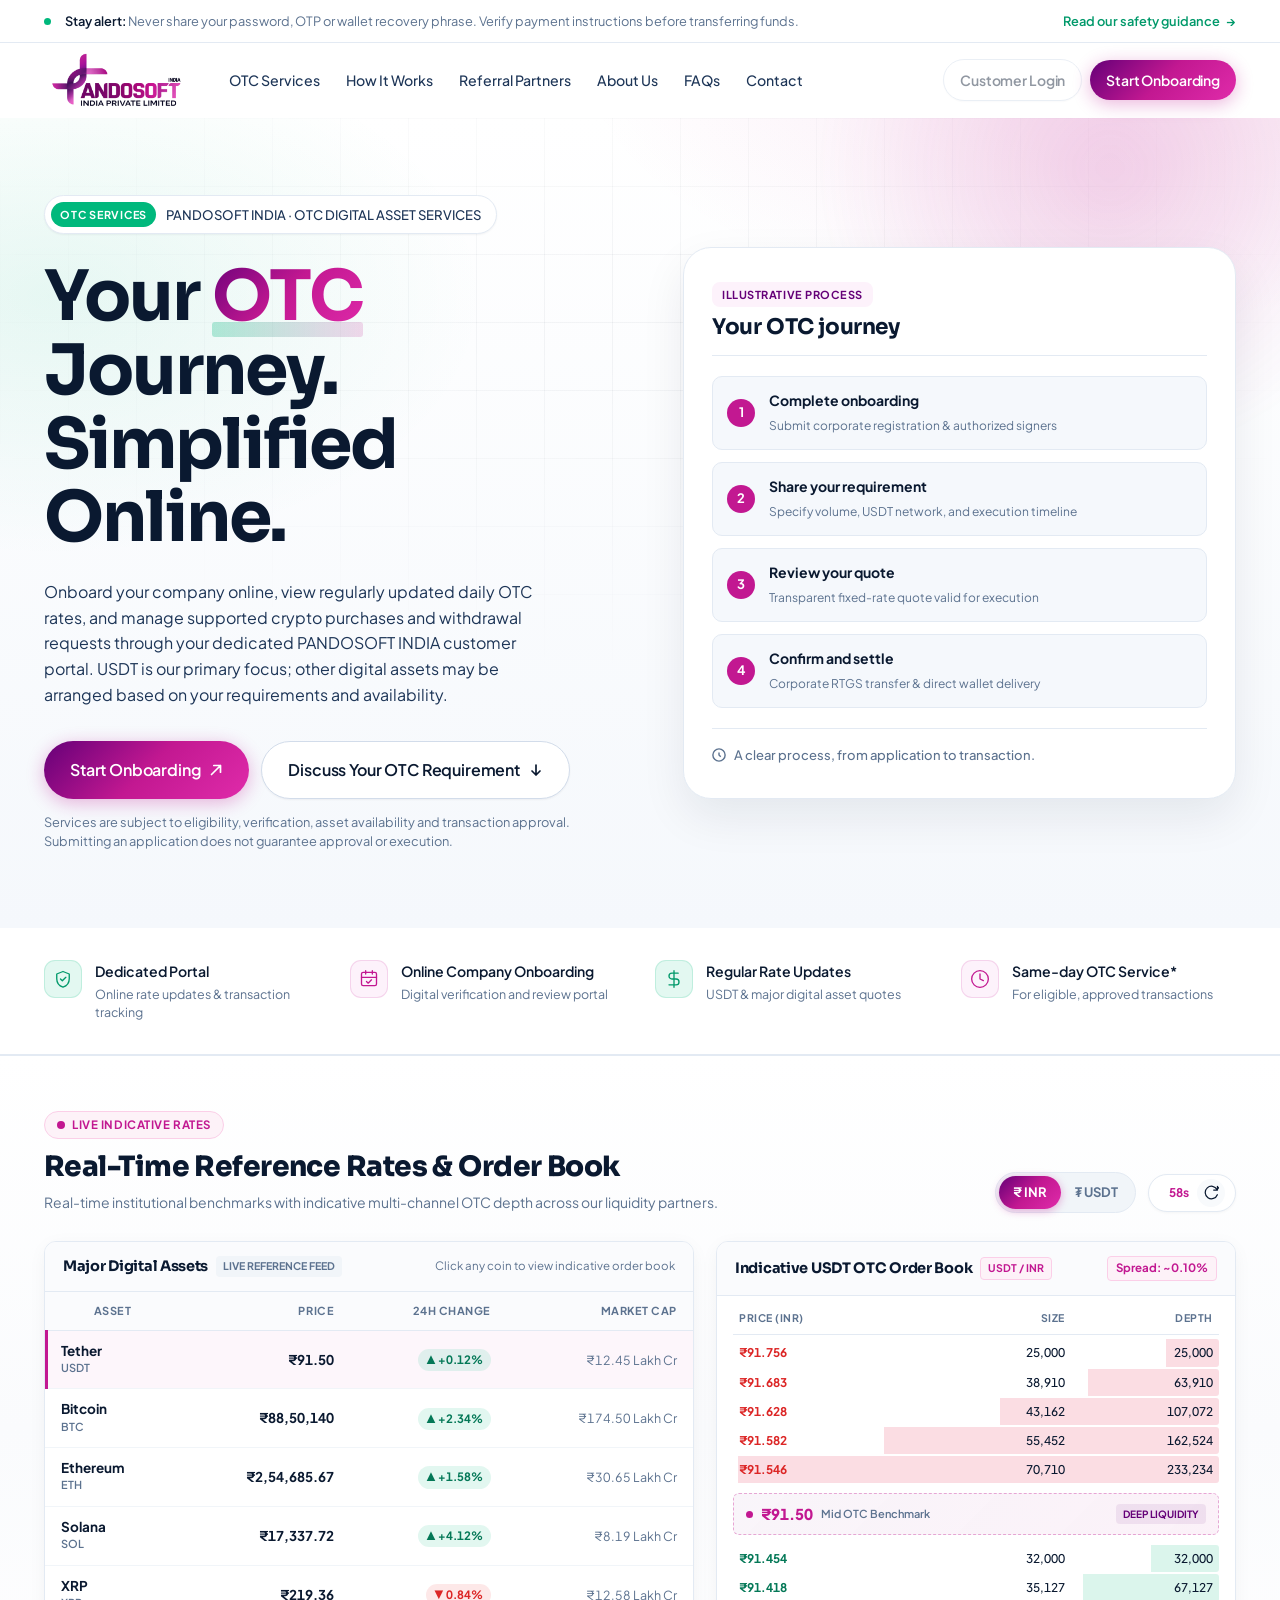
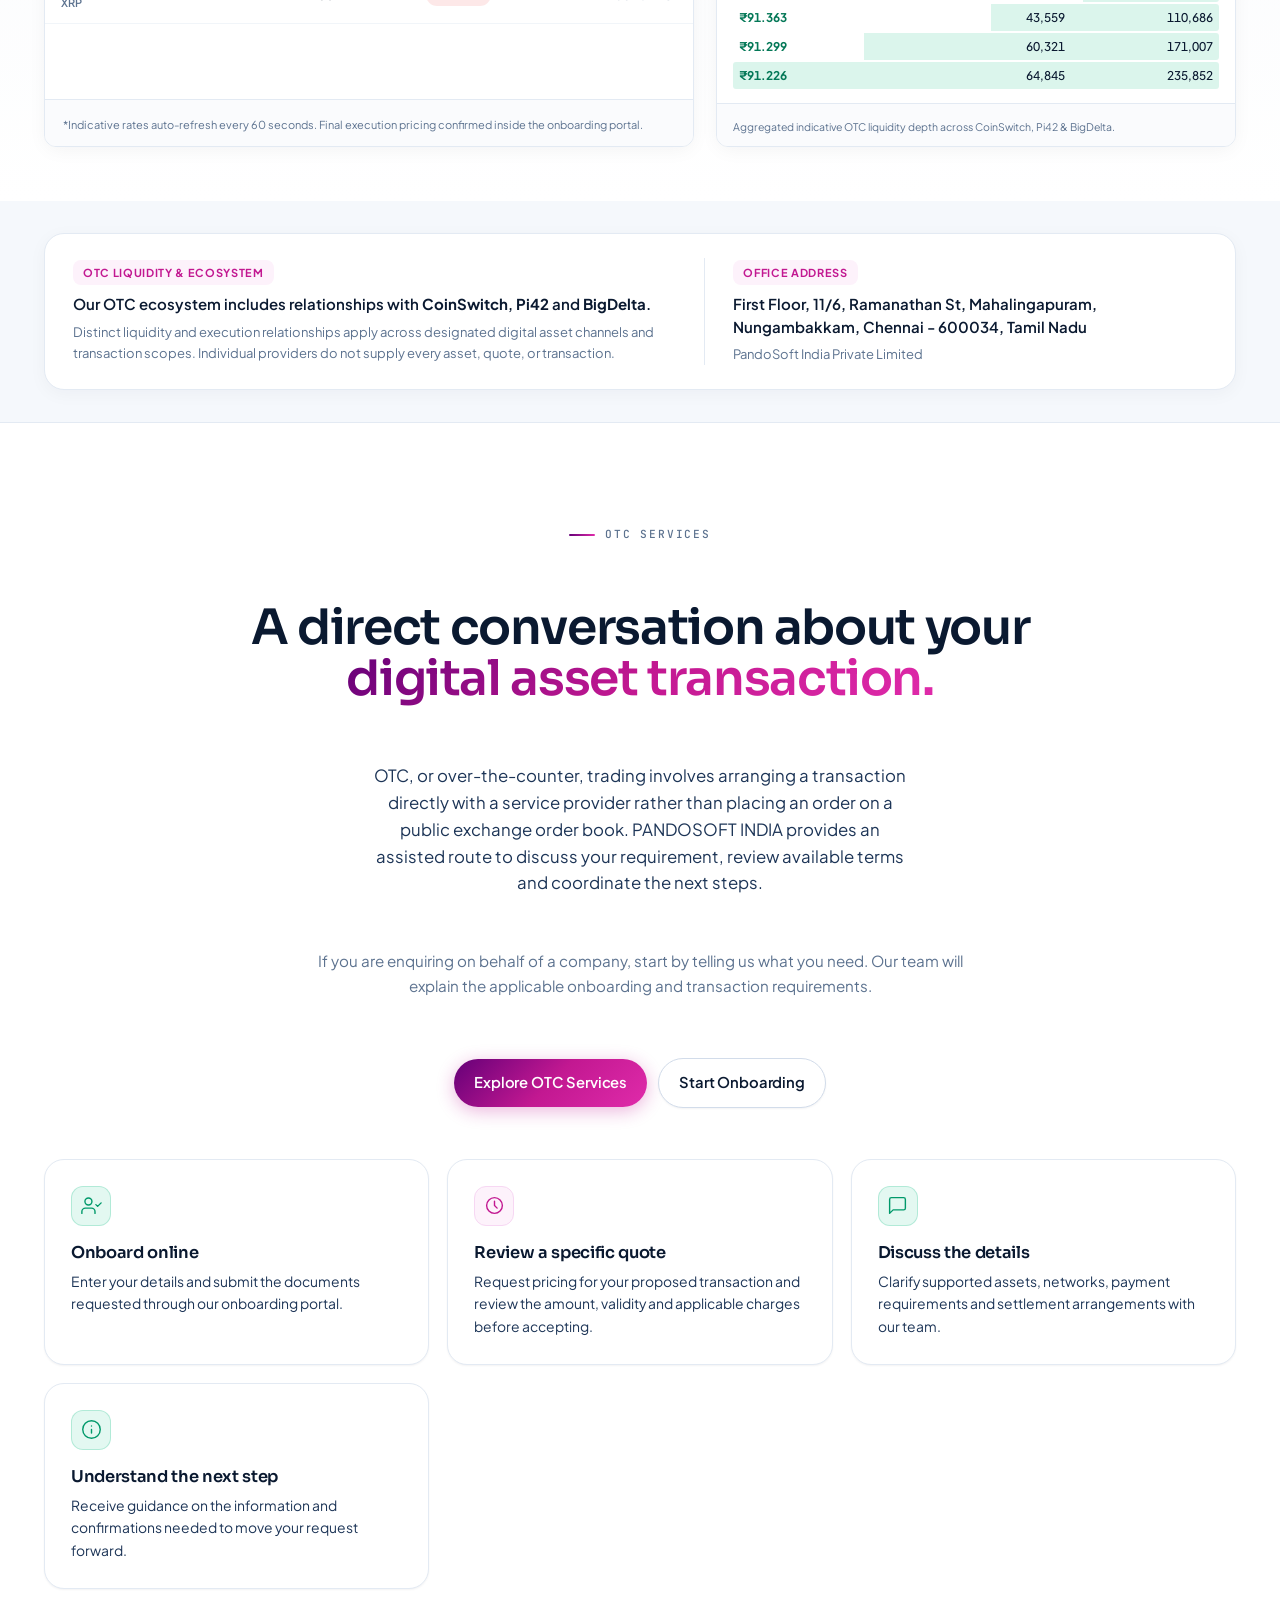
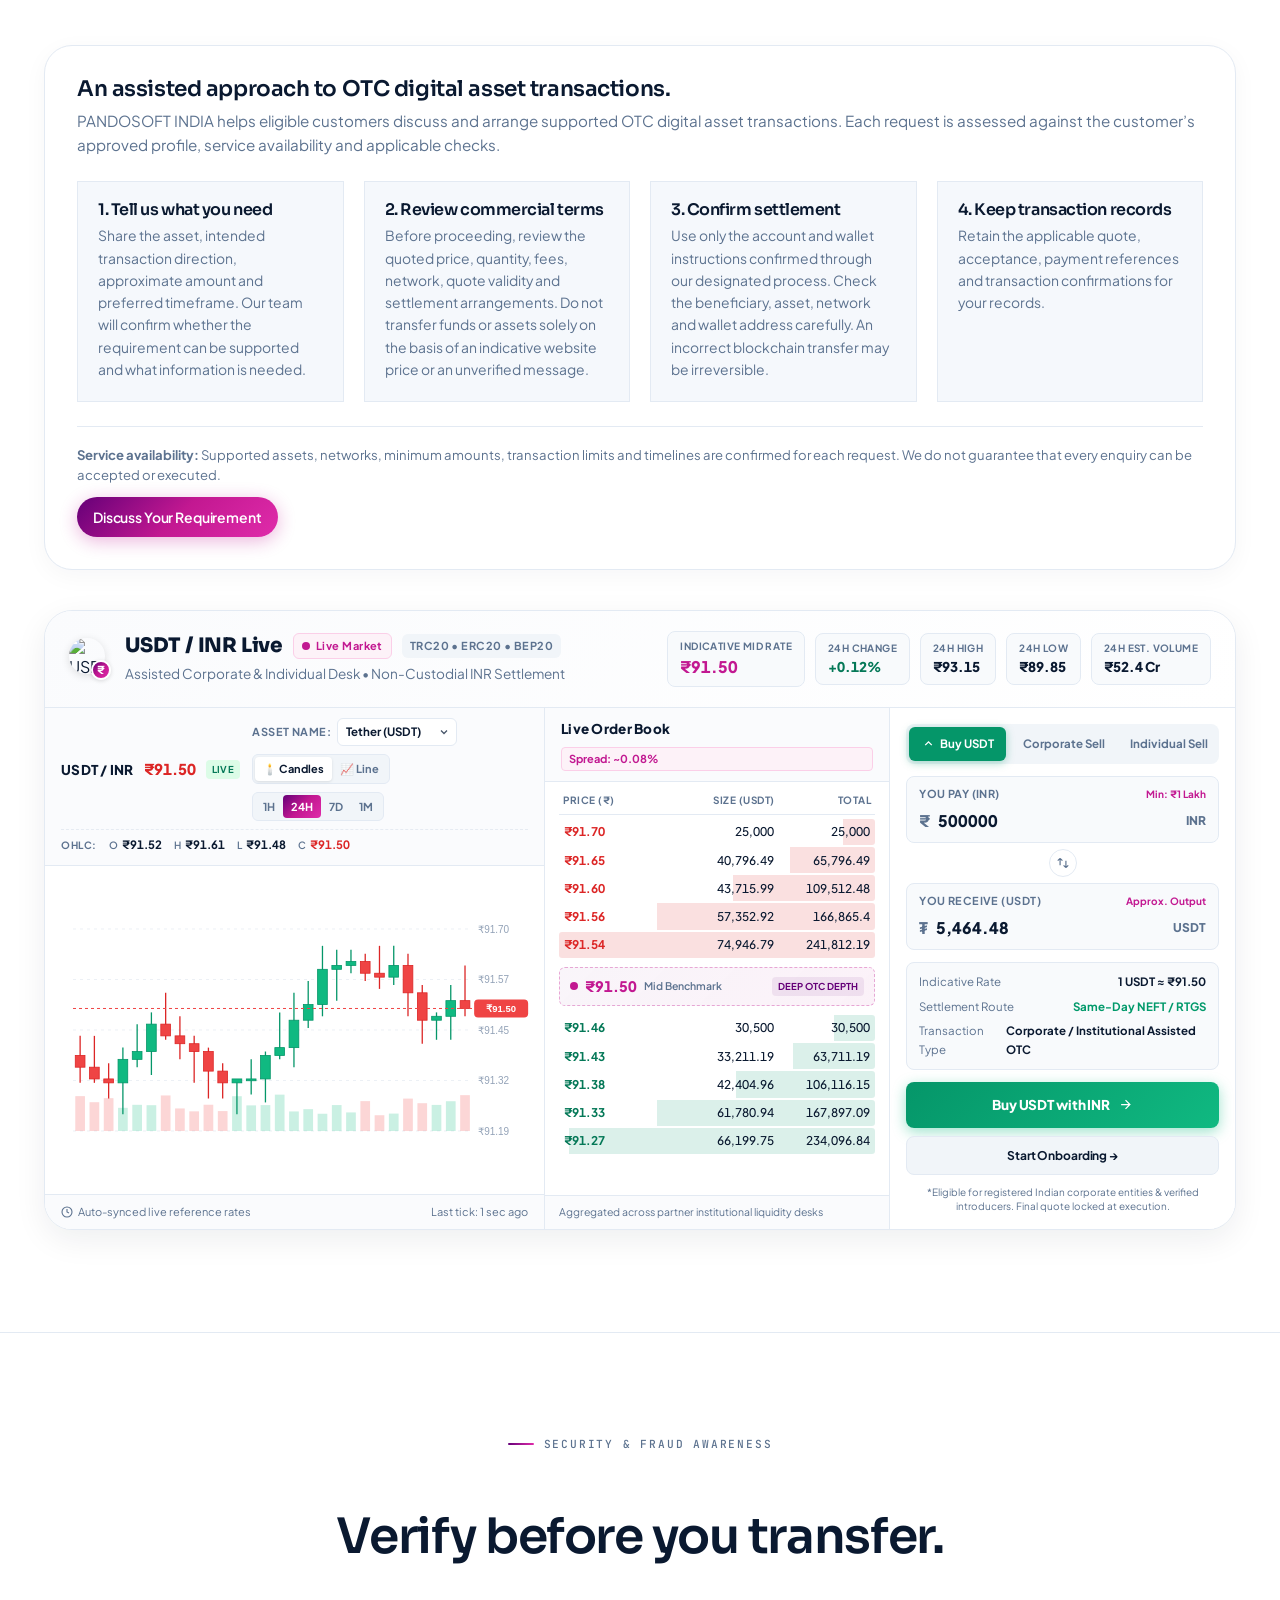
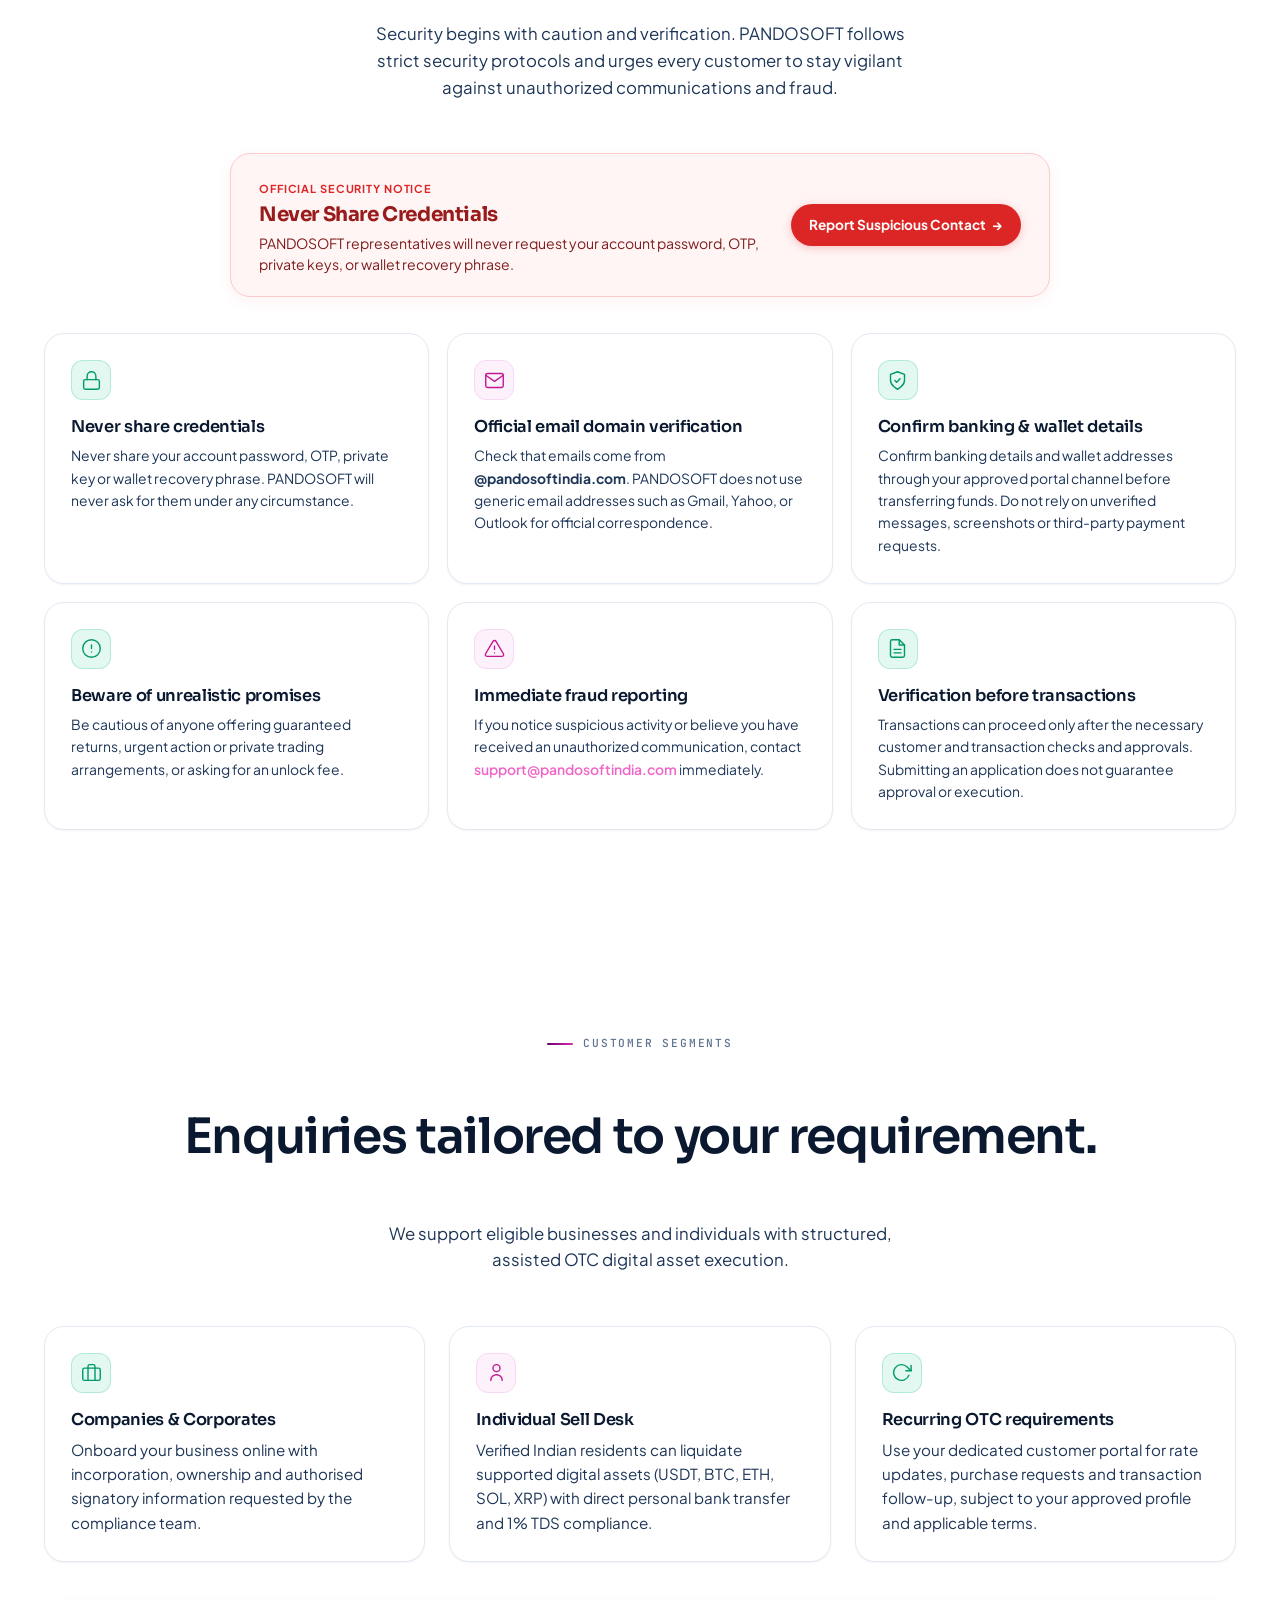
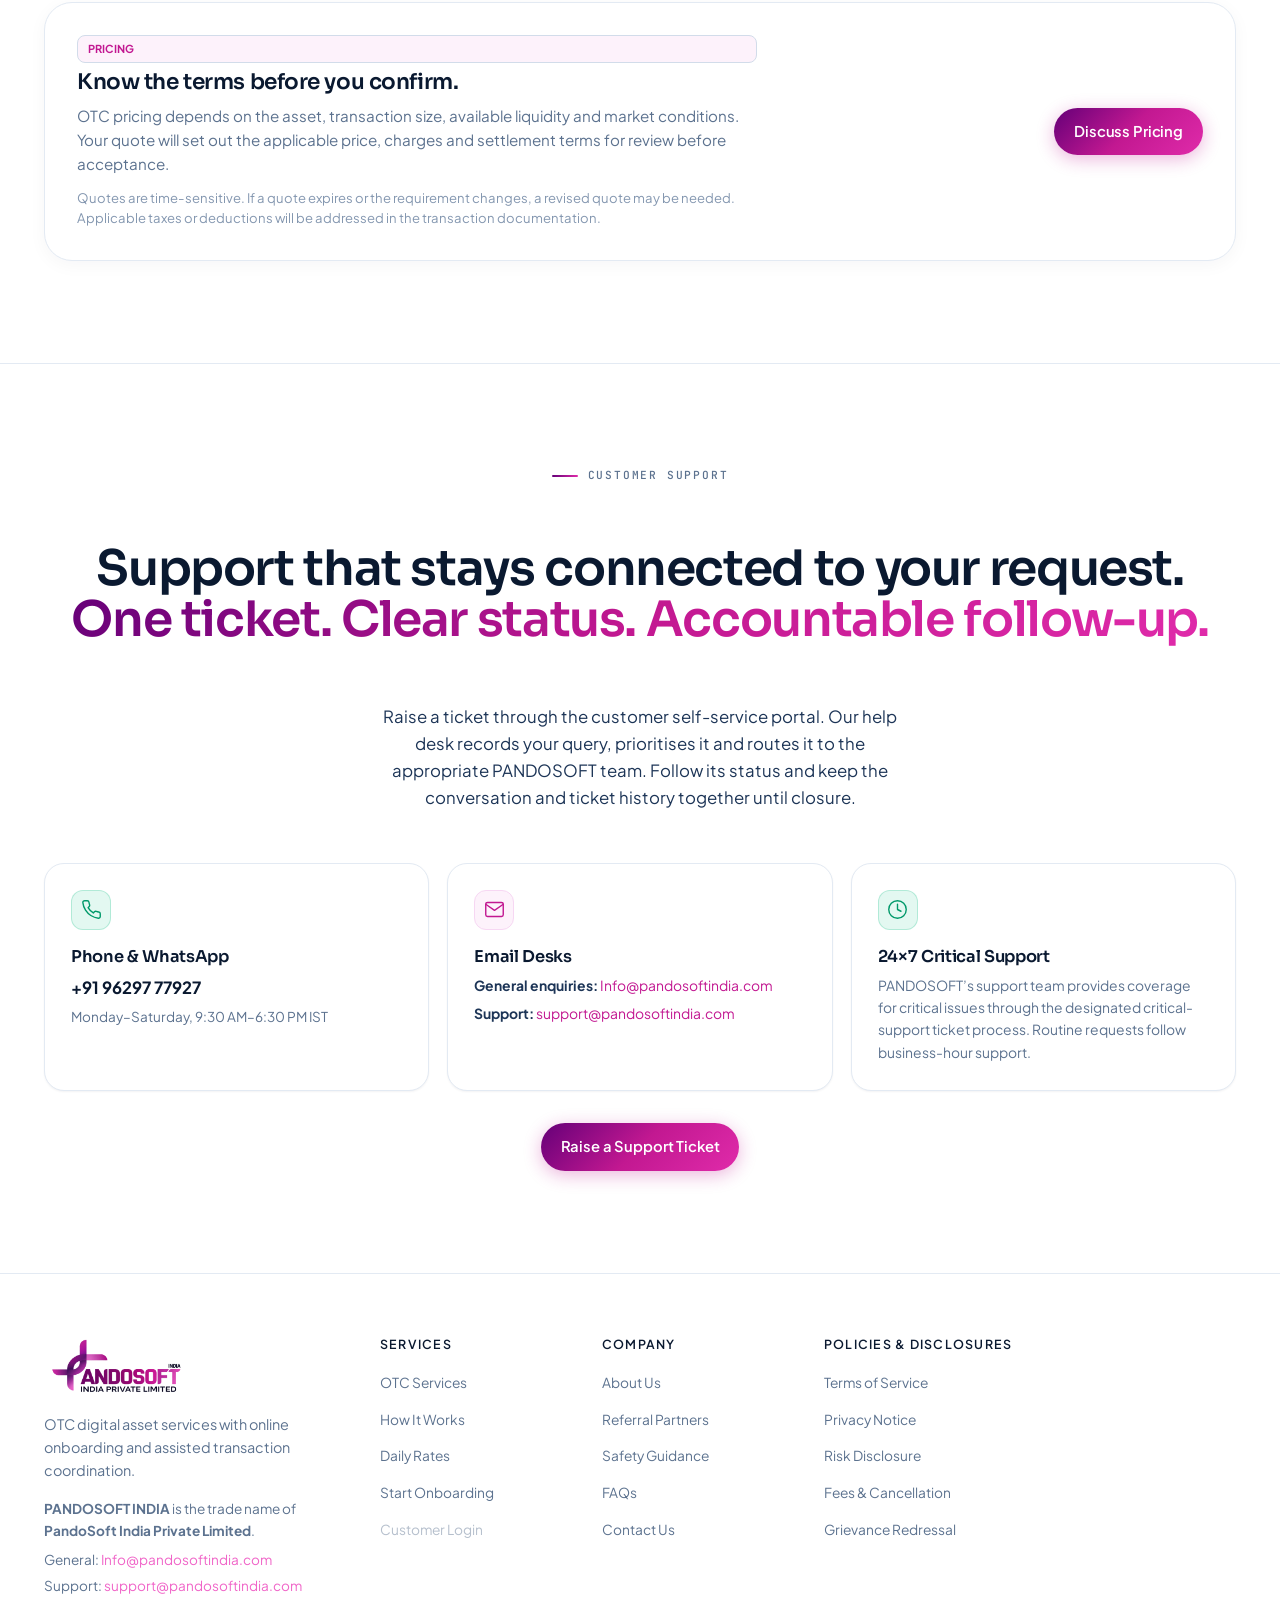
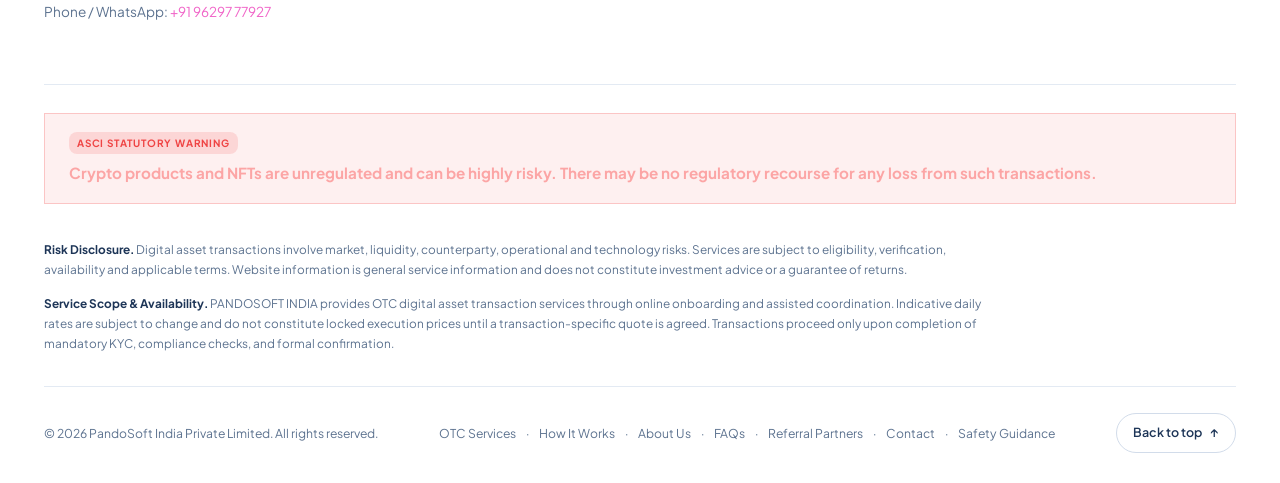
==== commit 7abe1954: "update onboarding URL and disable customer login links across pages" ====
--- a/index.html
+++ b/index.html
@@ -49,8 +49,8 @@
     </nav>
 
     <div class="header__cta">
-      <a class="btn btn--ghost btn--sm" href="https://portal.pandosoftindia.com/login">Customer Login</a>
-      <a class="btn btn--primary btn--sm" href="https://portal.pandosoftindia.com/onboard" data-magnetic>Start Onboarding</a>
+      <a class="btn btn--ghost btn--sm is-disabled" href="javascript:void(0)" disabled aria-disabled="true" tabindex="-1" title="Customer Login currently disabled">Customer Login</a>
+      <a class="btn btn--primary btn--sm" href="https://onboarding.pandosoftindia.com/" data-magnetic>Start Onboarding</a>
     </div>
 
     <button class="burger" id="burger" type="button" aria-expanded="false" aria-controls="drawer" aria-label="Open menu">
@@ -68,8 +68,8 @@
       <a class="drawer__link" href="how-it-works.html#faq">FAQs</a>
       <a class="drawer__link" href="contact.html">Contact</a>
       <div class="drawer__cta">
-        <a class="btn btn--primary btn--block" href="https://portal.pandosoftindia.com/onboard">Start Onboarding</a>
-        <a class="btn btn--ghost btn--block" href="https://portal.pandosoftindia.com/login">Customer Login</a>
+        <a class="btn btn--primary btn--block" href="https://onboarding.pandosoftindia.com/">Start Onboarding</a>
+        <a class="btn btn--ghost btn--block is-disabled" href="javascript:void(0)" disabled aria-disabled="true" tabindex="-1" title="Customer Login currently disabled">Customer Login</a>
       </div>
     </div>
   </div>
@@ -101,7 +101,7 @@
       </p>
 
       <div class="hero__actions reveal d3">
-        <a class="btn btn--primary btn--lg" href="https://portal.pandosoftindia.com/onboard" data-magnetic>
+        <a class="btn btn--primary btn--lg" href="https://onboarding.pandosoftindia.com/" data-magnetic>
           Start Onboarding
           <svg viewBox="0 0 14 14" aria-hidden="true"><path d="M2.5 11.5 11.5 2.5M11.5 2.5H4.8M11.5 2.5v6.7" fill="none" stroke="currentColor" stroke-width="1.7" stroke-linecap="round" stroke-linejoin="round"/></svg>
         </a>
@@ -340,7 +340,7 @@
       </p>
       <div style="margin-top:20px;">
         <a class="btn btn--primary" href="contact.html">Explore OTC Services</a>
-        <a class="btn btn--ghost" href="https://portal.pandosoftindia.com/onboard" style="margin-left:8px;">Start Onboarding</a>
+        <a class="btn btn--ghost" href="https://onboarding.pandosoftindia.com/" style="margin-left:8px;">Start Onboarding</a>
       </div>
     </div>
 
@@ -627,7 +627,7 @@
                 <span id="txtDeskTradeAction">Buy USDT with INR</span>
                 <svg viewBox="0 0 24 24" fill="none" stroke="currentColor" stroke-width="2"><path d="M5 12h14M12 5l7 7-7 7"/></svg>
               </button>
-              <a href="https://portal.pandosoftindia.com/onboard" class="btn btn--trade-sub" id="btnDeskOnboard">
+              <a href="https://onboarding.pandosoftindia.com/" class="btn btn--trade-sub" id="btnDeskOnboard">
                 Start Onboarding &rarr;
               </a>
             </div>
@@ -855,8 +855,8 @@
           <li><a href="#otc-services">OTC Services</a></li>
           <li><a href="how-it-works.html">How It Works</a></li>
           <li><a href="#otc-services">Daily Rates</a></li>
-          <li><a href="https://portal.pandosoftindia.com/onboard">Start Onboarding</a></li>
-          <li><a href="https://portal.pandosoftindia.com/login">Customer Login</a></li>
+          <li><a href="https://onboarding.pandosoftindia.com/">Start Onboarding</a></li>
+          <li><a href="javascript:void(0)" class="is-disabled" aria-disabled="true" tabindex="-1" style="opacity:0.5; pointer-events:none; cursor:not-allowed;" title="Customer Login currently disabled">Customer Login</a></li>
         </ul>
       </nav>
       <nav class="footer__col" aria-label="Company">
@@ -919,7 +919,7 @@
 <div class="mobilebar" id="mobileBar">
   <div class="mobilebar__in">
     <span><b>OTC Digital Asset Desk</b><small>Assisted execution &amp; portal onboarding</small></span>
-    <a class="btn btn--primary" href="https://portal.pandosoftindia.com/onboard">Start Onboarding</a>
+    <a class="btn btn--primary" href="https://onboarding.pandosoftindia.com/">Start Onboarding</a>
   </div>
 </div>
 
--- a/styles.css
+++ b/styles.css
@@ -457,9 +457,13 @@
   border-color: #fff;
 }
 
-.btn[disabled] {
-  opacity: .55;
-  pointer-events: none;
+.btn[disabled],
+.btn.is-disabled,
+.btn[aria-disabled="true"],
+a.is-disabled {
+  opacity: .45 !important;
+  pointer-events: none !important;
+  cursor: not-allowed !important;
 }
 
 .btn--done {
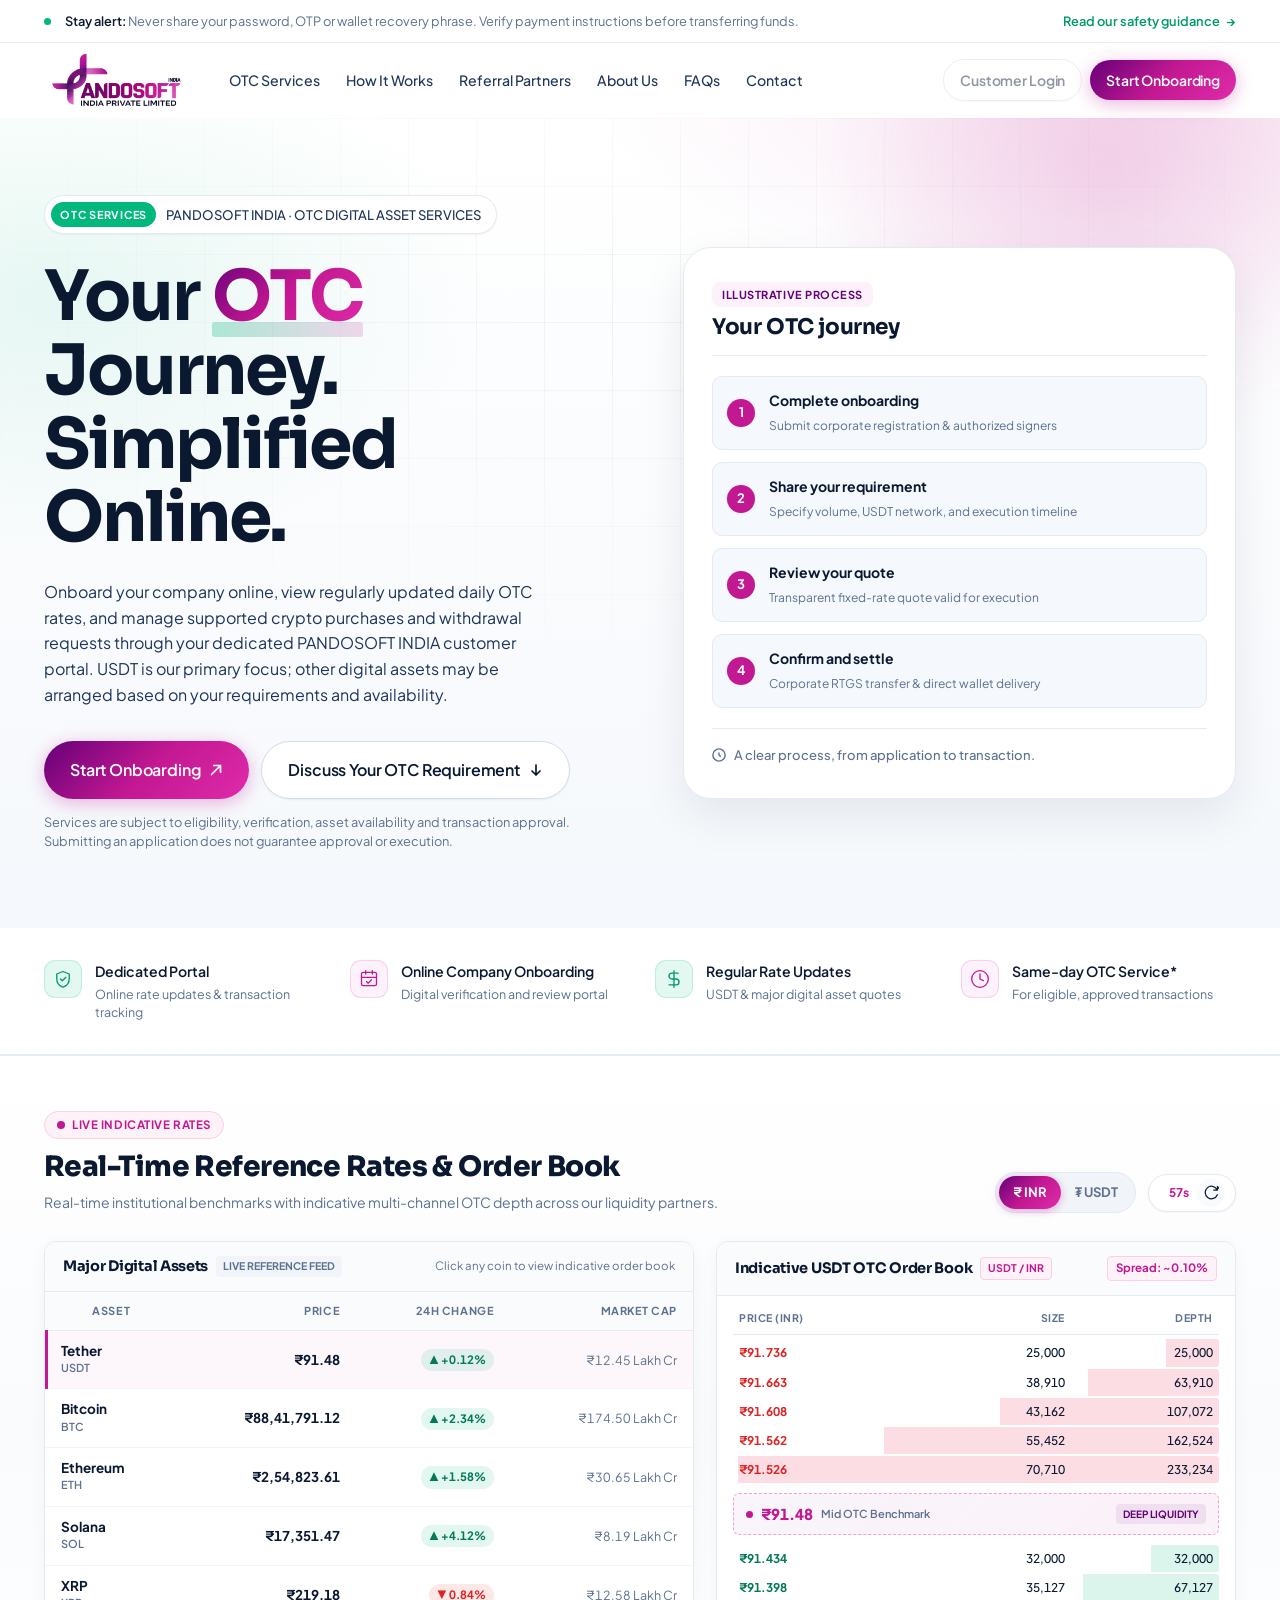
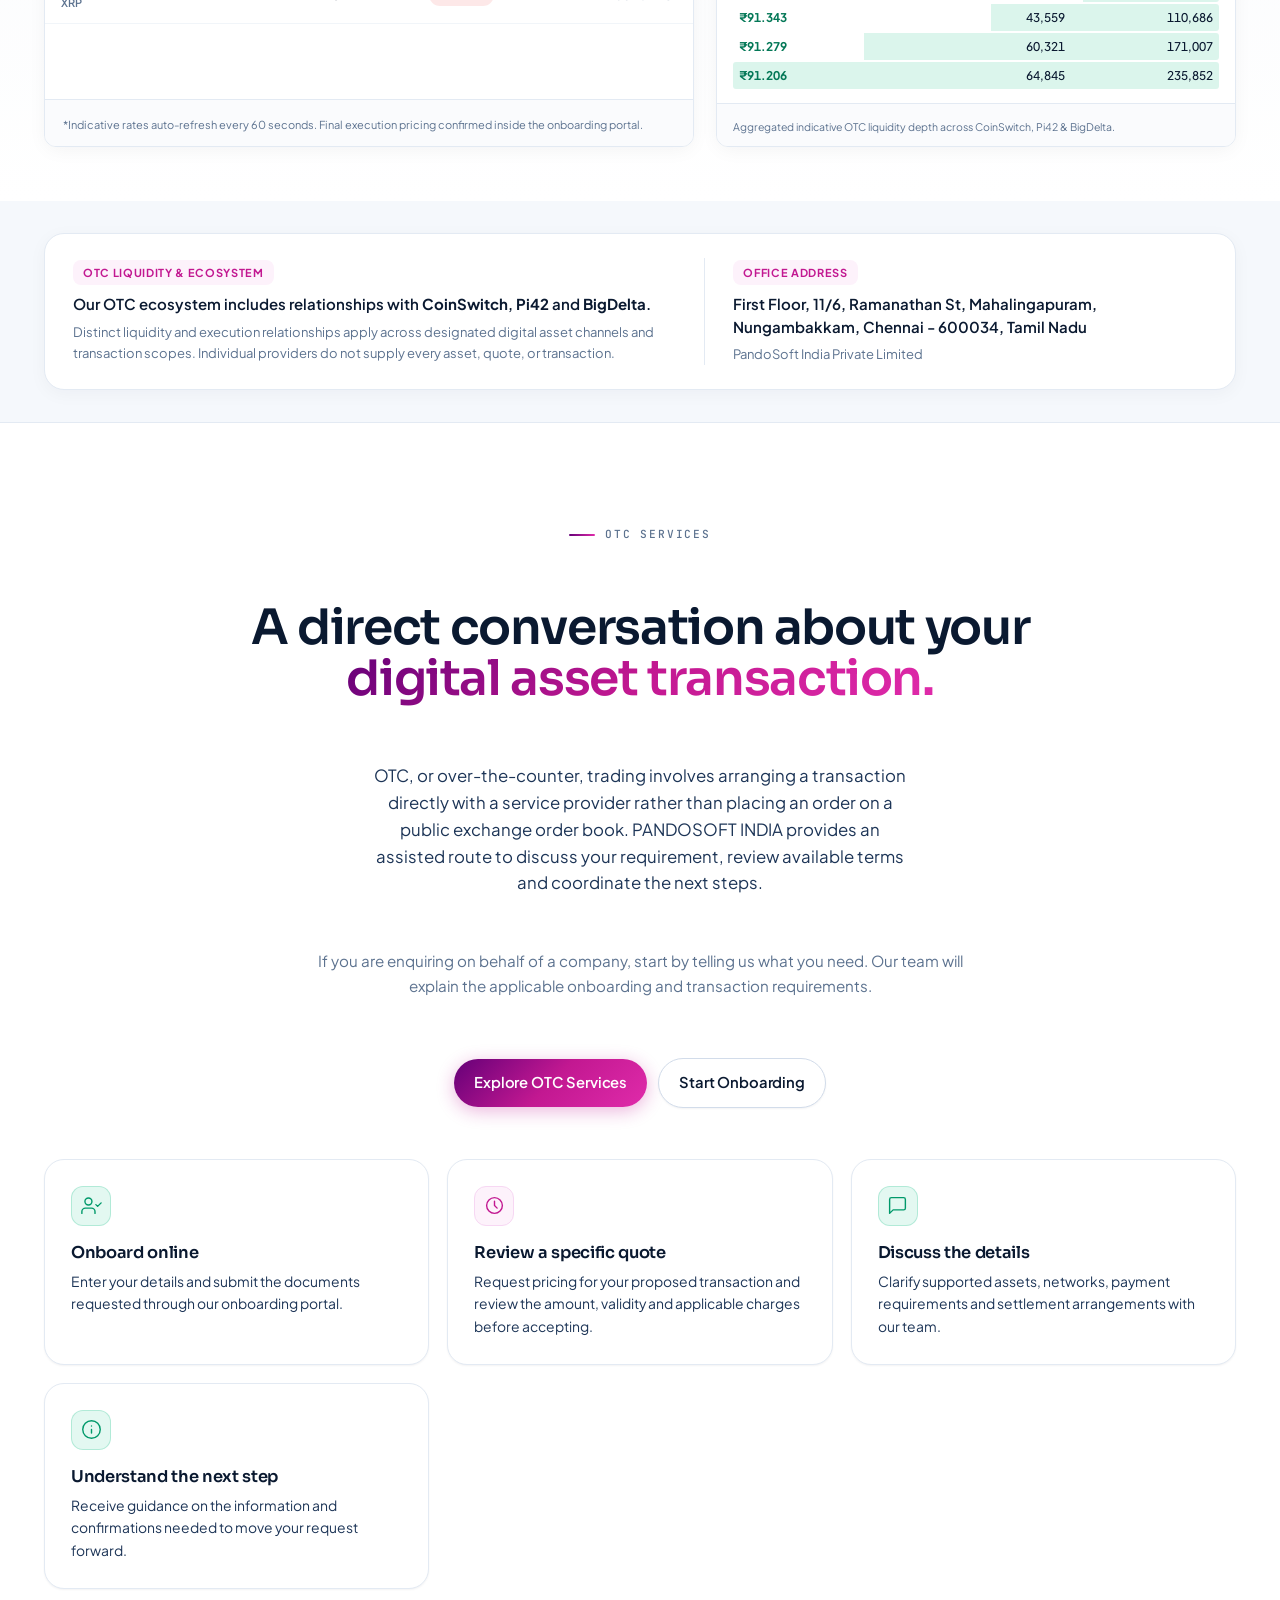
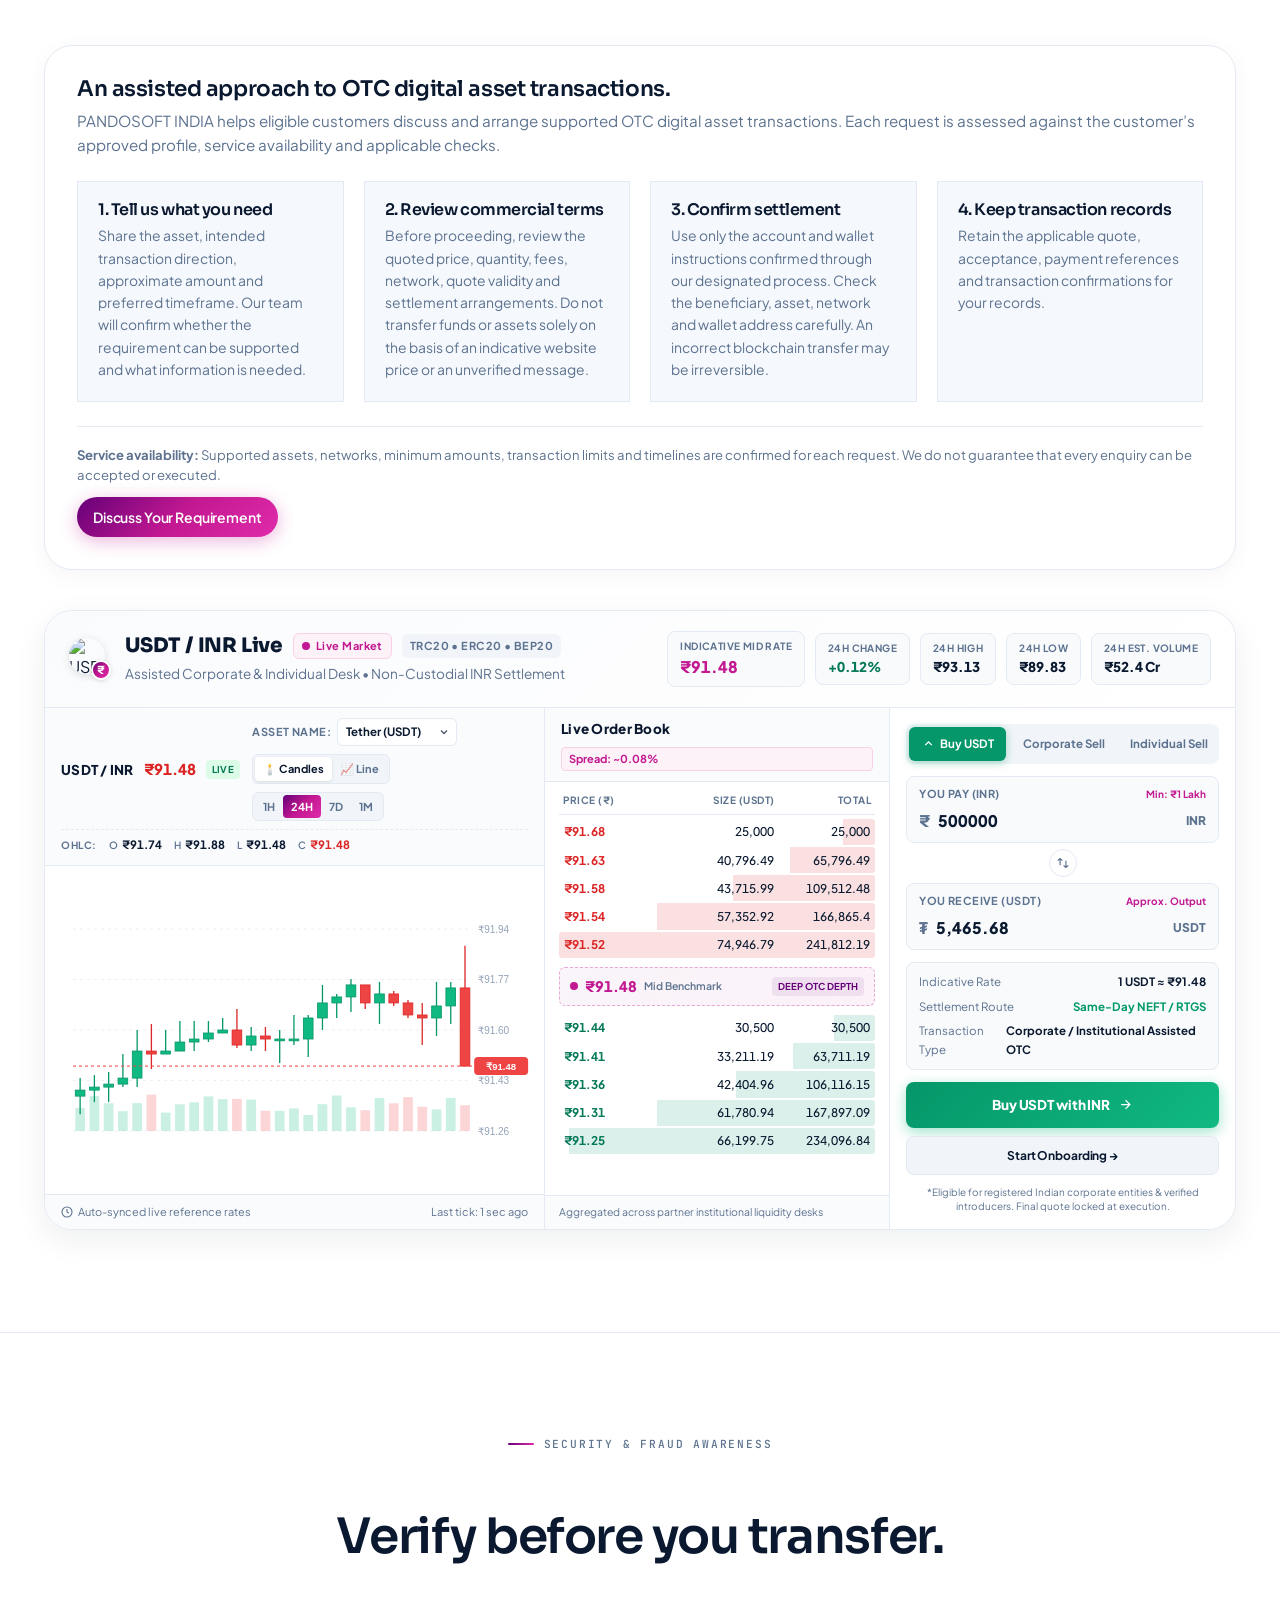
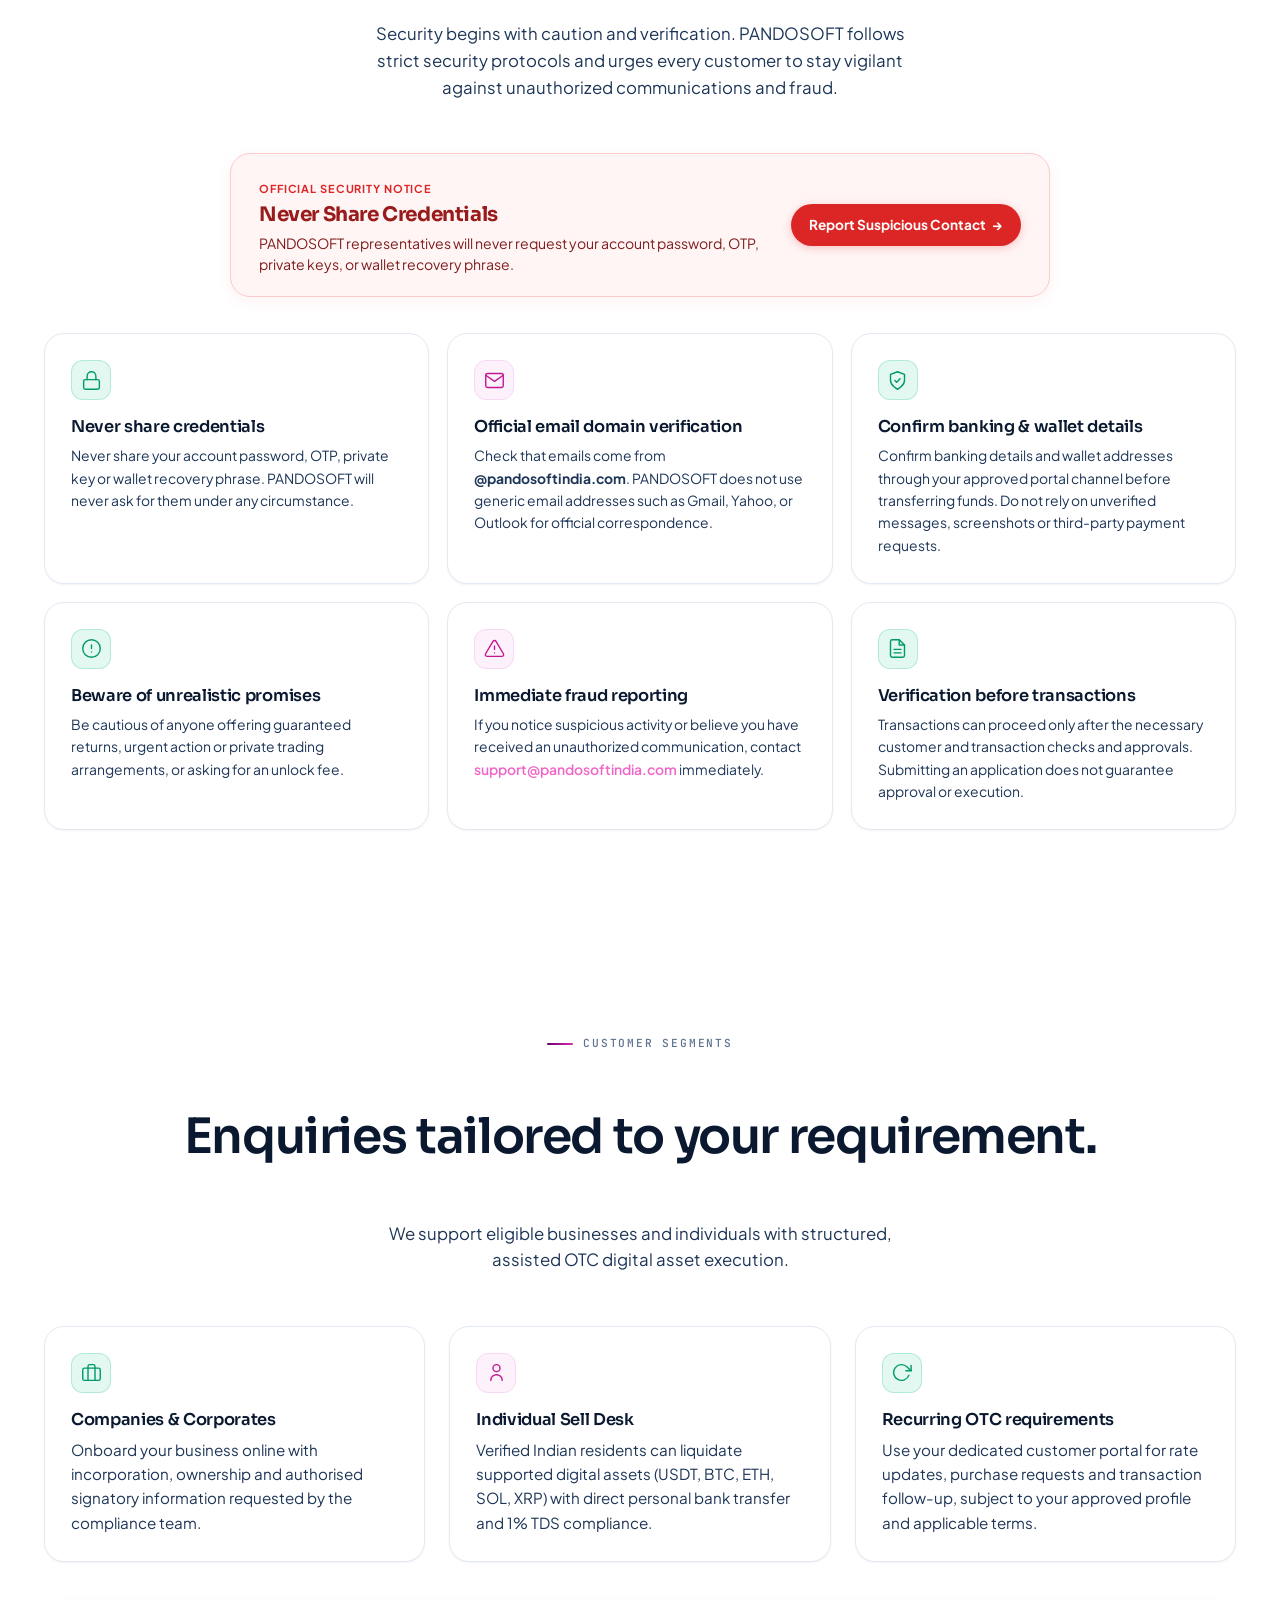
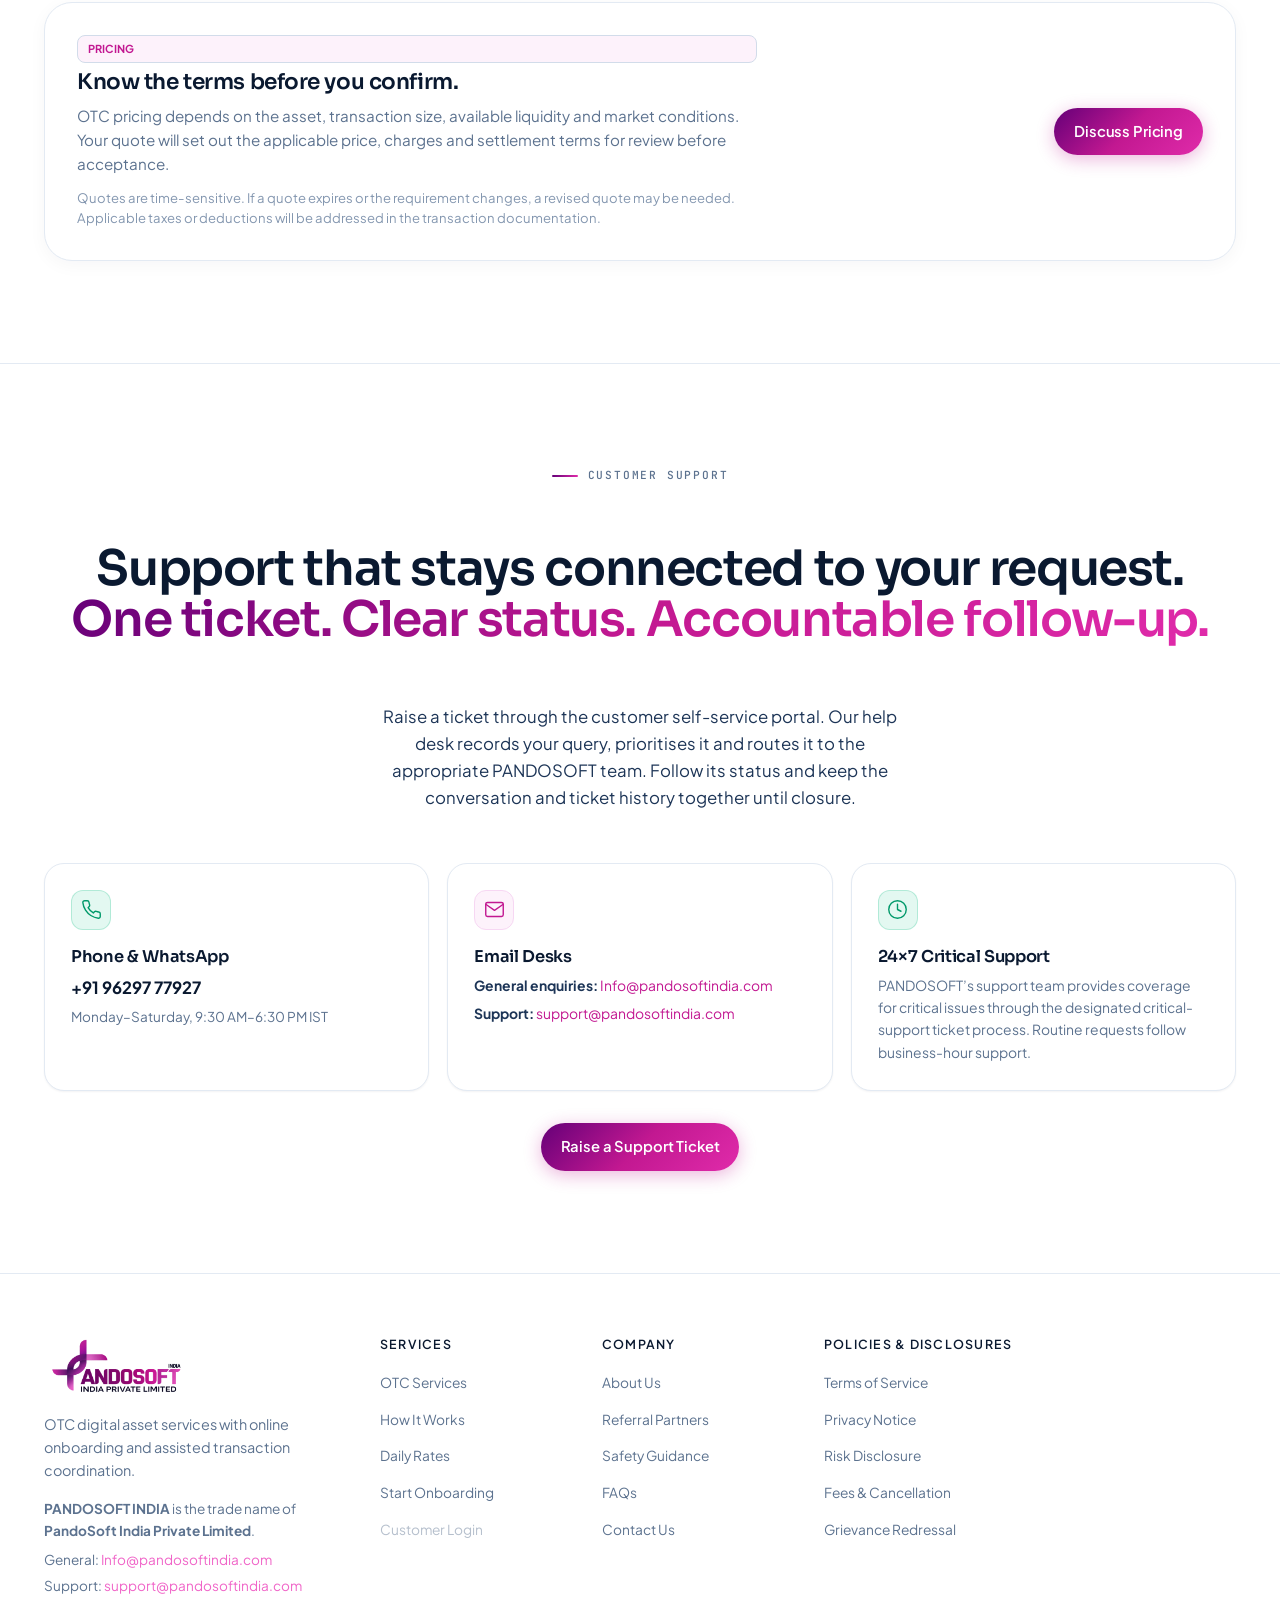
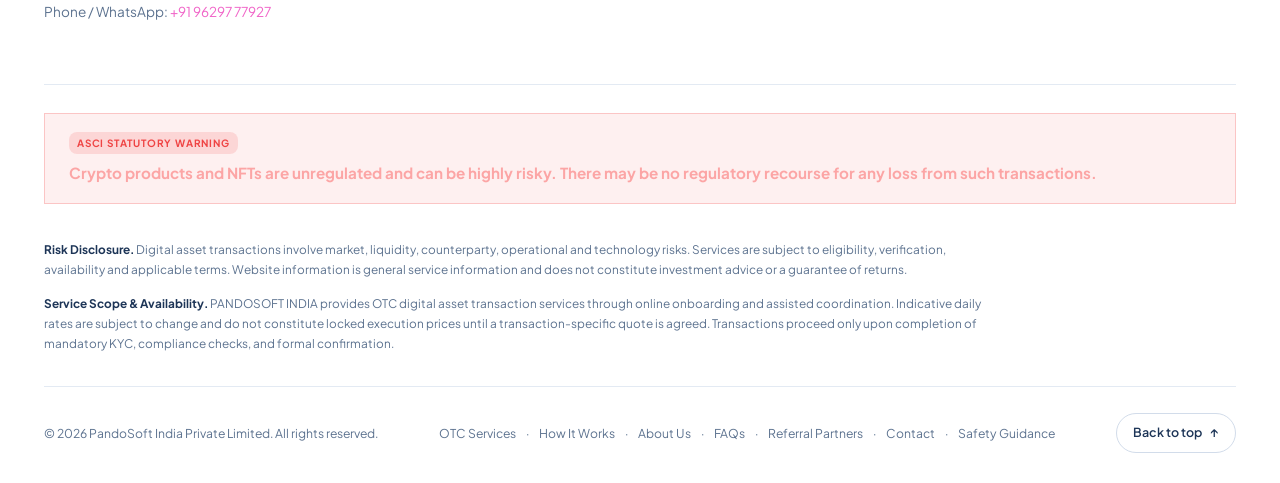
==== commit 4f469a00: "fix: update onboarding link URLs to point to login page across all HTML pages" ====
--- a/index.html
+++ b/index.html
@@ -50,7 +50,7 @@
 
     <div class="header__cta">
       <a class="btn btn--ghost btn--sm is-disabled" href="javascript:void(0)" disabled aria-disabled="true" tabindex="-1" title="Customer Login currently disabled">Customer Login</a>
-      <a class="btn btn--primary btn--sm" href="https://onboarding.pandosoftindia.com/" data-magnetic>Start Onboarding</a>
+      <a class="btn btn--primary btn--sm" href="https://onboarding.pandosoftindia.com/login" data-magnetic>Start Onboarding</a>
     </div>
 
     <button class="burger" id="burger" type="button" aria-expanded="false" aria-controls="drawer" aria-label="Open menu">
@@ -68,7 +68,7 @@
       <a class="drawer__link" href="how-it-works.html#faq">FAQs</a>
       <a class="drawer__link" href="contact.html">Contact</a>
       <div class="drawer__cta">
-        <a class="btn btn--primary btn--block" href="https://onboarding.pandosoftindia.com/">Start Onboarding</a>
+        <a class="btn btn--primary btn--block" href="https://onboarding.pandosoftindia.com/login">Start Onboarding</a>
         <a class="btn btn--ghost btn--block is-disabled" href="javascript:void(0)" disabled aria-disabled="true" tabindex="-1" title="Customer Login currently disabled">Customer Login</a>
       </div>
     </div>
@@ -101,7 +101,7 @@
       </p>
 
       <div class="hero__actions reveal d3">
-        <a class="btn btn--primary btn--lg" href="https://onboarding.pandosoftindia.com/" data-magnetic>
+        <a class="btn btn--primary btn--lg" href="https://onboarding.pandosoftindia.com/login" data-magnetic>
           Start Onboarding
           <svg viewBox="0 0 14 14" aria-hidden="true"><path d="M2.5 11.5 11.5 2.5M11.5 2.5H4.8M11.5 2.5v6.7" fill="none" stroke="currentColor" stroke-width="1.7" stroke-linecap="round" stroke-linejoin="round"/></svg>
         </a>
@@ -340,7 +340,7 @@
       </p>
       <div style="margin-top:20px;">
         <a class="btn btn--primary" href="contact.html">Explore OTC Services</a>
-        <a class="btn btn--ghost" href="https://onboarding.pandosoftindia.com/" style="margin-left:8px;">Start Onboarding</a>
+        <a class="btn btn--ghost" href="https://onboarding.pandosoftindia.com/login" style="margin-left:8px;">Start Onboarding</a>
       </div>
     </div>
 
@@ -627,7 +627,7 @@
                 <span id="txtDeskTradeAction">Buy USDT with INR</span>
                 <svg viewBox="0 0 24 24" fill="none" stroke="currentColor" stroke-width="2"><path d="M5 12h14M12 5l7 7-7 7"/></svg>
               </button>
-              <a href="https://onboarding.pandosoftindia.com/" class="btn btn--trade-sub" id="btnDeskOnboard">
+              <a href="https://onboarding.pandosoftindia.com/login" class="btn btn--trade-sub" id="btnDeskOnboard">
                 Start Onboarding &rarr;
               </a>
             </div>
@@ -855,7 +855,7 @@
           <li><a href="#otc-services">OTC Services</a></li>
           <li><a href="how-it-works.html">How It Works</a></li>
           <li><a href="#otc-services">Daily Rates</a></li>
-          <li><a href="https://onboarding.pandosoftindia.com/">Start Onboarding</a></li>
+          <li><a href="https://onboarding.pandosoftindia.com/login">Start Onboarding</a></li>
           <li><a href="javascript:void(0)" class="is-disabled" aria-disabled="true" tabindex="-1" style="opacity:0.5; pointer-events:none; cursor:not-allowed;" title="Customer Login currently disabled">Customer Login</a></li>
         </ul>
       </nav>
@@ -919,7 +919,7 @@
 <div class="mobilebar" id="mobileBar">
   <div class="mobilebar__in">
     <span><b>OTC Digital Asset Desk</b><small>Assisted execution &amp; portal onboarding</small></span>
-    <a class="btn btn--primary" href="https://onboarding.pandosoftindia.com/">Start Onboarding</a>
+    <a class="btn btn--primary" href="https://onboarding.pandosoftindia.com/login">Start Onboarding</a>
   </div>
 </div>
 
